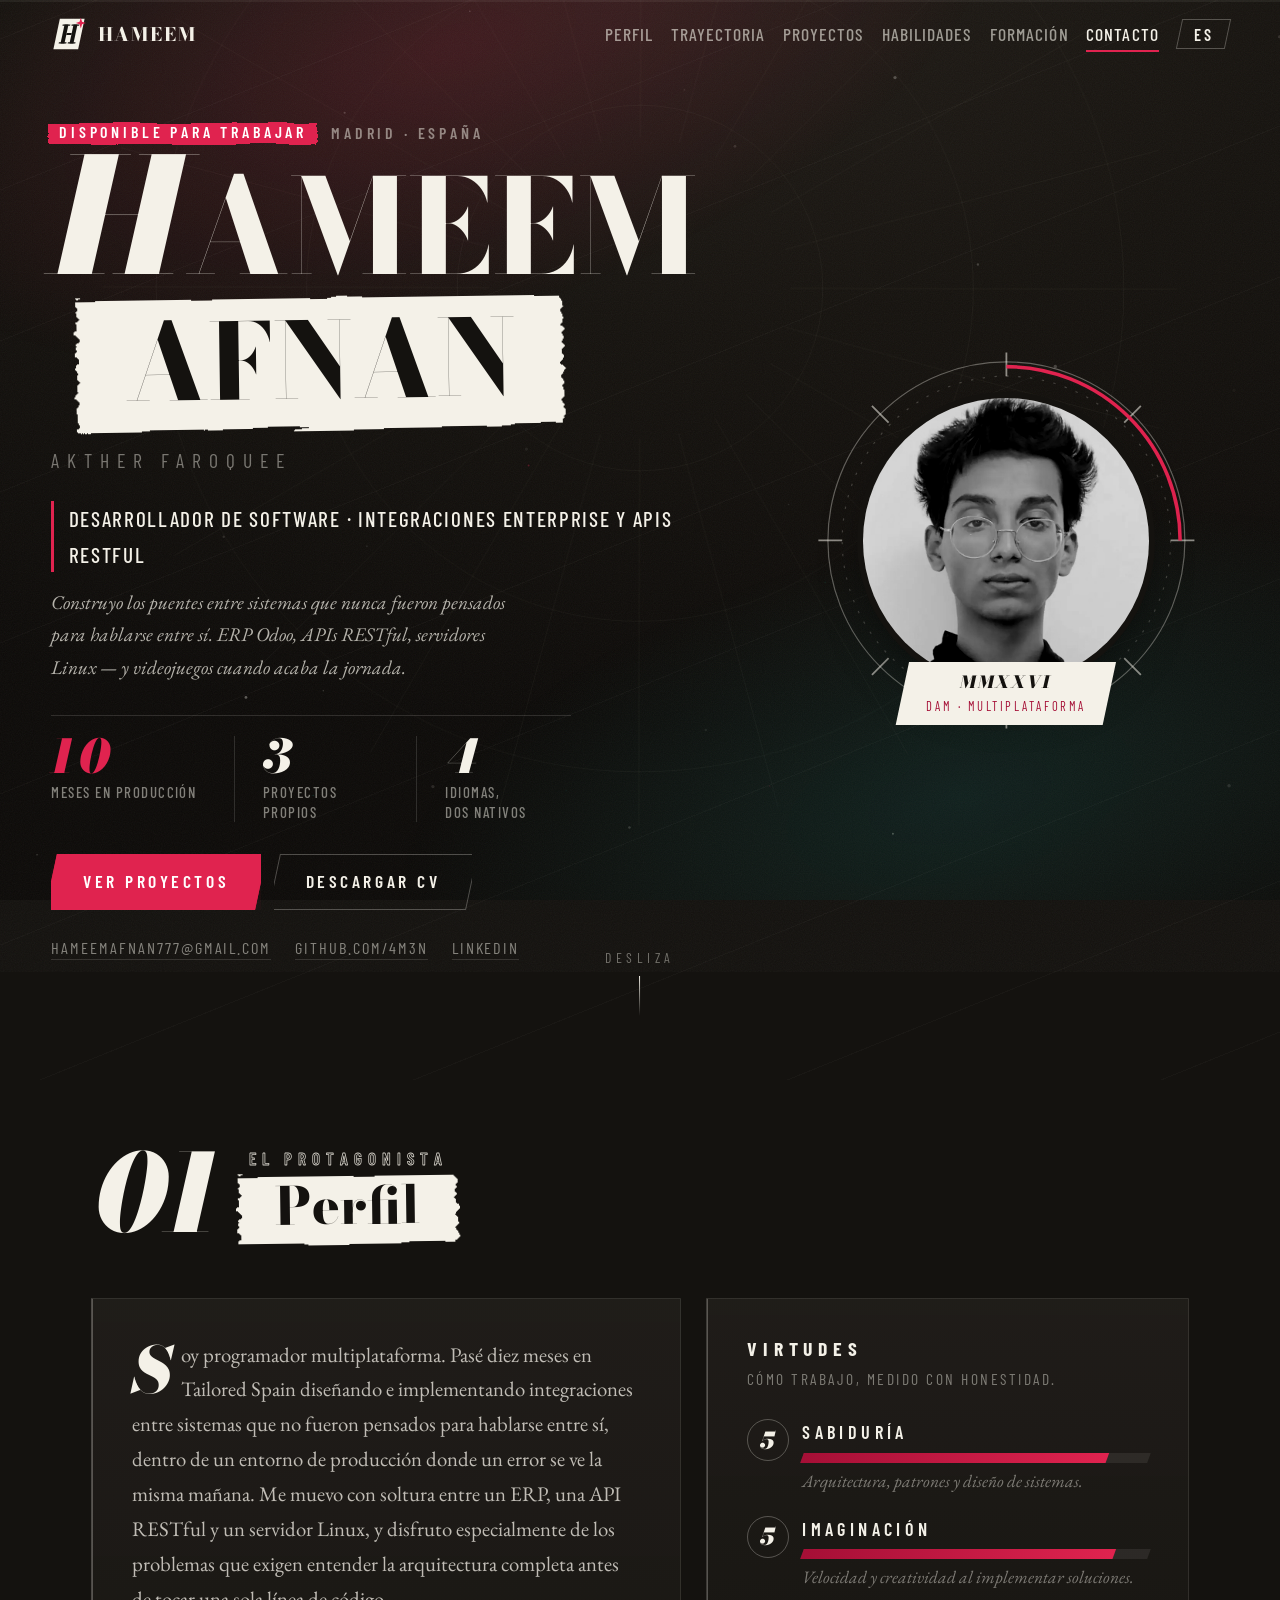
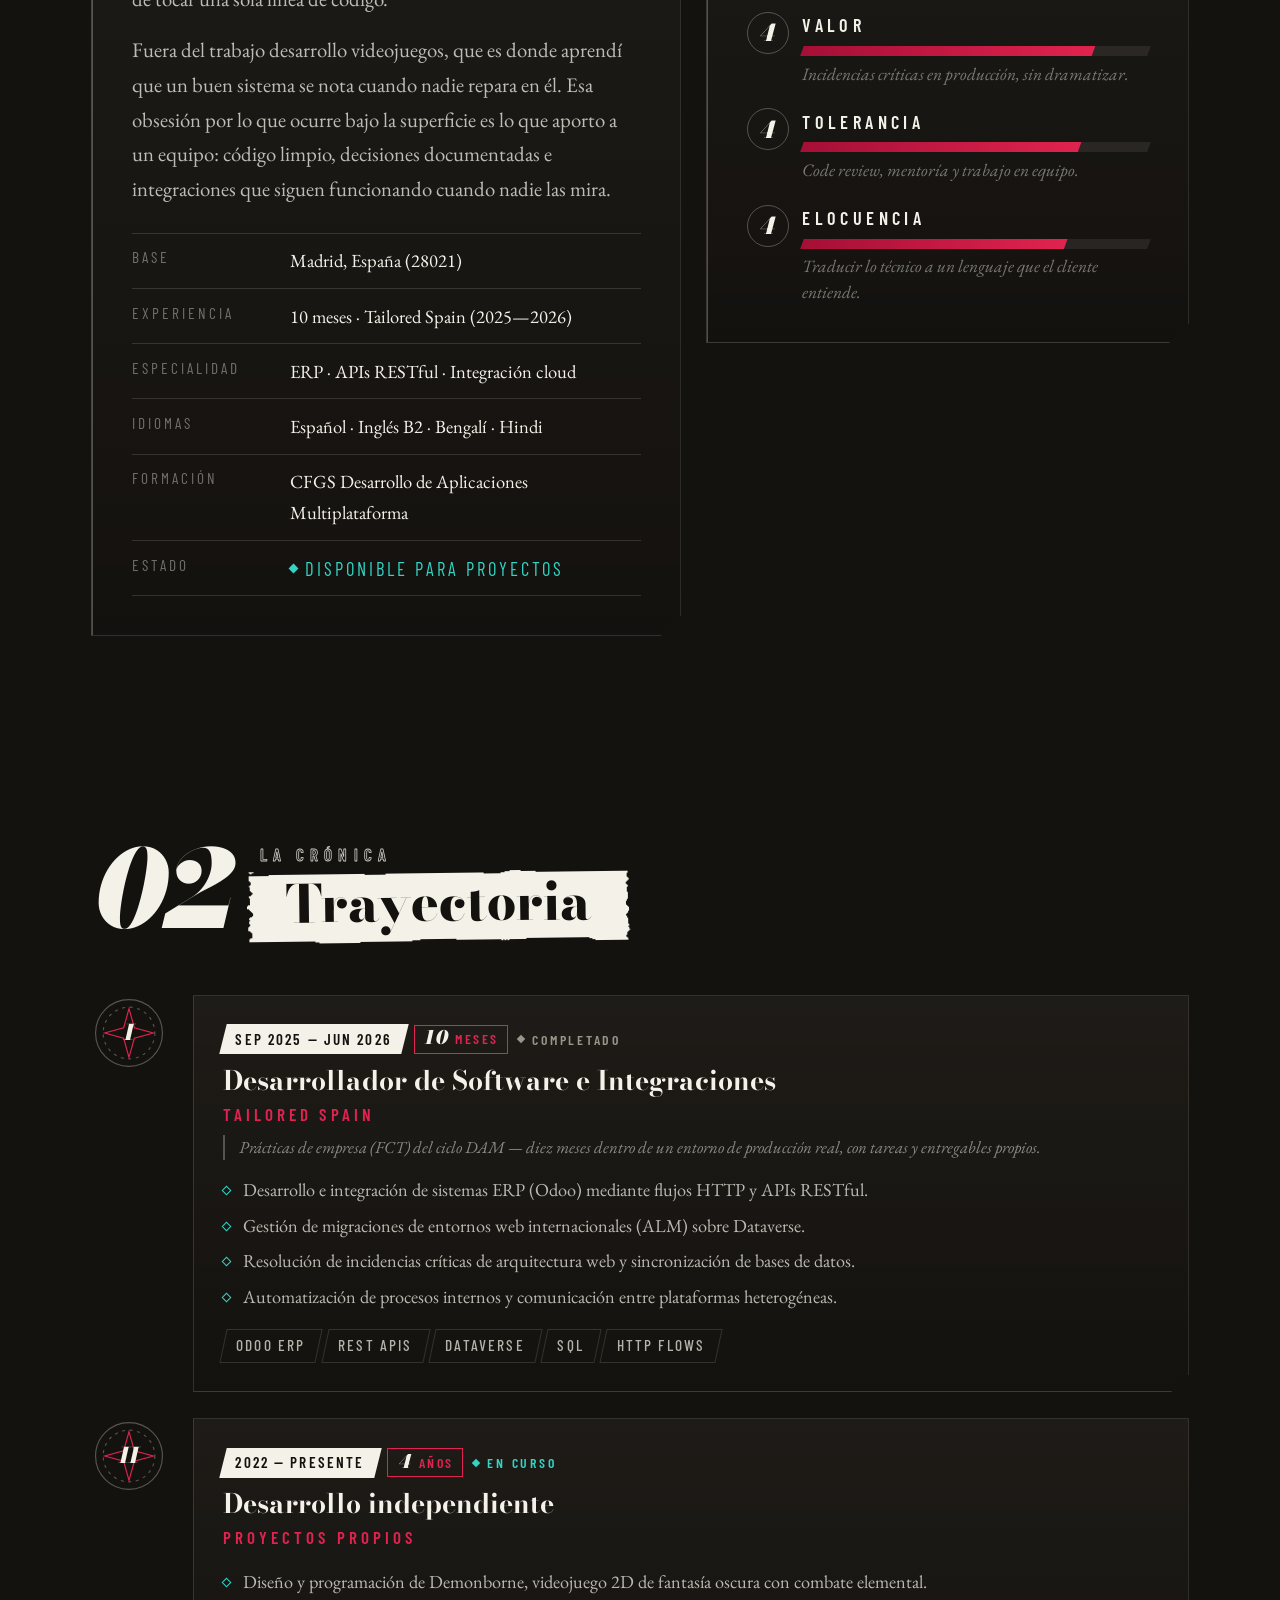
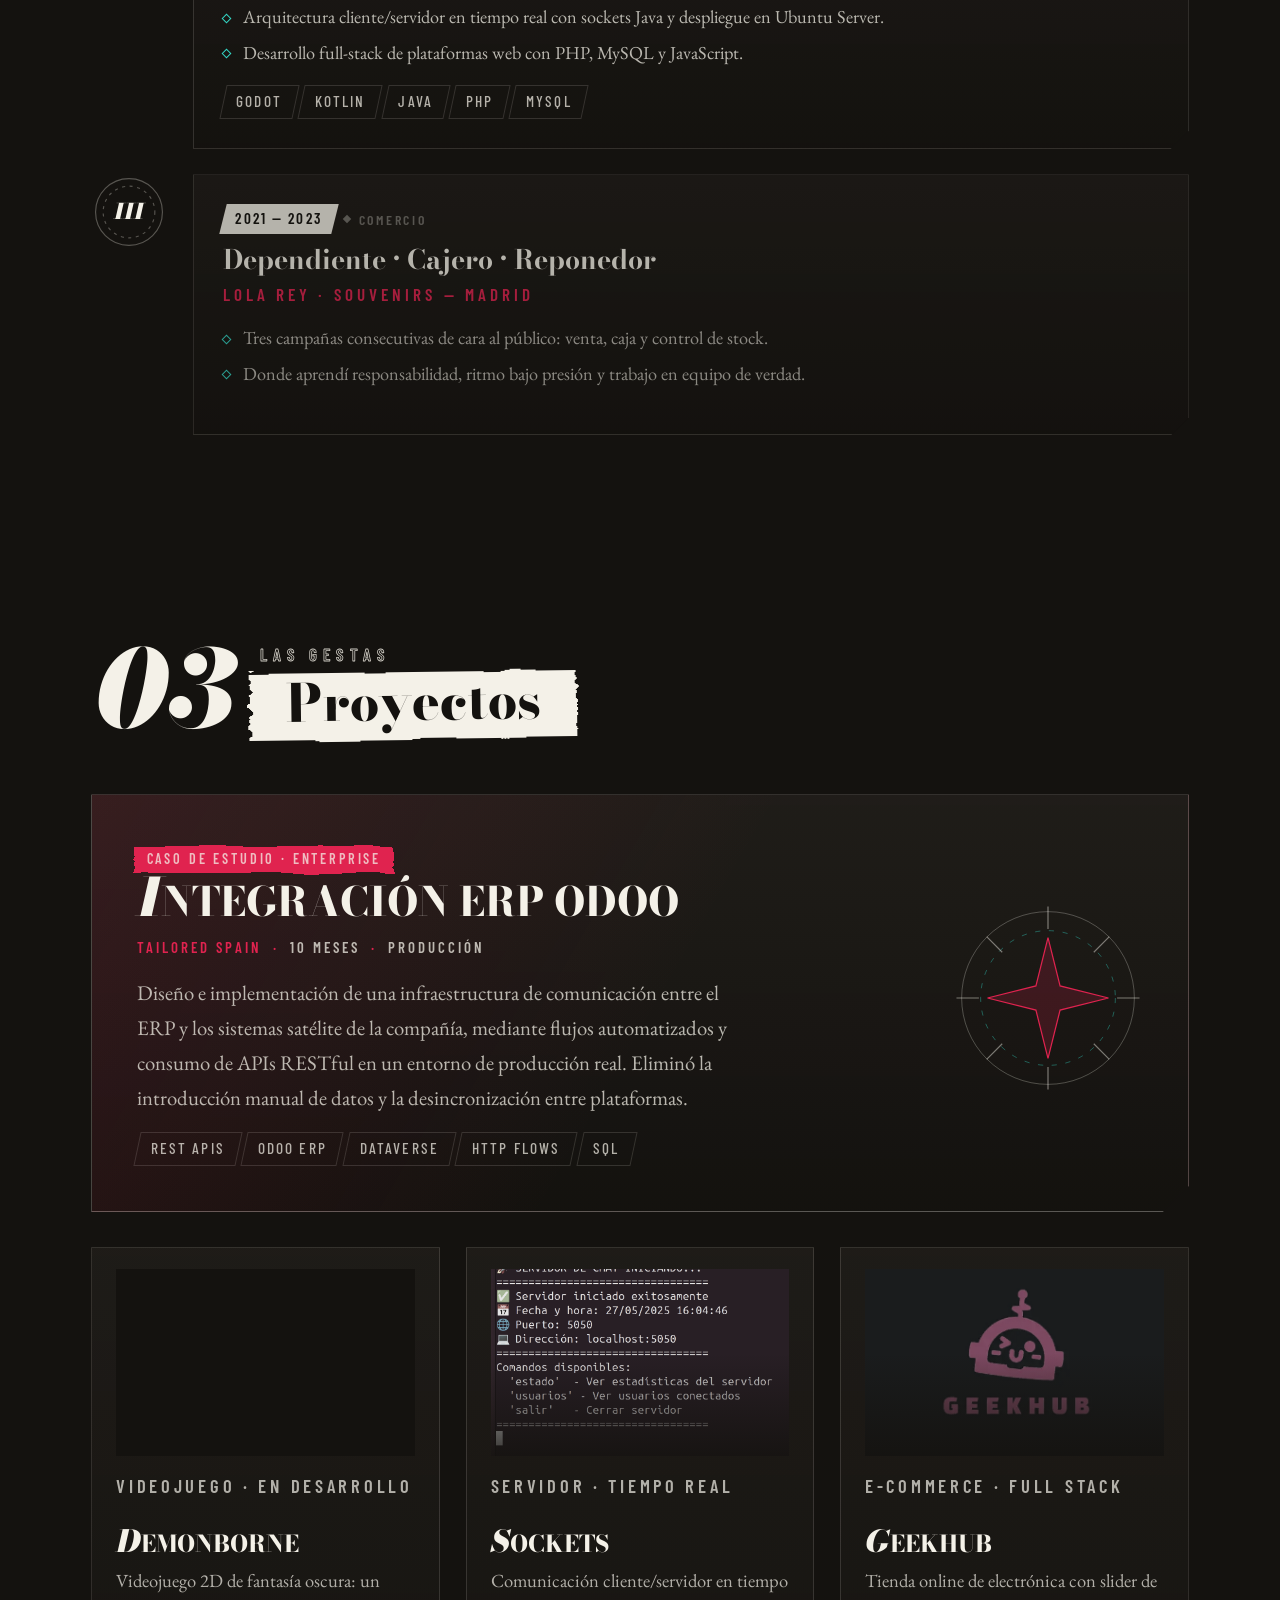
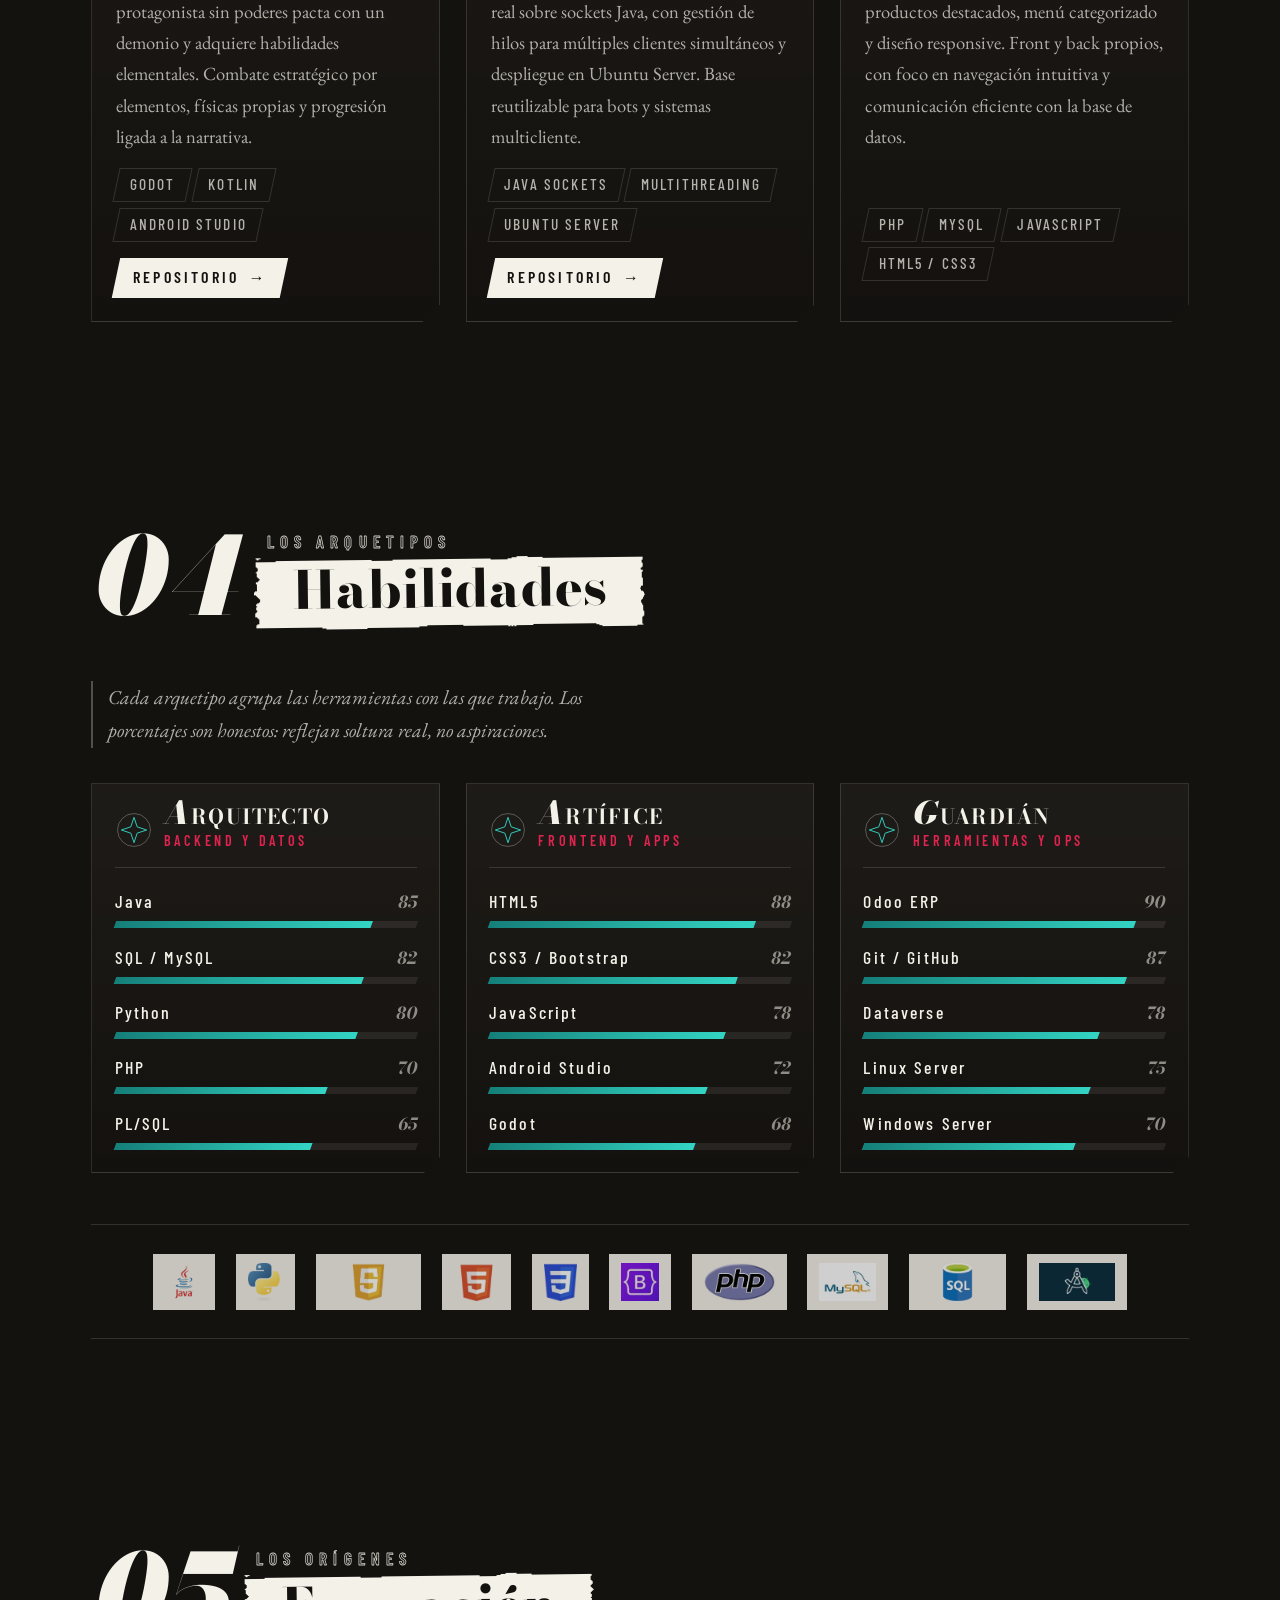
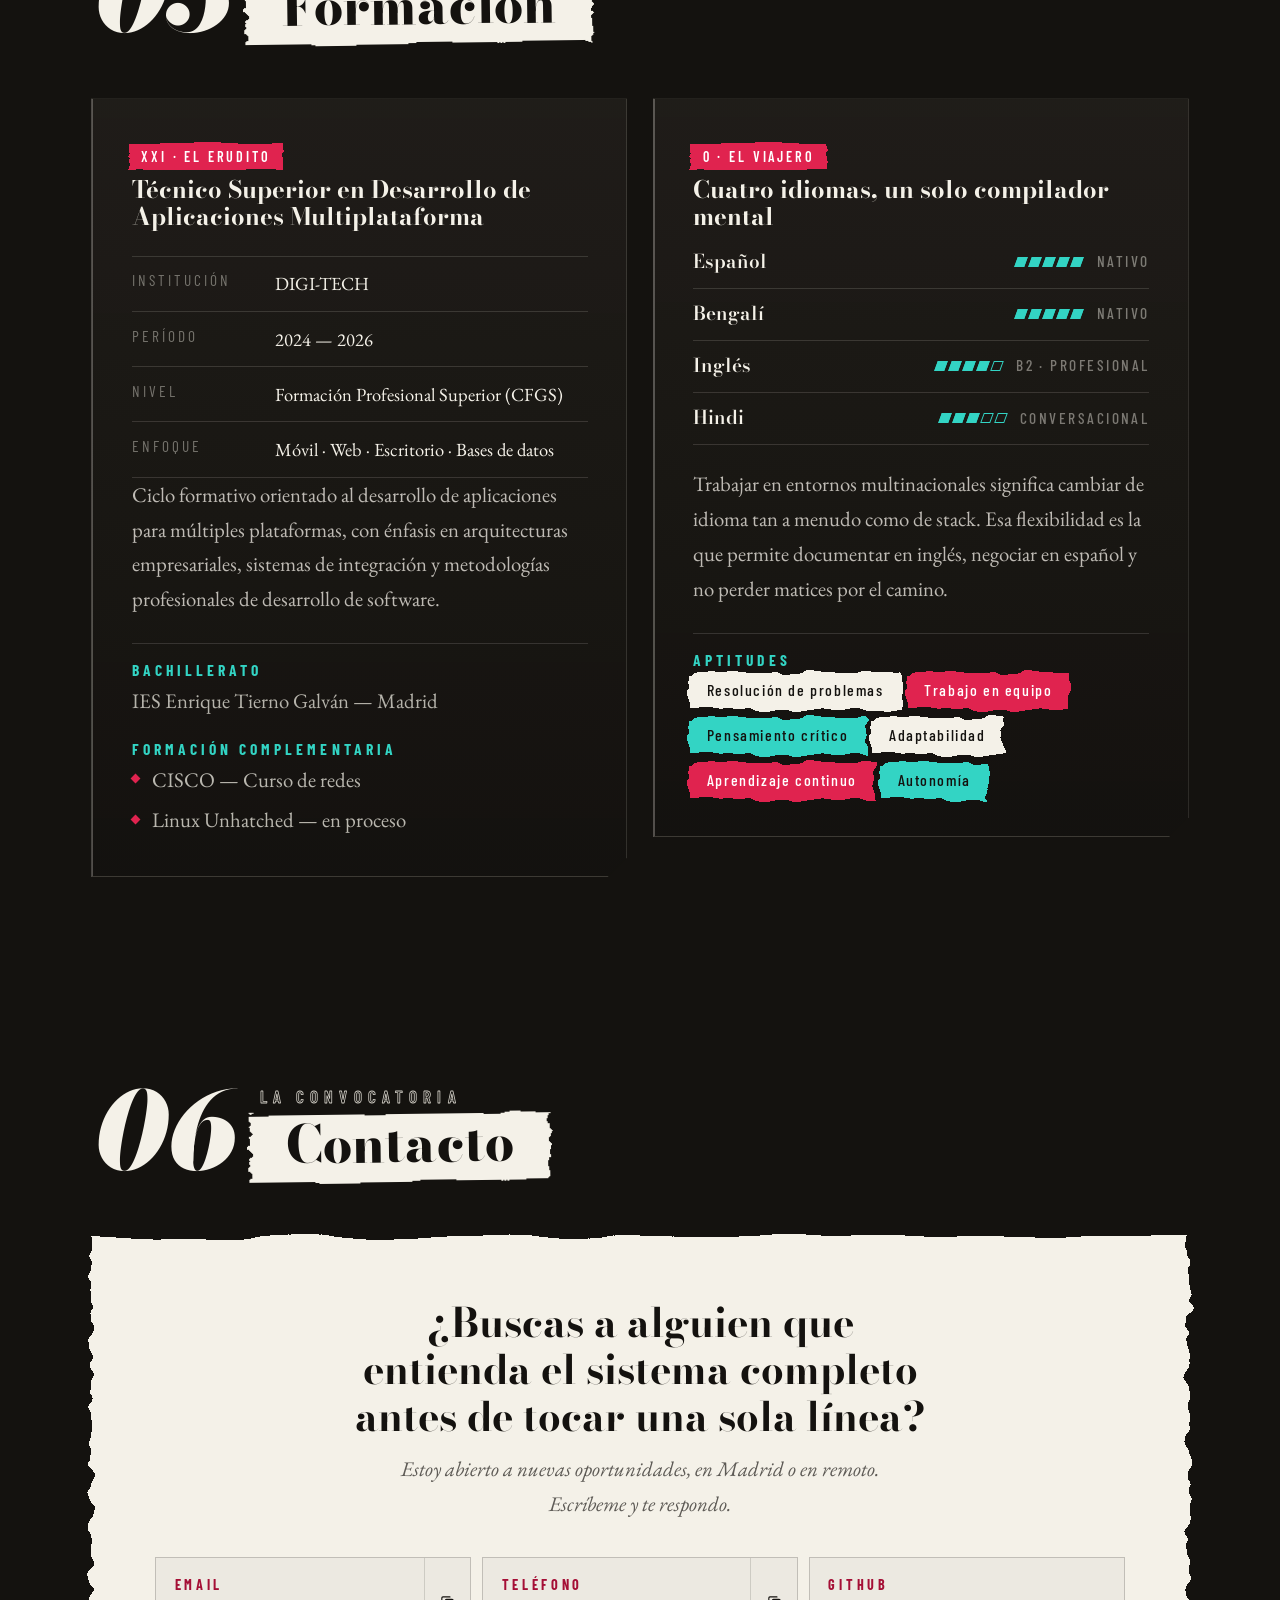
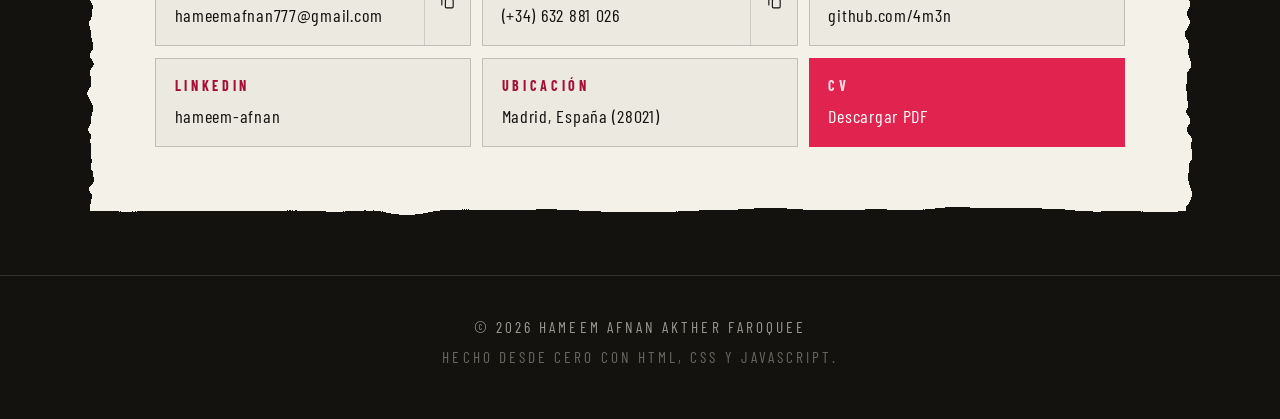
==== index.html @ b34592e4 "mejorando el CV" ====
<!DOCTYPE html>
<html lang="es" data-lang="es">

<head>
  <meta charset="UTF-8">
  <meta name="viewport" content="width=device-width, initial-scale=1.0, viewport-fit=cover">
  <meta name="description" content="Hameem Afnan Akther Faroquee — Desarrollador de Software en Madrid. 10 meses integrando ERP Odoo, APIs RESTful y bases de datos en producción (Tailored Spain). Portfolio, proyectos y CV.">
  <meta name="author" content="Hameem Afnan Akther Faroquee">
  <meta name="keywords" content="desarrollador software, Madrid, Odoo, ERP, API REST, Java, Python, MySQL, DAM, portfolio">
  <meta name="theme-color" content="#14120f">

  <meta property="og:type" content="website">
  <meta property="og:title" content="Hameem Afnan — Desarrollador de Software">
  <meta property="og:locale" content="es_ES">
  <meta property="og:description" content="10 meses integrando ERP Odoo y APIs RESTful en producción. Desarrollo multiplataforma. Madrid, España.">
  <meta property="og:image" content="https://4m3n.github.io/Portfolio/imagenes/og.png">
  <meta property="og:image:width" content="1200">
  <meta property="og:image:height" content="630">
  <meta property="og:image:alt" content="Hameem Afnan — Desarrollador de Software, Madrid">
  <meta property="og:site_name" content="Hameem Afnan">
  <meta name="twitter:image" content="https://4m3n.github.io/Portfolio/imagenes/og.png">
  <meta property="og:url" content="https://4m3n.github.io/Portfolio/">
  <meta name="twitter:card" content="summary_large_image">
  <meta name="robots" content="index, follow">
  <link rel="canonical" href="https://4m3n.github.io/Portfolio/">

  <title>Hameem Afnan — Desarrollador de Software · Madrid</title>

  <!-- Datos estructurados: permite que Google muestre el panel de persona
       y que LinkedIn / buscadores entiendan el puesto sin leer el maquetado. -->
  <script type="application/ld+json">
  {
    "@context": "https://schema.org",
    "@type": "Person",
    "name": "Hameem Afnan Akther Faroquee",
    "givenName": "Hameem Afnan",
    "familyName": "Akther Faroquee",
    "jobTitle": "Desarrollador de Software e Integraciones",
    "url": "https://4m3n.github.io/Portfolio/",
    "image": "https://4m3n.github.io/Portfolio/imagenes/mi-cara.webp",
    "email": "mailto:hameemafnan777@gmail.com",
    "telephone": "+34632881026",
    "address": {
      "@type": "PostalAddress",
      "addressLocality": "Madrid",
      "postalCode": "28021",
      "addressCountry": "ES"
    },
    "sameAs": [
      "https://github.com/4m3n",
      "https://www.linkedin.com/in/hameem-afnan"
    ],
    "knowsLanguage": [
      { "@type": "Language", "name": "Spanish" },
      { "@type": "Language", "name": "Bengali" },
      { "@type": "Language", "name": "English" },
      { "@type": "Language", "name": "Hindi" }
    ],
    "knowsAbout": [
      "Odoo ERP", "RESTful API", "Microsoft Dataverse", "Java", "Python",
      "PHP", "MySQL", "SQL", "JavaScript", "Linux Server", "Godot Engine",
      "Android Studio", "Kotlin"
    ],
    "alumniOf": {
      "@type": "EducationalOrganization",
      "name": "DIGITECH",
      "address": { "@type": "PostalAddress", "addressLocality": "Madrid", "addressCountry": "ES" }
    },
    "hasCredential": {
      "@type": "EducationalOccupationalCredential",
      "name": "Técnico Superior en Desarrollo de Aplicaciones Multiplataforma",
      "credentialCategory": "CFGS"
    },
    "hasOccupation": {
      "@type": "Occupation",
      "name": "Desarrollador de Software e Integraciones",
      "occupationLocation": { "@type": "City", "name": "Madrid" },
      "skills": "Odoo ERP, APIs RESTful, Dataverse, SQL, flujos HTTP"
    }
  }
  </script>

  <link rel="icon" href="./imagenes/marca.svg" type="image/svg+xml">
  <link rel="icon" href="./imagenes/icono-32.png" sizes="32x32" type="image/png">
  <link rel="apple-touch-icon" href="./imagenes/icono-180.png">
  <link rel="preconnect" href="https://fonts.googleapis.com">
  <link rel="preconnect" href="https://fonts.gstatic.com" crossorigin>
  <link href="https://fonts.googleapis.com/css2?family=Bodoni+Moda:ital,opsz,wght@0,6..96,400..900;1,6..96,400..900&family=EB+Garamond:ital,wght@0,400..600;1,400..600&family=Barlow+Condensed:wght@400..700&display=swap" rel="stylesheet">
  <link rel="stylesheet" href="MiPagina.css">

  <!-- Marca de que hay JavaScript. Va aquí, antes del primer pintado, para que
       el contenido nunca parpadee: sin script todo se ve, con script se anima. -->
  <script>document.documentElement.classList.add('js');</script>
</head>

<body>

  <!-- ============================================================
       FILTROS SVG — bordes rasgados y manchas de tinta
       ============================================================ -->
  <svg class="svg-defs" aria-hidden="true" focusable="false" width="0" height="0">
    <defs>
      <filter id="fx-torn" x="-6%" y="-40%" width="112%" height="180%" color-interpolation-filters="sRGB">
        <feTurbulence type="fractalNoise" baseFrequency="0.012 0.14" numOctaves="2" seed="11" result="n" />
        <feDisplacementMap in="SourceGraphic" in2="n" scale="11" xChannelSelector="R" yChannelSelector="G" />
      </filter>
      <filter id="fx-torn-sm" x="-8%" y="-50%" width="116%" height="200%" color-interpolation-filters="sRGB">
        <feTurbulence type="fractalNoise" baseFrequency="0.02 0.2" numOctaves="2" seed="5" result="n" />
        <feDisplacementMap in="SourceGraphic" in2="n" scale="6" xChannelSelector="R" yChannelSelector="G" />
      </filter>
      <filter id="fx-torn-big" x="-4%" y="-8%" width="108%" height="116%" color-interpolation-filters="sRGB">
        <feTurbulence type="fractalNoise" baseFrequency="0.008 0.06" numOctaves="2" seed="3" result="n" />
        <feDisplacementMap in="SourceGraphic" in2="n" scale="16" xChannelSelector="R" yChannelSelector="G" />
      </filter>
      <filter id="fx-splat" x="-14%" y="-30%" width="128%" height="160%" color-interpolation-filters="sRGB">
        <feTurbulence type="fractalNoise" baseFrequency="0.035 0.07" numOctaves="2" seed="17" result="n" />
        <feDisplacementMap in="SourceGraphic" in2="n" scale="13" xChannelSelector="R" yChannelSelector="G" />
      </filter>
    </defs>
  </svg>

  <!-- ============================================================
       AMBIENTE
       ============================================================ -->
  <canvas id="bg-canvas" aria-hidden="true"></canvas>
  <div class="fx-strokes" aria-hidden="true">
    <span class="stroke stroke--rose"></span>
    <span class="stroke stroke--aqua"></span>
  </div>
  <div class="fx-grain" aria-hidden="true"></div>
  <div class="fx-lines" aria-hidden="true"></div>

  <div class="progress" aria-hidden="true"><span id="progressBar"></span></div>

  <!-- ============================================================
       INTRO
       ============================================================ -->
  <div id="gate" class="gate" aria-hidden="true">
    <div class="gate__mark">
      <svg viewBox="0 0 200 200" width="180" height="180">
        <circle class="r-out" cx="100" cy="100" r="86" />
        <circle class="r-mid" cx="100" cy="100" r="70" />
        <g class="r-ticks">
          <path d="M100 6 V26 M100 174 V194 M6 100 H26 M174 100 H194" />
          <path d="M33 33 L47 47 M167 33 L153 47 M33 167 L47 153 M167 167 L153 153" />
        </g>
      </svg>
      <span class="gate__letter">H</span>
    </div>
  </div>

  <a class="skip" href="#perfil">Ir al contenido</a>

  <!-- Velo del menú móvil: oscurece y, sobre todo, permite cerrar
       tocando fuera, que es lo que la gente intenta por instinto. -->
  <div class="scrim" id="scrim" aria-hidden="true"></div>

  <!-- ============================================================
       BARRA SUPERIOR
       ============================================================ -->
  <header class="topbar" id="topbar">
    <a class="brand" href="#inicio" aria-label="Inicio">
      <span class="brand__mark" aria-hidden="true">
          <svg viewBox="0 0 64 64">
            <polygon class="m-slab" points="15.74,5 59.74,5 48.26,59 4.26,59" />
            <g class="m-h" transform="matrix(1 0 -0.2126 1 6.803 0)">
              <rect x="20.5" y="15" width="7" height="34" />
              <rect x="36.5" y="15" width="7" height="34" />
              <rect x="27.5" y="30.4" width="9" height="3.2" />
              <rect x="17.2" y="15" width="13.6" height="2.4" />
              <rect x="17.2" y="46.6" width="13.6" height="2.4" />
              <rect x="33.2" y="15" width="13.6" height="2.4" />
              <rect x="33.2" y="46.6" width="13.6" height="2.4" />
            </g>
            <path class="m-star" d="M53 3 L55.2 10.3 L62 12.5 L55.2 14.7 L53 22 L50.8 14.7 L44 12.5 L50.8 10.3 Z" />
          </svg>
        </span>
      <span class="brand__txt">
        <b>HAMEEM</b>
        <i data-en="SOFTWARE DEVELOPER">DESARROLLADOR</i>
      </span>
    </a>

    <nav class="nav" id="nav" aria-label="Secciones">
      <a href="#perfil"      class="nav__link"><b>01</b><span data-en="Profile">Perfil</span></a>
      <a href="#trayectoria" class="nav__link"><b>02</b><span data-en="Career">Trayectoria</span></a>
      <a href="#proyectos"   class="nav__link"><b>03</b><span data-en="Work">Proyectos</span></a>
      <a href="#habilidades" class="nav__link"><b>04</b><span data-en="Skills">Habilidades</span></a>
      <a href="#formacion"   class="nav__link"><b>05</b><span data-en="Education">Formación</span></a>
      <a href="#contacto"    class="nav__link"><b>06</b><span data-en="Contact">Contacto</span></a>
    </nav>

    <div class="topbar__side">
      <button id="langBtn" class="pill-btn" type="button" aria-label="Cambiar idioma / Switch language">
        <span id="langLabel">ES</span>
      </button>
      <button id="menuBtn" class="burger" type="button" aria-expanded="false" aria-controls="nav" aria-label="Abrir menú">
        <span></span><span></span><span></span>
      </button>
    </div>
  </header>

  <main>

    <!-- ==========================================================
         PORTADA
         ========================================================== -->
    <section id="inicio" class="hero">
      <div class="hero__inner">

        <div class="hero__text">
          <p class="hero__eyebrow reveal">
            <span class="stripe stripe--rose" data-en="AVAILABLE FOR WORK">DISPONIBLE PARA TRABAJAR</span>
            <span class="hero__place">MADRID · ESPAÑA</span>
          </p>

          <h1 class="hero__name reveal">
            <span class="hero__first"><em>H</em>AMEEM</span>
            <span class="hero__last"><span class="stripe stripe--paper">AFNAN</span></span>
          </h1>

          <p class="hero__surname reveal">Akther Faroquee</p>

          <p class="hero__role reveal" data-en="Software Developer · Enterprise integrations and RESTful APIs">
            Desarrollador de Software · Integraciones enterprise y APIs RESTful
          </p>

          <p class="hero__lede reveal" data-en="I build the bridges between systems that were never designed to talk to each other. Odoo ERP, RESTful APIs, Linux servers — and video games when the day is over.">
            Construyo los puentes entre sistemas que nunca fueron pensados para hablarse entre sí. ERP Odoo, APIs RESTful, servidores Linux — y videojuegos cuando acaba la jornada.
          </p>

          <ul class="hero__proof reveal">
            <li>
              <b>10</b>
              <span data-en="months in production">meses en producción</span>
            </li>
            <li>
              <b>3</b>
              <span data-en="own projects shipped">proyectos propios</span>
            </li>
            <li>
              <b>4</b>
              <span data-en="languages, two native">idiomas, dos nativos</span>
            </li>
          </ul>

          <div class="hero__cta reveal">
            <a class="btn btn--solid" href="#proyectos" data-en="VIEW PROJECTS">VER PROYECTOS</a>
            <a class="btn" href="./imagenes/cv-hameem-afnan.pdf" target="_blank" rel="noopener" data-en="DOWNLOAD CV">DESCARGAR CV</a>
          </div>

          <ul class="hero__links reveal">
            <li><a href="mailto:hameemafnan777@gmail.com">hameemafnan777@gmail.com</a></li>
            <li><a href="https://github.com/4m3n" target="_blank" rel="noopener">github.com/4m3n</a></li>
            <li><a href="https://www.linkedin.com/in/hameem-afnan" target="_blank" rel="noopener">linkedin</a></li>
          </ul>
        </div>

        <div class="hero__portrait reveal">
          <div class="portrait">
            <svg class="portrait__ring" viewBox="0 0 320 320" aria-hidden="true">
              <circle class="p-ring" cx="160" cy="160" r="150" />
              <circle class="p-ring p-ring--dash" cx="160" cy="160" r="138" />
              <g class="p-ticks">
                <path d="M160 2 V22 M160 298 V318 M2 160 H22 M298 160 H318" />
                <path d="M47 47 L61 61 M273 47 L259 61 M47 273 L61 259 M273 273 L259 259" />
              </g>
              <path class="p-arc" d="M160 14 A146 146 0 0 1 306 160" />
            </svg>
            <div class="portrait__photo">
              <img src="./imagenes/mi-cara.webp" alt="Retrato de Hameem Afnan Akther Faroquee" width="742" height="932" decoding="async" fetchpriority="high">
            </div>
            <span class="portrait__tag">
              <b>MMXXVI</b>
              <i data-en="MULTI-PLATFORM DEV">DAM · MULTIPLATAFORMA</i>
            </span>
          </div>
        </div>

      </div>

      <a class="scroll-cue" href="#perfil" aria-label="Bajar">
        <span data-en="SCROLL">DESLIZA</span><i aria-hidden="true"></i>
      </a>
    </section>

    <!-- ==========================================================
         01 · PERFIL
         ========================================================== -->
    <section id="perfil" class="section">
      <header class="sec-head reveal">
        <span class="sec-head__flavor" data-en="THE PROTAGONIST">EL PROTAGONISTA</span>
        <span class="sec-head__num" aria-hidden="true">01</span>
        <h2 class="sec-head__title"><span class="stripe stripe--paper" data-en="Profile">Perfil</span></h2>
      </header>

      <div class="profile-grid">
        <article class="slab reveal">
          <p class="drop" data-en="I am a multi-platform developer. I spent ten months at Tailored Spain designing and implementing integrations between systems that were never meant to talk to each other, inside a production environment where a mistake is visible the same morning. I move comfortably between an ERP, a RESTful API and a Linux server, and I especially enjoy the problems that demand understanding the whole architecture before touching a single line of code.">
            Soy programador multiplataforma. Pasé diez meses en Tailored Spain diseñando e implementando integraciones entre sistemas que no fueron pensados para hablarse entre sí, dentro de un entorno de producción donde un error se ve la misma mañana. Me muevo con soltura entre un ERP, una API RESTful y un servidor Linux, y disfruto especialmente de los problemas que exigen entender la arquitectura completa antes de tocar una sola línea de código.
          </p>
          <p data-en="Outside work I develop video games, which is where I learned that a good system is one nobody notices. That obsession with what happens under the surface is what I bring to a team: clean code, documented decisions and integrations that keep running when nobody is watching.">
            Fuera del trabajo desarrollo videojuegos, que es donde aprendí que un buen sistema se nota cuando nadie repara en él. Esa obsesión por lo que ocurre bajo la superficie es lo que aporto a un equipo: código limpio, decisiones documentadas e integraciones que siguen funcionando cuando nadie las mira.
          </p>

          <dl class="facts">
            <div><dt data-en="BASE">BASE</dt><dd data-en="Madrid, Spain (28021)">Madrid, España (28021)</dd></div>
            <div><dt data-en="EXPERIENCE">EXPERIENCIA</dt><dd data-en="10 months · Tailored Spain (2025—2026)">10 meses · Tailored Spain (2025—2026)</dd></div>
            <div><dt data-en="SPECIALTY">ESPECIALIDAD</dt><dd data-en="ERP · RESTful APIs · Cloud integration">ERP · APIs RESTful · Integración cloud</dd></div>
            <div><dt data-en="LANGUAGES">IDIOMAS</dt><dd data-en="Spanish · English B2 · Bengali · Hindi">Español · Inglés B2 · Bengalí · Hindi</dd></div>
            <div><dt data-en="EDUCATION">FORMACIÓN</dt><dd data-en="Higher Degree — Multi-Platform App Development">CFGS Desarrollo de Aplicaciones Multiplataforma</dd></div>
            <div class="facts__hot"><dt data-en="STATUS">ESTADO</dt><dd><span class="dot" aria-hidden="true"></span><span data-en="AVAILABLE FOR HIRE">DISPONIBLE PARA PROYECTOS</span></dd></div>
          </dl>
        </article>

        <article class="slab slab--stats reveal">
          <h3 class="slab__title"><span data-en="ROYAL VIRTUES">VIRTUDES</span></h3>
          <p class="slab__sub" data-en="How I work, measured honestly.">Cómo trabajo, medido con honestidad.</p>

          <ul class="virtues">
            <li class="virtue" data-pct="88" style="--pct:0.88">
              <span class="virtue__rank" aria-hidden="true">5</span>
              <span class="virtue__name" data-en="WISDOM">SABIDURÍA</span>
              <span class="virtue__track"><i></i></span>
              <span class="virtue__hint" data-en="Architecture, patterns and system design.">Arquitectura, patrones y diseño de sistemas.</span>
            </li>
            <li class="virtue" data-pct="90" style="--pct:0.9">
              <span class="virtue__rank" aria-hidden="true">5</span>
              <span class="virtue__name" data-en="IMAGINATION">IMAGINACIÓN</span>
              <span class="virtue__track"><i></i></span>
              <span class="virtue__hint" data-en="Speed and creativity when implementing solutions.">Velocidad y creatividad al implementar soluciones.</span>
            </li>
            <li class="virtue" data-pct="84" style="--pct:0.84">
              <span class="virtue__rank" aria-hidden="true">4</span>
              <span class="virtue__name" data-en="COURAGE">VALOR</span>
              <span class="virtue__track"><i></i></span>
              <span class="virtue__hint" data-en="Critical production incidents, handled calmly.">Incidencias críticas en producción, sin dramatizar.</span>
            </li>
            <li class="virtue" data-pct="80" style="--pct:0.8">
              <span class="virtue__rank" aria-hidden="true">4</span>
              <span class="virtue__name" data-en="TOLERANCE">TOLERANCIA</span>
              <span class="virtue__track"><i></i></span>
              <span class="virtue__hint" data-en="Code review, mentoring and teamwork.">Code review, mentoría y trabajo en equipo.</span>
            </li>
            <li class="virtue" data-pct="76" style="--pct:0.76">
              <span class="virtue__rank" aria-hidden="true">4</span>
              <span class="virtue__name" data-en="ELOQUENCE">ELOCUENCIA</span>
              <span class="virtue__track"><i></i></span>
              <span class="virtue__hint" data-en="Translating the technical into language clients understand.">Traducir lo técnico a un lenguaje que el cliente entiende.</span>
            </li>
          </ul>
        </article>
      </div>
    </section>

    <!-- ==========================================================
         02 · TRAYECTORIA
         ========================================================== -->
    <section id="trayectoria" class="section">
      <header class="sec-head reveal">
        <span class="sec-head__flavor" data-en="THE CHRONICLE">LA CRÓNICA</span>
        <span class="sec-head__num" aria-hidden="true">02</span>
        <h2 class="sec-head__title"><span class="stripe stripe--paper" data-en="Career">Trayectoria</span></h2>
      </header>

      <ol class="log">
        <li class="entry reveal">
          <div class="entry__emblem" aria-hidden="true">
            <svg viewBox="0 0 100 100">
              <circle class="e-ring" cx="50" cy="50" r="44" />
              <circle class="e-ring e-ring--in" cx="50" cy="50" r="34" />
              <path class="e-star" d="M50 18 L57 43 L82 50 L57 57 L50 82 L43 57 L18 50 L43 43 Z" />
            </svg>
            <b>I</b>
          </div>
          <div class="entry__body">
            <p class="entry__when">
              <span class="skewpill">SEP 2025 — JUN 2026</span>
              <span class="dur"><b>10</b> <span data-en="MONTHS">MESES</span></span>
              <span class="live live--done" data-en="COMPLETED">COMPLETADO</span>
            </p>
            <h3 class="entry__role" data-en="Software &amp; Integrations Developer">Desarrollador de Software e Integraciones</h3>
            <p class="entry__org">TAILORED SPAIN</p>
            <p class="entry__kind" data-en="On-the-job training (FCT) for the Multi-Platform App Development degree — ten months inside a real production environment, with my own tickets and deliverables.">
              Prácticas de empresa (FCT) del ciclo DAM — diez meses dentro de un entorno de producción real, con tareas y entregables propios.
            </p>
            <ul class="entry__tasks">
              <li data-en="Development and integration of ERP systems (Odoo) through HTTP flows and RESTful APIs.">Desarrollo e integración de sistemas ERP (Odoo) mediante flujos HTTP y APIs RESTful.</li>
              <li data-en="Management of international web environment migrations (ALM) on Dataverse.">Gestión de migraciones de entornos web internacionales (ALM) sobre Dataverse.</li>
              <li data-en="Resolution of critical web architecture incidents and database synchronisation.">Resolución de incidencias críticas de arquitectura web y sincronización de bases de datos.</li>
              <li data-en="Automation of internal processes and communication between heterogeneous platforms.">Automatización de procesos internos y comunicación entre plataformas heterogéneas.</li>
            </ul>
            <div class="chips"><span>Odoo ERP</span><span>REST APIs</span><span>Dataverse</span><span>SQL</span><span>HTTP Flows</span></div>
          </div>
        </li>

        <li class="entry reveal">
          <div class="entry__emblem" aria-hidden="true">
            <svg viewBox="0 0 100 100">
              <circle class="e-ring" cx="50" cy="50" r="44" />
              <circle class="e-ring e-ring--in" cx="50" cy="50" r="34" />
              <path class="e-star" d="M50 18 L57 43 L82 50 L57 57 L50 82 L43 57 L18 50 L43 43 Z" />
            </svg>
            <b>II</b>
          </div>
          <div class="entry__body">
            <p class="entry__when">
              <span class="skewpill">2022 — <span data-en="PRESENT">PRESENTE</span></span>
              <span class="dur"><b>4</b> <span data-en="YEARS">AÑOS</span></span>
              <span class="live" data-en="ONGOING">EN CURSO</span>
            </p>
            <h3 class="entry__role" data-en="Independent development">Desarrollo independiente</h3>
            <p class="entry__org" data-en="PERSONAL PROJECTS">PROYECTOS PROPIOS</p>
            <ul class="entry__tasks">
              <li data-en="Design and programming of Demonborne, a 2D dark-fantasy game with elemental combat.">Diseño y programación de Demonborne, videojuego 2D de fantasía oscura con combate elemental.</li>
              <li data-en="Real-time client/server architecture with Java sockets, deployed on Ubuntu Server.">Arquitectura cliente/servidor en tiempo real con sockets Java y despliegue en Ubuntu Server.</li>
              <li data-en="Full-stack web platform development with PHP, MySQL and JavaScript.">Desarrollo full-stack de plataformas web con PHP, MySQL y JavaScript.</li>
            </ul>
            <div class="chips"><span>Godot</span><span>Kotlin</span><span>Java</span><span>PHP</span><span>MySQL</span></div>
          </div>
        </li>

        <li class="entry entry--quiet reveal">
          <div class="entry__emblem" aria-hidden="true">
            <svg viewBox="0 0 100 100">
              <circle class="e-ring" cx="50" cy="50" r="44" />
              <circle class="e-ring e-ring--in" cx="50" cy="50" r="34" />
            </svg>
            <b>III</b>
          </div>
          <div class="entry__body">
            <p class="entry__when"><span class="skewpill">2021 — 2023</span> <span class="live live--off" data-en="RETAIL">COMERCIO</span></p>
            <h3 class="entry__role" data-en="Sales assistant · Cashier · Stock replenishment">Dependiente · Cajero · Reponedor</h3>
            <p class="entry__org">LOLA REY · SOUVENIRS — MADRID</p>
            <ul class="entry__tasks">
              <li data-en="Three consecutive seasons of customer-facing work: sales, cash handling and stock control.">Tres campañas consecutivas de cara al público: venta, caja y control de stock.</li>
              <li data-en="Where I learned responsibility, pace under pressure and real teamwork.">Donde aprendí responsabilidad, ritmo bajo presión y trabajo en equipo de verdad.</li>
            </ul>
          </div>
        </li>
      </ol>
    </section>

    <!-- ==========================================================
         03 · PROYECTOS
         ========================================================== -->
    <section id="proyectos" class="section">
      <header class="sec-head reveal">
        <span class="sec-head__flavor" data-en="THE DEEDS">LAS GESTAS</span>
        <span class="sec-head__num" aria-hidden="true">03</span>
        <h2 class="sec-head__title"><span class="stripe stripe--paper" data-en="Projects">Proyectos</span></h2>
      </header>

      <article class="feature reveal">
        <div class="feature__body">
          <p class="kicker kicker--rose" data-en="CASE STUDY · ENTERPRISE">CASO DE ESTUDIO · ENTERPRISE</p>
          <h3 class="feature__title"><em>I</em><span data-en="NTEGRATION — ODOO ERP">NTEGRACIÓN ERP ODOO</span></h3>
          <p class="feature__meta">
            <span>TAILORED SPAIN</span>
            <span data-en="10 MONTHS">10 MESES</span>
            <span data-en="PRODUCTION">PRODUCCIÓN</span>
          </p>
          <p data-en="Design and implementation of a communication infrastructure between the ERP and the company's satellite systems, through automated flows and RESTful API consumption in a real production environment. It removed manual data entry and the desynchronisation between platforms.">
            Diseño e implementación de una infraestructura de comunicación entre el ERP y los sistemas satélite de la compañía, mediante flujos automatizados y consumo de APIs RESTful en un entorno de producción real. Eliminó la introducción manual de datos y la desincronización entre plataformas.
          </p>
          <div class="chips"><span>REST APIs</span><span>Odoo ERP</span><span>Dataverse</span><span>HTTP Flows</span><span>SQL</span></div>
        </div>
        <div class="feature__mark" aria-hidden="true">
          <svg viewBox="0 0 220 220">
            <circle class="f-ring" cx="110" cy="110" r="100" />
            <circle class="f-ring f-ring--in" cx="110" cy="110" r="78" />
            <g class="f-ticks">
              <path d="M110 4 V30 M110 190 V216 M4 110 H30 M190 110 H216" />
              <path d="M39 39 L57 57 M181 39 L163 57 M39 181 L57 163 M181 181 L163 163" />
            </g>
            <path class="f-star" d="M110 40 L124 96 L180 110 L124 124 L110 180 L96 124 L40 110 L96 96 Z" />
          </svg>
        </div>
      </article>

      <div class="cards">
        <article class="card reveal">
          <div class="card__shot">
            <img src="./imagenes/DEMONBORNE.webp" alt="Demonborne, videojuego 2D de fantasía oscura" loading="lazy" decoding="async" width="1022" height="661">
          </div>
          <p class="kicker" data-en="INDIE GAME · IN DEV">VIDEOJUEGO · EN DESARROLLO</p>
          <h3 class="card__title"><em>D</em>EMONBORNE</h3>
          <p data-en="A 2D dark-fantasy game: a powerless protagonist makes a pact with a demon and gains elemental abilities. Element-based strategic combat, custom physics and progression tied to the narrative.">
            Videojuego 2D de fantasía oscura: un protagonista sin poderes pacta con un demonio y adquiere habilidades elementales. Combate estratégico por elementos, físicas propias y progresión ligada a la narrativa.
          </p>
          <div class="chips"><span>Godot</span><span>Kotlin</span><span>Android Studio</span></div>
          <a class="act" href="https://github.com/4m3n/DemonBorne.git" target="_blank" rel="noopener"><span data-en="REPOSITORY">REPOSITORIO</span><i aria-hidden="true">→</i></a>
        </article>

        <article class="card reveal">
          <div class="card__shot">
            <img src="./imagenes/Chat%20Sockets.png" alt="Arquitectura de sockets en Java" loading="lazy" decoding="async" width="463" height="362">
          </div>
          <p class="kicker" data-en="SERVER · REAL TIME">SERVIDOR · TIEMPO REAL</p>
          <h3 class="card__title"><em>S</em>OCKETS</h3>
          <p data-en="Real-time client/server communication over Java sockets, with thread management for multiple simultaneous clients and deployment on Ubuntu Server. A reusable base for bots and multi-client systems.">
            Comunicación cliente/servidor en tiempo real sobre sockets Java, con gestión de hilos para múltiples clientes simultáneos y despliegue en Ubuntu Server. Base reutilizable para bots y sistemas multicliente.
          </p>
          <div class="chips"><span>Java Sockets</span><span>Multithreading</span><span>Ubuntu Server</span></div>
          <a class="act" href="https://github.com/4m3n/ChatSockets.git" target="_blank" rel="noopener"><span data-en="REPOSITORY">REPOSITORIO</span><i aria-hidden="true">→</i></a>
        </article>

        <article class="card reveal">
          <div class="card__shot">
            <img src="./imagenes/GeekHub.webp" alt="GeekHub, tienda online de electrónica" loading="lazy" decoding="async" width="631" height="451">
          </div>
          <p class="kicker" data-en="E-COMMERCE · FULL STACK">E-COMMERCE · FULL STACK</p>
          <h3 class="card__title"><em>G</em>EEKHUB</h3>
          <p data-en="Electronics online store with a featured-product slider, categorised menu and responsive layout. Custom front and back end, focused on intuitive navigation and efficient database communication.">
            Tienda online de electrónica con slider de productos destacados, menú categorizado y diseño responsive. Front y back propios, con foco en navegación intuitiva y comunicación eficiente con la base de datos.
          </p>
          <div class="chips"><span>PHP</span><span>MySQL</span><span>JavaScript</span><span>HTML5 / CSS3</span></div>
        </article>
      </div>
    </section>

    <!-- ==========================================================
         04 · HABILIDADES
         ========================================================== -->
    <section id="habilidades" class="section">
      <header class="sec-head reveal">
        <span class="sec-head__flavor" data-en="THE ARCHETYPES">LOS ARQUETIPOS</span>
        <span class="sec-head__num" aria-hidden="true">04</span>
        <h2 class="sec-head__title"><span class="stripe stripe--paper" data-en="Skills">Habilidades</span></h2>
      </header>

      <p class="lede reveal" data-en="Each archetype groups the tools I work with. The percentages are honest: they reflect real fluency, not aspirations.">
        Cada arquetipo agrupa las herramientas con las que trabajo. Los porcentajes son honestos: reflejan soltura real, no aspiraciones.
      </p>

      <div class="archs">
        <section class="arch reveal">
          <header class="arch__head">
            <span class="arch__glyph" aria-hidden="true">
              <svg viewBox="0 0 60 60"><circle cx="30" cy="30" r="26" /><path d="M30 10 L35 25 L50 30 L35 35 L30 50 L25 35 L10 30 L25 25 Z" /></svg>
            </span>
            <h3><em>A</em><span data-en="RCHITECT">RQUITECTO</span></h3>
            <span class="arch__tier" data-en="BACKEND &amp; DATA">BACKEND Y DATOS</span>
          </header>
          <ul class="skills">
            <li class="skill" data-pct="85" style="--pct:0.85"><span class="skill__n">Java</span><span class="skill__track"><i></i></span><span class="skill__p">85</span></li>
            <li class="skill" data-pct="82" style="--pct:0.82"><span class="skill__n">SQL / MySQL</span><span class="skill__track"><i></i></span><span class="skill__p">82</span></li>
            <li class="skill" data-pct="80" style="--pct:0.8"><span class="skill__n">Python</span><span class="skill__track"><i></i></span><span class="skill__p">80</span></li>
            <li class="skill" data-pct="70" style="--pct:0.7"><span class="skill__n">PHP</span><span class="skill__track"><i></i></span><span class="skill__p">70</span></li>
            <li class="skill" data-pct="65" style="--pct:0.65"><span class="skill__n">PL/SQL</span><span class="skill__track"><i></i></span><span class="skill__p">65</span></li>
          </ul>
        </section>

        <section class="arch reveal">
          <header class="arch__head">
            <span class="arch__glyph" aria-hidden="true">
              <svg viewBox="0 0 60 60"><circle cx="30" cy="30" r="26" /><path d="M30 10 L35 25 L50 30 L35 35 L30 50 L25 35 L10 30 L25 25 Z" /></svg>
            </span>
            <h3><em>A</em><span data-en="RTIFICER">RTÍFICE</span></h3>
            <span class="arch__tier" data-en="FRONTEND &amp; APPS">FRONTEND Y APPS</span>
          </header>
          <ul class="skills">
            <li class="skill" data-pct="88" style="--pct:0.88"><span class="skill__n">HTML5</span><span class="skill__track"><i></i></span><span class="skill__p">88</span></li>
            <li class="skill" data-pct="82" style="--pct:0.82"><span class="skill__n">CSS3 / Bootstrap</span><span class="skill__track"><i></i></span><span class="skill__p">82</span></li>
            <li class="skill" data-pct="78" style="--pct:0.78"><span class="skill__n">JavaScript</span><span class="skill__track"><i></i></span><span class="skill__p">78</span></li>
            <li class="skill" data-pct="72" style="--pct:0.72"><span class="skill__n">Android Studio</span><span class="skill__track"><i></i></span><span class="skill__p">72</span></li>
            <li class="skill" data-pct="68" style="--pct:0.68"><span class="skill__n">Godot</span><span class="skill__track"><i></i></span><span class="skill__p">68</span></li>
          </ul>
        </section>

        <section class="arch reveal">
          <header class="arch__head">
            <span class="arch__glyph" aria-hidden="true">
              <svg viewBox="0 0 60 60"><circle cx="30" cy="30" r="26" /><path d="M30 10 L35 25 L50 30 L35 35 L30 50 L25 35 L10 30 L25 25 Z" /></svg>
            </span>
            <h3><em>G</em><span data-en="UARDIAN">UARDIÁN</span></h3>
            <span class="arch__tier" data-en="TOOLS &amp; OPS">HERRAMIENTAS Y OPS</span>
          </header>
          <ul class="skills">
            <li class="skill" data-pct="90" style="--pct:0.9"><span class="skill__n">Odoo ERP</span><span class="skill__track"><i></i></span><span class="skill__p">90</span></li>
            <li class="skill" data-pct="87" style="--pct:0.87"><span class="skill__n">Git / GitHub</span><span class="skill__track"><i></i></span><span class="skill__p">87</span></li>
            <li class="skill" data-pct="78" style="--pct:0.78"><span class="skill__n">Dataverse</span><span class="skill__track"><i></i></span><span class="skill__p">78</span></li>
            <li class="skill" data-pct="75" style="--pct:0.75"><span class="skill__n">Linux Server</span><span class="skill__track"><i></i></span><span class="skill__p">75</span></li>
            <li class="skill" data-pct="70" style="--pct:0.7"><span class="skill__n">Windows Server</span><span class="skill__track"><i></i></span><span class="skill__p">70</span></li>
          </ul>
        </section>
      </div>

      <div class="stack reveal" aria-label="Tecnologías">
        <img src="./imagenes/min/450_1000.webp" alt="Java" loading="lazy" decoding="async" width="96" height="96">
        <img src="./imagenes/min/Python-logo-notext.svg.webp" alt="Python" loading="lazy" decoding="async" width="87" height="96">
        <img src="./imagenes/min/javascript.webp" alt="JavaScript" loading="lazy" decoding="async" width="207" height="96">
        <img src="./imagenes/min/html.webp" alt="HTML5" loading="lazy" decoding="async" width="114" height="96">
        <img src="./imagenes/min/CSS3_logo_and_wordmark.svg.webp" alt="CSS3" loading="lazy" decoding="async" width="82" height="96">
        <img src="./imagenes/min/bootstrap.webp" alt="Bootstrap" loading="lazy" decoding="async" width="96" height="96">
        <img src="./imagenes/min/PHP-logo.svg.webp" alt="PHP" loading="lazy" decoding="async" width="178" height="96">
        <img src="./imagenes/min/mysql.webp" alt="MySQL" loading="lazy" decoding="async" width="144" height="96">
        <img src="./imagenes/min/SQL.webp" alt="SQL" loading="lazy" decoding="async" width="183" height="96">
        <img src="./imagenes/min/android-studio-logo-1.webp" alt="Android Studio" loading="lazy" decoding="async" width="192" height="96">
      </div>
    </section>

    <!-- ==========================================================
         05 · FORMACIÓN
         ========================================================== -->
    <section id="formacion" class="section">
      <header class="sec-head reveal">
        <span class="sec-head__flavor" data-en="THE ORIGINS">LOS ORÍGENES</span>
        <span class="sec-head__num" aria-hidden="true">05</span>
        <h2 class="sec-head__title"><span class="stripe stripe--paper" data-en="Education">Formación</span></h2>
      </header>

      <div class="edu-grid">
        <article class="slab reveal">
          <p class="kicker kicker--rose" data-en="XXI · THE SCHOLAR">XXI · EL ERUDITO</p>
          <h3 class="slab__title" data-en="Higher Degree in Multi-Platform Application Development">Técnico Superior en Desarrollo de Aplicaciones Multiplataforma</h3>
          <dl class="facts">
            <div><dt data-en="Institution">INSTITUCIÓN</dt><dd>DIGI-TECH</dd></div>
            <div><dt data-en="Period">PERÍODO</dt><dd>2024 — 2026</dd></div>
            <div><dt data-en="Level">NIVEL</dt><dd data-en="Higher Vocational Education (CFGS)">Formación Profesional Superior (CFGS)</dd></div>
            <div><dt data-en="Focus">ENFOQUE</dt><dd data-en="Mobile · Web · Desktop · Databases">Móvil · Web · Escritorio · Bases de datos</dd></div>
          </dl>
          <p data-en="Vocational programme focused on developing applications for multiple platforms, emphasising enterprise architectures, integration systems and professional software development methodologies.">
            Ciclo formativo orientado al desarrollo de aplicaciones para múltiples plataformas, con énfasis en arquitecturas empresariales, sistemas de integración y metodologías profesionales de desarrollo de software.
          </p>

          <hr class="rule">

          <h4 class="mini" data-en="SECONDARY EDUCATION">BACHILLERATO</h4>
          <p>IES Enrique Tierno Galván — Madrid</p>

          <h4 class="mini" data-en="FURTHER TRAINING">FORMACIÓN COMPLEMENTARIA</h4>
          <ul class="ticks">
            <li data-en="CISCO — Networking course">CISCO — Curso de redes</li>
            <li data-en="Linux Unhatched — in progress">Linux Unhatched — en proceso</li>
          </ul>
        </article>

        <article class="slab reveal">
          <p class="kicker kicker--rose" data-en="0 · THE TRAVELLER">0 · EL VIAJERO</p>
          <h3 class="slab__title" data-en="Four languages, a single mental compiler">Cuatro idiomas, un solo compilador mental</h3>

          <ul class="langs">
            <li><span data-en="Spanish">Español</span><span class="pips" aria-hidden="true"><i class="on"></i><i class="on"></i><i class="on"></i><i class="on"></i><i class="on"></i></span><b data-en="Native">NATIVO</b></li>
            <li><span data-en="Bengali">Bengalí</span><span class="pips" aria-hidden="true"><i class="on"></i><i class="on"></i><i class="on"></i><i class="on"></i><i class="on"></i></span><b data-en="Native">NATIVO</b></li>
            <li><span data-en="English">Inglés</span><span class="pips" aria-hidden="true"><i class="on"></i><i class="on"></i><i class="on"></i><i class="on"></i><i></i></span><b data-en="B2 · Professional">B2 · PROFESIONAL</b></li>
            <li><span>Hindi</span><span class="pips" aria-hidden="true"><i class="on"></i><i class="on"></i><i class="on"></i><i></i><i></i></span><b data-en="Conversational">CONVERSACIONAL</b></li>
          </ul>

          <p data-en="Working in multinational environments means switching languages as often as stacks. That flexibility is what makes it possible to document in English, negotiate in Spanish, and lose no nuance along the way.">
            Trabajar en entornos multinacionales significa cambiar de idioma tan a menudo como de stack. Esa flexibilidad es la que permite documentar en inglés, negociar en español y no perder matices por el camino.
          </p>

          <hr class="rule">

          <h4 class="mini" data-en="SOFT SKILLS">APTITUDES</h4>
          <div class="splats">
            <span data-en="Problem solving">Resolución de problemas</span>
            <span data-en="Teamwork">Trabajo en equipo</span>
            <span data-en="Critical thinking">Pensamiento crítico</span>
            <span data-en="Adaptability">Adaptabilidad</span>
            <span data-en="Continuous learning">Aprendizaje continuo</span>
            <span data-en="Autonomy">Autonomía</span>
          </div>
        </article>
      </div>
    </section>

    <!-- ==========================================================
         06 · CONTACTO
         ========================================================== -->
    <section id="contacto" class="section section--last">
      <header class="sec-head reveal">
        <span class="sec-head__flavor" data-en="THE SUMMONS">LA CONVOCATORIA</span>
        <span class="sec-head__num" aria-hidden="true">06</span>
        <h2 class="sec-head__title"><span class="stripe stripe--paper" data-en="Contact">Contacto</span></h2>
      </header>

      <div class="contact reveal">
        <div class="contact__inner">
          <p class="contact__claim" data-en="Looking for someone who understands the whole system before touching a single line?">
            ¿Buscas a alguien que entienda el sistema completo antes de tocar una sola línea?
          </p>
          <p class="contact__sub" data-en="I am open to new opportunities, in Madrid or remote. Write to me and I will reply.">
            Estoy abierto a nuevas oportunidades, en Madrid o en remoto. Escríbeme y te respondo.
          </p>

          <div class="contact__grid">
            <div class="ccard ccard--copy">
              <a class="ccard__hit" href="mailto:hameemafnan777@gmail.com">
                <span class="ccard__k">EMAIL</span>
                <span class="ccard__v">hameemafnan777@gmail.com</span>
              </a>
              <button class="copy" type="button" data-copy="hameemafnan777@gmail.com"
                      data-label-es="Copiar el email" data-label-en="Copy the email address">
                <svg viewBox="0 0 24 24" aria-hidden="true" focusable="false">
                  <rect x="9" y="9" width="11" height="12" rx="1.5" />
                  <path d="M15.5 5.5H5.5a1.5 1.5 0 0 0-1.5 1.5v10" />
                </svg>
              </button>
            </div>
            <div class="ccard ccard--copy">
              <a class="ccard__hit" href="tel:+34632881026">
                <span class="ccard__k" data-en="PHONE">TELÉFONO</span>
                <span class="ccard__v">(+34) 632 881 026</span>
              </a>
              <button class="copy" type="button" data-copy="+34632881026"
                      data-label-es="Copiar el teléfono" data-label-en="Copy the phone number">
                <svg viewBox="0 0 24 24" aria-hidden="true" focusable="false">
                  <rect x="9" y="9" width="11" height="12" rx="1.5" />
                  <path d="M15.5 5.5H5.5a1.5 1.5 0 0 0-1.5 1.5v10" />
                </svg>
              </button>
            </div>
            <a class="ccard" href="https://github.com/4m3n" target="_blank" rel="noopener">
              <span class="ccard__k">GITHUB</span>
              <span class="ccard__v">github.com/4m3n</span>
            </a>
            <a class="ccard" href="https://www.linkedin.com/in/hameem-afnan" target="_blank" rel="noopener">
              <span class="ccard__k">LINKEDIN</span>
              <span class="ccard__v">hameem-afnan</span>
            </a>
            <div class="ccard ccard--static">
              <span class="ccard__k" data-en="LOCATION">UBICACIÓN</span>
              <span class="ccard__v" data-en="Madrid, Spain (28021)">Madrid, España (28021)</span>
            </div>
            <a class="ccard ccard--cv" href="./imagenes/cv-hameem-afnan.pdf" target="_blank" rel="noopener">
              <span class="ccard__k">CV</span>
              <span class="ccard__v" data-en="Download PDF">Descargar PDF</span>
            </a>
          </div>
        </div>
      </div>
    </section>

  </main>

  <footer class="foot">
    <p>© <span id="year">2026</span> HAMEEM AFNAN AKTHER FAROQUEE</p>
    <p data-en="Built from scratch with HTML, CSS and JavaScript.">Hecho desde cero con HTML, CSS y JavaScript.</p>
  </footer>

  <a class="to-top" id="toTop" href="#inicio" aria-label="Volver arriba">↑</a>

  <!-- Aviso efímero. role=status para que también se anuncie en voz. -->
  <div class="toast" id="toast" role="status" aria-live="polite"></div>

  <script src="MiPagina.js"></script>
</body>
</html>
---- MiPagina.css ----
/* =============================================================================
   HAMEEM AFNAN — PORTFOLIO
   Dirección de arte: tinta y papel rasgado.
   Franjas blancas de borde roto, didone de altísimo contraste, magenta y
   turquesa como acentos, barras sesgadas y retículas circulares.
   ============================================================================= */

/* ---------------------------------------------------------------------------
   1. TOKENS
   ------------------------------------------------------------------------ */
:root {
  /* Tinta */
  --ink:        #14120f;
  --ink-2:      #1b1815;
  --ink-3:      #23201c;
  --ink-line:   rgba(244, 241, 232, 0.14);
  --ink-line-2: rgba(244, 241, 232, 0.28);

  /* Papel */
  --paper:      #f4f1e8;
  --paper-2:    #ded8c8;
  --paper-3:    #9b968a;

  /* Acentos */
  --rose:       #e0234f;
  --rose-deep:  #a50f36;
  --aqua:       #33d4c4;
  --aqua-deep:  #157f79;
  --gold:       #e6b23c;

  /* Tipografía */
  --display: 'Bodoni Moda', 'Didot', 'Times New Roman', serif;
  --body:    'EB Garamond', Georgia, 'Times New Roman', serif;
  --label:   'Barlow Condensed', 'Arial Narrow', sans-serif;

  --wrap: 1200px;
  --pad:  clamp(1.1rem, 4vw, 3.4rem);
  --ease: cubic-bezier(0.2, 0.7, 0.3, 1);
}

/* ---------------------------------------------------------------------------
   2. BASE
   ------------------------------------------------------------------------ */
*, *::before, *::after { box-sizing: border-box; }

.svg-defs { position: absolute; width: 0; height: 0; overflow: hidden; }

html {
  scroll-behavior: smooth;
  scroll-padding-top: 92px;
  -webkit-text-size-adjust: 100%;
}

body {
  margin: 0;
  min-height: 100vh;
  background: var(--ink);
  color: rgba(244, 241, 232, 0.76);
  font-family: var(--body);
  font-size: clamp(1.165rem, 0.536vw + 1.03rem, 1.299rem);
  line-height: 1.68;
  overflow-x: hidden;
  -webkit-font-smoothing: antialiased;
}

img { max-width: 100%; display: block; height: auto; }
a { color: inherit; text-decoration: none; }
h1, h2, h3, h4 { margin: 0; font-family: var(--display); color: var(--paper); font-weight: 700; line-height: 1.1; }
p { margin: 0 0 1rem; }
ul, ol, dl { margin: 0; padding: 0; list-style: none; }

::selection { background: var(--rose); color: #fff; }
:focus-visible { outline: 2px solid var(--aqua); outline-offset: 3px; }

.skip {
  position: fixed; top: -100px; left: 1rem; z-index: 999;
  background: var(--rose); color: #fff; padding: 0.6rem 1rem;
  font-family: var(--label); letter-spacing: 0.16em; text-transform: uppercase;
  transition: top 0.25s var(--ease);
}
.skip:focus { top: 1rem; }

::-webkit-scrollbar { width: 10px; }
::-webkit-scrollbar-track { background: #0d0b09; }
::-webkit-scrollbar-thumb { background: #3b3630; border: 2px solid #0d0b09; }
::-webkit-scrollbar-thumb:hover { background: var(--rose); }

/* ---------------------------------------------------------------------------
   3. FRANJA RASGADA — el gesto central del estilo
   ------------------------------------------------------------------------ */
.stripe {
  position: relative;
  display: inline-block;
  isolation: isolate;
  line-height: 1.06;
  padding: 0.06em 0.5em 0.2em;
  color: var(--ink);
}
.stripe::before {
  content: '';
  position: absolute; inset: 0.02em -0.2em 0;
  background: var(--paper);
  filter: url(#fx-torn);
  z-index: -1;
}
.stripe--rose { color: #fff; }
.stripe--rose::before { background: var(--rose); filter: url(#fx-torn-sm); }
.stripe--paper::before { background: var(--paper); }

/* Píldora sesgada, como los contadores del juego.
   El sesgo va siempre en el fondo: el texto se queda recto y legible. */
.skewpill {
  position: relative; isolation: isolate;
  display: inline-block;
  padding: 0.14rem 0.8rem;
  color: var(--ink);
  font-family: var(--label); font-size: 0.951rem; font-weight: 600;
  letter-spacing: 0.14em; text-transform: uppercase;
}
.skewpill::before {
  content: ''; position: absolute; inset: 0;
  background: var(--paper); transform: skewX(-14deg); z-index: -1;
}

/* ---------------------------------------------------------------------------
   4. AMBIENTE
   ------------------------------------------------------------------------ */
#bg-canvas {
  position: fixed; inset: 0; z-index: -5;
  width: 100%; height: 100%; display: block;
  background: radial-gradient(120% 80% at 50% 0%, #221d18 0%, #16130f 45%, #0d0b09 100%);
}

.fx-strokes { position: fixed; inset: 0; z-index: -4; pointer-events: none; overflow: hidden; }
.stroke {
  position: absolute;
  width: 130vmax; height: 60vmax;
  opacity: 0.5;
}
.stroke--rose {
  top: -26vmax; left: -30vmax;
  background: radial-gradient(closest-side, rgba(224, 35, 79, 0.34), transparent 70%);
  transform: rotate(-19deg);
}
.stroke--aqua {
  bottom: -22vmax; right: -40vmax;
  background: radial-gradient(closest-side, rgba(51, 212, 196, 0.22), transparent 70%);
  transform: rotate(-13deg);
}

.fx-lines {
  position: fixed; inset: -20%; z-index: -3; pointer-events: none;
  background-image: repeating-linear-gradient(
    -22deg,
    rgba(244, 241, 232, 0.028) 0 1px,
    transparent 1px 140px
  );
}

.fx-grain {
  position: fixed; inset: -8%; z-index: -2; pointer-events: none;
  opacity: 0.05;
  background-image: url("data:image/svg+xml,%3Csvg xmlns='http://www.w3.org/2000/svg' width='300' height='300'%3E%3Cfilter id='n'%3E%3CfeTurbulence type='fractalNoise' baseFrequency='0.9' numOctaves='4' stitchTiles='stitch'/%3E%3C/filter%3E%3Crect width='100%25' height='100%25' filter='url(%23n)'/%3E%3C/svg%3E");
  animation: grain 5s steps(6) infinite;
}
@keyframes grain {
  0%   { transform: translate(0, 0); }
  25%  { transform: translate(-2%, 2%); }
  50%  { transform: translate(2%, -2%); }
  75%  { transform: translate(-1%, -2%); }
  100% { transform: translate(0, 0); }
}

.progress {
  position: fixed; top: 0; left: 0; right: 0; height: 2px; z-index: 60;
  background: rgba(244, 241, 232, 0.06);
}
.progress span {
  display: block; height: 100%; width: 100%;
  background: linear-gradient(90deg, var(--rose), var(--aqua));
  transform: scaleX(0); transform-origin: left center;
  will-change: transform;
}

/* ---------------------------------------------------------------------------
   5. INTRO
   ------------------------------------------------------------------------ */
.gate { display: none; }
.js .gate {
  display: grid;
  position: fixed; inset: 0; z-index: 200;
  place-items: center;
  background: #0d0b09;
  transition: opacity 0.5s var(--ease), visibility 0.5s;
}
.gate.is-gone { opacity: 0; visibility: hidden; }

.gate__mark { position: relative; display: grid; place-items: center; }
.gate__mark svg { overflow: visible; }
.r-out, .r-mid {
  fill: none; stroke: var(--paper); stroke-width: 1; opacity: 0.55;
  transform-origin: 100px 100px;
}
.r-out { stroke-dasharray: 3 9; animation: spin 12s linear infinite; }
.r-mid { stroke: var(--rose); opacity: 0.8; stroke-dasharray: 220 320; animation: spin 5s linear infinite reverse; }
.r-ticks path { stroke: var(--paper); stroke-width: 1.4; opacity: 0.5; }
@keyframes spin { to { transform: rotate(360deg); } }

.gate__letter {
  position: absolute;
  font-family: var(--display); font-style: italic; font-weight: 900;
  font-size: 3.57rem; color: var(--paper);
  opacity: 0;
  animation: pop 0.7s 0.2s var(--ease) forwards;
}
@keyframes pop {
  from { opacity: 0; transform: scale(0.86); }
  to   { opacity: 1; transform: none; }
}

/* ---------------------------------------------------------------------------
   6. BARRA SUPERIOR
   ------------------------------------------------------------------------ */
.topbar {
  position: fixed; top: 0; left: 0; right: 0; z-index: 50;
  display: flex; align-items: center; gap: 1.2rem;
  padding: 0.8rem var(--pad);
  border-bottom: 1px solid transparent;
  transition: background 0.35s var(--ease), border-color 0.35s, padding 0.35s var(--ease);
}
.topbar.is-stuck {
  background: rgba(13, 11, 9, 0.9);
  backdrop-filter: blur(14px);
  -webkit-backdrop-filter: blur(14px);
  border-bottom-color: var(--ink-line);
  padding-top: 0.5rem; padding-bottom: 0.5rem;
}

.brand { display: flex; align-items: center; gap: 0.65rem; margin-right: auto; min-width: 0; }
.brand__mark {
  flex: 0 0 auto;
  display: block;
  width: 36px; height: 36px;
}
.brand__mark svg { display: block; width: 100%; height: 100%; }
.m-slab { fill: var(--paper); transition: fill 0.3s var(--ease); }
.m-h    { fill: var(--ink);   transition: fill 0.3s var(--ease); }
.m-star { fill: var(--rose);  transition: fill 0.3s var(--ease); }
.brand:hover .m-slab { fill: var(--rose); }
.brand:hover .m-h    { fill: #fff; }
.brand:hover .m-star { fill: var(--paper); }

.brand__txt { display: flex; flex-direction: column; line-height: 1.05; min-width: 0; }
.brand__txt b {
  font-family: var(--display); font-size: 1.16rem; font-weight: 800;
  letter-spacing: 0.1em; color: var(--paper);
  white-space: nowrap; overflow: hidden; text-overflow: ellipsis;
}
.brand__txt i {
  font-family: var(--label); font-style: normal; font-size: 0.816rem;
  letter-spacing: 0.24em; color: var(--rose);
}

.nav { display: flex; gap: 0.1rem; }
.nav__link {
  position: relative;
  display: flex; align-items: baseline; gap: 0.35rem;
  padding: 0.42rem 0.66rem;
  font-family: var(--label); font-size: 1.102rem; font-weight: 500;
  letter-spacing: 0.12em; text-transform: uppercase;
  color: rgba(244, 241, 232, 0.6);
  transition: color 0.25s var(--ease);
}
.nav__link b {
  font-family: var(--display); font-style: italic; font-weight: 700;
  font-size: 0.84rem; color: var(--rose); opacity: 0.75;
}
.nav__link::after {
  content: ''; position: absolute; left: 0.66rem; right: 0.66rem; bottom: 0.25rem;
  height: 2px; background: var(--paper);
  transform: scaleX(0); transform-origin: left;
  transition: transform 0.3s var(--ease);
}
.nav__link:hover { color: var(--paper); }
.nav__link:hover::after { transform: scaleX(1); }
.nav__link.is-current { color: var(--paper); }
.nav__link.is-current::after { transform: scaleX(1); background: var(--rose); }
.nav__link.is-current b { opacity: 1; }

.topbar__side { position: relative; z-index: 56; display: flex; align-items: center; gap: 0.5rem; }

.pill-btn {
  position: relative; isolation: isolate;
  padding: 0.34rem 0.9rem;
  background: transparent; border: 0;
  color: var(--paper);
  font-family: var(--label); font-size: 1.021rem; font-weight: 600; letter-spacing: 0.2em;
  cursor: pointer;
  transition: color 0.25s;
}
.pill-btn::before {
  content: ''; position: absolute; inset: 0;
  border: 1px solid var(--ink-line-2);
  transform: skewX(-12deg); z-index: -1;
  transition: background 0.25s, border-color 0.25s;
}
.pill-btn:hover { color: var(--ink); }
.pill-btn:hover::before { background: var(--paper); border-color: var(--paper); }

.burger {
  display: none;
  width: 38px; height: 34px; padding: 8px;
  background: transparent; border: 1px solid var(--ink-line-2); cursor: pointer;
}
.burger span { display: block; height: 1.5px; background: var(--paper); transition: transform 0.3s var(--ease), opacity 0.2s; }
.burger span + span { margin-top: 5px; }
.burger[aria-expanded="true"] span:nth-child(1) { transform: translateY(6.5px) rotate(45deg); }
.burger[aria-expanded="true"] span:nth-child(2) { opacity: 0; }
.burger[aria-expanded="true"] span:nth-child(3) { transform: translateY(-6.5px) rotate(-45deg); }

/* ---------------------------------------------------------------------------
   7. PORTADA
   ------------------------------------------------------------------------ */
.hero {
  position: relative;
  min-height: 100svh;
  display: flex; align-items: center;
  padding: 7.5rem var(--pad) 5rem;
}
.hero__inner {
  width: 100%; max-width: var(--wrap); margin: 0 auto;
  display: grid; grid-template-columns: 1.2fr 0.8fr;
  gap: clamp(2rem, 5vw, 4rem); align-items: center;
}

.hero__eyebrow {
  display: flex; flex-wrap: wrap; align-items: center; gap: 0.55rem 1rem;
  margin-bottom: 1.5rem;
  font-family: var(--label); font-size: 0.998rem; font-weight: 600;
  letter-spacing: 0.24em; text-transform: uppercase;
}
.hero__place { color: rgba(244, 241, 232, 0.5); }

.hero__name {
  font-family: var(--display);
  font-size: clamp(3.36rem, 11.845vw, 8.19rem);
  font-weight: 800;
  line-height: 0.86;
  margin: 0;
}
.hero__first { display: block; color: var(--paper); }
.hero__first em {
  font-style: italic; font-weight: 900;
  font-size: 1.22em; line-height: 0;
}
.hero__last {
  display: block;
  margin-left: clamp(0.4rem, 3.5vw, 2.6rem);
  margin-top: 0.14em;
  font-size: 0.8em;
}
.hero__last .stripe { line-height: 1; padding: 0.1em 0.3em 0.14em; transform: rotate(-0.8deg); }
.hero__last .stripe::before { inset: 0 -0.15em; }

.hero__surname {
  margin: 1rem 0 0;
  font-family: var(--label); font-size: clamp(0.986rem, 1.822vw, 1.232rem);
  letter-spacing: 0.4em; text-transform: uppercase;
  color: rgba(244, 241, 232, 0.45);
}

.hero__role {
  margin: 1.5rem 0 0.9rem;
  font-family: var(--label); font-size: clamp(1.12rem, 1.715vw, 1.322rem); font-weight: 500;
  letter-spacing: 0.08em; text-transform: uppercase;
  color: var(--paper);
  padding-left: 0.9rem;
  border-left: 3px solid var(--rose);
}
.hero__lede {
  max-width: 52ch;
  font-size: 1.21rem; font-style: italic;
  color: rgba(244, 241, 232, 0.72);
}

/* Datos duros: la cifra en didone, la glosa en condensada. Tres columnas
   separadas por filete, que en móvil se apilan en una sola. */
.hero__proof {
  display: grid;
  grid-template-columns: repeat(3, minmax(0, 10.5rem));
  justify-content: start;
  gap: 0 clamp(0.9rem, 2.2vw, 1.7rem);
  margin: 1.9rem 0 0;
  padding-top: 1.3rem;
  border-top: 1px solid var(--ink-line);
  max-width: 52ch;
}
.hero__proof li { display: grid; gap: 0.3rem; align-content: start; }
.hero__proof li + li { padding-left: clamp(0.9rem, 2.2vw, 1.8rem); border-left: 1px solid var(--ink-line); }
.hero__proof b {
  font-family: var(--display); font-style: italic; font-weight: 900;
  font-size: clamp(2.1rem, 4.4vw, 2.9rem); line-height: 0.9;
  color: var(--paper);
}
.hero__proof li:first-child b { color: var(--rose); }
.hero__proof span {
  font-family: var(--label); font-size: 0.93rem; font-weight: 500;
  letter-spacing: 0.1em; text-transform: uppercase;
  color: rgba(244, 241, 232, 0.5);
  line-height: 1.32;
  text-wrap: balance;
}

.hero__cta { display: flex; flex-wrap: wrap; gap: 0.8rem; margin: 2rem 0 1.5rem; }

.btn {
  position: relative; isolation: isolate; overflow: hidden;
  display: inline-block;
  padding: 0.82rem 2rem;
  font-family: var(--label); font-size: 1.102rem; font-weight: 600;
  letter-spacing: 0.2em; text-transform: uppercase;
  color: var(--paper);
  transition: color 0.3s var(--ease);
}
.btn::before {
  content: ''; position: absolute; inset: 0;
  border: 1px solid var(--ink-line-2);
  transform: skewX(-12deg); z-index: -2;
  transition: border-color 0.3s, background 0.3s;
}
.btn::after {
  content: ''; position: absolute; inset: -2px;
  background: var(--paper);
  transform: skewX(-12deg) translateY(102%);
  transition: transform 0.42s var(--ease);
  z-index: -1;
}
.btn:hover { color: var(--ink); }
.btn:hover::before { border-color: var(--paper); }
.btn:hover::after { transform: skewX(-12deg) translateY(0); }

.btn--solid { color: #fff; }
.btn--solid::before {
  background: var(--rose); border-color: var(--rose);
  box-shadow: 0 12px 30px -16px rgba(224, 35, 79, 0.9);
}
.btn--solid:hover { color: var(--ink); }

.hero__links {
  display: flex; flex-wrap: wrap; gap: 0.35rem 1.5rem;
  font-family: var(--label); font-size: 1.021rem;
  letter-spacing: 0.12em; text-transform: uppercase;
  color: rgba(244, 241, 232, 0.5);
}
.hero__links a { border-bottom: 1px solid var(--ink-line); padding-bottom: 2px; transition: color 0.25s, border-color 0.25s; }
.hero__links a:hover { color: var(--aqua); border-color: var(--aqua); }

/* Retrato con retícula */
.hero__portrait { display: grid; place-items: center; }
.portrait { position: relative; width: min(340px, 76vw); aspect-ratio: 1; }

.portrait__ring { position: absolute; inset: -6%; width: 112%; height: 112%; overflow: visible; }
.p-ring { fill: none; stroke: rgba(244, 241, 232, 0.35); stroke-width: 1; }
.p-ring--dash { stroke-dasharray: 2 8; opacity: 0.6; transform-origin: 160px 160px; animation: spin 70s linear infinite; }
.p-ticks path { stroke: var(--paper); stroke-width: 1.5; opacity: 0.55; }
.p-arc {
  fill: none; stroke: var(--rose); stroke-width: 3;
  transform-origin: 160px 160px;
  animation: spin 18s linear infinite;
}

.portrait__photo {
  position: absolute; inset: 8%;
  border-radius: 50%;
  overflow: hidden;
  background: var(--ink-3);
  box-shadow: 0 0 0 6px var(--ink), 0 24px 60px -24px #000;
}
.portrait__photo img {
  width: 100%; height: 100%; object-fit: cover; object-position: center 16%;
  filter: grayscale(1) contrast(1.12) brightness(1.03);
  transition: filter 0.6s var(--ease), transform 0.9s var(--ease);
}
.portrait:hover .portrait__photo img { filter: none; transform: scale(1.05); }

.portrait__tag {
  position: absolute; left: 50%; bottom: -4%;
  transform: translateX(-50%);
  isolation: isolate;
  display: flex; flex-direction: column; align-items: center;
  padding: 0.42rem 1.5rem;
  color: var(--ink);
  white-space: nowrap;
}
.portrait__tag::before {
  content: ''; position: absolute; inset: 0;
  background: var(--paper); transform: skewX(-12deg); z-index: -1;
}
.portrait__tag b { font-family: var(--display); font-style: italic; font-weight: 900; font-size: 1.044rem; letter-spacing: 0.1em; }
.portrait__tag i { font-family: var(--label); font-style: normal; font-size: 0.792rem; letter-spacing: 0.2em; color: var(--rose-deep); }

.scroll-cue {
  position: absolute; left: 50%; bottom: 1.6rem;
  transform: translateX(-50%);
  display: flex; flex-direction: column; align-items: center; gap: 0.45rem;
  font-family: var(--label); font-size: 0.864rem; letter-spacing: 0.34em;
  color: rgba(244, 241, 232, 0.42);
  transition: color 0.3s;
}
.scroll-cue i { width: 1px; height: 40px; background: linear-gradient(var(--paper), transparent); animation: cue 2.2s ease-in-out infinite; }
.scroll-cue:hover { color: var(--paper); }
@keyframes cue {
  0%, 100% { transform: scaleY(0.35); transform-origin: top; opacity: 0.35; }
  50%      { transform: scaleY(1); transform-origin: top; opacity: 1; }
}

/* En pantallas bajas el indicador de scroll chocaba con los enlaces */
@media (max-height: 860px) and (min-width: 881px) {
  .scroll-cue { display: none; }
}

/* ---------------------------------------------------------------------------
   8. CABECERA DE SECCIÓN
   ------------------------------------------------------------------------ */
.section {
  position: relative;
  max-width: var(--wrap); margin: 0 auto;
  padding: clamp(3.6rem, 8vw, 6.5rem) var(--pad);
}
.section--last { padding-bottom: clamp(2.5rem, 5vw, 4rem); }

.sec-head {
  display: grid;
  grid-template-columns: auto 1fr;
  column-gap: clamp(0.7rem, 1.8vw, 1.4rem);
  align-items: center;
  margin-bottom: clamp(2.2rem, 4.5vw, 3.4rem);
}
.sec-head__num {
  grid-row: 1 / 3;
  font-family: var(--display); font-style: italic; font-weight: 900;
  font-size: clamp(3.57rem, 9.27vw, 6.72rem);
  line-height: 0.76;
  color: var(--paper);
}
.sec-head__flavor {
  align-self: end;
  font-family: var(--label); font-size: clamp(0.858rem, 1.534vw, 1.067rem); font-weight: 600;
  letter-spacing: 0.36em; text-transform: uppercase;
  color: transparent;
  -webkit-text-stroke: 0.8px rgba(244, 241, 232, 0.85);
  margin-bottom: 0.15rem;
}
.sec-head__title {
  align-self: start;
  font-size: clamp(1.995rem, 4.738vw, 3.255rem);
  font-weight: 800;
}
.sec-head__title .stripe { transform: rotate(-0.7deg); }

.lede {
  max-width: 60ch;
  font-size: 1.232rem; font-style: italic;
  color: rgba(244, 241, 232, 0.7);
  margin-bottom: 2.2rem;
  padding-left: 0.9rem;
  border-left: 2px solid var(--ink-line-2);
}

.kicker {
  margin: 0 0 0.45rem;
  font-family: var(--label); font-size: 0.888rem; font-weight: 600;
  letter-spacing: 0.2em; text-transform: uppercase;
  color: var(--aqua);
}
.kicker--rose {
  display: inline-block;
  position: relative; isolation: isolate;
  color: #fff;
  padding: 0.1rem 0.6rem;
}
.kicker--rose::before {
  content: ''; position: absolute; inset: 0 -0.2em;
  background: var(--rose); filter: url(#fx-torn-sm); z-index: -1;
}

/* ---------------------------------------------------------------------------
   9. PANELES
   ------------------------------------------------------------------------ */
.slab {
  position: relative;
  padding: clamp(1.4rem, 3.2vw, 2.4rem);
  background: linear-gradient(180deg, rgba(35, 32, 28, 0.78), rgba(20, 18, 15, 0.86));
  border: 1px solid var(--ink-line);
  border-left: 2px solid var(--ink-line-2);
  clip-path: polygon(0 0, 100% 0, 100% calc(100% - 20px), calc(100% - 20px) 100%, 0 100%);
}
.slab__title { font-size: 1.501rem; font-weight: 700; margin-bottom: 0.4rem; }
.slab--stats .slab__title {
  font-family: var(--label); font-size: 1.232rem; font-weight: 700;
  letter-spacing: 0.3em;
}
.slab__sub {
  font-family: var(--label); font-size: 0.974rem;
  letter-spacing: 0.16em; text-transform: uppercase;
  color: rgba(244, 241, 232, 0.45);
  margin-bottom: 1.6rem;
}

.profile-grid {
  display: grid; grid-template-columns: 1.1fr 0.9fr;
  gap: clamp(1rem, 2.4vw, 1.6rem);
  align-items: start;
}

.drop::first-letter {
  float: left;
  font-family: var(--display); font-style: italic; font-weight: 900;
  font-size: 3.99rem; line-height: 0.8;
  padding: 0.12em 0.14em 0 0;
  color: var(--paper);
}

/* Ficha */
.facts { margin: 1.6rem 0 0; border-top: 1px solid var(--ink-line); }
.facts > div {
  display: grid; grid-template-columns: minmax(118px, 28%) 1fr; gap: 1rem;
  padding: 0.72rem 0;
  border-bottom: 1px solid var(--ink-line);
}
.facts dt {
  font-family: var(--label); font-size: 0.96rem;
  letter-spacing: 0.2em; text-transform: uppercase;
  color: rgba(244, 241, 232, 0.42);
}
.facts dd { margin: 0; color: var(--paper); font-size: 1.16rem; }
.facts__hot dd {
  display: flex; align-items: center; gap: 0.5rem;
  font-family: var(--label); letter-spacing: 0.16em;
  color: var(--aqua);
}
.dot { width: 7px; height: 7px; background: var(--aqua); transform: rotate(45deg); animation: blink 2s ease-in-out infinite; }
@keyframes blink { 0%, 100% { opacity: 1; } 50% { opacity: 0.25; } }

/* Virtudes */
.virtues { display: grid; gap: 1.3rem; }
.virtue {
  display: grid;
  grid-template-columns: 42px 1fr;
  column-gap: 0.85rem;
  align-items: center;
}
.virtue__rank {
  grid-row: 1 / 3;
  display: grid; place-items: center;
  width: 42px; height: 42px;
  border: 1px solid var(--ink-line-2);
  border-radius: 50%;
  font-family: var(--display); font-style: italic; font-weight: 900; font-size: 1.456rem;
  color: var(--paper);
}
.virtue__name {
  align-self: end;
  font-family: var(--label); font-size: 1.137rem; font-weight: 600;
  letter-spacing: 0.24em; color: var(--paper);
}
.virtue__track {
  align-self: start;
  display: block; height: 10px; margin-top: 5px;
  background: rgba(244, 241, 232, 0.08);
  transform: skewX(-20deg);
}
.virtue__track i {
  display: block; height: 100%; width: 100%;
  background: linear-gradient(90deg, var(--rose-deep), var(--rose));
  transform: scaleX(var(--pct, 1)); transform-origin: left center;
  transition: transform 1.1s var(--ease);
}
.virtue__hint {
  grid-column: 2;
  margin-top: 0.3rem;
  font-size: 1.09rem; font-style: italic;
  color: rgba(244, 241, 232, 0.45);
  line-height: 1.45;
}

/* ---------------------------------------------------------------------------
   10. TRAYECTORIA
   ------------------------------------------------------------------------ */
.log { display: grid; gap: clamp(1rem, 2.4vw, 1.6rem); }

.entry {
  display: grid;
  grid-template-columns: clamp(52px, 7vw, 76px) 1fr;
  gap: clamp(0.9rem, 2.2vw, 1.6rem);
  align-items: start;
}
.entry__emblem { position: relative; display: grid; place-items: center; aspect-ratio: 1; }
.entry__emblem svg { width: 100%; height: 100%; overflow: visible; }
.e-ring { fill: none; stroke: rgba(244, 241, 232, 0.3); stroke-width: 1.5; transform-origin: 50px 50px; }
.e-ring--in { stroke-dasharray: 4 6; animation: spin 30s linear infinite; }
.e-star { fill: none; stroke: var(--rose); stroke-width: 1.5; }
.entry__emblem b {
  position: absolute;
  font-family: var(--display); font-style: italic; font-weight: 900;
  font-size: clamp(1.008rem, 1.93vw, 1.344rem);
  color: var(--paper);
}

.entry__body {
  padding: clamp(1.1rem, 2.6vw, 1.8rem);
  background: linear-gradient(180deg, rgba(35, 32, 28, 0.72), rgba(20, 18, 15, 0.84));
  border: 1px solid var(--ink-line);
  clip-path: polygon(0 0, 100% 0, 100% calc(100% - 18px), calc(100% - 18px) 100%, 0 100%);
  transition: border-color 0.35s, transform 0.35s var(--ease);
}
.entry:hover .entry__body { border-color: var(--ink-line-2); transform: translateX(4px); }
.entry--quiet .entry__body { opacity: 0.72; }

.entry__when { display: flex; flex-wrap: wrap; align-items: center; gap: 0.6rem; margin-bottom: 0.7rem; }
.live {
  position: relative;
  padding-left: 0.9rem;
  font-family: var(--label); font-size: 0.864rem; font-weight: 600;
  letter-spacing: 0.2em; text-transform: uppercase;
  color: var(--aqua);
}
.live::before {
  content: ''; position: absolute; left: 0; top: 50%;
  width: 6px; height: 6px; margin-top: -3px;
  background: var(--aqua); transform: rotate(45deg);
  animation: blink 2s ease-in-out infinite;
}
.live--off { color: rgba(244, 241, 232, 0.4); }
.live--off::before { background: rgba(244, 241, 232, 0.4); animation: none; }

/* Puesto ya cerrado: sigue contando, pero no parpadea. */
.live--done { color: var(--paper-3); }
.live--done::before { background: var(--paper-3); animation: none; }

/* Sello de duración — la cifra manda, la unidad acompaña. */
.dur {
  display: inline-flex; align-items: baseline; gap: 0.5em;
  padding: 0.1rem 0.55rem 0.16rem 0.62rem;
  border: 1px solid var(--rose);
  font-family: var(--label); font-weight: 600;
  letter-spacing: 0.18em; text-transform: uppercase;
  font-size: 0.864rem;
  color: var(--rose);
}
.dur b {
  font-family: var(--display); font-style: italic; font-weight: 900;
  font-size: 1.35em; letter-spacing: 0; line-height: 1;
  color: var(--paper);
}

/* Naturaleza del vínculo (prácticas, contrato…) bajo el nombre de la empresa. */
.entry__kind {
  margin: -0.6rem 0 1rem;
  padding-left: 0.9rem;
  border-left: 2px solid var(--ink-line-2);
  font-size: 1.05rem; font-style: italic;
  color: rgba(244, 241, 232, 0.52);
  line-height: 1.5;
}

.entry__role { font-size: clamp(1.296rem, 2.515vw, 1.674rem); font-weight: 700; }
.entry__org {
  margin: 0.3rem 0 1rem;
  font-family: var(--label); font-size: 1.067rem; font-weight: 600;
  letter-spacing: 0.24em; color: var(--rose);
}
.entry__tasks { display: grid; gap: 0.45rem; margin-bottom: 1.1rem; }
.entry__tasks li {
  position: relative; padding-left: 1.25rem;
  font-size: 1.142rem; color: rgba(244, 241, 232, 0.74);
  line-height: 1.55;
}
.entry__tasks li::before {
  content: ''; position: absolute; left: 0; top: 0.62em;
  width: 7px; height: 7px;
  border: 1px solid var(--aqua); transform: rotate(45deg);
}

/* Etiquetas técnicas */
.chips { display: flex; flex-wrap: wrap; gap: 0.35rem; }
.chips span {
  position: relative; isolation: isolate;
  font-family: var(--label); font-size: 0.96rem; font-weight: 500;
  letter-spacing: 0.14em; text-transform: uppercase;
  padding: 0.26rem 0.85rem;
  color: rgba(244, 241, 232, 0.72);
  transition: color 0.25s;
}
.chips span::before {
  content: ''; position: absolute; inset: 0;
  border: 1px solid var(--ink-line);
  transform: skewX(-12deg); z-index: -1;
  transition: background 0.25s, border-color 0.25s;
}
.chips span:hover { color: var(--ink); }
.chips span:hover::before { background: var(--paper); border-color: var(--paper); }

/* Procedencia del caso de estudio, en filete fino bajo el titular. */
.feature__meta {
  display: flex; flex-wrap: wrap; align-items: center;
  gap: 0.35rem 0.7rem;
  margin: 0.55rem 0 1rem;
  font-family: var(--label); font-size: 0.93rem; font-weight: 600;
  letter-spacing: 0.2em; text-transform: uppercase;
  color: rgba(244, 241, 232, 0.5);
}
.feature__meta span + span::before {
  content: '·'; margin-right: 0.7rem; color: var(--rose);
}
.feature__meta span:first-child { color: var(--rose); }

/* ---------------------------------------------------------------------------
   11. PROYECTOS
   ------------------------------------------------------------------------ */
.feature {
  position: relative;
  display: grid; grid-template-columns: 1fr auto;
  gap: clamp(1.4rem, 4vw, 3rem); align-items: center;
  padding: clamp(1.6rem, 4vw, 2.8rem);
  margin-bottom: clamp(1.4rem, 3vw, 2.2rem);
  background:
    linear-gradient(120deg, rgba(224, 35, 79, 0.12) 0%, transparent 52%),
    linear-gradient(180deg, rgba(35, 32, 28, 0.8), rgba(20, 18, 15, 0.88));
  border: 1px solid var(--ink-line-2);
  clip-path: polygon(0 0, 100% 0, 100% calc(100% - 26px), calc(100% - 26px) 100%, 0 100%);
}
.feature__title {
  font-size: clamp(1.68rem, 3.708vw, 2.52rem);
  font-weight: 800;
  margin-bottom: 0.7rem;
}
.feature__title em, .card__title em {
  font-style: italic; font-weight: 900;
  font-size: 1.3em; line-height: 0;
  color: var(--paper);
}
.feature__body p { max-width: 60ch; color: rgba(244, 241, 232, 0.74); }
.feature__mark svg { width: clamp(110px, 15vw, 190px); height: auto; overflow: visible; }
.f-ring { fill: none; stroke: rgba(244, 241, 232, 0.3); stroke-width: 1; transform-origin: 110px 110px; animation: spin 60s linear infinite; }
.f-ring--in { stroke: var(--aqua); opacity: 0.45; stroke-dasharray: 6 10; animation-duration: 34s; animation-direction: reverse; }
.f-ticks path { stroke: var(--paper); stroke-width: 1.4; opacity: 0.45; }
.f-star { fill: rgba(224, 35, 79, 0.18); stroke: var(--rose); stroke-width: 1.4; transform-origin: 110px 110px; animation: breathe 6s ease-in-out infinite; }
@keyframes breathe { 0%, 100% { transform: scale(1); } 50% { transform: scale(1.08); } }

.cards {
  display: grid; grid-template-columns: repeat(auto-fit, minmax(310px, 1fr));
  gap: clamp(1rem, 2.4vw, 1.6rem);
}
.card {
  display: flex; flex-direction: column;
  padding: clamp(1.1rem, 2.4vw, 1.5rem);
  background: linear-gradient(180deg, rgba(35, 32, 28, 0.7), rgba(20, 18, 15, 0.86));
  border: 1px solid var(--ink-line);
  clip-path: polygon(0 0, 100% 0, 100% calc(100% - 18px), calc(100% - 18px) 100%, 0 100%);
  transition: transform 0.4s var(--ease), border-color 0.4s;
}
.card:hover { transform: translateY(-6px); border-color: var(--ink-line-2); }

.card__shot {
  position: relative;
  margin: -0.2rem 0 1.1rem;
  aspect-ratio: 16 / 10;
  overflow: hidden;
  background: var(--ink);
}
.card__shot::after {
  content: ''; position: absolute; inset: 0;
  background: linear-gradient(to top, rgba(20, 18, 15, 0.85), transparent 55%);
}
.card__shot img {
  width: 100%; height: 100%; object-fit: cover;
  filter: grayscale(0.75) contrast(1.06);
  transition: transform 0.8s var(--ease), filter 0.5s;
}
.card:hover .card__shot img { transform: scale(1.05); filter: none; }

/* Reservamos dos líneas para el epígrafe: así los títulos de las tres
   tarjetas quedan a la misma altura aunque el texto sea más largo. */
.card .kicker { line-height: 1.35; min-height: 2.7em; }
.card__title { font-size: 1.456rem; font-weight: 800; margin-bottom: 0.55rem; }
/* Sólo el párrafo descriptivo estira la tarjeta; el epígrafe también es un
   <p> y antes se llevaba el espacio sobrante, descuadrando los títulos. */
.card p { font-size: 1.16rem; color: rgba(244, 241, 232, 0.7); }
.card > p:not(.kicker) { flex: 1; }
.card .chips { margin-bottom: 1rem; }

.act {
  position: relative; isolation: isolate;
  align-self: flex-start;
  display: inline-flex; align-items: center; gap: 0.55rem;
  padding: 0.4rem 1.05rem;
  font-family: var(--label); font-size: 0.998rem; font-weight: 600;
  letter-spacing: 0.2em; text-transform: uppercase;
  color: var(--ink);
  transition: color 0.25s;
}
.act i { transition: transform 0.3s var(--ease); }
.act:hover i { transform: translateX(5px); }
.act::before {
  content: ''; position: absolute; inset: 0;
  background: var(--paper); transform: skewX(-12deg); z-index: -1;
  transition: background 0.25s;
}
.act:hover { color: #fff; }
.act:hover::before { background: var(--rose); }

/* ---------------------------------------------------------------------------
   12. HABILIDADES
   ------------------------------------------------------------------------ */
.archs { display: grid; grid-template-columns: repeat(auto-fit, minmax(292px, 1fr)); gap: clamp(1rem, 2.4vw, 1.6rem); }
.arch {
  padding: 1.4rem;
  background: linear-gradient(180deg, rgba(35, 32, 28, 0.7), rgba(20, 18, 15, 0.86));
  border: 1px solid var(--ink-line);
  clip-path: polygon(0 0, 100% 0, 100% calc(100% - 16px), calc(100% - 16px) 100%, 0 100%);
  transition: transform 0.35s var(--ease), border-color 0.35s;
}
.arch:hover { transform: translateY(-4px); border-color: var(--ink-line-2); }

.arch__head {
  display: grid; grid-template-columns: auto 1fr; gap: 0 0.7rem;
  align-items: center;
  padding-bottom: 0.9rem; margin-bottom: 1.2rem;
  border-bottom: 1px solid var(--ink-line);
}
.arch__glyph { grid-row: 1 / 3; width: 38px; height: 38px; }
.arch__glyph svg { width: 100%; height: 100%; }
.arch__glyph circle { fill: none; stroke: rgba(244, 241, 232, 0.3); stroke-width: 1.5; }
.arch__glyph path { fill: none; stroke: var(--aqua); stroke-width: 1.5; }
.arch__head h3 {
  align-self: end;
  font-size: 1.299rem; font-weight: 700; letter-spacing: 0.06em;
}
.arch__head h3 em { font-style: italic; font-weight: 900; font-size: 1.5em; line-height: 0; }
.arch__tier {
  align-self: start;
  font-family: var(--label); font-size: 0.888rem; font-weight: 600;
  letter-spacing: 0.26em; color: var(--rose);
}

.skills { display: grid; gap: 0.9rem; }
.skill { display: grid; grid-template-columns: 1fr auto; gap: 0.25rem 0.7rem; align-items: baseline; }
.skill__n {
  grid-row: 1; grid-column: 1;
  font-family: var(--label); font-size: 1.114rem; font-weight: 500;
  letter-spacing: 0.12em; color: var(--paper);
}
.skill__p {
  grid-row: 1; grid-column: 2;
  font-family: var(--display); font-style: italic; font-weight: 700;
  font-size: 1.044rem; color: rgba(244, 241, 232, 0.55);
}
.skill__track {
  grid-row: 2; grid-column: 1 / -1;
  display: block; height: 7px;
  background: rgba(244, 241, 232, 0.08);
  transform: skewX(-20deg);
}
.skill__track i {
  display: block; height: 100%; width: 100%;
  background: linear-gradient(90deg, var(--aqua-deep), var(--aqua));
  transform: scaleX(var(--pct, 1)); transform-origin: left center;
  transition: transform 1s var(--ease);
}

.stack {
  display: flex; flex-wrap: wrap; justify-content: center; align-items: center;
  gap: clamp(0.7rem, 1.7vw, 1.3rem);
  margin-top: clamp(2rem, 4.5vw, 3.2rem);
  padding: 1.8rem 0;
  border-top: 1px solid var(--ink-line);
  border-bottom: 1px solid var(--ink-line);
}
.stack img {
  height: clamp(26px, 3.8vw, 38px); width: auto;
  padding: 0.55rem 0.75rem;
  box-sizing: content-box;
  background: var(--paper);
  filter: saturate(0.9); opacity: 0.8;
  transition: opacity 0.35s, transform 0.35s var(--ease), filter 0.35s;
}
.stack img:hover { opacity: 1; filter: none; transform: translateY(-5px); }

/* ---------------------------------------------------------------------------
   13. FORMACIÓN
   ------------------------------------------------------------------------ */
.edu-grid { display: grid; grid-template-columns: repeat(auto-fit, minmax(310px, 1fr)); gap: clamp(1rem, 2.4vw, 1.6rem); align-items: start; }

.rule { border: 0; height: 1px; background: var(--ink-line); margin: 1.6rem 0 1.1rem; }
.mini {
  font-family: var(--label); font-size: 0.974rem; font-weight: 700;
  letter-spacing: 0.26em; text-transform: uppercase;
  color: var(--aqua);
  margin-bottom: 0.35rem;
}
.mini + p { margin-bottom: 1.3rem; color: rgba(244, 241, 232, 0.72); }

.ticks { display: grid; gap: 0.35rem; }
.ticks li { position: relative; padding-left: 1.25rem; color: rgba(244, 241, 232, 0.74); }
.ticks li::before {
  content: ''; position: absolute; left: 0; top: 0.6em;
  width: 7px; height: 7px; background: var(--rose); transform: rotate(45deg);
}

.langs { display: grid; margin-bottom: 1.4rem; }
.langs li {
  display: grid; grid-template-columns: 1fr auto auto; align-items: center; gap: 0.9rem;
  padding: 0.6rem 0;
  border-bottom: 1px solid var(--ink-line);
}
.langs li > span:first-child { font-family: var(--display); font-size: 1.187rem; font-weight: 600; color: var(--paper); }
.langs li b {
  font-family: var(--label); font-weight: 500; font-size: 0.96rem;
  letter-spacing: 0.16em; color: rgba(244, 241, 232, 0.45);
}
.pips { display: inline-flex; gap: 4px; }
.pips i { width: 10px; height: 10px; border: 1px solid var(--aqua); transform: skewX(-20deg); }
.pips i.on { background: var(--aqua); }

/* Manchas de tinta para las aptitudes */
.splats { display: flex; flex-wrap: wrap; gap: 0.7rem 0.85rem; }
.splats span {
  position: relative; isolation: isolate;
  padding: 0.22rem 0.85rem;
  font-family: var(--label); font-size: 0.998rem; font-weight: 500;
  letter-spacing: 0.1em;
  color: var(--ink);
}
.splats span::before {
  content: ''; position: absolute; inset: -0.1em -0.25em;
  background: var(--paper);
  filter: url(#fx-splat);
  z-index: -1;
}
.splats span:nth-child(3n)::before { background: var(--aqua); }
.splats span:nth-child(3n+2)::before { background: var(--rose); }
.splats span:nth-child(3n+2) { color: #fff; }

/* ---------------------------------------------------------------------------
   14. CONTACTO — panel de papel, tinta oscura
   ------------------------------------------------------------------------ */
.contact { position: relative; isolation: isolate; padding: 0.6rem; }
.contact::before {
  content: ''; position: absolute; inset: 0;
  background: var(--paper);
  filter: url(#fx-torn-big);
  z-index: -1;
}
.contact__inner { padding: clamp(1.8rem, 4.5vw, 3.4rem); text-align: center; color: var(--ink); }

.contact__claim {
  font-family: var(--display); font-weight: 700;
  font-size: clamp(1.575rem, 3.708vw, 2.52rem);
  line-height: 1.16;
  color: var(--ink);
  max-width: 22ch; margin: 0 auto 0.7rem;
}
.contact__sub {
  font-style: italic; color: rgba(20, 18, 15, 0.68);
  max-width: 50ch; margin: 0 auto 2.2rem;
}

.contact__grid {
  display: grid; grid-template-columns: repeat(auto-fit, minmax(248px, 1fr));
  gap: 0.7rem; text-align: left;
}
.ccard {
  display: flex; flex-direction: column; gap: 0.18rem;
  padding: 0.95rem 1.15rem;
  border: 1px solid rgba(20, 18, 15, 0.2);
  background: rgba(20, 18, 15, 0.03);
  transition: background 0.25s, color 0.25s, transform 0.25s var(--ease), border-color 0.25s;
}
.ccard:hover { background: var(--ink); color: var(--paper); border-color: var(--ink); transform: translateY(-3px); }
.ccard--static { cursor: default; }
.ccard--static:hover { background: rgba(20, 18, 15, 0.03); color: inherit; border-color: rgba(20, 18, 15, 0.2); transform: none; }
.ccard__k {
  font-family: var(--label); font-size: 0.888rem; font-weight: 700;
  letter-spacing: 0.26em; color: var(--rose-deep);
  transition: color 0.25s;
}
.ccard:hover .ccard__k { color: var(--rose); }
.ccard--static:hover .ccard__k { color: var(--rose-deep); }
.ccard__v { font-family: var(--label); font-size: 1.137rem; letter-spacing: 0.04em; overflow-wrap: break-word; }
/* Tarjeta con acción doble: el enlace ocupa toda la ficha, el botón de
   copia se recorta a su esquina. Nunca un botón dentro de un enlace. */
.ccard--copy { position: relative; flex-direction: row; align-items: stretch; gap: 0; padding: 0; }
.ccard__hit {
  display: flex; flex-direction: column; gap: 0.18rem;
  flex: 1; min-width: 0;
  padding: 0.95rem 3.1rem 0.95rem 1.15rem;
}
.copy {
  position: absolute; top: 0; right: 0; bottom: 0;
  width: 2.9rem;
  display: grid; place-items: center;
  background: none; border: 0; border-left: 1px solid rgba(20, 18, 15, 0.14);
  color: inherit; cursor: pointer;
  transition: background 0.22s, color 0.22s, border-color 0.22s;
}
.copy svg { width: 17px; height: 17px; fill: none; stroke: currentColor; stroke-width: 1.6; stroke-linecap: round; stroke-linejoin: round; }
.copy:hover { background: rgba(20, 18, 15, 0.1); }
.ccard--copy:hover .copy { border-color: rgba(244, 241, 232, 0.22); }
.ccard--copy:hover .copy:hover { background: rgba(244, 241, 232, 0.14); }
.copy.is-done { color: var(--aqua-deep); }
.ccard--copy:hover .copy.is-done { color: var(--aqua); }

.ccard--cv { background: var(--rose); border-color: var(--rose); color: #fff; }
.ccard--cv .ccard__k { color: rgba(255, 255, 255, 0.85); }
.ccard--cv:hover { background: var(--ink); border-color: var(--ink); }

/* Aviso efímero de "copiado" */
.toast {
  position: fixed; z-index: 300;
  left: 50%; bottom: 2rem;
  transform: translate(-50%, 14px);
  padding: 0.62rem 1.3rem;
  background: var(--paper); color: var(--ink);
  font-family: var(--label); font-size: 1.02rem; font-weight: 600;
  letter-spacing: 0.16em; text-transform: uppercase;
  border-left: 3px solid var(--rose);
  box-shadow: 0 18px 40px -20px rgba(0, 0, 0, 0.9);
  opacity: 0; visibility: hidden; pointer-events: none;
  transition: opacity 0.25s var(--ease), transform 0.35s var(--ease), visibility 0.25s;
}
.toast.is-on { opacity: 1; visibility: visible; transform: translate(-50%, 0); }

/* ---------------------------------------------------------------------------
   15. PIE
   ------------------------------------------------------------------------ */
.foot {
  display: flex; flex-direction: column; align-items: center; gap: 0.3rem;
  padding: 2.4rem var(--pad) 3rem;
  border-top: 1px solid var(--ink-line);
  text-align: center;
}
.foot p {
  margin: 0;
  font-family: var(--label); font-size: 0.96rem;
  letter-spacing: 0.2em; text-transform: uppercase;
  color: rgba(244, 241, 232, 0.38);
}
.foot p:first-child { color: rgba(244, 241, 232, 0.6); }

.to-top {
  position: fixed; right: clamp(1rem, 3vw, 2rem); bottom: clamp(1rem, 3vw, 2rem);
  z-index: 45;
  display: grid; place-items: center;
  width: 42px; height: 42px;
  color: var(--ink);
  font-size: 1.044rem;
  isolation: isolate;
  opacity: 0; visibility: hidden;
  transition: opacity 0.35s, visibility 0.35s, color 0.25s;
}
.to-top::before {
  content: ''; position: absolute; inset: 0;
  background: var(--paper); transform: skewX(-12deg); z-index: -1;
  transition: background 0.25s;
}
.to-top.is-on { opacity: 1; visibility: visible; }
.to-top:hover { color: #fff; }
.to-top:hover::before { background: var(--rose); }

/* ---------------------------------------------------------------------------
   16. APARICIONES
   ------------------------------------------------------------------------ */
/* Con JS las barras parten de cero y crecen al entrar en pantalla; sin JS
   se pintan directamente en su valor (la clase .js la añade el script). */
.js .virtue__track i,
.js .skill__track i { transform: scaleX(0); }
/* La franja se pinta de izquierda a derecha, como un trazo de pincel.
   El recorte va en el elemento padre, no en el pseudo-elemento filtrado:
   animarlo sobre el filtro obligaría a recalcular el ruido en cada fotograma. */
.js .reveal .stripe {
  clip-path: inset(-30% 100% -30% -30%);
  transition: clip-path 0.5s 0.06s var(--ease);
}
.js .reveal.is-in .stripe { clip-path: inset(-30% -30% -30% -30%); }

.js .sec-head.reveal .sec-head__num {
  opacity: 0; transform: translateX(-14px);
  transition: opacity 0.5s var(--ease), transform 0.55s var(--ease);
}
.js .sec-head.reveal.is-in .sec-head__num { opacity: 1; transform: none; }

.js .reveal {
  opacity: 0; transform: translateY(24px);
  transition: opacity 0.7s var(--ease), transform 0.7s var(--ease);
}
.js .reveal.is-in { opacity: 1; transform: none; }

/* ---------------------------------------------------------------------------
   17. RESPONSIVE
   ------------------------------------------------------------------------ */
@media (max-width: 1040px) {
  .hero__inner { grid-template-columns: 1fr; gap: 2.6rem; }
  .hero__portrait { order: -1; }
  .portrait { width: min(255px, 62vw); }
  .profile-grid { grid-template-columns: 1fr; }
  .feature { grid-template-columns: 1fr; }
  .feature__mark { order: -1; justify-self: start; }
}

/* Entre tablet grande y escritorio pequeño la navegación va justa: se
   sacrifican los numeritos y el espaciado, nunca el tamaño de la letra. */
@media (max-width: 1280px) and (min-width: 881px) {
  .nav__link { padding: 0.42rem 0.5rem; letter-spacing: 0.06em; }
  .nav__link b { display: none; }
  .nav__link::after { left: 0.5rem; right: 0.5rem; }
  .brand__txt i { display: none; }
  .topbar { gap: 0.8rem; }
}

@media (max-width: 1000px) and (min-width: 881px) {
  .nav__link { padding: 0.42rem 0.36rem; letter-spacing: 0.02em; }
  .nav__link::after { left: 0.36rem; right: 0.36rem; }
}

.scrim {
  position: fixed; inset: 0; z-index: 44;
  background: rgba(9, 8, 6, 0.62);
  backdrop-filter: blur(2px);
  opacity: 0; visibility: hidden;
  transition: opacity 0.35s var(--ease), visibility 0.35s;
}
.scrim.is-on { opacity: 1; visibility: visible; }

/* El botón de "volver arriba" vive en 45 y se colaría por encima del velo. */
.menu-open .to-top { opacity: 0; pointer-events: none; }

@media (max-width: 880px) {
  .burger { display: block; }
  .nav {
    position: fixed; inset: 0 0 0 auto;
    width: min(320px, 85vw);
    flex-direction: column; justify-content: center; gap: 0.2rem;
    padding: 4rem 2rem;
    background: rgba(13, 11, 9, 0.97);
    backdrop-filter: blur(16px);
    border-left: 1px solid var(--ink-line-2);
    transform: translateX(100%);
    transition: transform 0.42s var(--ease);
    z-index: 55;
  }
  .nav.is-open { transform: none; }
  .nav__link {
    font-size: 1.344rem; padding: 0.65rem 0;
    opacity: 0; transform: translateX(18px);
    transition: opacity 0.3s var(--ease), transform 0.35s var(--ease), color 0.25s;
  }
  .nav.is-open .nav__link { opacity: 1; transform: none; }
  .nav.is-open .nav__link:nth-child(1) { transition-delay: 0.08s; }
  .nav.is-open .nav__link:nth-child(2) { transition-delay: 0.12s; }
  .nav.is-open .nav__link:nth-child(3) { transition-delay: 0.16s; }
  .nav.is-open .nav__link:nth-child(4) { transition-delay: 0.20s; }
  .nav.is-open .nav__link:nth-child(5) { transition-delay: 0.24s; }
  .nav.is-open .nav__link:nth-child(6) { transition-delay: 0.28s; }
  .nav__link::after { left: 0; right: auto; width: 54px; }
  .topbar { gap: 0.7rem; }
}

@media (max-width: 620px) {
  html { scroll-padding-top: 74px; }
  .hero { padding-top: 6.5rem; }
  .brand__txt i { display: none; }
  .brand__txt b { font-size: 1.044rem; }
  .facts > div { grid-template-columns: 1fr; gap: 0.1rem; }
  .langs li { grid-template-columns: 1fr auto; }
  .langs li b { grid-column: 1 / -1; }
  .sec-head { column-gap: 0.6rem; }
  .virtue { grid-template-columns: 36px 1fr; }
  .virtue__rank { width: 36px; height: 36px; font-size: 1.232rem; }
  .entry { grid-template-columns: 1fr; }
  .entry__emblem { width: 46px; aspect-ratio: 1; }

  .hero__proof { grid-template-columns: 1fr; gap: 1.05rem; }
  .hero__proof li { grid-template-columns: 2.6rem 1fr; align-items: center; gap: 0 0.85rem; }
  .hero__proof li + li { padding: 1.05rem 0 0; border-left: 0; border-top: 1px solid var(--ink-line); }
  .hero__proof b { font-size: 2.25rem; }
}

/* ---------------------------------------------------------------------------
   18. MOVIMIENTO REDUCIDO
   ------------------------------------------------------------------------ */
@media (prefers-reduced-motion: reduce) {
  *, *::before, *::after {
    animation-duration: 0.001ms !important;
    animation-iteration-count: 1 !important;
    transition-duration: 0.001ms !important;
    scroll-behavior: auto !important;
  }
  .reveal { opacity: 1; transform: none; }
  #bg-canvas, .fx-grain { display: none; }
}

/* ---------------------------------------------------------------------------
   19. IMPRESIÓN
   ------------------------------------------------------------------------ */
@media print {
  body { background: #fff; color: #111; }
  #bg-canvas, .fx-strokes, .fx-grain, .fx-lines, .topbar, .to-top,
  .scroll-cue, .progress, .gate, .portrait__ring { display: none !important; }
  .slab, .entry__body, .card, .arch, .feature, .contact { border: 1px solid #bbb; background: #fff; }
  h1, h2, h3, h4, .facts dd, .ccard__v, .stripe, .hero__proof b { color: #111; }
  .hero__proof span, .entry__kind { color: #444; }
  .dur { border-color: #111; color: #111; }
  .stripe::before, .contact::before { display: none; }
  .reveal { opacity: 1; transform: none; }
}
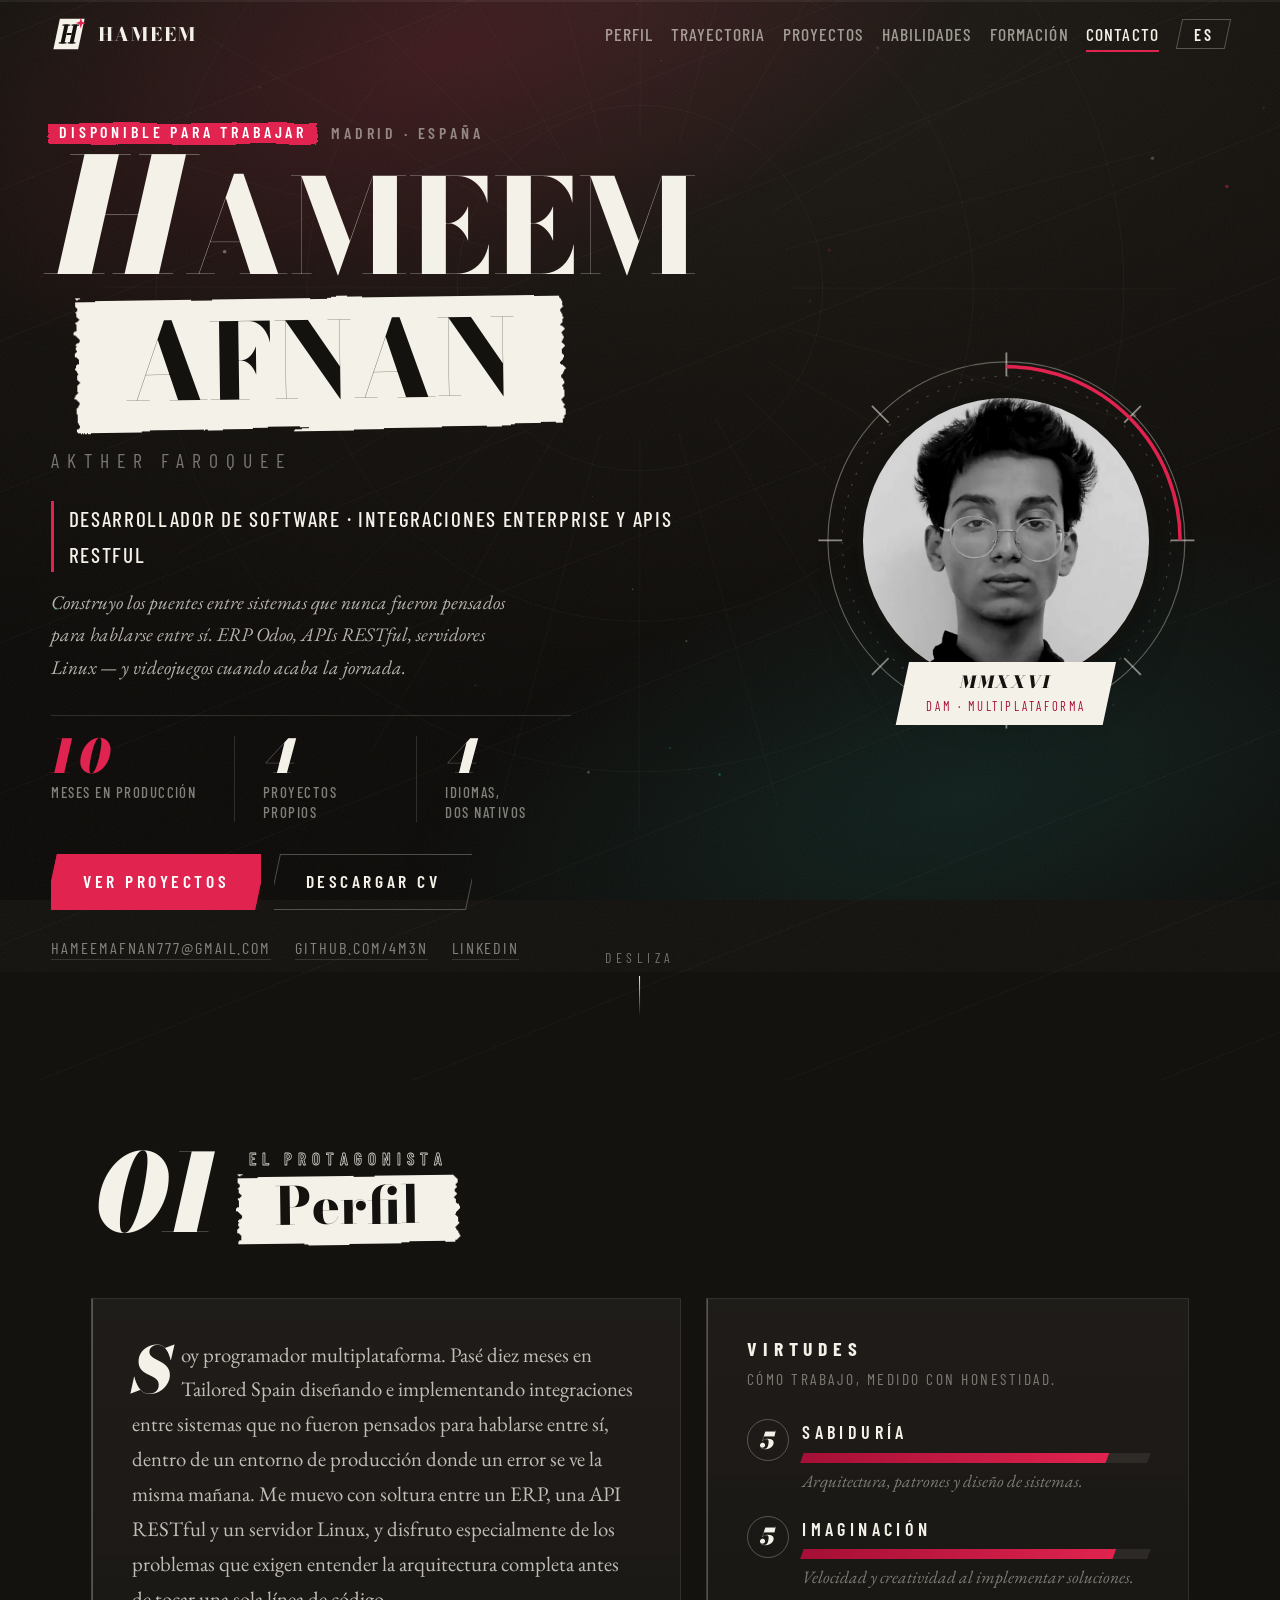
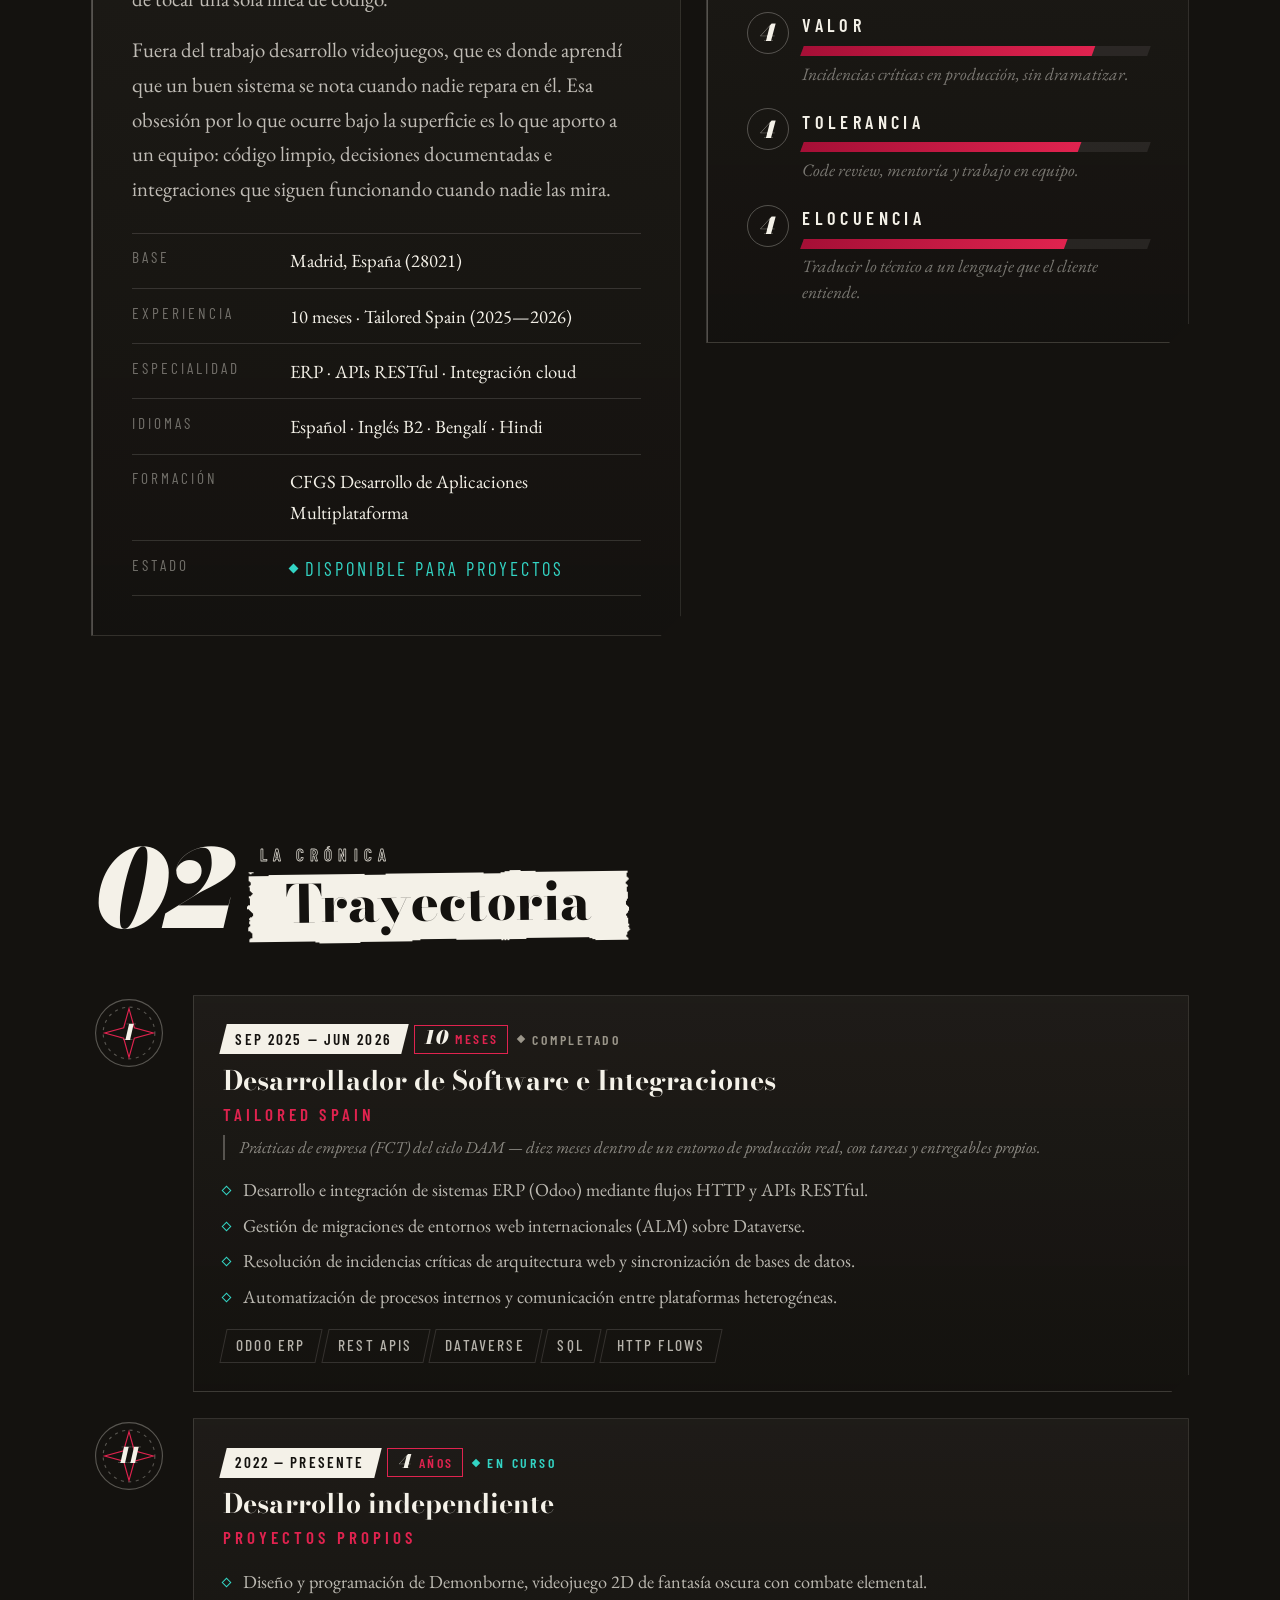
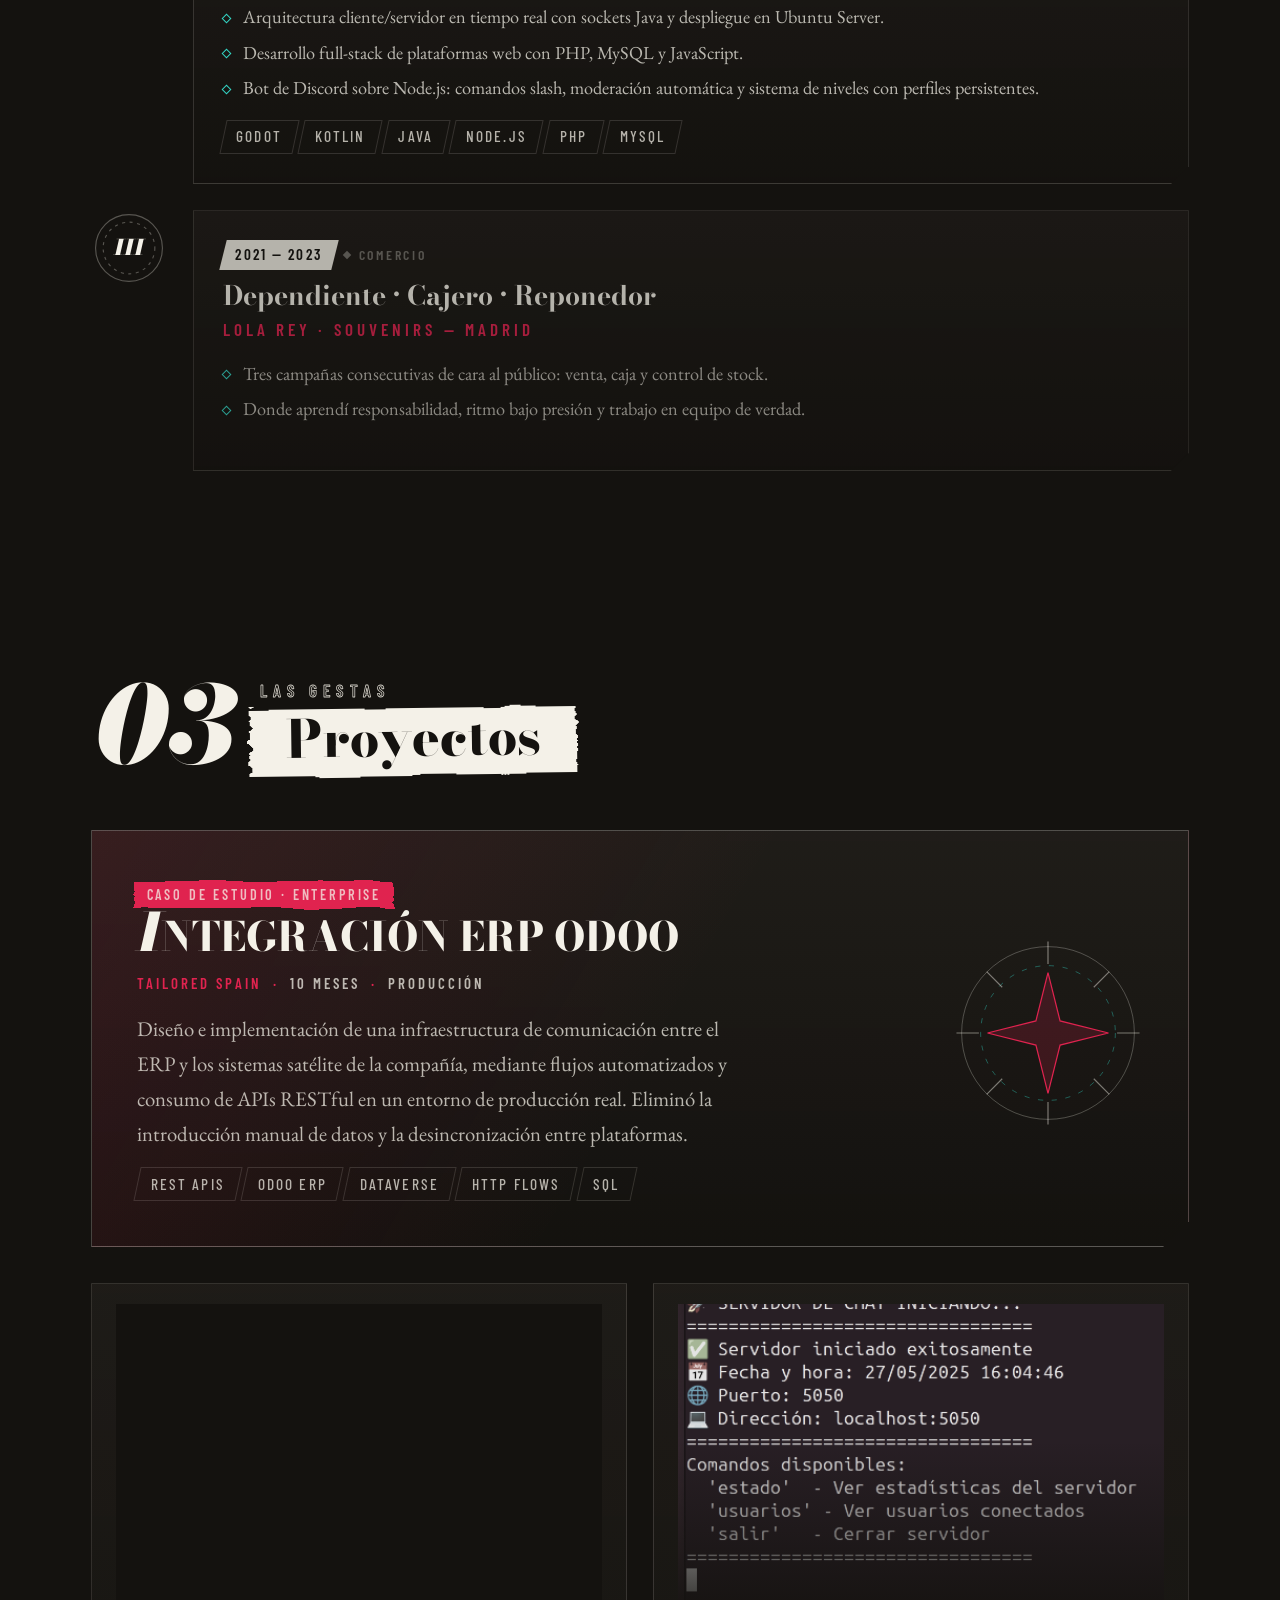
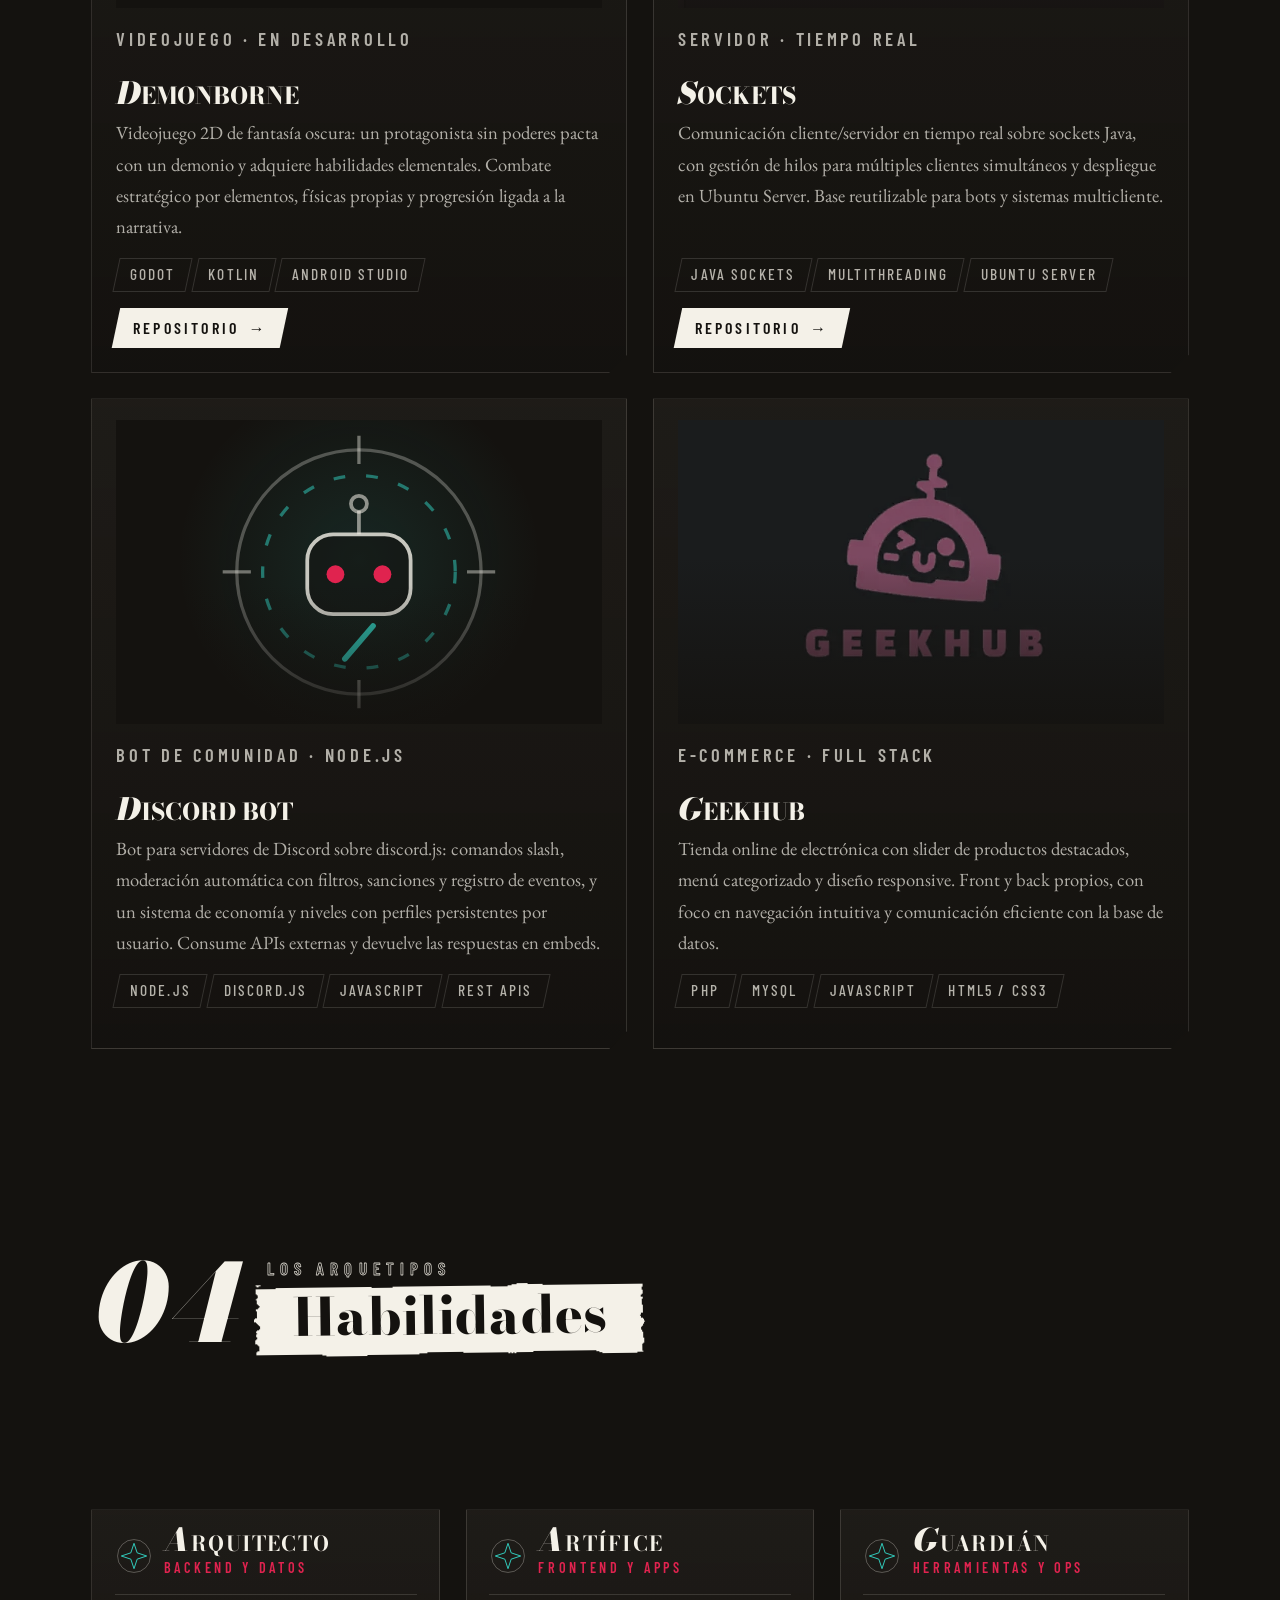
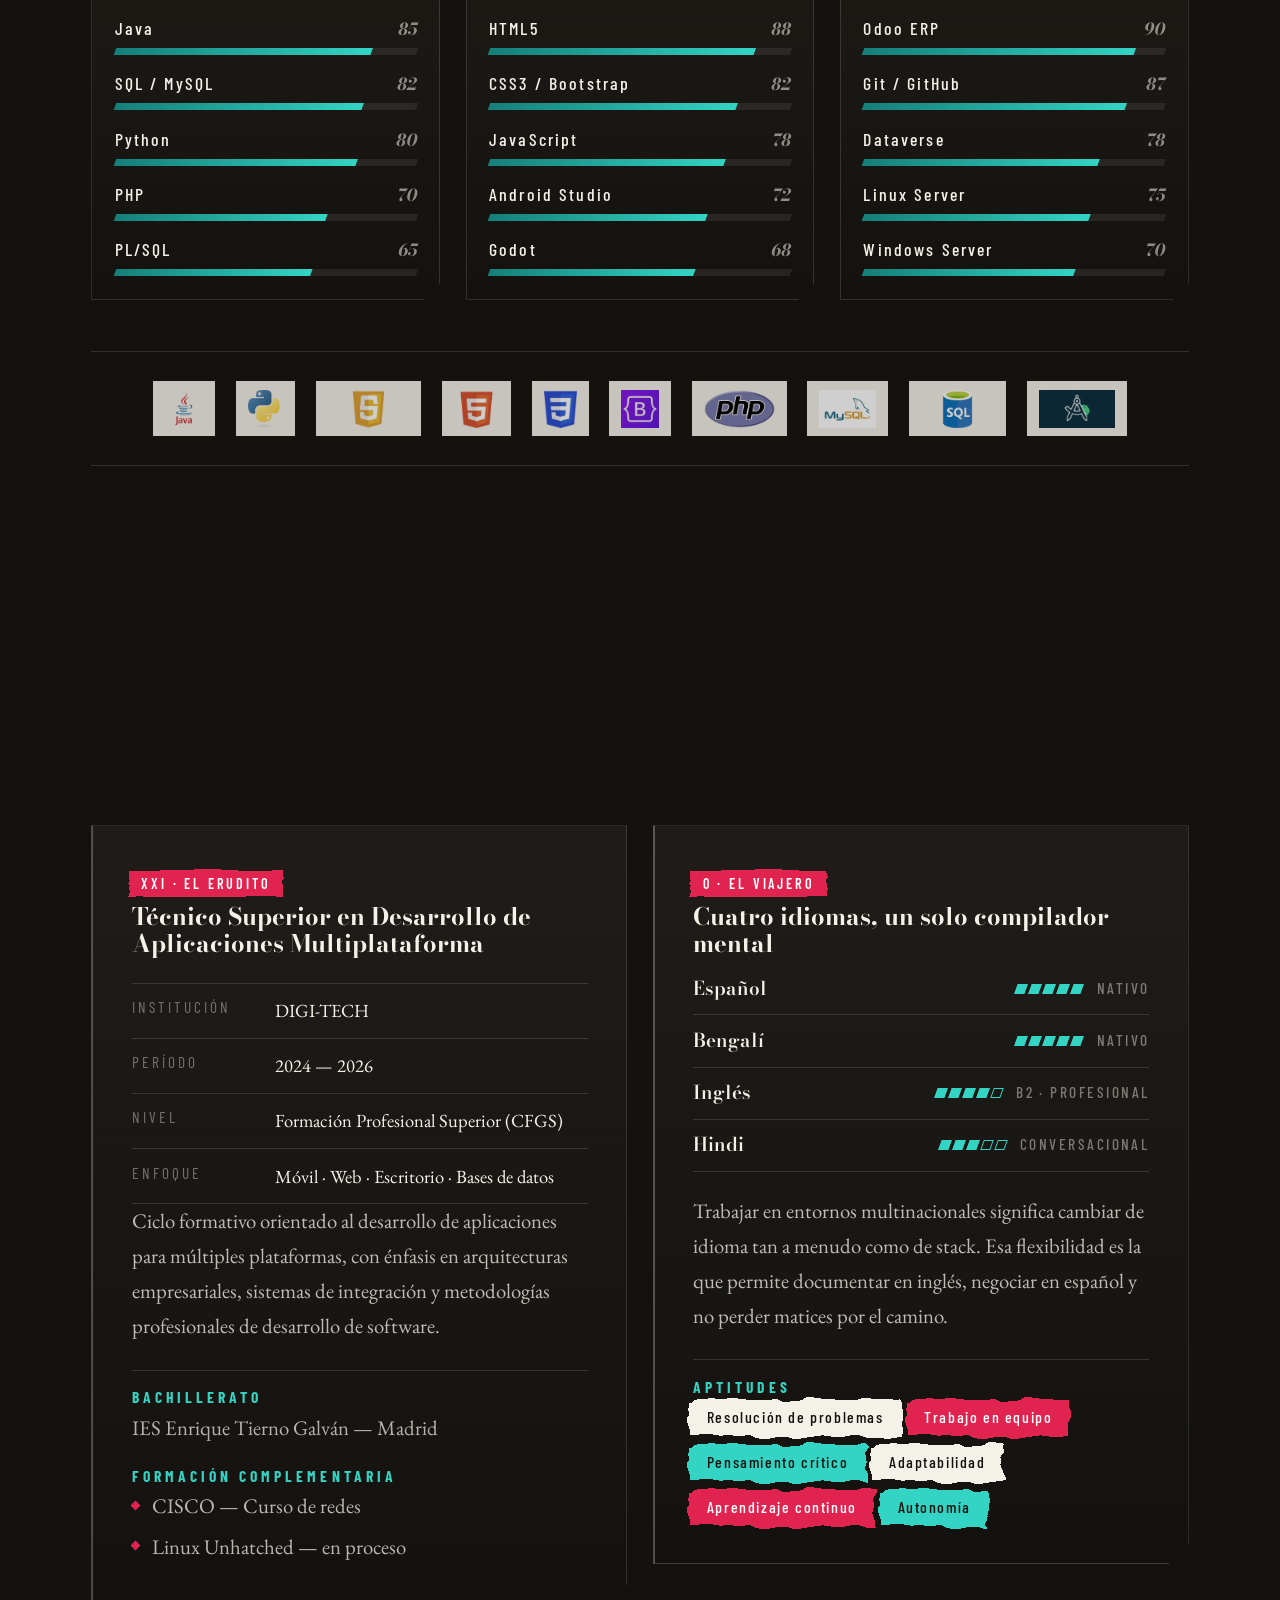
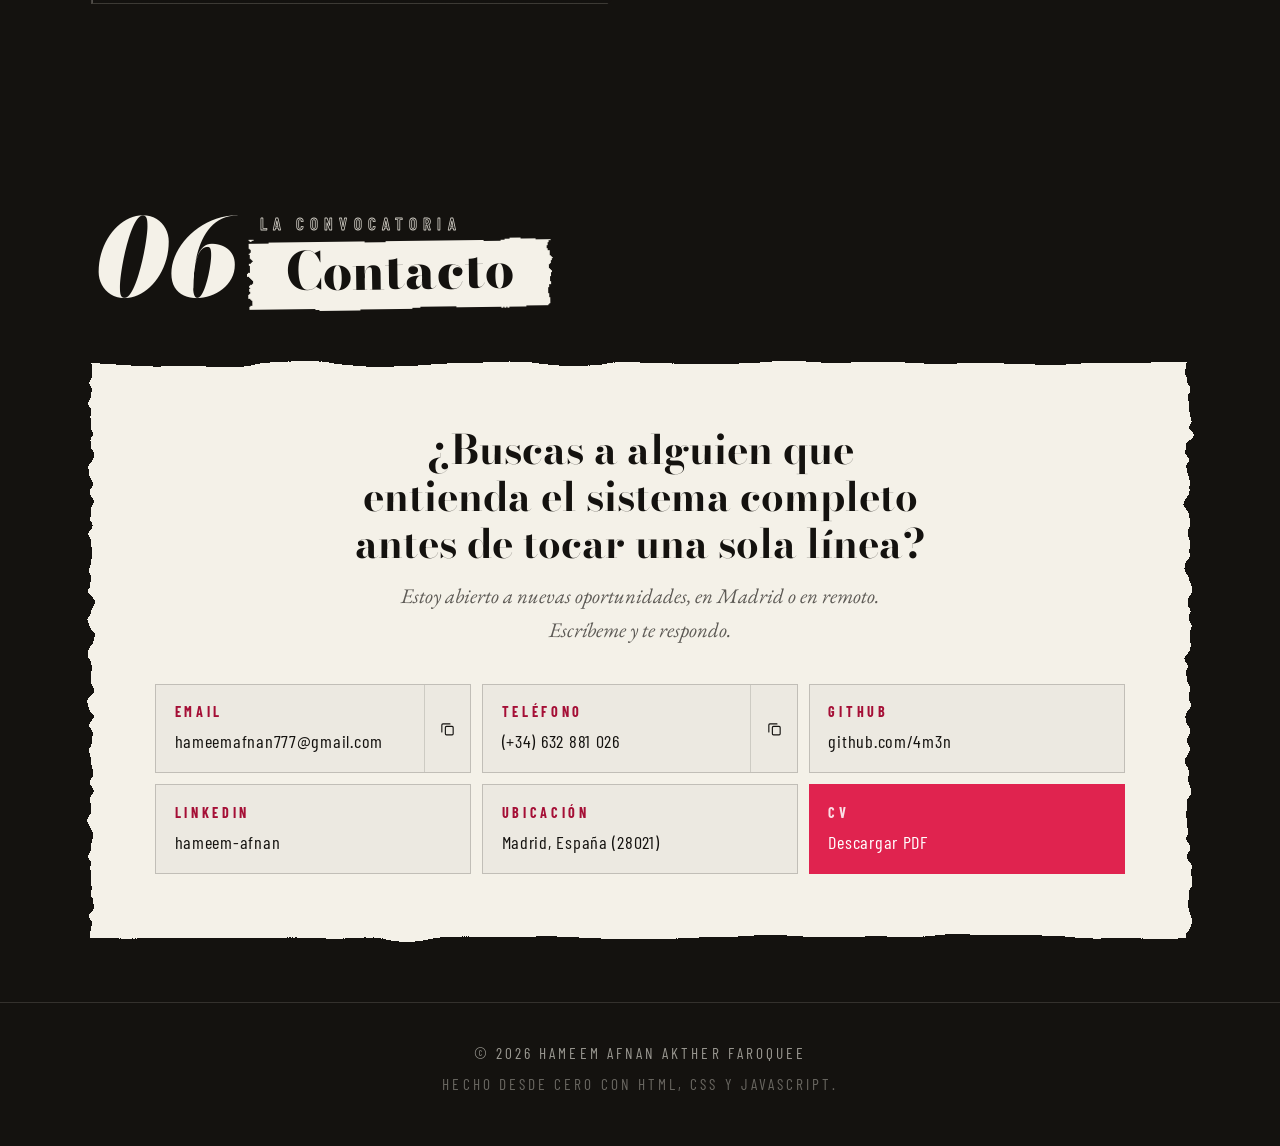
==== commit 1651ae7a: "nuevo proyecto" ====
--- a/index.html
+++ b/index.html
@@ -58,7 +58,8 @@
     ],
     "knowsAbout": [
       "Odoo ERP", "RESTful API", "Microsoft Dataverse", "Java", "Python",
-      "PHP", "MySQL", "SQL", "JavaScript", "Linux Server", "Godot Engine",
+      "PHP", "MySQL", "SQL", "JavaScript", "Node.js", "discord.js",
+      "Linux Server", "Godot Engine",
       "Android Studio", "Kotlin"
     ],
     "alumniOf": {
@@ -235,7 +236,7 @@
               <span data-en="months in production">meses en producción</span>
             </li>
             <li>
-              <b>3</b>
+              <b>4</b>
               <span data-en="own projects shipped">proyectos propios</span>
             </li>
             <li>
@@ -415,8 +416,9 @@
               <li data-en="Design and programming of Demonborne, a 2D dark-fantasy game with elemental combat.">Diseño y programación de Demonborne, videojuego 2D de fantasía oscura con combate elemental.</li>
               <li data-en="Real-time client/server architecture with Java sockets, deployed on Ubuntu Server.">Arquitectura cliente/servidor en tiempo real con sockets Java y despliegue en Ubuntu Server.</li>
               <li data-en="Full-stack web platform development with PHP, MySQL and JavaScript.">Desarrollo full-stack de plataformas web con PHP, MySQL y JavaScript.</li>
+              <li data-en="Discord bot on Node.js: slash commands, automatic moderation and a levels system with persistent profiles.">Bot de Discord sobre Node.js: comandos slash, moderación automática y sistema de niveles con perfiles persistentes.</li>
             </ul>
-            <div class="chips"><span>Godot</span><span>Kotlin</span><span>Java</span><span>PHP</span><span>MySQL</span></div>
+            <div class="chips"><span>Godot</span><span>Kotlin</span><span>Java</span><span>Node.js</span><span>PHP</span><span>MySQL</span></div>
           </div>
         </li>
 
@@ -503,6 +505,28 @@
           </p>
           <div class="chips"><span>Java Sockets</span><span>Multithreading</span><span>Ubuntu Server</span></div>
           <a class="act" href="https://github.com/4m3n/ChatSockets.git" target="_blank" rel="noopener"><span data-en="REPOSITORY">REPOSITORIO</span><i aria-hidden="true">→</i></a>
+        </article>
+
+        <article class="card reveal">
+          <div class="card__shot card__shot--art">
+            <svg viewBox="0 0 120 120" role="img" aria-label="Emblema del bot de Discord">
+              <circle class="b-ring" cx="60" cy="60" r="52" />
+              <circle class="b-ring b-ring--in" cx="60" cy="60" r="41" />
+              <g class="b-ticks"><path d="M60 2 V14 M60 106 V118 M2 60 H14 M106 60 H118" /></g>
+              <path class="b-ant" d="M60 34 V44" />
+              <circle class="b-ant" cx="60" cy="31" r="3.4" />
+              <rect class="b-body" x="38" y="44" width="44" height="34" rx="11" />
+              <circle class="b-eye" cx="50" cy="61" r="3.8" />
+              <circle class="b-eye" cx="70" cy="61" r="3.8" />
+              <path class="b-slash" d="M54 97 L66 83" />
+            </svg>
+          </div>
+          <p class="kicker" data-en="COMMUNITY BOT · NODE.JS">BOT DE COMUNIDAD · NODE.JS</p>
+          <h3 class="card__title"><em>D</em>ISCORD BOT</h3>
+          <p data-en="A bot for Discord servers built on discord.js: slash commands, automatic moderation with filters, sanctions and event logging, and an economy and levels system with persistent per-user profiles. It consumes external APIs and returns the answers as embeds.">
+            Bot para servidores de Discord sobre discord.js: comandos slash, moderación automática con filtros, sanciones y registro de eventos, y un sistema de economía y niveles con perfiles persistentes por usuario. Consume APIs externas y devuelve las respuestas en embeds.
+          </p>
+          <div class="chips"><span>Node.js</span><span>discord.js</span><span>JavaScript</span><span>REST APIs</span></div>
         </article>
 
         <article class="card reveal">
--- a/MiPagina.css
+++ b/MiPagina.css
@@ -852,6 +852,11 @@
   display: grid; grid-template-columns: repeat(auto-fit, minmax(310px, 1fr));
   gap: clamp(1rem, 2.4vw, 1.6rem);
 }
+/* Con cuatro tarjetas, auto-fit sólo cabe a tres por fila y deja la última
+   suelta. A partir de tablet las repartimos en dos columnas: 2 × 2. */
+@media (min-width: 700px) {
+  .cards { grid-template-columns: repeat(2, minmax(0, 1fr)); }
+}
 .card {
   display: flex; flex-direction: column;
   padding: clamp(1.1rem, 2.4vw, 1.5rem);
@@ -879,6 +884,27 @@
   transition: transform 0.8s var(--ease), filter 0.5s;
 }
 .card:hover .card__shot img { transform: scale(1.05); filter: none; }
+
+/* Variante sin captura: emblema vectorial con el mismo lenguaje gráfico que
+   la ficha destacada, para que la tarjeta conserve la altura de las demás. */
+.card__shot--art {
+  display: grid; place-items: center;
+  background:
+    radial-gradient(circle at 50% 46%, rgba(51, 212, 196, 0.11), rgba(20, 18, 15, 0) 62%),
+    var(--ink);
+}
+.card__shot--art::after { background: linear-gradient(to top, rgba(20, 18, 15, 0.7), transparent 46%); }
+.card__shot--art svg { width: 58%; height: auto; }
+.b-ring { fill: none; stroke: rgba(244, 241, 232, 0.28); stroke-width: 1.4;
+          transform-origin: 60px 60px; animation: spin 48s linear infinite; }
+.b-ring--in { stroke: var(--aqua); opacity: 0.5; stroke-dasharray: 5 9;
+              animation-duration: 26s; animation-direction: reverse; }
+.b-ticks path { fill: none; stroke: var(--paper); stroke-width: 1.4; opacity: 0.42; }
+.b-body { fill: rgba(20, 18, 15, 0.55); stroke: var(--paper); stroke-width: 1.6; opacity: 0.8; }
+.b-ant  { fill: none; stroke: var(--paper); stroke-width: 1.6; opacity: 0.55; }
+.b-eye  { fill: var(--rose); }
+.b-slash { fill: none; stroke: var(--aqua); stroke-width: 2.4; stroke-linecap: round; opacity: 0.85; }
+.card:hover .b-eye { fill: var(--gold); }
 
 /* Reservamos dos líneas para el epígrafe: así los títulos de las tres
    tarjetas quedan a la misma altura aunque el texto sea más largo. */
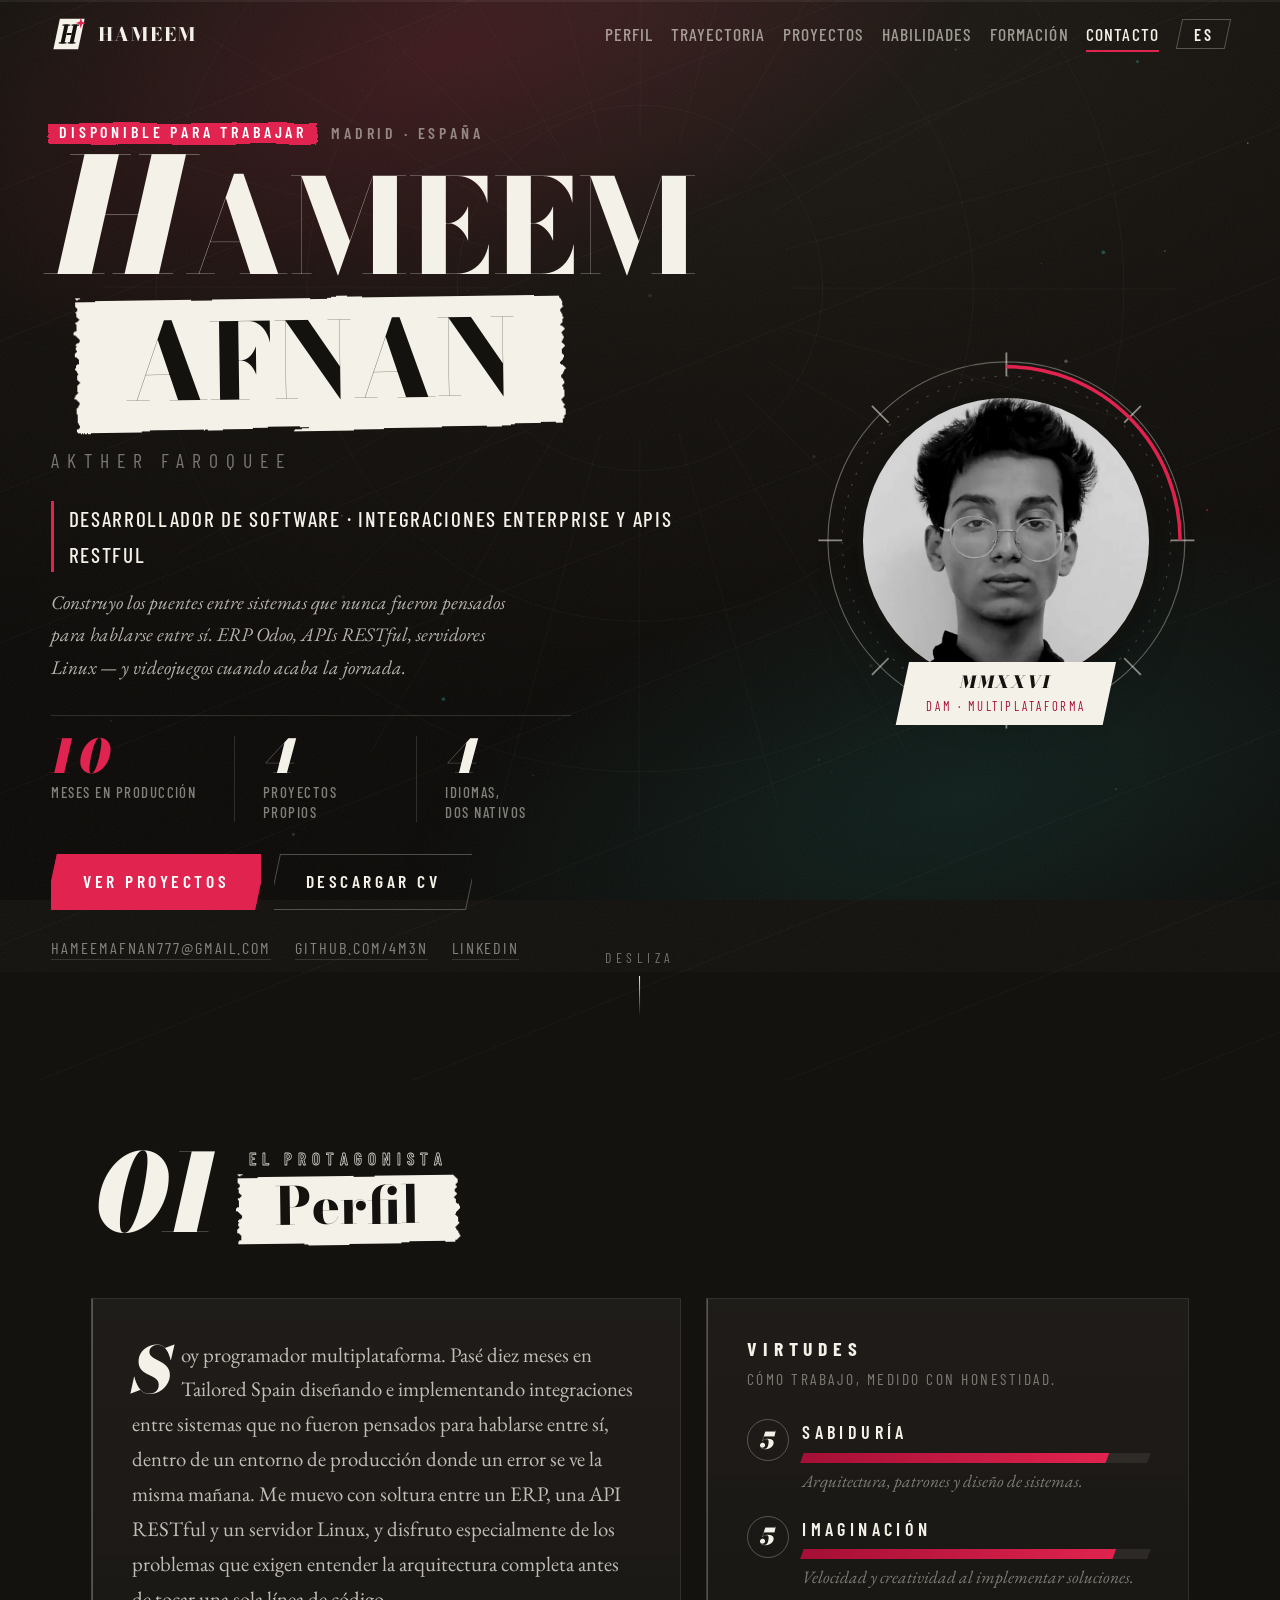
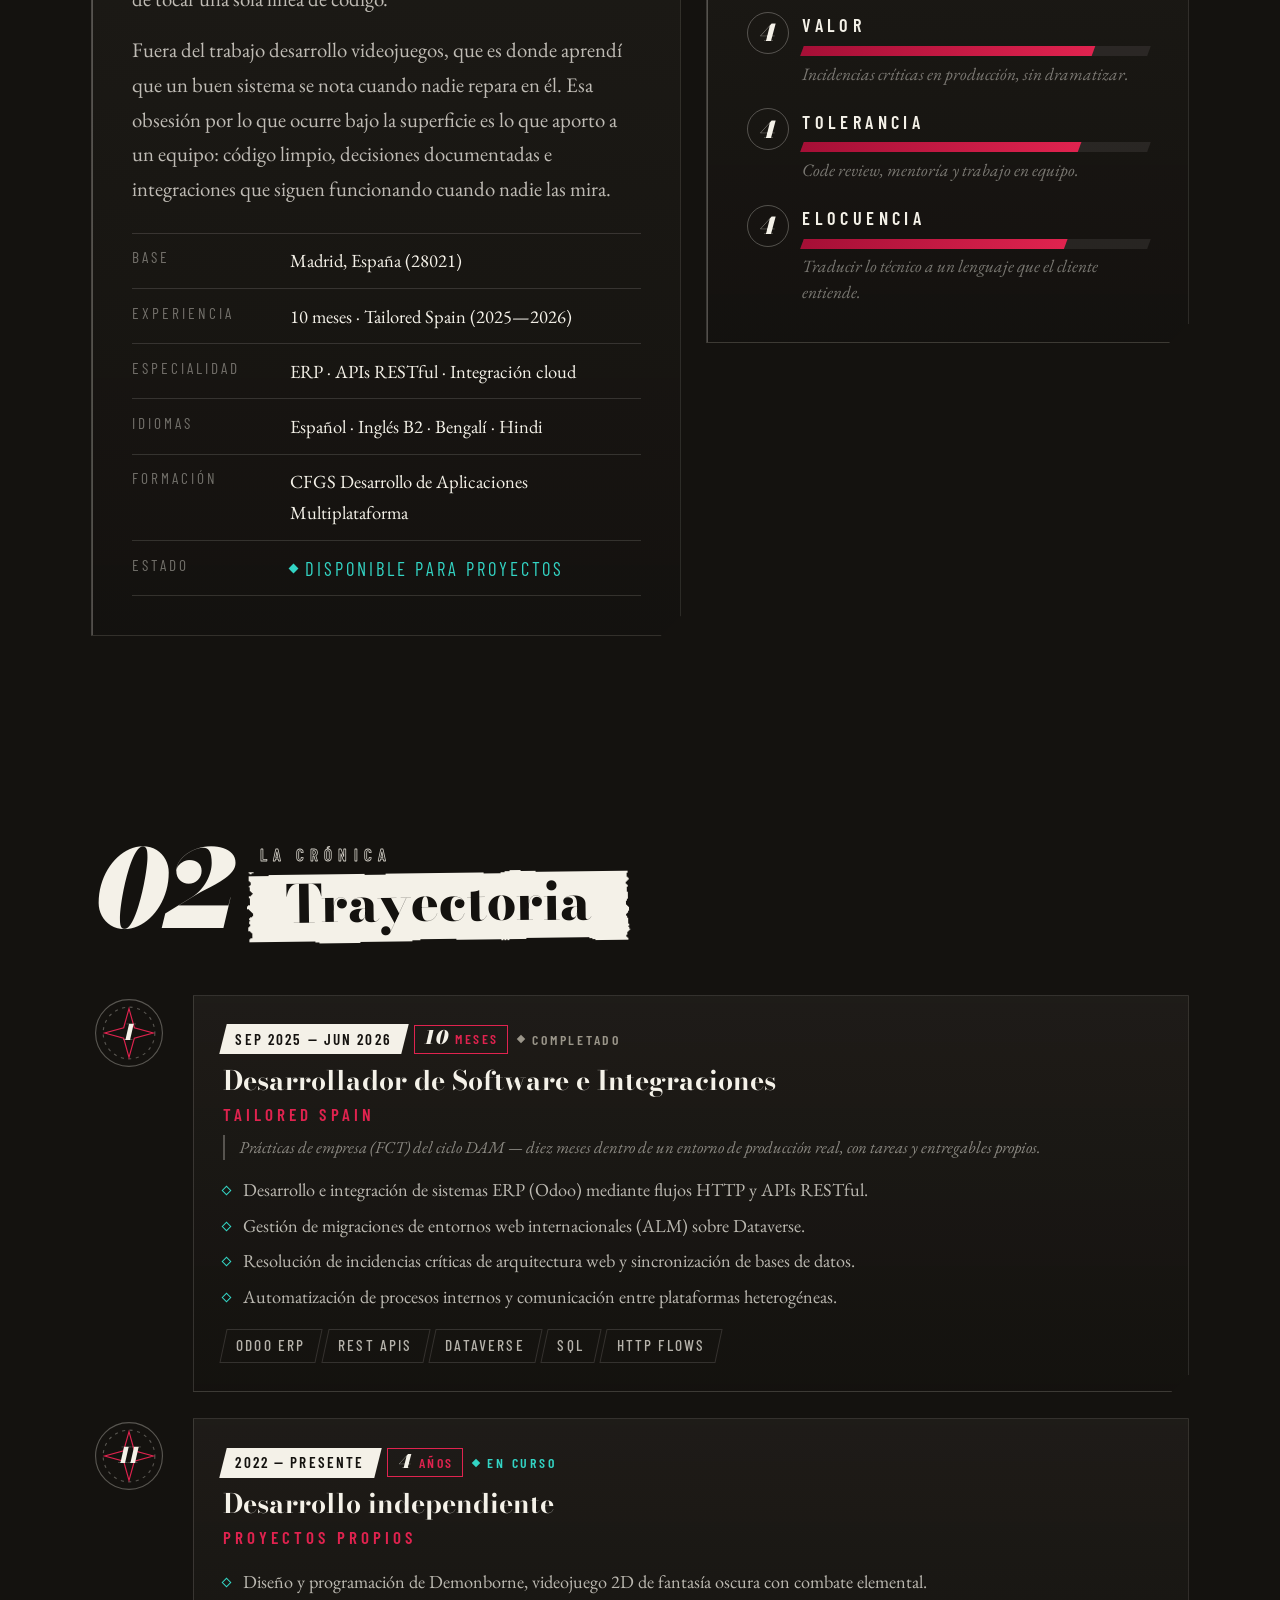
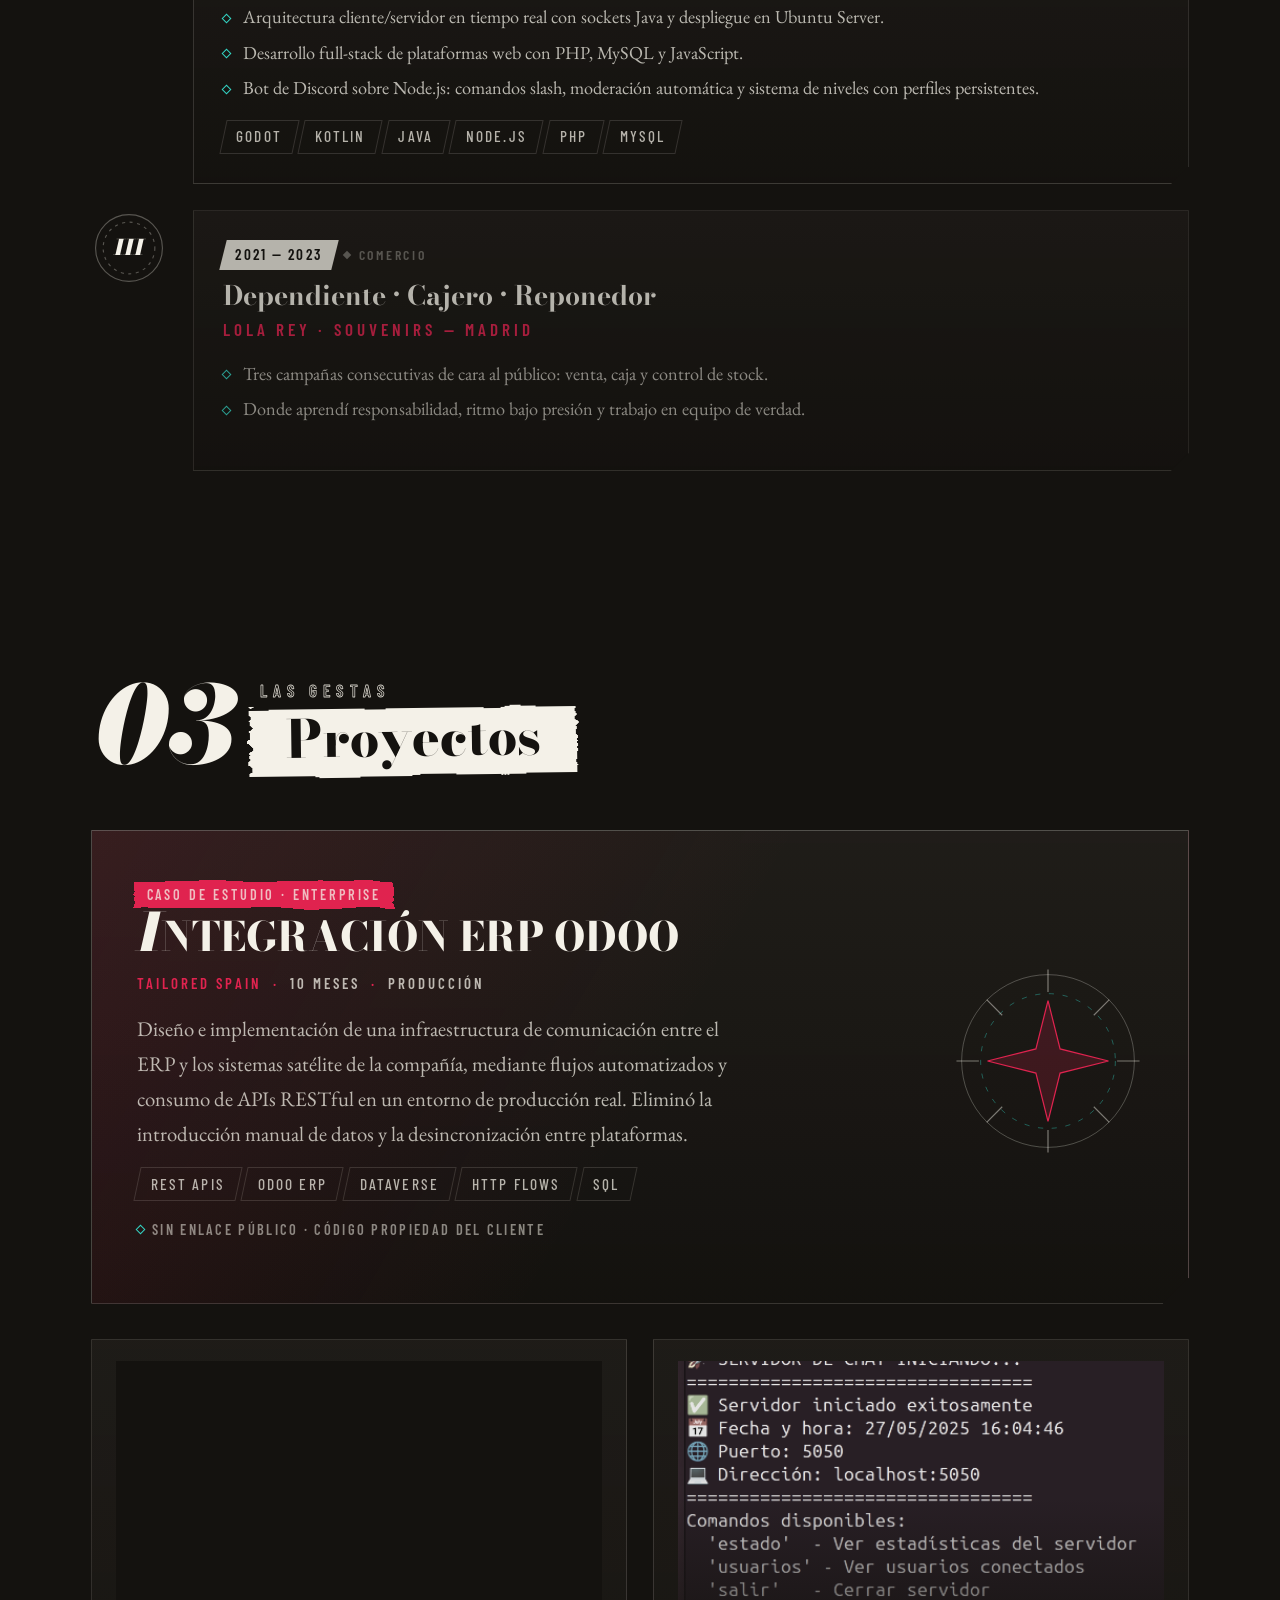
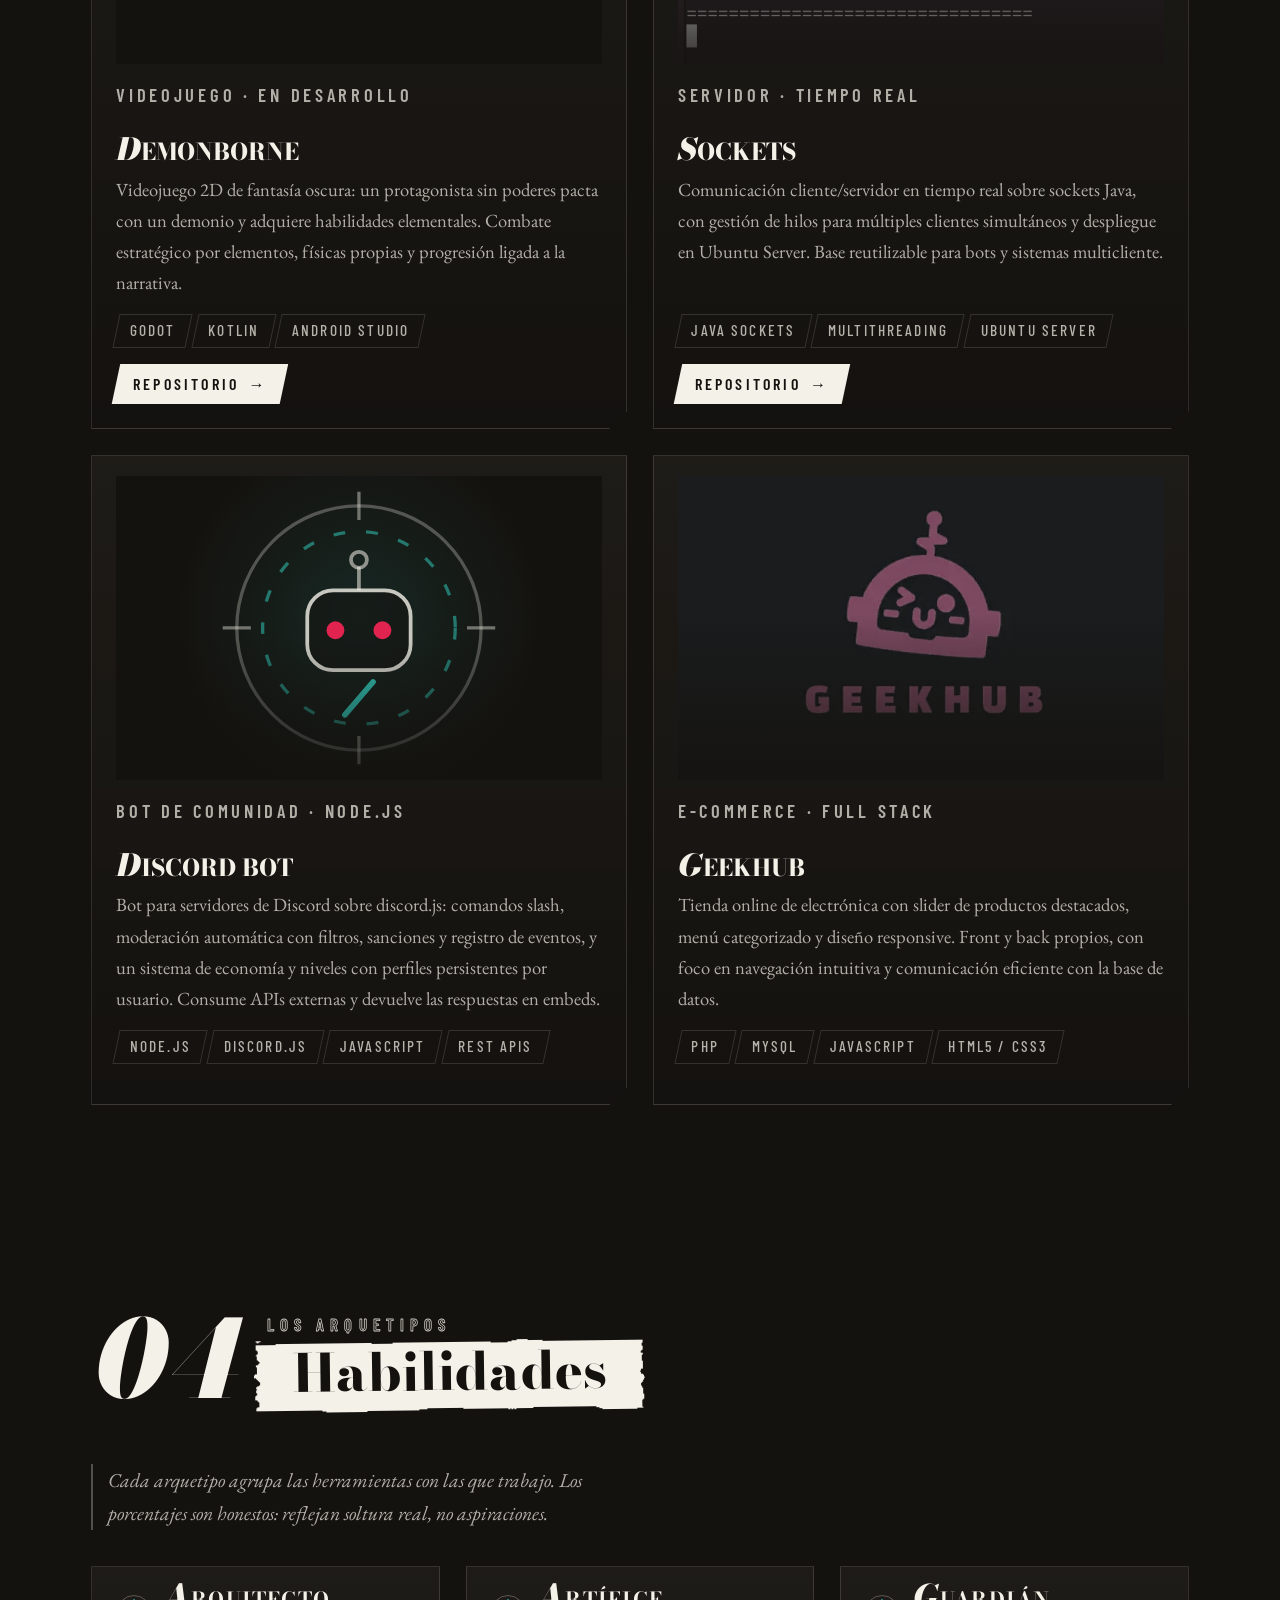
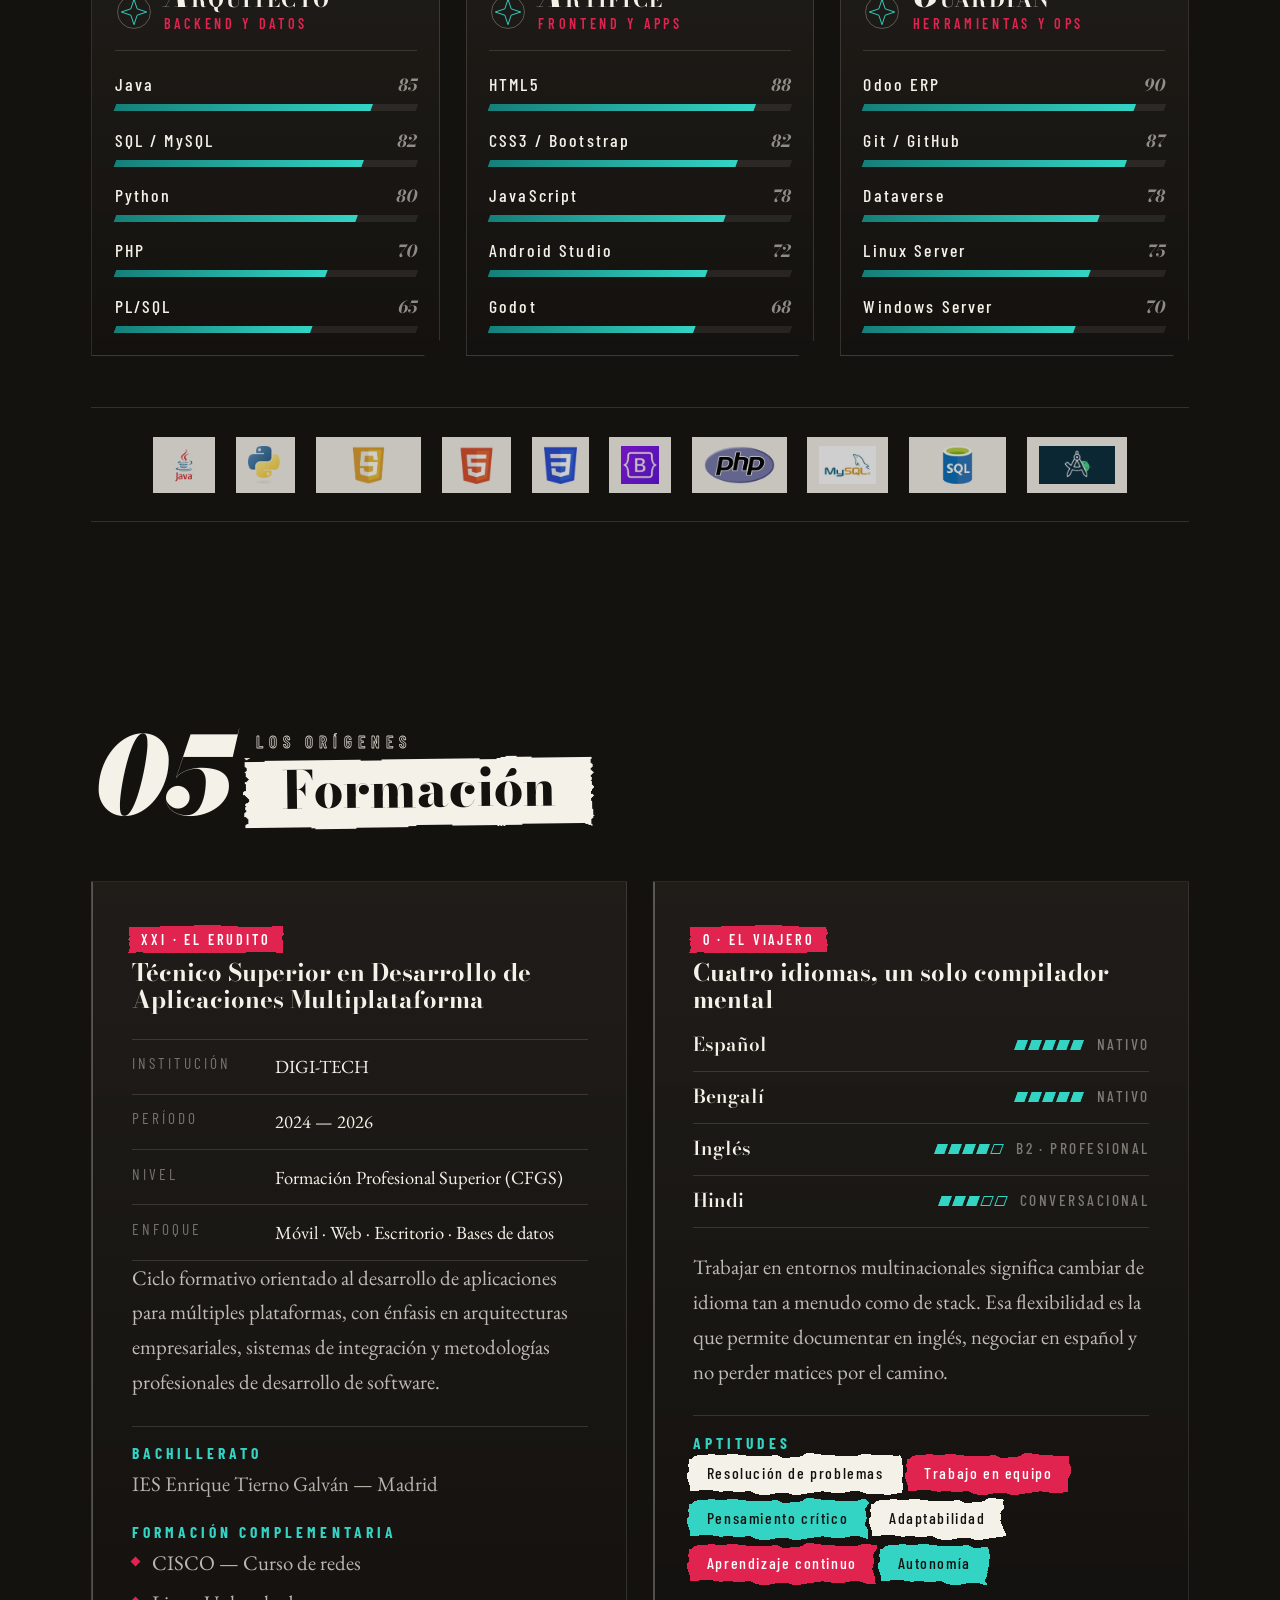
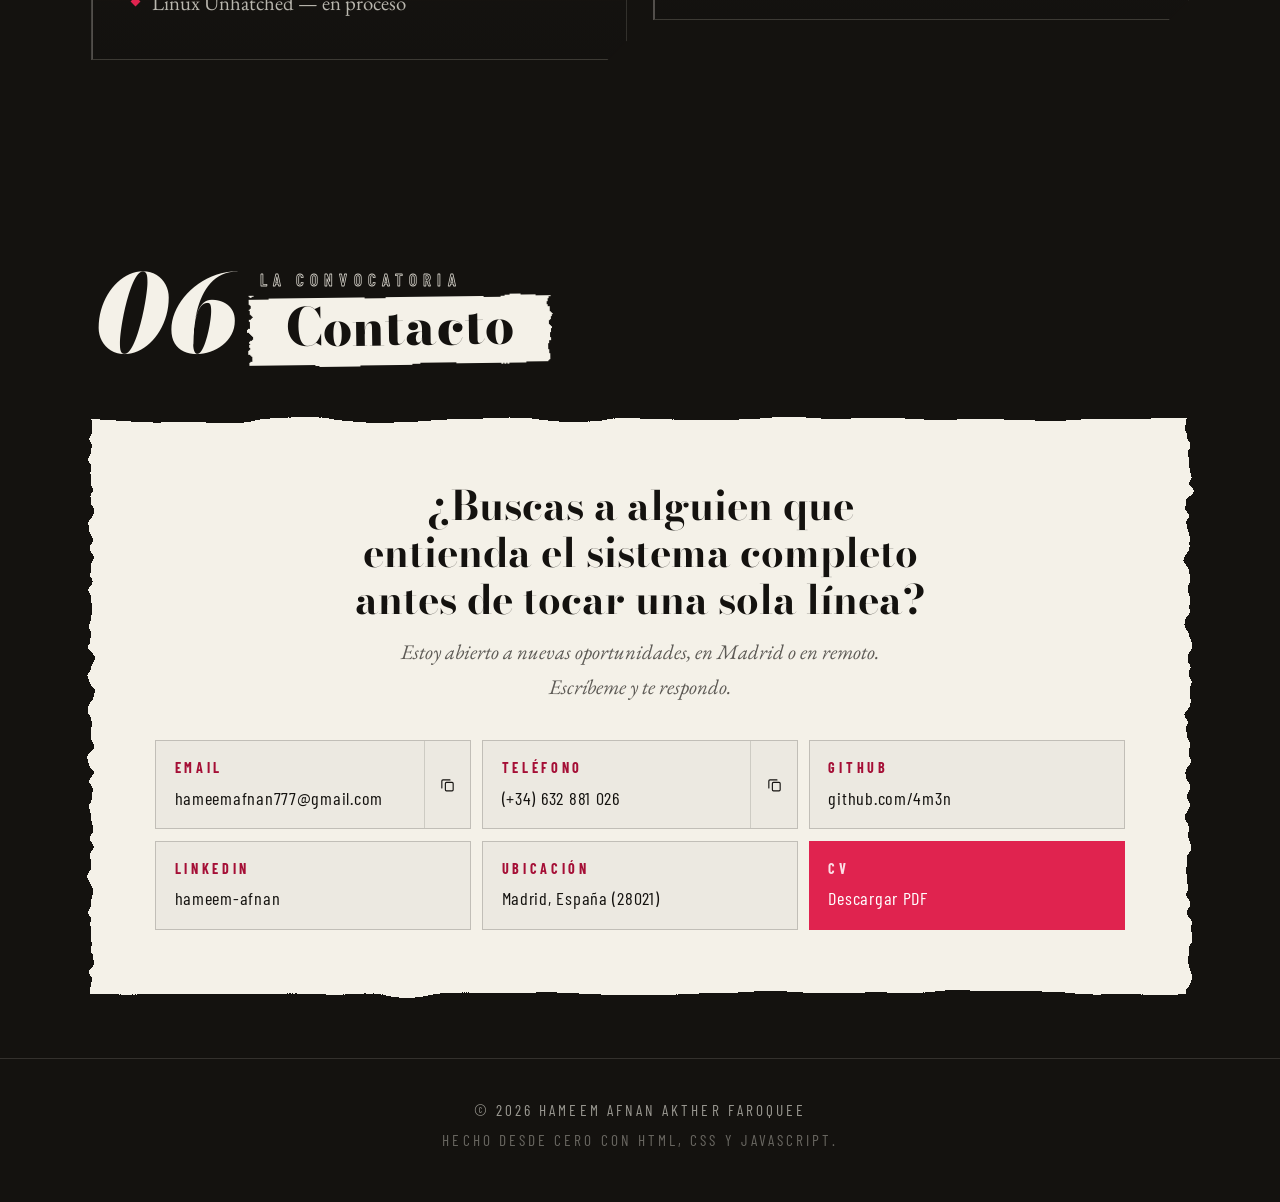
==== commit b2e4661e: "cambios" ====
--- a/index.html
+++ b/index.html
@@ -466,6 +466,7 @@
             Diseño e implementación de una infraestructura de comunicación entre el ERP y los sistemas satélite de la compañía, mediante flujos automatizados y consumo de APIs RESTful en un entorno de producción real. Eliminó la introducción manual de datos y la desincronización entre plataformas.
           </p>
           <div class="chips"><span>REST APIs</span><span>Odoo ERP</span><span>Dataverse</span><span>HTTP Flows</span><span>SQL</span></div>
+          <p class="feature__closed" data-en="NO PUBLIC LINK · CODE OWNED BY THE CLIENT">SIN ENLACE PÚBLICO · CÓDIGO PROPIEDAD DEL CLIENTE</p>
         </div>
         <div class="feature__mark" aria-hidden="true">
           <svg viewBox="0 0 220 220">
--- a/MiPagina.css
+++ b/MiPagina.css
@@ -842,6 +842,25 @@
 }
 .feature__body p { max-width: 60ch; color: rgba(244, 241, 232, 0.74); }
 .feature__mark svg { width: clamp(110px, 15vw, 190px); height: auto; overflow: visible; }
+
+/* El caso de Odoo no lleva enlace a repositorio: el codigo es del cliente.
+   Se dice en la propia tarjeta para que la ausencia se lea como una razon
+   y no como un descuido. */
+.feature__body .feature__closed {
+  display: inline-flex; align-items: center; gap: 0.5rem;
+  /* Sin esto hereda el max-width: 60ch del parrafo descriptivo, que en la
+     tipografia condensada de etiqueta parte la linea por la mitad. */
+  max-width: none;
+  margin-top: 1rem;
+  font-family: var(--label); font-size: 0.9rem; font-weight: 600;
+  letter-spacing: 0.16em; text-transform: uppercase;
+  color: rgba(244, 241, 232, 0.52);
+}
+.feature__body .feature__closed::before {
+  content: ''; flex: none;
+  width: 7px; height: 7px;
+  border: 1px solid var(--aqua); transform: rotate(45deg);
+}
 .f-ring { fill: none; stroke: rgba(244, 241, 232, 0.3); stroke-width: 1; transform-origin: 110px 110px; animation: spin 60s linear infinite; }
 .f-ring--in { stroke: var(--aqua); opacity: 0.45; stroke-dasharray: 6 10; animation-duration: 34s; animation-direction: reverse; }
 .f-ticks path { stroke: var(--paper); stroke-width: 1.4; opacity: 0.45; }
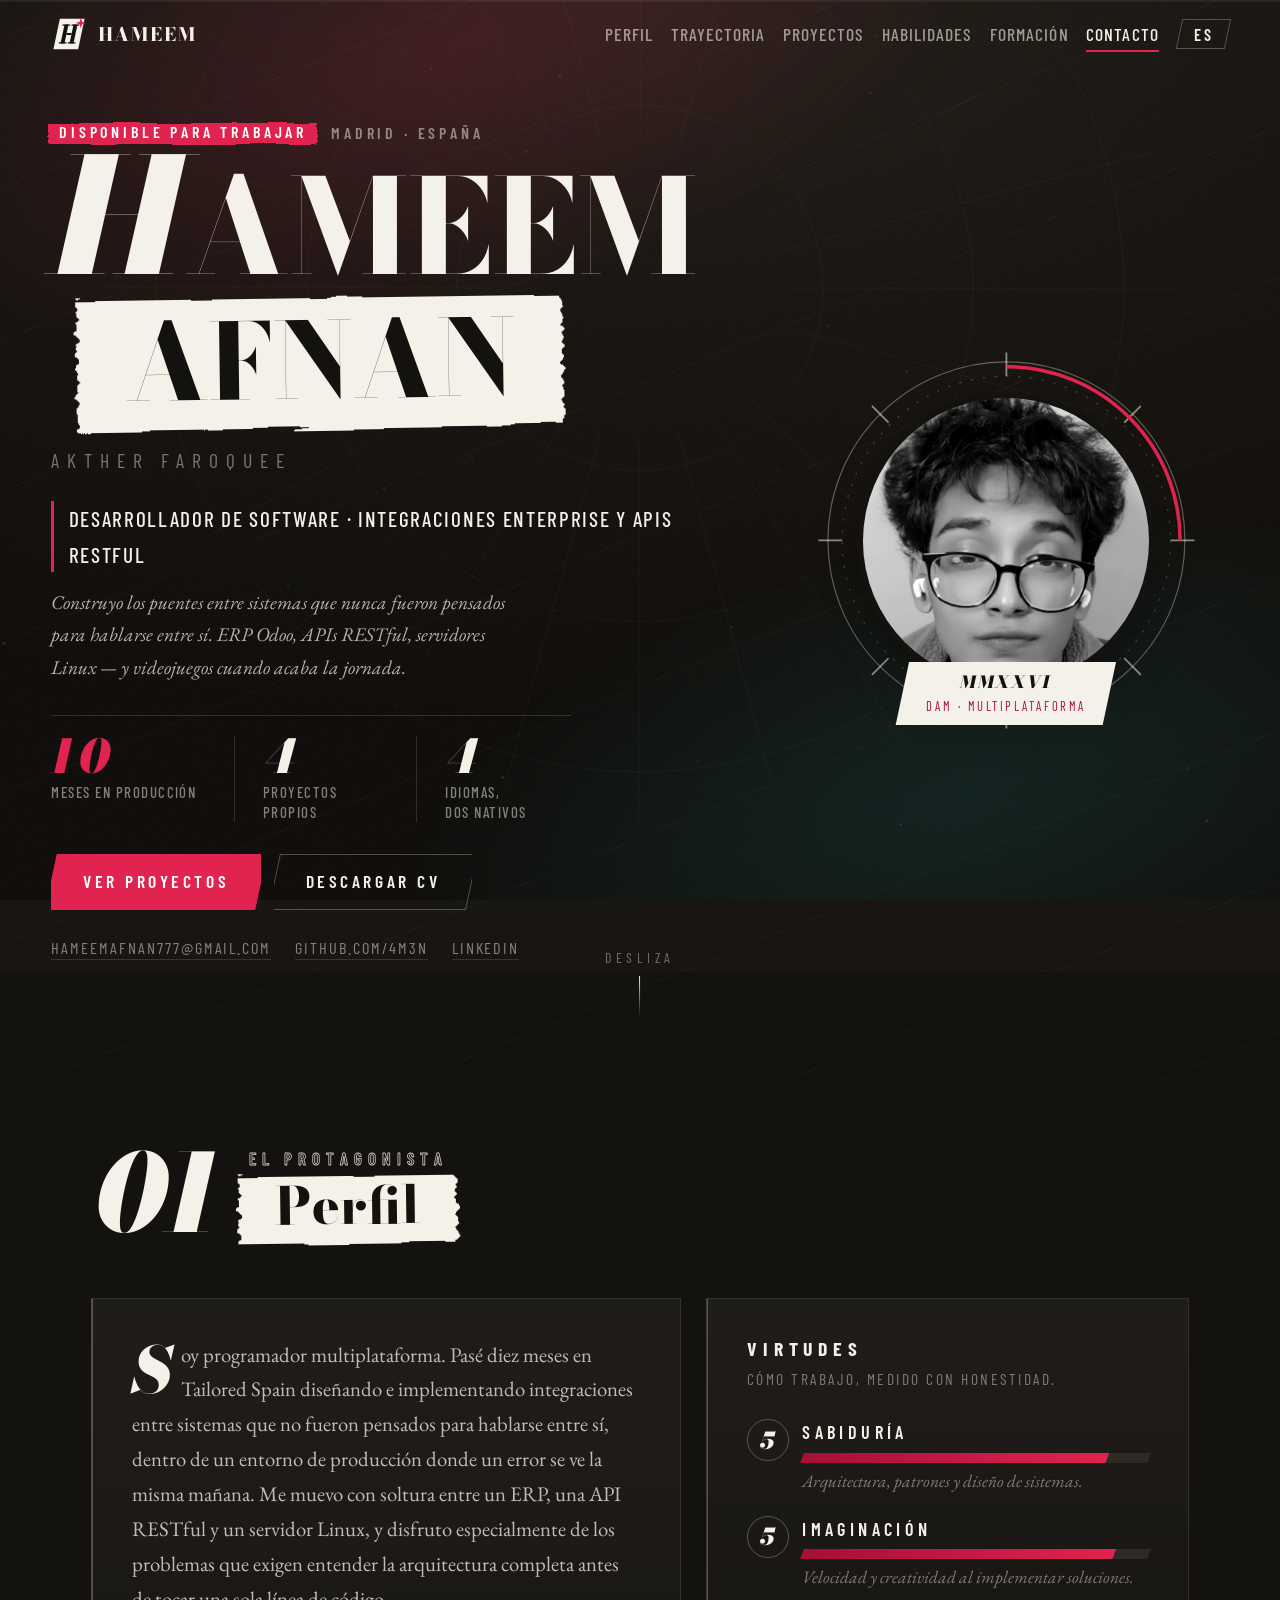
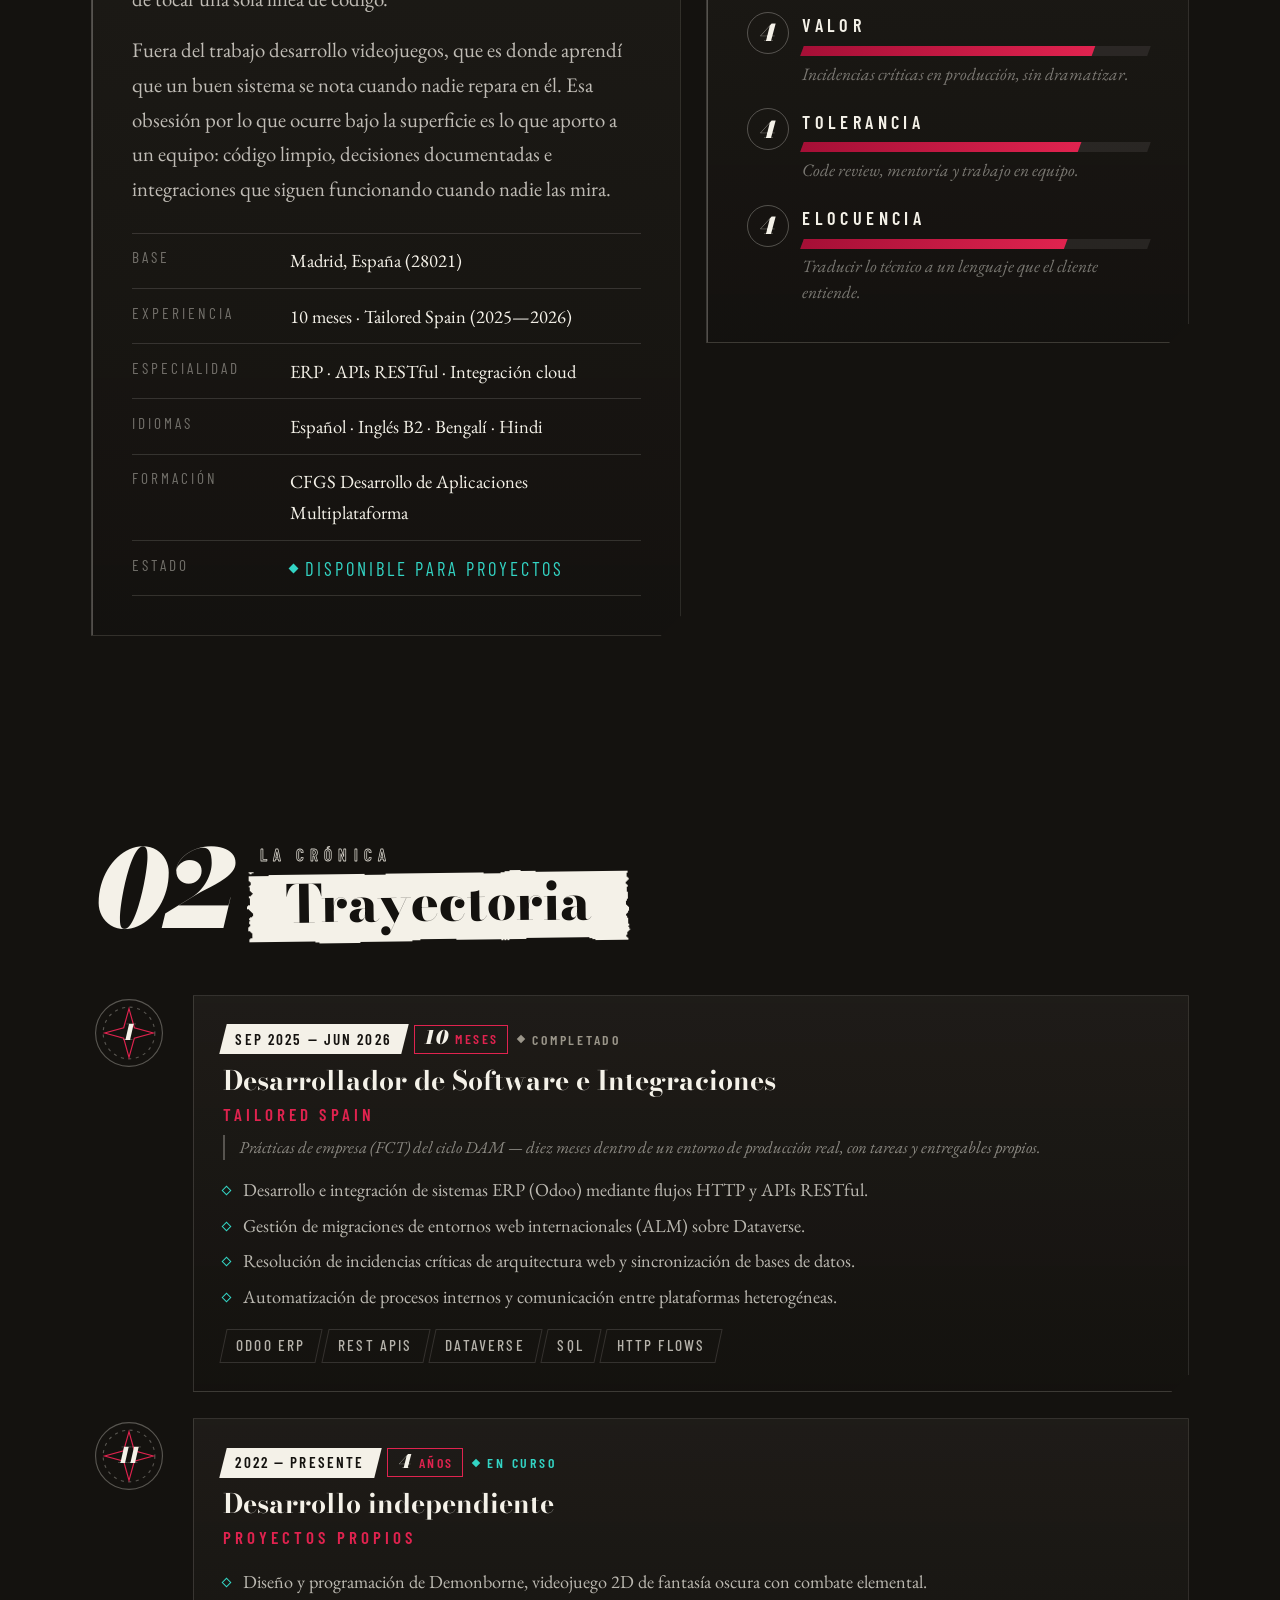
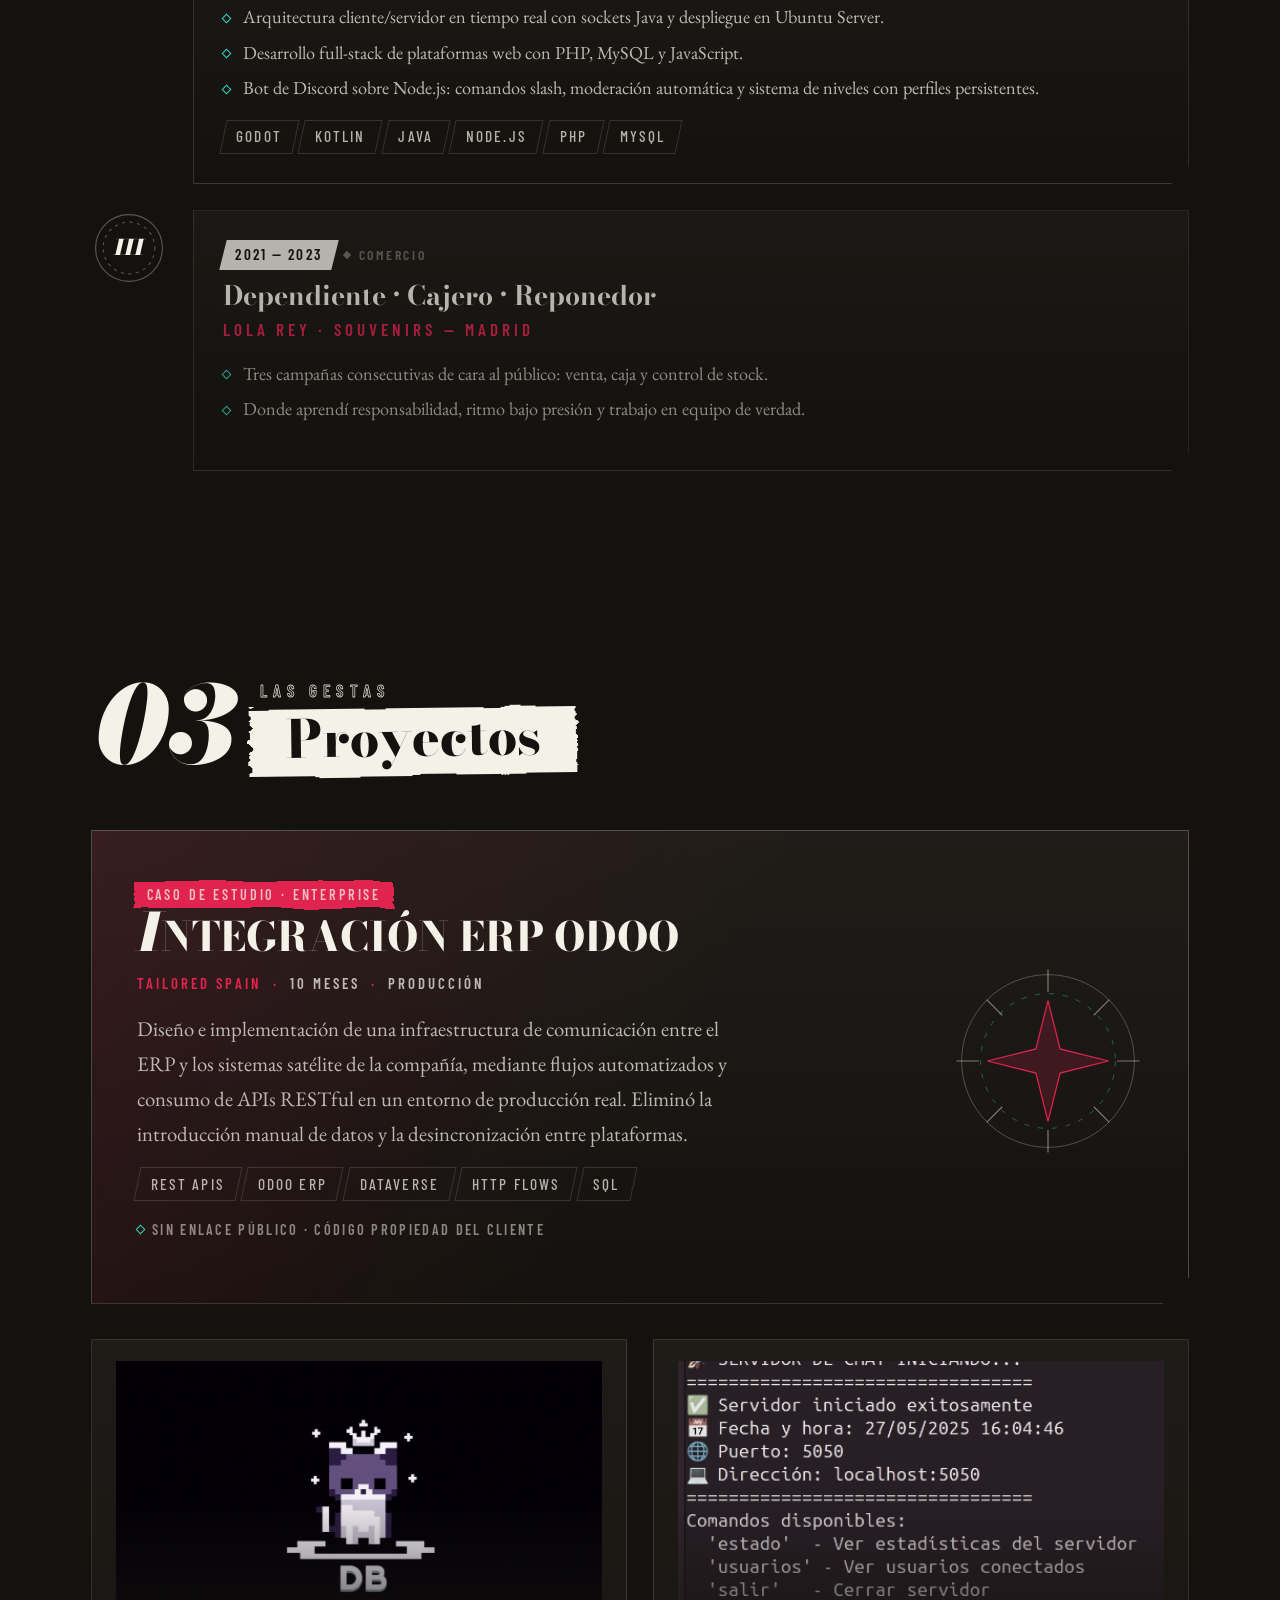
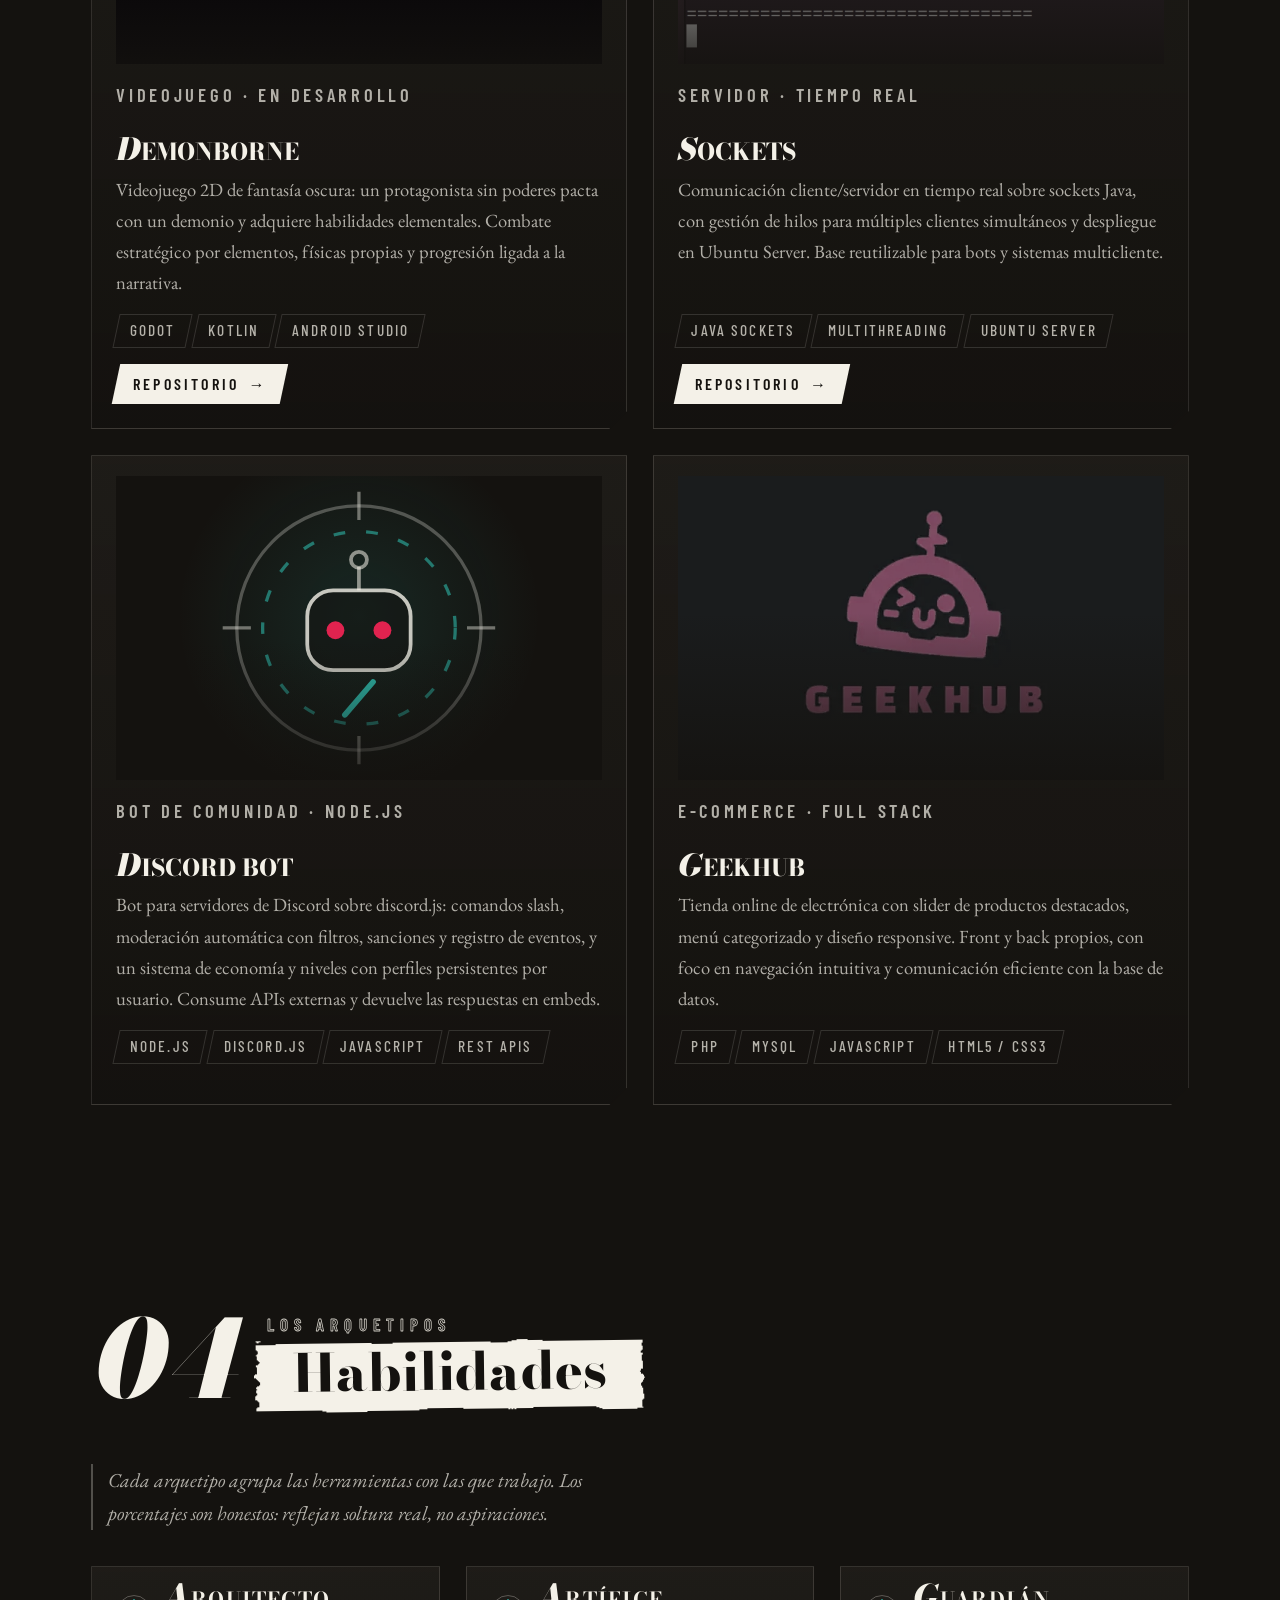
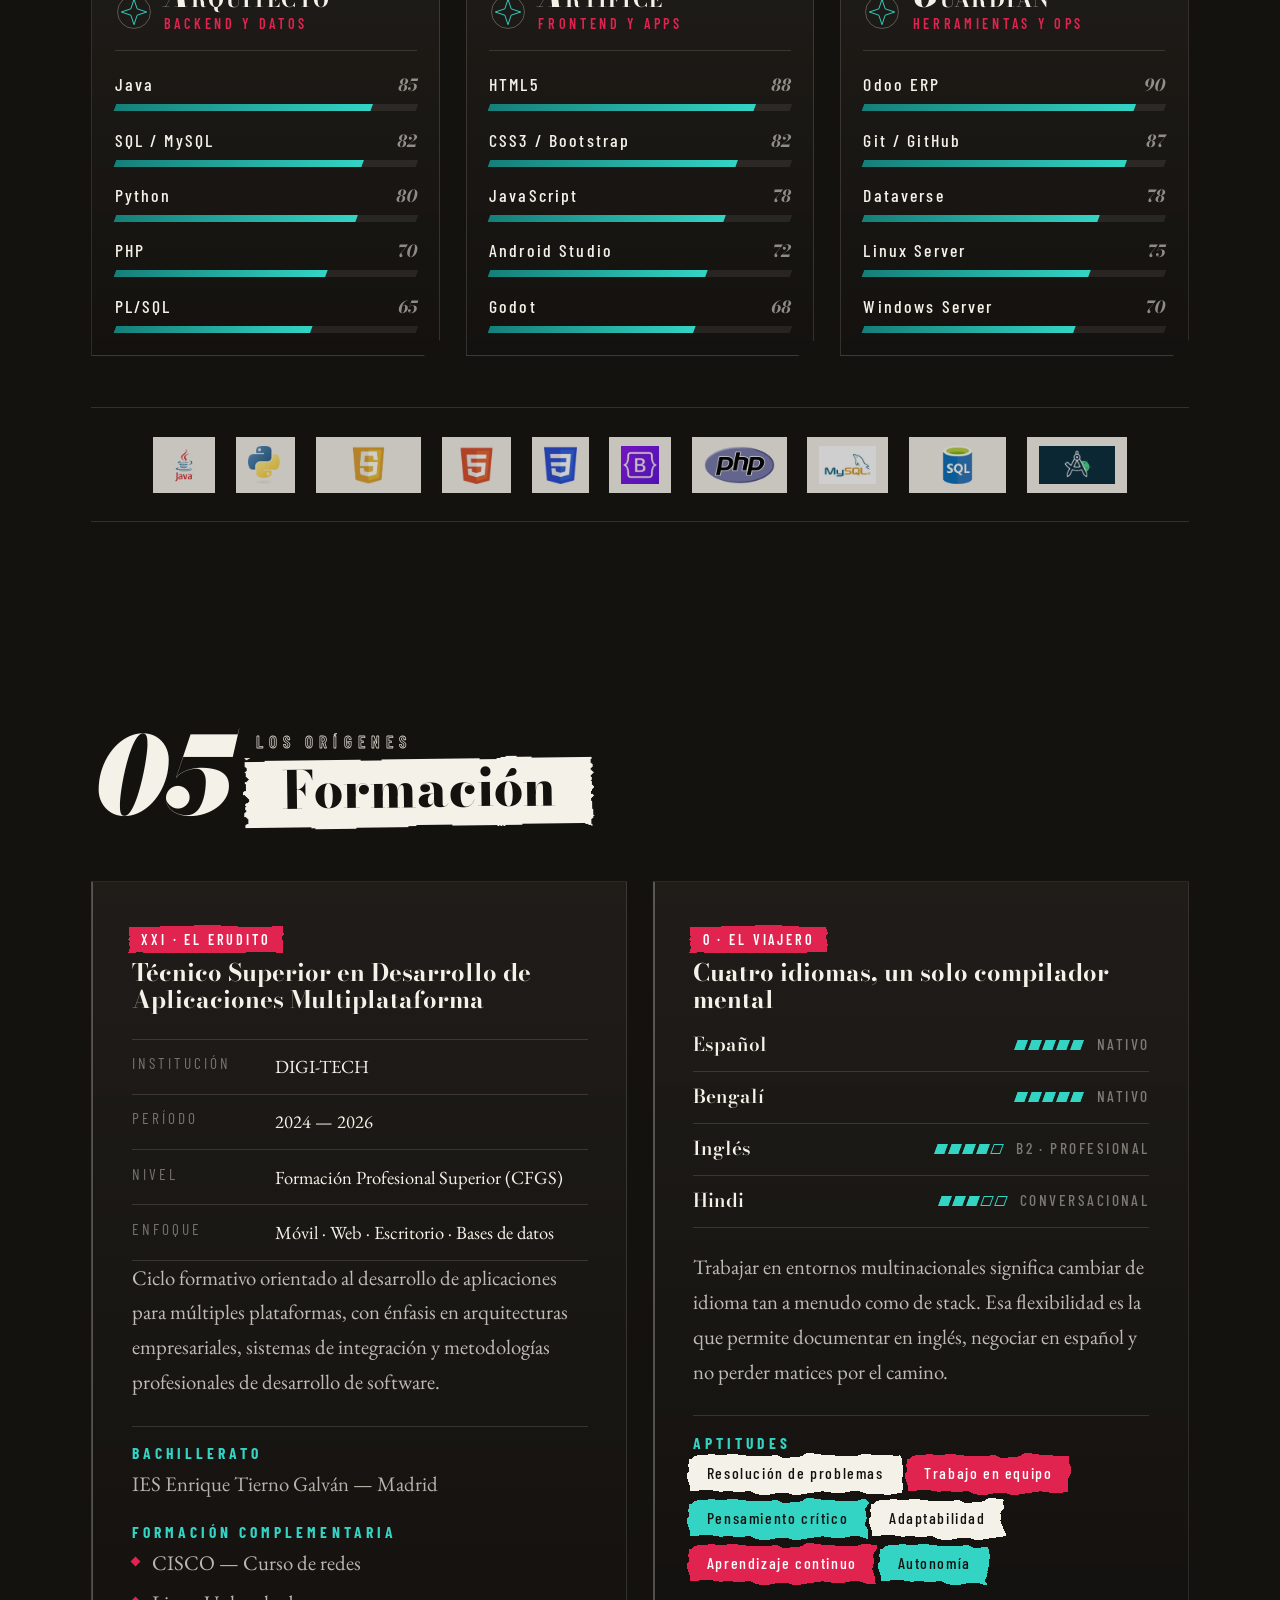
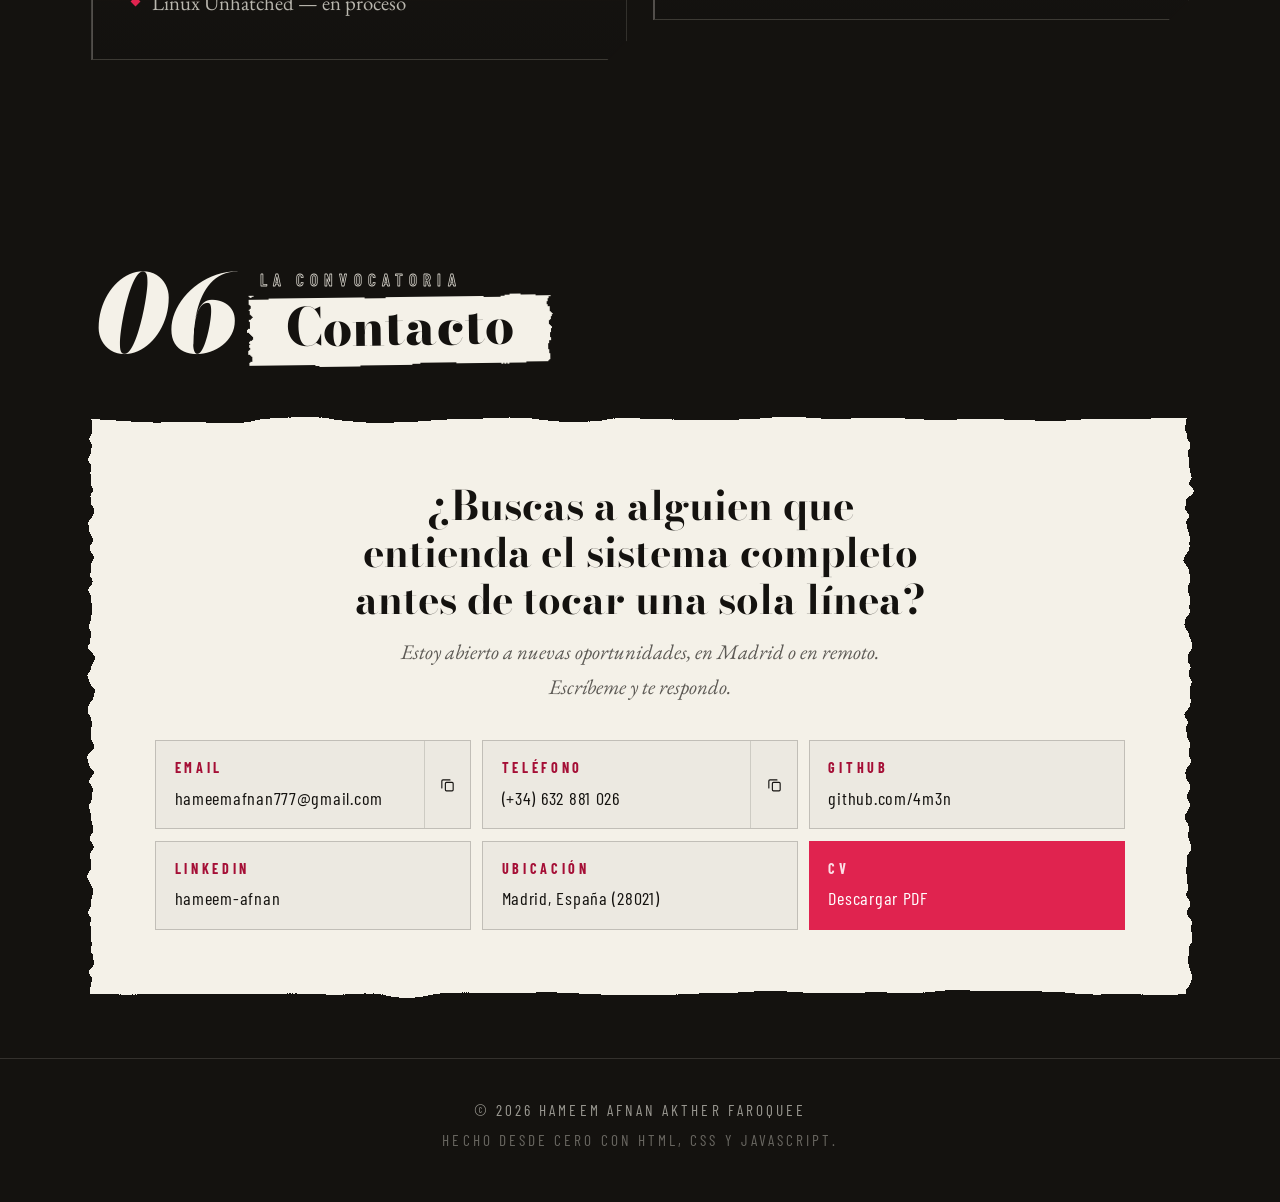
==== commit 08b75be2: "cambio de foto" ====
--- a/index.html
+++ b/index.html
@@ -1,775 +1,775 @@
-<!DOCTYPE html>
-<html lang="es" data-lang="es">
-
-<head>
-  <meta charset="UTF-8">
-  <meta name="viewport" content="width=device-width, initial-scale=1.0, viewport-fit=cover">
-  <meta name="description" content="Hameem Afnan Akther Faroquee — Desarrollador de Software en Madrid. 10 meses integrando ERP Odoo, APIs RESTful y bases de datos en producción (Tailored Spain). Portfolio, proyectos y CV.">
-  <meta name="author" content="Hameem Afnan Akther Faroquee">
-  <meta name="keywords" content="desarrollador software, Madrid, Odoo, ERP, API REST, Java, Python, MySQL, DAM, portfolio">
-  <meta name="theme-color" content="#14120f">
-
-  <meta property="og:type" content="website">
-  <meta property="og:title" content="Hameem Afnan — Desarrollador de Software">
-  <meta property="og:locale" content="es_ES">
-  <meta property="og:description" content="10 meses integrando ERP Odoo y APIs RESTful en producción. Desarrollo multiplataforma. Madrid, España.">
-  <meta property="og:image" content="https://4m3n.github.io/Portfolio/imagenes/og.png">
-  <meta property="og:image:width" content="1200">
-  <meta property="og:image:height" content="630">
-  <meta property="og:image:alt" content="Hameem Afnan — Desarrollador de Software, Madrid">
-  <meta property="og:site_name" content="Hameem Afnan">
-  <meta name="twitter:image" content="https://4m3n.github.io/Portfolio/imagenes/og.png">
-  <meta property="og:url" content="https://4m3n.github.io/Portfolio/">
-  <meta name="twitter:card" content="summary_large_image">
-  <meta name="robots" content="index, follow">
-  <link rel="canonical" href="https://4m3n.github.io/Portfolio/">
-
-  <title>Hameem Afnan — Desarrollador de Software · Madrid</title>
-
-  <!-- Datos estructurados: permite que Google muestre el panel de persona
-       y que LinkedIn / buscadores entiendan el puesto sin leer el maquetado. -->
-  <script type="application/ld+json">
-  {
-    "@context": "https://schema.org",
-    "@type": "Person",
-    "name": "Hameem Afnan Akther Faroquee",
-    "givenName": "Hameem Afnan",
-    "familyName": "Akther Faroquee",
-    "jobTitle": "Desarrollador de Software e Integraciones",
-    "url": "https://4m3n.github.io/Portfolio/",
-    "image": "https://4m3n.github.io/Portfolio/imagenes/mi-cara.webp",
-    "email": "mailto:hameemafnan777@gmail.com",
-    "telephone": "+34632881026",
-    "address": {
-      "@type": "PostalAddress",
-      "addressLocality": "Madrid",
-      "postalCode": "28021",
-      "addressCountry": "ES"
-    },
-    "sameAs": [
-      "https://github.com/4m3n",
-      "https://www.linkedin.com/in/hameem-afnan"
-    ],
-    "knowsLanguage": [
-      { "@type": "Language", "name": "Spanish" },
-      { "@type": "Language", "name": "Bengali" },
-      { "@type": "Language", "name": "English" },
-      { "@type": "Language", "name": "Hindi" }
-    ],
-    "knowsAbout": [
-      "Odoo ERP", "RESTful API", "Microsoft Dataverse", "Java", "Python",
-      "PHP", "MySQL", "SQL", "JavaScript", "Node.js", "discord.js",
-      "Linux Server", "Godot Engine",
-      "Android Studio", "Kotlin"
-    ],
-    "alumniOf": {
-      "@type": "EducationalOrganization",
-      "name": "DIGITECH",
-      "address": { "@type": "PostalAddress", "addressLocality": "Madrid", "addressCountry": "ES" }
-    },
-    "hasCredential": {
-      "@type": "EducationalOccupationalCredential",
-      "name": "Técnico Superior en Desarrollo de Aplicaciones Multiplataforma",
-      "credentialCategory": "CFGS"
-    },
-    "hasOccupation": {
-      "@type": "Occupation",
-      "name": "Desarrollador de Software e Integraciones",
-      "occupationLocation": { "@type": "City", "name": "Madrid" },
-      "skills": "Odoo ERP, APIs RESTful, Dataverse, SQL, flujos HTTP"
-    }
-  }
-  </script>
-
-  <link rel="icon" href="./imagenes/marca.svg" type="image/svg+xml">
-  <link rel="icon" href="./imagenes/icono-32.png" sizes="32x32" type="image/png">
-  <link rel="apple-touch-icon" href="./imagenes/icono-180.png">
-  <link rel="preconnect" href="https://fonts.googleapis.com">
-  <link rel="preconnect" href="https://fonts.gstatic.com" crossorigin>
-  <link href="https://fonts.googleapis.com/css2?family=Bodoni+Moda:ital,opsz,wght@0,6..96,400..900;1,6..96,400..900&family=EB+Garamond:ital,wght@0,400..600;1,400..600&family=Barlow+Condensed:wght@400..700&display=swap" rel="stylesheet">
-  <link rel="stylesheet" href="MiPagina.css">
-
-  <!-- Marca de que hay JavaScript. Va aquí, antes del primer pintado, para que
-       el contenido nunca parpadee: sin script todo se ve, con script se anima. -->
-  <script>document.documentElement.classList.add('js');</script>
-</head>
-
-<body>
-
-  <!-- ============================================================
-       FILTROS SVG — bordes rasgados y manchas de tinta
-       ============================================================ -->
-  <svg class="svg-defs" aria-hidden="true" focusable="false" width="0" height="0">
-    <defs>
-      <filter id="fx-torn" x="-6%" y="-40%" width="112%" height="180%" color-interpolation-filters="sRGB">
-        <feTurbulence type="fractalNoise" baseFrequency="0.012 0.14" numOctaves="2" seed="11" result="n" />
-        <feDisplacementMap in="SourceGraphic" in2="n" scale="11" xChannelSelector="R" yChannelSelector="G" />
-      </filter>
-      <filter id="fx-torn-sm" x="-8%" y="-50%" width="116%" height="200%" color-interpolation-filters="sRGB">
-        <feTurbulence type="fractalNoise" baseFrequency="0.02 0.2" numOctaves="2" seed="5" result="n" />
-        <feDisplacementMap in="SourceGraphic" in2="n" scale="6" xChannelSelector="R" yChannelSelector="G" />
-      </filter>
-      <filter id="fx-torn-big" x="-4%" y="-8%" width="108%" height="116%" color-interpolation-filters="sRGB">
-        <feTurbulence type="fractalNoise" baseFrequency="0.008 0.06" numOctaves="2" seed="3" result="n" />
-        <feDisplacementMap in="SourceGraphic" in2="n" scale="16" xChannelSelector="R" yChannelSelector="G" />
-      </filter>
-      <filter id="fx-splat" x="-14%" y="-30%" width="128%" height="160%" color-interpolation-filters="sRGB">
-        <feTurbulence type="fractalNoise" baseFrequency="0.035 0.07" numOctaves="2" seed="17" result="n" />
-        <feDisplacementMap in="SourceGraphic" in2="n" scale="13" xChannelSelector="R" yChannelSelector="G" />
-      </filter>
-    </defs>
-  </svg>
-
-  <!-- ============================================================
-       AMBIENTE
-       ============================================================ -->
-  <canvas id="bg-canvas" aria-hidden="true"></canvas>
-  <div class="fx-strokes" aria-hidden="true">
-    <span class="stroke stroke--rose"></span>
-    <span class="stroke stroke--aqua"></span>
-  </div>
-  <div class="fx-grain" aria-hidden="true"></div>
-  <div class="fx-lines" aria-hidden="true"></div>
-
-  <div class="progress" aria-hidden="true"><span id="progressBar"></span></div>
-
-  <!-- ============================================================
-       INTRO
-       ============================================================ -->
-  <div id="gate" class="gate" aria-hidden="true">
-    <div class="gate__mark">
-      <svg viewBox="0 0 200 200" width="180" height="180">
-        <circle class="r-out" cx="100" cy="100" r="86" />
-        <circle class="r-mid" cx="100" cy="100" r="70" />
-        <g class="r-ticks">
-          <path d="M100 6 V26 M100 174 V194 M6 100 H26 M174 100 H194" />
-          <path d="M33 33 L47 47 M167 33 L153 47 M33 167 L47 153 M167 167 L153 153" />
-        </g>
-      </svg>
-      <span class="gate__letter">H</span>
-    </div>
-  </div>
-
-  <a class="skip" href="#perfil">Ir al contenido</a>
-
-  <!-- Velo del menú móvil: oscurece y, sobre todo, permite cerrar
-       tocando fuera, que es lo que la gente intenta por instinto. -->
-  <div class="scrim" id="scrim" aria-hidden="true"></div>
-
-  <!-- ============================================================
-       BARRA SUPERIOR
-       ============================================================ -->
-  <header class="topbar" id="topbar">
-    <a class="brand" href="#inicio" aria-label="Inicio">
-      <span class="brand__mark" aria-hidden="true">
-          <svg viewBox="0 0 64 64">
-            <polygon class="m-slab" points="15.74,5 59.74,5 48.26,59 4.26,59" />
-            <g class="m-h" transform="matrix(1 0 -0.2126 1 6.803 0)">
-              <rect x="20.5" y="15" width="7" height="34" />
-              <rect x="36.5" y="15" width="7" height="34" />
-              <rect x="27.5" y="30.4" width="9" height="3.2" />
-              <rect x="17.2" y="15" width="13.6" height="2.4" />
-              <rect x="17.2" y="46.6" width="13.6" height="2.4" />
-              <rect x="33.2" y="15" width="13.6" height="2.4" />
-              <rect x="33.2" y="46.6" width="13.6" height="2.4" />
-            </g>
-            <path class="m-star" d="M53 3 L55.2 10.3 L62 12.5 L55.2 14.7 L53 22 L50.8 14.7 L44 12.5 L50.8 10.3 Z" />
-          </svg>
-        </span>
-      <span class="brand__txt">
-        <b>HAMEEM</b>
-        <i data-en="SOFTWARE DEVELOPER">DESARROLLADOR</i>
-      </span>
-    </a>
-
-    <nav class="nav" id="nav" aria-label="Secciones">
-      <a href="#perfil"      class="nav__link"><b>01</b><span data-en="Profile">Perfil</span></a>
-      <a href="#trayectoria" class="nav__link"><b>02</b><span data-en="Career">Trayectoria</span></a>
-      <a href="#proyectos"   class="nav__link"><b>03</b><span data-en="Work">Proyectos</span></a>
-      <a href="#habilidades" class="nav__link"><b>04</b><span data-en="Skills">Habilidades</span></a>
-      <a href="#formacion"   class="nav__link"><b>05</b><span data-en="Education">Formación</span></a>
-      <a href="#contacto"    class="nav__link"><b>06</b><span data-en="Contact">Contacto</span></a>
-    </nav>
-
-    <div class="topbar__side">
-      <button id="langBtn" class="pill-btn" type="button" aria-label="Cambiar idioma / Switch language">
-        <span id="langLabel">ES</span>
-      </button>
-      <button id="menuBtn" class="burger" type="button" aria-expanded="false" aria-controls="nav" aria-label="Abrir menú">
-        <span></span><span></span><span></span>
-      </button>
-    </div>
-  </header>
-
-  <main>
-
-    <!-- ==========================================================
-         PORTADA
-         ========================================================== -->
-    <section id="inicio" class="hero">
-      <div class="hero__inner">
-
-        <div class="hero__text">
-          <p class="hero__eyebrow reveal">
-            <span class="stripe stripe--rose" data-en="AVAILABLE FOR WORK">DISPONIBLE PARA TRABAJAR</span>
-            <span class="hero__place">MADRID · ESPAÑA</span>
-          </p>
-
-          <h1 class="hero__name reveal">
-            <span class="hero__first"><em>H</em>AMEEM</span>
-            <span class="hero__last"><span class="stripe stripe--paper">AFNAN</span></span>
-          </h1>
-
-          <p class="hero__surname reveal">Akther Faroquee</p>
-
-          <p class="hero__role reveal" data-en="Software Developer · Enterprise integrations and RESTful APIs">
-            Desarrollador de Software · Integraciones enterprise y APIs RESTful
-          </p>
-
-          <p class="hero__lede reveal" data-en="I build the bridges between systems that were never designed to talk to each other. Odoo ERP, RESTful APIs, Linux servers — and video games when the day is over.">
-            Construyo los puentes entre sistemas que nunca fueron pensados para hablarse entre sí. ERP Odoo, APIs RESTful, servidores Linux — y videojuegos cuando acaba la jornada.
-          </p>
-
-          <ul class="hero__proof reveal">
-            <li>
-              <b>10</b>
-              <span data-en="months in production">meses en producción</span>
-            </li>
-            <li>
-              <b>4</b>
-              <span data-en="own projects shipped">proyectos propios</span>
-            </li>
-            <li>
-              <b>4</b>
-              <span data-en="languages, two native">idiomas, dos nativos</span>
-            </li>
-          </ul>
-
-          <div class="hero__cta reveal">
-            <a class="btn btn--solid" href="#proyectos" data-en="VIEW PROJECTS">VER PROYECTOS</a>
-            <a class="btn" href="./imagenes/cv-hameem-afnan.pdf" target="_blank" rel="noopener" data-en="DOWNLOAD CV">DESCARGAR CV</a>
-          </div>
-
-          <ul class="hero__links reveal">
-            <li><a href="mailto:hameemafnan777@gmail.com">hameemafnan777@gmail.com</a></li>
-            <li><a href="https://github.com/4m3n" target="_blank" rel="noopener">github.com/4m3n</a></li>
-            <li><a href="https://www.linkedin.com/in/hameem-afnan" target="_blank" rel="noopener">linkedin</a></li>
-          </ul>
-        </div>
-
-        <div class="hero__portrait reveal">
-          <div class="portrait">
-            <svg class="portrait__ring" viewBox="0 0 320 320" aria-hidden="true">
-              <circle class="p-ring" cx="160" cy="160" r="150" />
-              <circle class="p-ring p-ring--dash" cx="160" cy="160" r="138" />
-              <g class="p-ticks">
-                <path d="M160 2 V22 M160 298 V318 M2 160 H22 M298 160 H318" />
-                <path d="M47 47 L61 61 M273 47 L259 61 M47 273 L61 259 M273 273 L259 259" />
-              </g>
-              <path class="p-arc" d="M160 14 A146 146 0 0 1 306 160" />
-            </svg>
-            <div class="portrait__photo">
-              <img src="./imagenes/mi-cara.webp" alt="Retrato de Hameem Afnan Akther Faroquee" width="742" height="932" decoding="async" fetchpriority="high">
-            </div>
-            <span class="portrait__tag">
-              <b>MMXXVI</b>
-              <i data-en="MULTI-PLATFORM DEV">DAM · MULTIPLATAFORMA</i>
-            </span>
-          </div>
-        </div>
-
-      </div>
-
-      <a class="scroll-cue" href="#perfil" aria-label="Bajar">
-        <span data-en="SCROLL">DESLIZA</span><i aria-hidden="true"></i>
-      </a>
-    </section>
-
-    <!-- ==========================================================
-         01 · PERFIL
-         ========================================================== -->
-    <section id="perfil" class="section">
-      <header class="sec-head reveal">
-        <span class="sec-head__flavor" data-en="THE PROTAGONIST">EL PROTAGONISTA</span>
-        <span class="sec-head__num" aria-hidden="true">01</span>
-        <h2 class="sec-head__title"><span class="stripe stripe--paper" data-en="Profile">Perfil</span></h2>
-      </header>
-
-      <div class="profile-grid">
-        <article class="slab reveal">
-          <p class="drop" data-en="I am a multi-platform developer. I spent ten months at Tailored Spain designing and implementing integrations between systems that were never meant to talk to each other, inside a production environment where a mistake is visible the same morning. I move comfortably between an ERP, a RESTful API and a Linux server, and I especially enjoy the problems that demand understanding the whole architecture before touching a single line of code.">
-            Soy programador multiplataforma. Pasé diez meses en Tailored Spain diseñando e implementando integraciones entre sistemas que no fueron pensados para hablarse entre sí, dentro de un entorno de producción donde un error se ve la misma mañana. Me muevo con soltura entre un ERP, una API RESTful y un servidor Linux, y disfruto especialmente de los problemas que exigen entender la arquitectura completa antes de tocar una sola línea de código.
-          </p>
-          <p data-en="Outside work I develop video games, which is where I learned that a good system is one nobody notices. That obsession with what happens under the surface is what I bring to a team: clean code, documented decisions and integrations that keep running when nobody is watching.">
-            Fuera del trabajo desarrollo videojuegos, que es donde aprendí que un buen sistema se nota cuando nadie repara en él. Esa obsesión por lo que ocurre bajo la superficie es lo que aporto a un equipo: código limpio, decisiones documentadas e integraciones que siguen funcionando cuando nadie las mira.
-          </p>
-
-          <dl class="facts">
-            <div><dt data-en="BASE">BASE</dt><dd data-en="Madrid, Spain (28021)">Madrid, España (28021)</dd></div>
-            <div><dt data-en="EXPERIENCE">EXPERIENCIA</dt><dd data-en="10 months · Tailored Spain (2025—2026)">10 meses · Tailored Spain (2025—2026)</dd></div>
-            <div><dt data-en="SPECIALTY">ESPECIALIDAD</dt><dd data-en="ERP · RESTful APIs · Cloud integration">ERP · APIs RESTful · Integración cloud</dd></div>
-            <div><dt data-en="LANGUAGES">IDIOMAS</dt><dd data-en="Spanish · English B2 · Bengali · Hindi">Español · Inglés B2 · Bengalí · Hindi</dd></div>
-            <div><dt data-en="EDUCATION">FORMACIÓN</dt><dd data-en="Higher Degree — Multi-Platform App Development">CFGS Desarrollo de Aplicaciones Multiplataforma</dd></div>
-            <div class="facts__hot"><dt data-en="STATUS">ESTADO</dt><dd><span class="dot" aria-hidden="true"></span><span data-en="AVAILABLE FOR HIRE">DISPONIBLE PARA PROYECTOS</span></dd></div>
-          </dl>
-        </article>
-
-        <article class="slab slab--stats reveal">
-          <h3 class="slab__title"><span data-en="ROYAL VIRTUES">VIRTUDES</span></h3>
-          <p class="slab__sub" data-en="How I work, measured honestly.">Cómo trabajo, medido con honestidad.</p>
-
-          <ul class="virtues">
-            <li class="virtue" data-pct="88" style="--pct:0.88">
-              <span class="virtue__rank" aria-hidden="true">5</span>
-              <span class="virtue__name" data-en="WISDOM">SABIDURÍA</span>
-              <span class="virtue__track"><i></i></span>
-              <span class="virtue__hint" data-en="Architecture, patterns and system design.">Arquitectura, patrones y diseño de sistemas.</span>
-            </li>
-            <li class="virtue" data-pct="90" style="--pct:0.9">
-              <span class="virtue__rank" aria-hidden="true">5</span>
-              <span class="virtue__name" data-en="IMAGINATION">IMAGINACIÓN</span>
-              <span class="virtue__track"><i></i></span>
-              <span class="virtue__hint" data-en="Speed and creativity when implementing solutions.">Velocidad y creatividad al implementar soluciones.</span>
-            </li>
-            <li class="virtue" data-pct="84" style="--pct:0.84">
-              <span class="virtue__rank" aria-hidden="true">4</span>
-              <span class="virtue__name" data-en="COURAGE">VALOR</span>
-              <span class="virtue__track"><i></i></span>
-              <span class="virtue__hint" data-en="Critical production incidents, handled calmly.">Incidencias críticas en producción, sin dramatizar.</span>
-            </li>
-            <li class="virtue" data-pct="80" style="--pct:0.8">
-              <span class="virtue__rank" aria-hidden="true">4</span>
-              <span class="virtue__name" data-en="TOLERANCE">TOLERANCIA</span>
-              <span class="virtue__track"><i></i></span>
-              <span class="virtue__hint" data-en="Code review, mentoring and teamwork.">Code review, mentoría y trabajo en equipo.</span>
-            </li>
-            <li class="virtue" data-pct="76" style="--pct:0.76">
-              <span class="virtue__rank" aria-hidden="true">4</span>
-              <span class="virtue__name" data-en="ELOQUENCE">ELOCUENCIA</span>
-              <span class="virtue__track"><i></i></span>
-              <span class="virtue__hint" data-en="Translating the technical into language clients understand.">Traducir lo técnico a un lenguaje que el cliente entiende.</span>
-            </li>
-          </ul>
-        </article>
-      </div>
-    </section>
-
-    <!-- ==========================================================
-         02 · TRAYECTORIA
-         ========================================================== -->
-    <section id="trayectoria" class="section">
-      <header class="sec-head reveal">
-        <span class="sec-head__flavor" data-en="THE CHRONICLE">LA CRÓNICA</span>
-        <span class="sec-head__num" aria-hidden="true">02</span>
-        <h2 class="sec-head__title"><span class="stripe stripe--paper" data-en="Career">Trayectoria</span></h2>
-      </header>
-
-      <ol class="log">
-        <li class="entry reveal">
-          <div class="entry__emblem" aria-hidden="true">
-            <svg viewBox="0 0 100 100">
-              <circle class="e-ring" cx="50" cy="50" r="44" />
-              <circle class="e-ring e-ring--in" cx="50" cy="50" r="34" />
-              <path class="e-star" d="M50 18 L57 43 L82 50 L57 57 L50 82 L43 57 L18 50 L43 43 Z" />
-            </svg>
-            <b>I</b>
-          </div>
-          <div class="entry__body">
-            <p class="entry__when">
-              <span class="skewpill">SEP 2025 — JUN 2026</span>
-              <span class="dur"><b>10</b> <span data-en="MONTHS">MESES</span></span>
-              <span class="live live--done" data-en="COMPLETED">COMPLETADO</span>
-            </p>
-            <h3 class="entry__role" data-en="Software &amp; Integrations Developer">Desarrollador de Software e Integraciones</h3>
-            <p class="entry__org">TAILORED SPAIN</p>
-            <p class="entry__kind" data-en="On-the-job training (FCT) for the Multi-Platform App Development degree — ten months inside a real production environment, with my own tickets and deliverables.">
-              Prácticas de empresa (FCT) del ciclo DAM — diez meses dentro de un entorno de producción real, con tareas y entregables propios.
-            </p>
-            <ul class="entry__tasks">
-              <li data-en="Development and integration of ERP systems (Odoo) through HTTP flows and RESTful APIs.">Desarrollo e integración de sistemas ERP (Odoo) mediante flujos HTTP y APIs RESTful.</li>
-              <li data-en="Management of international web environment migrations (ALM) on Dataverse.">Gestión de migraciones de entornos web internacionales (ALM) sobre Dataverse.</li>
-              <li data-en="Resolution of critical web architecture incidents and database synchronisation.">Resolución de incidencias críticas de arquitectura web y sincronización de bases de datos.</li>
-              <li data-en="Automation of internal processes and communication between heterogeneous platforms.">Automatización de procesos internos y comunicación entre plataformas heterogéneas.</li>
-            </ul>
-            <div class="chips"><span>Odoo ERP</span><span>REST APIs</span><span>Dataverse</span><span>SQL</span><span>HTTP Flows</span></div>
-          </div>
-        </li>
-
-        <li class="entry reveal">
-          <div class="entry__emblem" aria-hidden="true">
-            <svg viewBox="0 0 100 100">
-              <circle class="e-ring" cx="50" cy="50" r="44" />
-              <circle class="e-ring e-ring--in" cx="50" cy="50" r="34" />
-              <path class="e-star" d="M50 18 L57 43 L82 50 L57 57 L50 82 L43 57 L18 50 L43 43 Z" />
-            </svg>
-            <b>II</b>
-          </div>
-          <div class="entry__body">
-            <p class="entry__when">
-              <span class="skewpill">2022 — <span data-en="PRESENT">PRESENTE</span></span>
-              <span class="dur"><b>4</b> <span data-en="YEARS">AÑOS</span></span>
-              <span class="live" data-en="ONGOING">EN CURSO</span>
-            </p>
-            <h3 class="entry__role" data-en="Independent development">Desarrollo independiente</h3>
-            <p class="entry__org" data-en="PERSONAL PROJECTS">PROYECTOS PROPIOS</p>
-            <ul class="entry__tasks">
-              <li data-en="Design and programming of Demonborne, a 2D dark-fantasy game with elemental combat.">Diseño y programación de Demonborne, videojuego 2D de fantasía oscura con combate elemental.</li>
-              <li data-en="Real-time client/server architecture with Java sockets, deployed on Ubuntu Server.">Arquitectura cliente/servidor en tiempo real con sockets Java y despliegue en Ubuntu Server.</li>
-              <li data-en="Full-stack web platform development with PHP, MySQL and JavaScript.">Desarrollo full-stack de plataformas web con PHP, MySQL y JavaScript.</li>
-              <li data-en="Discord bot on Node.js: slash commands, automatic moderation and a levels system with persistent profiles.">Bot de Discord sobre Node.js: comandos slash, moderación automática y sistema de niveles con perfiles persistentes.</li>
-            </ul>
-            <div class="chips"><span>Godot</span><span>Kotlin</span><span>Java</span><span>Node.js</span><span>PHP</span><span>MySQL</span></div>
-          </div>
-        </li>
-
-        <li class="entry entry--quiet reveal">
-          <div class="entry__emblem" aria-hidden="true">
-            <svg viewBox="0 0 100 100">
-              <circle class="e-ring" cx="50" cy="50" r="44" />
-              <circle class="e-ring e-ring--in" cx="50" cy="50" r="34" />
-            </svg>
-            <b>III</b>
-          </div>
-          <div class="entry__body">
-            <p class="entry__when"><span class="skewpill">2021 — 2023</span> <span class="live live--off" data-en="RETAIL">COMERCIO</span></p>
-            <h3 class="entry__role" data-en="Sales assistant · Cashier · Stock replenishment">Dependiente · Cajero · Reponedor</h3>
-            <p class="entry__org">LOLA REY · SOUVENIRS — MADRID</p>
-            <ul class="entry__tasks">
-              <li data-en="Three consecutive seasons of customer-facing work: sales, cash handling and stock control.">Tres campañas consecutivas de cara al público: venta, caja y control de stock.</li>
-              <li data-en="Where I learned responsibility, pace under pressure and real teamwork.">Donde aprendí responsabilidad, ritmo bajo presión y trabajo en equipo de verdad.</li>
-            </ul>
-          </div>
-        </li>
-      </ol>
-    </section>
-
-    <!-- ==========================================================
-         03 · PROYECTOS
-         ========================================================== -->
-    <section id="proyectos" class="section">
-      <header class="sec-head reveal">
-        <span class="sec-head__flavor" data-en="THE DEEDS">LAS GESTAS</span>
-        <span class="sec-head__num" aria-hidden="true">03</span>
-        <h2 class="sec-head__title"><span class="stripe stripe--paper" data-en="Projects">Proyectos</span></h2>
-      </header>
-
-      <article class="feature reveal">
-        <div class="feature__body">
-          <p class="kicker kicker--rose" data-en="CASE STUDY · ENTERPRISE">CASO DE ESTUDIO · ENTERPRISE</p>
-          <h3 class="feature__title"><em>I</em><span data-en="NTEGRATION — ODOO ERP">NTEGRACIÓN ERP ODOO</span></h3>
-          <p class="feature__meta">
-            <span>TAILORED SPAIN</span>
-            <span data-en="10 MONTHS">10 MESES</span>
-            <span data-en="PRODUCTION">PRODUCCIÓN</span>
-          </p>
-          <p data-en="Design and implementation of a communication infrastructure between the ERP and the company's satellite systems, through automated flows and RESTful API consumption in a real production environment. It removed manual data entry and the desynchronisation between platforms.">
-            Diseño e implementación de una infraestructura de comunicación entre el ERP y los sistemas satélite de la compañía, mediante flujos automatizados y consumo de APIs RESTful en un entorno de producción real. Eliminó la introducción manual de datos y la desincronización entre plataformas.
-          </p>
-          <div class="chips"><span>REST APIs</span><span>Odoo ERP</span><span>Dataverse</span><span>HTTP Flows</span><span>SQL</span></div>
-          <p class="feature__closed" data-en="NO PUBLIC LINK · CODE OWNED BY THE CLIENT">SIN ENLACE PÚBLICO · CÓDIGO PROPIEDAD DEL CLIENTE</p>
-        </div>
-        <div class="feature__mark" aria-hidden="true">
-          <svg viewBox="0 0 220 220">
-            <circle class="f-ring" cx="110" cy="110" r="100" />
-            <circle class="f-ring f-ring--in" cx="110" cy="110" r="78" />
-            <g class="f-ticks">
-              <path d="M110 4 V30 M110 190 V216 M4 110 H30 M190 110 H216" />
-              <path d="M39 39 L57 57 M181 39 L163 57 M39 181 L57 163 M181 181 L163 163" />
-            </g>
-            <path class="f-star" d="M110 40 L124 96 L180 110 L124 124 L110 180 L96 124 L40 110 L96 96 Z" />
-          </svg>
-        </div>
-      </article>
-
-      <div class="cards">
-        <article class="card reveal">
-          <div class="card__shot">
-            <img src="./imagenes/DEMONBORNE.webp" alt="Demonborne, videojuego 2D de fantasía oscura" loading="lazy" decoding="async" width="1022" height="661">
-          </div>
-          <p class="kicker" data-en="INDIE GAME · IN DEV">VIDEOJUEGO · EN DESARROLLO</p>
-          <h3 class="card__title"><em>D</em>EMONBORNE</h3>
-          <p data-en="A 2D dark-fantasy game: a powerless protagonist makes a pact with a demon and gains elemental abilities. Element-based strategic combat, custom physics and progression tied to the narrative.">
-            Videojuego 2D de fantasía oscura: un protagonista sin poderes pacta con un demonio y adquiere habilidades elementales. Combate estratégico por elementos, físicas propias y progresión ligada a la narrativa.
-          </p>
-          <div class="chips"><span>Godot</span><span>Kotlin</span><span>Android Studio</span></div>
-          <a class="act" href="https://github.com/4m3n/DemonBorne.git" target="_blank" rel="noopener"><span data-en="REPOSITORY">REPOSITORIO</span><i aria-hidden="true">→</i></a>
-        </article>
-
-        <article class="card reveal">
-          <div class="card__shot">
-            <img src="./imagenes/Chat%20Sockets.png" alt="Arquitectura de sockets en Java" loading="lazy" decoding="async" width="463" height="362">
-          </div>
-          <p class="kicker" data-en="SERVER · REAL TIME">SERVIDOR · TIEMPO REAL</p>
-          <h3 class="card__title"><em>S</em>OCKETS</h3>
-          <p data-en="Real-time client/server communication over Java sockets, with thread management for multiple simultaneous clients and deployment on Ubuntu Server. A reusable base for bots and multi-client systems.">
-            Comunicación cliente/servidor en tiempo real sobre sockets Java, con gestión de hilos para múltiples clientes simultáneos y despliegue en Ubuntu Server. Base reutilizable para bots y sistemas multicliente.
-          </p>
-          <div class="chips"><span>Java Sockets</span><span>Multithreading</span><span>Ubuntu Server</span></div>
-          <a class="act" href="https://github.com/4m3n/ChatSockets.git" target="_blank" rel="noopener"><span data-en="REPOSITORY">REPOSITORIO</span><i aria-hidden="true">→</i></a>
-        </article>
-
-        <article class="card reveal">
-          <div class="card__shot card__shot--art">
-            <svg viewBox="0 0 120 120" role="img" aria-label="Emblema del bot de Discord">
-              <circle class="b-ring" cx="60" cy="60" r="52" />
-              <circle class="b-ring b-ring--in" cx="60" cy="60" r="41" />
-              <g class="b-ticks"><path d="M60 2 V14 M60 106 V118 M2 60 H14 M106 60 H118" /></g>
-              <path class="b-ant" d="M60 34 V44" />
-              <circle class="b-ant" cx="60" cy="31" r="3.4" />
-              <rect class="b-body" x="38" y="44" width="44" height="34" rx="11" />
-              <circle class="b-eye" cx="50" cy="61" r="3.8" />
-              <circle class="b-eye" cx="70" cy="61" r="3.8" />
-              <path class="b-slash" d="M54 97 L66 83" />
-            </svg>
-          </div>
-          <p class="kicker" data-en="COMMUNITY BOT · NODE.JS">BOT DE COMUNIDAD · NODE.JS</p>
-          <h3 class="card__title"><em>D</em>ISCORD BOT</h3>
-          <p data-en="A bot for Discord servers built on discord.js: slash commands, automatic moderation with filters, sanctions and event logging, and an economy and levels system with persistent per-user profiles. It consumes external APIs and returns the answers as embeds.">
-            Bot para servidores de Discord sobre discord.js: comandos slash, moderación automática con filtros, sanciones y registro de eventos, y un sistema de economía y niveles con perfiles persistentes por usuario. Consume APIs externas y devuelve las respuestas en embeds.
-          </p>
-          <div class="chips"><span>Node.js</span><span>discord.js</span><span>JavaScript</span><span>REST APIs</span></div>
-        </article>
-
-        <article class="card reveal">
-          <div class="card__shot">
-            <img src="./imagenes/GeekHub.webp" alt="GeekHub, tienda online de electrónica" loading="lazy" decoding="async" width="631" height="451">
-          </div>
-          <p class="kicker" data-en="E-COMMERCE · FULL STACK">E-COMMERCE · FULL STACK</p>
-          <h3 class="card__title"><em>G</em>EEKHUB</h3>
-          <p data-en="Electronics online store with a featured-product slider, categorised menu and responsive layout. Custom front and back end, focused on intuitive navigation and efficient database communication.">
-            Tienda online de electrónica con slider de productos destacados, menú categorizado y diseño responsive. Front y back propios, con foco en navegación intuitiva y comunicación eficiente con la base de datos.
-          </p>
-          <div class="chips"><span>PHP</span><span>MySQL</span><span>JavaScript</span><span>HTML5 / CSS3</span></div>
-        </article>
-      </div>
-    </section>
-
-    <!-- ==========================================================
-         04 · HABILIDADES
-         ========================================================== -->
-    <section id="habilidades" class="section">
-      <header class="sec-head reveal">
-        <span class="sec-head__flavor" data-en="THE ARCHETYPES">LOS ARQUETIPOS</span>
-        <span class="sec-head__num" aria-hidden="true">04</span>
-        <h2 class="sec-head__title"><span class="stripe stripe--paper" data-en="Skills">Habilidades</span></h2>
-      </header>
-
-      <p class="lede reveal" data-en="Each archetype groups the tools I work with. The percentages are honest: they reflect real fluency, not aspirations.">
-        Cada arquetipo agrupa las herramientas con las que trabajo. Los porcentajes son honestos: reflejan soltura real, no aspiraciones.
-      </p>
-
-      <div class="archs">
-        <section class="arch reveal">
-          <header class="arch__head">
-            <span class="arch__glyph" aria-hidden="true">
-              <svg viewBox="0 0 60 60"><circle cx="30" cy="30" r="26" /><path d="M30 10 L35 25 L50 30 L35 35 L30 50 L25 35 L10 30 L25 25 Z" /></svg>
-            </span>
-            <h3><em>A</em><span data-en="RCHITECT">RQUITECTO</span></h3>
-            <span class="arch__tier" data-en="BACKEND &amp; DATA">BACKEND Y DATOS</span>
-          </header>
-          <ul class="skills">
-            <li class="skill" data-pct="85" style="--pct:0.85"><span class="skill__n">Java</span><span class="skill__track"><i></i></span><span class="skill__p">85</span></li>
-            <li class="skill" data-pct="82" style="--pct:0.82"><span class="skill__n">SQL / MySQL</span><span class="skill__track"><i></i></span><span class="skill__p">82</span></li>
-            <li class="skill" data-pct="80" style="--pct:0.8"><span class="skill__n">Python</span><span class="skill__track"><i></i></span><span class="skill__p">80</span></li>
-            <li class="skill" data-pct="70" style="--pct:0.7"><span class="skill__n">PHP</span><span class="skill__track"><i></i></span><span class="skill__p">70</span></li>
-            <li class="skill" data-pct="65" style="--pct:0.65"><span class="skill__n">PL/SQL</span><span class="skill__track"><i></i></span><span class="skill__p">65</span></li>
-          </ul>
-        </section>
-
-        <section class="arch reveal">
-          <header class="arch__head">
-            <span class="arch__glyph" aria-hidden="true">
-              <svg viewBox="0 0 60 60"><circle cx="30" cy="30" r="26" /><path d="M30 10 L35 25 L50 30 L35 35 L30 50 L25 35 L10 30 L25 25 Z" /></svg>
-            </span>
-            <h3><em>A</em><span data-en="RTIFICER">RTÍFICE</span></h3>
-            <span class="arch__tier" data-en="FRONTEND &amp; APPS">FRONTEND Y APPS</span>
-          </header>
-          <ul class="skills">
-            <li class="skill" data-pct="88" style="--pct:0.88"><span class="skill__n">HTML5</span><span class="skill__track"><i></i></span><span class="skill__p">88</span></li>
-            <li class="skill" data-pct="82" style="--pct:0.82"><span class="skill__n">CSS3 / Bootstrap</span><span class="skill__track"><i></i></span><span class="skill__p">82</span></li>
-            <li class="skill" data-pct="78" style="--pct:0.78"><span class="skill__n">JavaScript</span><span class="skill__track"><i></i></span><span class="skill__p">78</span></li>
-            <li class="skill" data-pct="72" style="--pct:0.72"><span class="skill__n">Android Studio</span><span class="skill__track"><i></i></span><span class="skill__p">72</span></li>
-            <li class="skill" data-pct="68" style="--pct:0.68"><span class="skill__n">Godot</span><span class="skill__track"><i></i></span><span class="skill__p">68</span></li>
-          </ul>
-        </section>
-
-        <section class="arch reveal">
-          <header class="arch__head">
-            <span class="arch__glyph" aria-hidden="true">
-              <svg viewBox="0 0 60 60"><circle cx="30" cy="30" r="26" /><path d="M30 10 L35 25 L50 30 L35 35 L30 50 L25 35 L10 30 L25 25 Z" /></svg>
-            </span>
-            <h3><em>G</em><span data-en="UARDIAN">UARDIÁN</span></h3>
-            <span class="arch__tier" data-en="TOOLS &amp; OPS">HERRAMIENTAS Y OPS</span>
-          </header>
-          <ul class="skills">
-            <li class="skill" data-pct="90" style="--pct:0.9"><span class="skill__n">Odoo ERP</span><span class="skill__track"><i></i></span><span class="skill__p">90</span></li>
-            <li class="skill" data-pct="87" style="--pct:0.87"><span class="skill__n">Git / GitHub</span><span class="skill__track"><i></i></span><span class="skill__p">87</span></li>
-            <li class="skill" data-pct="78" style="--pct:0.78"><span class="skill__n">Dataverse</span><span class="skill__track"><i></i></span><span class="skill__p">78</span></li>
-            <li class="skill" data-pct="75" style="--pct:0.75"><span class="skill__n">Linux Server</span><span class="skill__track"><i></i></span><span class="skill__p">75</span></li>
-            <li class="skill" data-pct="70" style="--pct:0.7"><span class="skill__n">Windows Server</span><span class="skill__track"><i></i></span><span class="skill__p">70</span></li>
-          </ul>
-        </section>
-      </div>
-
-      <div class="stack reveal" aria-label="Tecnologías">
-        <img src="./imagenes/min/450_1000.webp" alt="Java" loading="lazy" decoding="async" width="96" height="96">
-        <img src="./imagenes/min/Python-logo-notext.svg.webp" alt="Python" loading="lazy" decoding="async" width="87" height="96">
-        <img src="./imagenes/min/javascript.webp" alt="JavaScript" loading="lazy" decoding="async" width="207" height="96">
-        <img src="./imagenes/min/html.webp" alt="HTML5" loading="lazy" decoding="async" width="114" height="96">
-        <img src="./imagenes/min/CSS3_logo_and_wordmark.svg.webp" alt="CSS3" loading="lazy" decoding="async" width="82" height="96">
-        <img src="./imagenes/min/bootstrap.webp" alt="Bootstrap" loading="lazy" decoding="async" width="96" height="96">
-        <img src="./imagenes/min/PHP-logo.svg.webp" alt="PHP" loading="lazy" decoding="async" width="178" height="96">
-        <img src="./imagenes/min/mysql.webp" alt="MySQL" loading="lazy" decoding="async" width="144" height="96">
-        <img src="./imagenes/min/SQL.webp" alt="SQL" loading="lazy" decoding="async" width="183" height="96">
-        <img src="./imagenes/min/android-studio-logo-1.webp" alt="Android Studio" loading="lazy" decoding="async" width="192" height="96">
-      </div>
-    </section>
-
-    <!-- ==========================================================
-         05 · FORMACIÓN
-         ========================================================== -->
-    <section id="formacion" class="section">
-      <header class="sec-head reveal">
-        <span class="sec-head__flavor" data-en="THE ORIGINS">LOS ORÍGENES</span>
-        <span class="sec-head__num" aria-hidden="true">05</span>
-        <h2 class="sec-head__title"><span class="stripe stripe--paper" data-en="Education">Formación</span></h2>
-      </header>
-
-      <div class="edu-grid">
-        <article class="slab reveal">
-          <p class="kicker kicker--rose" data-en="XXI · THE SCHOLAR">XXI · EL ERUDITO</p>
-          <h3 class="slab__title" data-en="Higher Degree in Multi-Platform Application Development">Técnico Superior en Desarrollo de Aplicaciones Multiplataforma</h3>
-          <dl class="facts">
-            <div><dt data-en="Institution">INSTITUCIÓN</dt><dd>DIGI-TECH</dd></div>
-            <div><dt data-en="Period">PERÍODO</dt><dd>2024 — 2026</dd></div>
-            <div><dt data-en="Level">NIVEL</dt><dd data-en="Higher Vocational Education (CFGS)">Formación Profesional Superior (CFGS)</dd></div>
-            <div><dt data-en="Focus">ENFOQUE</dt><dd data-en="Mobile · Web · Desktop · Databases">Móvil · Web · Escritorio · Bases de datos</dd></div>
-          </dl>
-          <p data-en="Vocational programme focused on developing applications for multiple platforms, emphasising enterprise architectures, integration systems and professional software development methodologies.">
-            Ciclo formativo orientado al desarrollo de aplicaciones para múltiples plataformas, con énfasis en arquitecturas empresariales, sistemas de integración y metodologías profesionales de desarrollo de software.
-          </p>
-
-          <hr class="rule">
-
-          <h4 class="mini" data-en="SECONDARY EDUCATION">BACHILLERATO</h4>
-          <p>IES Enrique Tierno Galván — Madrid</p>
-
-          <h4 class="mini" data-en="FURTHER TRAINING">FORMACIÓN COMPLEMENTARIA</h4>
-          <ul class="ticks">
-            <li data-en="CISCO — Networking course">CISCO — Curso de redes</li>
-            <li data-en="Linux Unhatched — in progress">Linux Unhatched — en proceso</li>
-          </ul>
-        </article>
-
-        <article class="slab reveal">
-          <p class="kicker kicker--rose" data-en="0 · THE TRAVELLER">0 · EL VIAJERO</p>
-          <h3 class="slab__title" data-en="Four languages, a single mental compiler">Cuatro idiomas, un solo compilador mental</h3>
-
-          <ul class="langs">
-            <li><span data-en="Spanish">Español</span><span class="pips" aria-hidden="true"><i class="on"></i><i class="on"></i><i class="on"></i><i class="on"></i><i class="on"></i></span><b data-en="Native">NATIVO</b></li>
-            <li><span data-en="Bengali">Bengalí</span><span class="pips" aria-hidden="true"><i class="on"></i><i class="on"></i><i class="on"></i><i class="on"></i><i class="on"></i></span><b data-en="Native">NATIVO</b></li>
-            <li><span data-en="English">Inglés</span><span class="pips" aria-hidden="true"><i class="on"></i><i class="on"></i><i class="on"></i><i class="on"></i><i></i></span><b data-en="B2 · Professional">B2 · PROFESIONAL</b></li>
-            <li><span>Hindi</span><span class="pips" aria-hidden="true"><i class="on"></i><i class="on"></i><i class="on"></i><i></i><i></i></span><b data-en="Conversational">CONVERSACIONAL</b></li>
-          </ul>
-
-          <p data-en="Working in multinational environments means switching languages as often as stacks. That flexibility is what makes it possible to document in English, negotiate in Spanish, and lose no nuance along the way.">
-            Trabajar en entornos multinacionales significa cambiar de idioma tan a menudo como de stack. Esa flexibilidad es la que permite documentar en inglés, negociar en español y no perder matices por el camino.
-          </p>
-
-          <hr class="rule">
-
-          <h4 class="mini" data-en="SOFT SKILLS">APTITUDES</h4>
-          <div class="splats">
-            <span data-en="Problem solving">Resolución de problemas</span>
-            <span data-en="Teamwork">Trabajo en equipo</span>
-            <span data-en="Critical thinking">Pensamiento crítico</span>
-            <span data-en="Adaptability">Adaptabilidad</span>
-            <span data-en="Continuous learning">Aprendizaje continuo</span>
-            <span data-en="Autonomy">Autonomía</span>
-          </div>
-        </article>
-      </div>
-    </section>
-
-    <!-- ==========================================================
-         06 · CONTACTO
-         ========================================================== -->
-    <section id="contacto" class="section section--last">
-      <header class="sec-head reveal">
-        <span class="sec-head__flavor" data-en="THE SUMMONS">LA CONVOCATORIA</span>
-        <span class="sec-head__num" aria-hidden="true">06</span>
-        <h2 class="sec-head__title"><span class="stripe stripe--paper" data-en="Contact">Contacto</span></h2>
-      </header>
-
-      <div class="contact reveal">
-        <div class="contact__inner">
-          <p class="contact__claim" data-en="Looking for someone who understands the whole system before touching a single line?">
-            ¿Buscas a alguien que entienda el sistema completo antes de tocar una sola línea?
-          </p>
-          <p class="contact__sub" data-en="I am open to new opportunities, in Madrid or remote. Write to me and I will reply.">
-            Estoy abierto a nuevas oportunidades, en Madrid o en remoto. Escríbeme y te respondo.
-          </p>
-
-          <div class="contact__grid">
-            <div class="ccard ccard--copy">
-              <a class="ccard__hit" href="mailto:hameemafnan777@gmail.com">
-                <span class="ccard__k">EMAIL</span>
-                <span class="ccard__v">hameemafnan777@gmail.com</span>
-              </a>
-              <button class="copy" type="button" data-copy="hameemafnan777@gmail.com"
-                      data-label-es="Copiar el email" data-label-en="Copy the email address">
-                <svg viewBox="0 0 24 24" aria-hidden="true" focusable="false">
-                  <rect x="9" y="9" width="11" height="12" rx="1.5" />
-                  <path d="M15.5 5.5H5.5a1.5 1.5 0 0 0-1.5 1.5v10" />
-                </svg>
-              </button>
-            </div>
-            <div class="ccard ccard--copy">
-              <a class="ccard__hit" href="tel:+34632881026">
-                <span class="ccard__k" data-en="PHONE">TELÉFONO</span>
-                <span class="ccard__v">(+34) 632 881 026</span>
-              </a>
-              <button class="copy" type="button" data-copy="+34632881026"
-                      data-label-es="Copiar el teléfono" data-label-en="Copy the phone number">
-                <svg viewBox="0 0 24 24" aria-hidden="true" focusable="false">
-                  <rect x="9" y="9" width="11" height="12" rx="1.5" />
-                  <path d="M15.5 5.5H5.5a1.5 1.5 0 0 0-1.5 1.5v10" />
-                </svg>
-              </button>
-            </div>
-            <a class="ccard" href="https://github.com/4m3n" target="_blank" rel="noopener">
-              <span class="ccard__k">GITHUB</span>
-              <span class="ccard__v">github.com/4m3n</span>
-            </a>
-            <a class="ccard" href="https://www.linkedin.com/in/hameem-afnan" target="_blank" rel="noopener">
-              <span class="ccard__k">LINKEDIN</span>
-              <span class="ccard__v">hameem-afnan</span>
-            </a>
-            <div class="ccard ccard--static">
-              <span class="ccard__k" data-en="LOCATION">UBICACIÓN</span>
-              <span class="ccard__v" data-en="Madrid, Spain (28021)">Madrid, España (28021)</span>
-            </div>
-            <a class="ccard ccard--cv" href="./imagenes/cv-hameem-afnan.pdf" target="_blank" rel="noopener">
-              <span class="ccard__k">CV</span>
-              <span class="ccard__v" data-en="Download PDF">Descargar PDF</span>
-            </a>
-          </div>
-        </div>
-      </div>
-    </section>
-
-  </main>
-
-  <footer class="foot">
-    <p>© <span id="year">2026</span> HAMEEM AFNAN AKTHER FAROQUEE</p>
-    <p data-en="Built from scratch with HTML, CSS and JavaScript.">Hecho desde cero con HTML, CSS y JavaScript.</p>
-  </footer>
-
-  <a class="to-top" id="toTop" href="#inicio" aria-label="Volver arriba">↑</a>
-
-  <!-- Aviso efímero. role=status para que también se anuncie en voz. -->
-  <div class="toast" id="toast" role="status" aria-live="polite"></div>
-
-  <script src="MiPagina.js"></script>
-</body>
-</html>
+<!DOCTYPE html>
+<html lang="es" data-lang="es">
+
+<head>
+  <meta charset="UTF-8">
+  <meta name="viewport" content="width=device-width, initial-scale=1.0, viewport-fit=cover">
+  <meta name="description" content="Hameem Afnan Akther Faroquee — Desarrollador de Software en Madrid. 10 meses integrando ERP Odoo, APIs RESTful y bases de datos en producción (Tailored Spain). Portfolio, proyectos y CV.">
+  <meta name="author" content="Hameem Afnan Akther Faroquee">
+  <meta name="keywords" content="desarrollador software, Madrid, Odoo, ERP, API REST, Java, Python, MySQL, DAM, portfolio">
+  <meta name="theme-color" content="#14120f">
+
+  <meta property="og:type" content="website">
+  <meta property="og:title" content="Hameem Afnan — Desarrollador de Software">
+  <meta property="og:locale" content="es_ES">
+  <meta property="og:description" content="10 meses integrando ERP Odoo y APIs RESTful en producción. Desarrollo multiplataforma. Madrid, España.">
+  <meta property="og:image" content="https://4m3n.github.io/Portfolio/imagenes/og.png">
+  <meta property="og:image:width" content="1200">
+  <meta property="og:image:height" content="630">
+  <meta property="og:image:alt" content="Hameem Afnan — Desarrollador de Software, Madrid">
+  <meta property="og:site_name" content="Hameem Afnan">
+  <meta name="twitter:image" content="https://4m3n.github.io/Portfolio/imagenes/og.png">
+  <meta property="og:url" content="https://4m3n.github.io/Portfolio/">
+  <meta name="twitter:card" content="summary_large_image">
+  <meta name="robots" content="index, follow">
+  <link rel="canonical" href="https://4m3n.github.io/Portfolio/">
+
+  <title>Hameem Afnan — Desarrollador de Software · Madrid</title>
+
+  <!-- Datos estructurados: permite que Google muestre el panel de persona
+       y que LinkedIn / buscadores entiendan el puesto sin leer el maquetado. -->
+  <script type="application/ld+json">
+  {
+    "@context": "https://schema.org",
+    "@type": "Person",
+    "name": "Hameem Afnan Akther Faroquee",
+    "givenName": "Hameem Afnan",
+    "familyName": "Akther Faroquee",
+    "jobTitle": "Desarrollador de Software e Integraciones",
+    "url": "https://4m3n.github.io/Portfolio/",
+    "image": "https://4m3n.github.io/Portfolio/imagenes/mi-cara.webp",
+    "email": "mailto:hameemafnan777@gmail.com",
+    "telephone": "+34632881026",
+    "address": {
+      "@type": "PostalAddress",
+      "addressLocality": "Madrid",
+      "postalCode": "28021",
+      "addressCountry": "ES"
+    },
+    "sameAs": [
+      "https://github.com/4m3n",
+      "https://www.linkedin.com/in/hameem-afnan"
+    ],
+    "knowsLanguage": [
+      { "@type": "Language", "name": "Spanish" },
+      { "@type": "Language", "name": "Bengali" },
+      { "@type": "Language", "name": "English" },
+      { "@type": "Language", "name": "Hindi" }
+    ],
+    "knowsAbout": [
+      "Odoo ERP", "RESTful API", "Microsoft Dataverse", "Java", "Python",
+      "PHP", "MySQL", "SQL", "JavaScript", "Node.js", "discord.js",
+      "Linux Server", "Godot Engine",
+      "Android Studio", "Kotlin"
+    ],
+    "alumniOf": {
+      "@type": "EducationalOrganization",
+      "name": "DIGITECH",
+      "address": { "@type": "PostalAddress", "addressLocality": "Madrid", "addressCountry": "ES" }
+    },
+    "hasCredential": {
+      "@type": "EducationalOccupationalCredential",
+      "name": "Técnico Superior en Desarrollo de Aplicaciones Multiplataforma",
+      "credentialCategory": "CFGS"
+    },
+    "hasOccupation": {
+      "@type": "Occupation",
+      "name": "Desarrollador de Software e Integraciones",
+      "occupationLocation": { "@type": "City", "name": "Madrid" },
+      "skills": "Odoo ERP, APIs RESTful, Dataverse, SQL, flujos HTTP"
+    }
+  }
+  </script>
+
+  <link rel="icon" href="./imagenes/marca.svg" type="image/svg+xml">
+  <link rel="icon" href="./imagenes/icono-32.png" sizes="32x32" type="image/png">
+  <link rel="apple-touch-icon" href="./imagenes/icono-180.png">
+  <link rel="preconnect" href="https://fonts.googleapis.com">
+  <link rel="preconnect" href="https://fonts.gstatic.com" crossorigin>
+  <link href="https://fonts.googleapis.com/css2?family=Bodoni+Moda:ital,opsz,wght@0,6..96,400..900;1,6..96,400..900&family=EB+Garamond:ital,wght@0,400..600;1,400..600&family=Barlow+Condensed:wght@400..700&display=swap" rel="stylesheet">
+  <link rel="stylesheet" href="MiPagina.css">
+
+  <!-- Marca de que hay JavaScript. Va aquí, antes del primer pintado, para que
+       el contenido nunca parpadee: sin script todo se ve, con script se anima. -->
+  <script>document.documentElement.classList.add('js');</script>
+</head>
+
+<body>
+
+  <!-- ============================================================
+       FILTROS SVG — bordes rasgados y manchas de tinta
+       ============================================================ -->
+  <svg class="svg-defs" aria-hidden="true" focusable="false" width="0" height="0">
+    <defs>
+      <filter id="fx-torn" x="-6%" y="-40%" width="112%" height="180%" color-interpolation-filters="sRGB">
+        <feTurbulence type="fractalNoise" baseFrequency="0.012 0.14" numOctaves="2" seed="11" result="n" />
+        <feDisplacementMap in="SourceGraphic" in2="n" scale="11" xChannelSelector="R" yChannelSelector="G" />
+      </filter>
+      <filter id="fx-torn-sm" x="-8%" y="-50%" width="116%" height="200%" color-interpolation-filters="sRGB">
+        <feTurbulence type="fractalNoise" baseFrequency="0.02 0.2" numOctaves="2" seed="5" result="n" />
+        <feDisplacementMap in="SourceGraphic" in2="n" scale="6" xChannelSelector="R" yChannelSelector="G" />
+      </filter>
+      <filter id="fx-torn-big" x="-4%" y="-8%" width="108%" height="116%" color-interpolation-filters="sRGB">
+        <feTurbulence type="fractalNoise" baseFrequency="0.008 0.06" numOctaves="2" seed="3" result="n" />
+        <feDisplacementMap in="SourceGraphic" in2="n" scale="16" xChannelSelector="R" yChannelSelector="G" />
+      </filter>
+      <filter id="fx-splat" x="-14%" y="-30%" width="128%" height="160%" color-interpolation-filters="sRGB">
+        <feTurbulence type="fractalNoise" baseFrequency="0.035 0.07" numOctaves="2" seed="17" result="n" />
+        <feDisplacementMap in="SourceGraphic" in2="n" scale="13" xChannelSelector="R" yChannelSelector="G" />
+      </filter>
+    </defs>
+  </svg>
+
+  <!-- ============================================================
+       AMBIENTE
+       ============================================================ -->
+  <canvas id="bg-canvas" aria-hidden="true"></canvas>
+  <div class="fx-strokes" aria-hidden="true">
+    <span class="stroke stroke--rose"></span>
+    <span class="stroke stroke--aqua"></span>
+  </div>
+  <div class="fx-grain" aria-hidden="true"></div>
+  <div class="fx-lines" aria-hidden="true"></div>
+
+  <div class="progress" aria-hidden="true"><span id="progressBar"></span></div>
+
+  <!-- ============================================================
+       INTRO
+       ============================================================ -->
+  <div id="gate" class="gate" aria-hidden="true">
+    <div class="gate__mark">
+      <svg viewBox="0 0 200 200" width="180" height="180">
+        <circle class="r-out" cx="100" cy="100" r="86" />
+        <circle class="r-mid" cx="100" cy="100" r="70" />
+        <g class="r-ticks">
+          <path d="M100 6 V26 M100 174 V194 M6 100 H26 M174 100 H194" />
+          <path d="M33 33 L47 47 M167 33 L153 47 M33 167 L47 153 M167 167 L153 153" />
+        </g>
+      </svg>
+      <span class="gate__letter">H</span>
+    </div>
+  </div>
+
+  <a class="skip" href="#perfil">Ir al contenido</a>
+
+  <!-- Velo del menú móvil: oscurece y, sobre todo, permite cerrar
+       tocando fuera, que es lo que la gente intenta por instinto. -->
+  <div class="scrim" id="scrim" aria-hidden="true"></div>
+
+  <!-- ============================================================
+       BARRA SUPERIOR
+       ============================================================ -->
+  <header class="topbar" id="topbar">
+    <a class="brand" href="#inicio" aria-label="Inicio">
+      <span class="brand__mark" aria-hidden="true">
+          <svg viewBox="0 0 64 64">
+            <polygon class="m-slab" points="15.74,5 59.74,5 48.26,59 4.26,59" />
+            <g class="m-h" transform="matrix(1 0 -0.2126 1 6.803 0)">
+              <rect x="20.5" y="15" width="7" height="34" />
+              <rect x="36.5" y="15" width="7" height="34" />
+              <rect x="27.5" y="30.4" width="9" height="3.2" />
+              <rect x="17.2" y="15" width="13.6" height="2.4" />
+              <rect x="17.2" y="46.6" width="13.6" height="2.4" />
+              <rect x="33.2" y="15" width="13.6" height="2.4" />
+              <rect x="33.2" y="46.6" width="13.6" height="2.4" />
+            </g>
+            <path class="m-star" d="M53 3 L55.2 10.3 L62 12.5 L55.2 14.7 L53 22 L50.8 14.7 L44 12.5 L50.8 10.3 Z" />
+          </svg>
+        </span>
+      <span class="brand__txt">
+        <b>HAMEEM</b>
+        <i data-en="SOFTWARE DEVELOPER">DESARROLLADOR</i>
+      </span>
+    </a>
+
+    <nav class="nav" id="nav" aria-label="Secciones">
+      <a href="#perfil"      class="nav__link"><b>01</b><span data-en="Profile">Perfil</span></a>
+      <a href="#trayectoria" class="nav__link"><b>02</b><span data-en="Career">Trayectoria</span></a>
+      <a href="#proyectos"   class="nav__link"><b>03</b><span data-en="Work">Proyectos</span></a>
+      <a href="#habilidades" class="nav__link"><b>04</b><span data-en="Skills">Habilidades</span></a>
+      <a href="#formacion"   class="nav__link"><b>05</b><span data-en="Education">Formación</span></a>
+      <a href="#contacto"    class="nav__link"><b>06</b><span data-en="Contact">Contacto</span></a>
+    </nav>
+
+    <div class="topbar__side">
+      <button id="langBtn" class="pill-btn" type="button" aria-label="Cambiar idioma / Switch language">
+        <span id="langLabel">ES</span>
+      </button>
+      <button id="menuBtn" class="burger" type="button" aria-expanded="false" aria-controls="nav" aria-label="Abrir menú">
+        <span></span><span></span><span></span>
+      </button>
+    </div>
+  </header>
+
+  <main>
+
+    <!-- ==========================================================
+         PORTADA
+         ========================================================== -->
+    <section id="inicio" class="hero">
+      <div class="hero__inner">
+
+        <div class="hero__text">
+          <p class="hero__eyebrow reveal">
+            <span class="stripe stripe--rose" data-en="AVAILABLE FOR WORK">DISPONIBLE PARA TRABAJAR</span>
+            <span class="hero__place">MADRID · ESPAÑA</span>
+          </p>
+
+          <h1 class="hero__name reveal">
+            <span class="hero__first"><em>H</em>AMEEM</span>
+            <span class="hero__last"><span class="stripe stripe--paper">AFNAN</span></span>
+          </h1>
+
+          <p class="hero__surname reveal">Akther Faroquee</p>
+
+          <p class="hero__role reveal" data-en="Software Developer · Enterprise integrations and RESTful APIs">
+            Desarrollador de Software · Integraciones enterprise y APIs RESTful
+          </p>
+
+          <p class="hero__lede reveal" data-en="I build the bridges between systems that were never designed to talk to each other. Odoo ERP, RESTful APIs, Linux servers — and video games when the day is over.">
+            Construyo los puentes entre sistemas que nunca fueron pensados para hablarse entre sí. ERP Odoo, APIs RESTful, servidores Linux — y videojuegos cuando acaba la jornada.
+          </p>
+
+          <ul class="hero__proof reveal">
+            <li>
+              <b>10</b>
+              <span data-en="months in production">meses en producción</span>
+            </li>
+            <li>
+              <b>4</b>
+              <span data-en="own projects shipped">proyectos propios</span>
+            </li>
+            <li>
+              <b>4</b>
+              <span data-en="languages, two native">idiomas, dos nativos</span>
+            </li>
+          </ul>
+
+          <div class="hero__cta reveal">
+            <a class="btn btn--solid" href="#proyectos" data-en="VIEW PROJECTS">VER PROYECTOS</a>
+            <a class="btn" href="./imagenes/cv-hameem-afnan.pdf" target="_blank" rel="noopener" data-en="DOWNLOAD CV">DESCARGAR CV</a>
+          </div>
+
+          <ul class="hero__links reveal">
+            <li><a href="mailto:hameemafnan777@gmail.com">hameemafnan777@gmail.com</a></li>
+            <li><a href="https://github.com/4m3n" target="_blank" rel="noopener">github.com/4m3n</a></li>
+            <li><a href="https://www.linkedin.com/in/hameem-afnan" target="_blank" rel="noopener">linkedin</a></li>
+          </ul>
+        </div>
+
+        <div class="hero__portrait reveal">
+          <div class="portrait">
+            <svg class="portrait__ring" viewBox="0 0 320 320" aria-hidden="true">
+              <circle class="p-ring" cx="160" cy="160" r="150" />
+              <circle class="p-ring p-ring--dash" cx="160" cy="160" r="138" />
+              <g class="p-ticks">
+                <path d="M160 2 V22 M160 298 V318 M2 160 H22 M298 160 H318" />
+                <path d="M47 47 L61 61 M273 47 L259 61 M47 273 L61 259 M273 273 L259 259" />
+              </g>
+              <path class="p-arc" d="M160 14 A146 146 0 0 1 306 160" />
+            </svg>
+            <div class="portrait__photo">
+              <img src="./imagenes/mi-cara.webp" alt="Retrato de Hameem Afnan Akther Faroquee" width="742" height="958" decoding="async" fetchpriority="high">
+            </div>
+            <span class="portrait__tag">
+              <b>MMXXVI</b>
+              <i data-en="MULTI-PLATFORM DEV">DAM · MULTIPLATAFORMA</i>
+            </span>
+          </div>
+        </div>
+
+      </div>
+
+      <a class="scroll-cue" href="#perfil" aria-label="Bajar">
+        <span data-en="SCROLL">DESLIZA</span><i aria-hidden="true"></i>
+      </a>
+    </section>
+
+    <!-- ==========================================================
+         01 · PERFIL
+         ========================================================== -->
+    <section id="perfil" class="section">
+      <header class="sec-head reveal">
+        <span class="sec-head__flavor" data-en="THE PROTAGONIST">EL PROTAGONISTA</span>
+        <span class="sec-head__num" aria-hidden="true">01</span>
+        <h2 class="sec-head__title"><span class="stripe stripe--paper" data-en="Profile">Perfil</span></h2>
+      </header>
+
+      <div class="profile-grid">
+        <article class="slab reveal">
+          <p class="drop" data-en="I am a multi-platform developer. I spent ten months at Tailored Spain designing and implementing integrations between systems that were never meant to talk to each other, inside a production environment where a mistake is visible the same morning. I move comfortably between an ERP, a RESTful API and a Linux server, and I especially enjoy the problems that demand understanding the whole architecture before touching a single line of code.">
+            Soy programador multiplataforma. Pasé diez meses en Tailored Spain diseñando e implementando integraciones entre sistemas que no fueron pensados para hablarse entre sí, dentro de un entorno de producción donde un error se ve la misma mañana. Me muevo con soltura entre un ERP, una API RESTful y un servidor Linux, y disfruto especialmente de los problemas que exigen entender la arquitectura completa antes de tocar una sola línea de código.
+          </p>
+          <p data-en="Outside work I develop video games, which is where I learned that a good system is one nobody notices. That obsession with what happens under the surface is what I bring to a team: clean code, documented decisions and integrations that keep running when nobody is watching.">
+            Fuera del trabajo desarrollo videojuegos, que es donde aprendí que un buen sistema se nota cuando nadie repara en él. Esa obsesión por lo que ocurre bajo la superficie es lo que aporto a un equipo: código limpio, decisiones documentadas e integraciones que siguen funcionando cuando nadie las mira.
+          </p>
+
+          <dl class="facts">
+            <div><dt data-en="BASE">BASE</dt><dd data-en="Madrid, Spain (28021)">Madrid, España (28021)</dd></div>
+            <div><dt data-en="EXPERIENCE">EXPERIENCIA</dt><dd data-en="10 months · Tailored Spain (2025—2026)">10 meses · Tailored Spain (2025—2026)</dd></div>
+            <div><dt data-en="SPECIALTY">ESPECIALIDAD</dt><dd data-en="ERP · RESTful APIs · Cloud integration">ERP · APIs RESTful · Integración cloud</dd></div>
+            <div><dt data-en="LANGUAGES">IDIOMAS</dt><dd data-en="Spanish · English B2 · Bengali · Hindi">Español · Inglés B2 · Bengalí · Hindi</dd></div>
+            <div><dt data-en="EDUCATION">FORMACIÓN</dt><dd data-en="Higher Degree — Multi-Platform App Development">CFGS Desarrollo de Aplicaciones Multiplataforma</dd></div>
+            <div class="facts__hot"><dt data-en="STATUS">ESTADO</dt><dd><span class="dot" aria-hidden="true"></span><span data-en="AVAILABLE FOR HIRE">DISPONIBLE PARA PROYECTOS</span></dd></div>
+          </dl>
+        </article>
+
+        <article class="slab slab--stats reveal">
+          <h3 class="slab__title"><span data-en="ROYAL VIRTUES">VIRTUDES</span></h3>
+          <p class="slab__sub" data-en="How I work, measured honestly.">Cómo trabajo, medido con honestidad.</p>
+
+          <ul class="virtues">
+            <li class="virtue" data-pct="88" style="--pct:0.88">
+              <span class="virtue__rank" aria-hidden="true">5</span>
+              <span class="virtue__name" data-en="WISDOM">SABIDURÍA</span>
+              <span class="virtue__track"><i></i></span>
+              <span class="virtue__hint" data-en="Architecture, patterns and system design.">Arquitectura, patrones y diseño de sistemas.</span>
+            </li>
+            <li class="virtue" data-pct="90" style="--pct:0.9">
+              <span class="virtue__rank" aria-hidden="true">5</span>
+              <span class="virtue__name" data-en="IMAGINATION">IMAGINACIÓN</span>
+              <span class="virtue__track"><i></i></span>
+              <span class="virtue__hint" data-en="Speed and creativity when implementing solutions.">Velocidad y creatividad al implementar soluciones.</span>
+            </li>
+            <li class="virtue" data-pct="84" style="--pct:0.84">
+              <span class="virtue__rank" aria-hidden="true">4</span>
+              <span class="virtue__name" data-en="COURAGE">VALOR</span>
+              <span class="virtue__track"><i></i></span>
+              <span class="virtue__hint" data-en="Critical production incidents, handled calmly.">Incidencias críticas en producción, sin dramatizar.</span>
+            </li>
+            <li class="virtue" data-pct="80" style="--pct:0.8">
+              <span class="virtue__rank" aria-hidden="true">4</span>
+              <span class="virtue__name" data-en="TOLERANCE">TOLERANCIA</span>
+              <span class="virtue__track"><i></i></span>
+              <span class="virtue__hint" data-en="Code review, mentoring and teamwork.">Code review, mentoría y trabajo en equipo.</span>
+            </li>
+            <li class="virtue" data-pct="76" style="--pct:0.76">
+              <span class="virtue__rank" aria-hidden="true">4</span>
+              <span class="virtue__name" data-en="ELOQUENCE">ELOCUENCIA</span>
+              <span class="virtue__track"><i></i></span>
+              <span class="virtue__hint" data-en="Translating the technical into language clients understand.">Traducir lo técnico a un lenguaje que el cliente entiende.</span>
+            </li>
+          </ul>
+        </article>
+      </div>
+    </section>
+
+    <!-- ==========================================================
+         02 · TRAYECTORIA
+         ========================================================== -->
+    <section id="trayectoria" class="section">
+      <header class="sec-head reveal">
+        <span class="sec-head__flavor" data-en="THE CHRONICLE">LA CRÓNICA</span>
+        <span class="sec-head__num" aria-hidden="true">02</span>
+        <h2 class="sec-head__title"><span class="stripe stripe--paper" data-en="Career">Trayectoria</span></h2>
+      </header>
+
+      <ol class="log">
+        <li class="entry reveal">
+          <div class="entry__emblem" aria-hidden="true">
+            <svg viewBox="0 0 100 100">
+              <circle class="e-ring" cx="50" cy="50" r="44" />
+              <circle class="e-ring e-ring--in" cx="50" cy="50" r="34" />
+              <path class="e-star" d="M50 18 L57 43 L82 50 L57 57 L50 82 L43 57 L18 50 L43 43 Z" />
+            </svg>
+            <b>I</b>
+          </div>
+          <div class="entry__body">
+            <p class="entry__when">
+              <span class="skewpill">SEP 2025 — JUN 2026</span>
+              <span class="dur"><b>10</b> <span data-en="MONTHS">MESES</span></span>
+              <span class="live live--done" data-en="COMPLETED">COMPLETADO</span>
+            </p>
+            <h3 class="entry__role" data-en="Software &amp; Integrations Developer">Desarrollador de Software e Integraciones</h3>
+            <p class="entry__org">TAILORED SPAIN</p>
+            <p class="entry__kind" data-en="On-the-job training (FCT) for the Multi-Platform App Development degree — ten months inside a real production environment, with my own tickets and deliverables.">
+              Prácticas de empresa (FCT) del ciclo DAM — diez meses dentro de un entorno de producción real, con tareas y entregables propios.
+            </p>
+            <ul class="entry__tasks">
+              <li data-en="Development and integration of ERP systems (Odoo) through HTTP flows and RESTful APIs.">Desarrollo e integración de sistemas ERP (Odoo) mediante flujos HTTP y APIs RESTful.</li>
+              <li data-en="Management of international web environment migrations (ALM) on Dataverse.">Gestión de migraciones de entornos web internacionales (ALM) sobre Dataverse.</li>
+              <li data-en="Resolution of critical web architecture incidents and database synchronisation.">Resolución de incidencias críticas de arquitectura web y sincronización de bases de datos.</li>
+              <li data-en="Automation of internal processes and communication between heterogeneous platforms.">Automatización de procesos internos y comunicación entre plataformas heterogéneas.</li>
+            </ul>
+            <div class="chips"><span>Odoo ERP</span><span>REST APIs</span><span>Dataverse</span><span>SQL</span><span>HTTP Flows</span></div>
+          </div>
+        </li>
+
+        <li class="entry reveal">
+          <div class="entry__emblem" aria-hidden="true">
+            <svg viewBox="0 0 100 100">
+              <circle class="e-ring" cx="50" cy="50" r="44" />
+              <circle class="e-ring e-ring--in" cx="50" cy="50" r="34" />
+              <path class="e-star" d="M50 18 L57 43 L82 50 L57 57 L50 82 L43 57 L18 50 L43 43 Z" />
+            </svg>
+            <b>II</b>
+          </div>
+          <div class="entry__body">
+            <p class="entry__when">
+              <span class="skewpill">2022 — <span data-en="PRESENT">PRESENTE</span></span>
+              <span class="dur"><b>4</b> <span data-en="YEARS">AÑOS</span></span>
+              <span class="live" data-en="ONGOING">EN CURSO</span>
+            </p>
+            <h3 class="entry__role" data-en="Independent development">Desarrollo independiente</h3>
+            <p class="entry__org" data-en="PERSONAL PROJECTS">PROYECTOS PROPIOS</p>
+            <ul class="entry__tasks">
+              <li data-en="Design and programming of Demonborne, a 2D dark-fantasy game with elemental combat.">Diseño y programación de Demonborne, videojuego 2D de fantasía oscura con combate elemental.</li>
+              <li data-en="Real-time client/server architecture with Java sockets, deployed on Ubuntu Server.">Arquitectura cliente/servidor en tiempo real con sockets Java y despliegue en Ubuntu Server.</li>
+              <li data-en="Full-stack web platform development with PHP, MySQL and JavaScript.">Desarrollo full-stack de plataformas web con PHP, MySQL y JavaScript.</li>
+              <li data-en="Discord bot on Node.js: slash commands, automatic moderation and a levels system with persistent profiles.">Bot de Discord sobre Node.js: comandos slash, moderación automática y sistema de niveles con perfiles persistentes.</li>
+            </ul>
+            <div class="chips"><span>Godot</span><span>Kotlin</span><span>Java</span><span>Node.js</span><span>PHP</span><span>MySQL</span></div>
+          </div>
+        </li>
+
+        <li class="entry entry--quiet reveal">
+          <div class="entry__emblem" aria-hidden="true">
+            <svg viewBox="0 0 100 100">
+              <circle class="e-ring" cx="50" cy="50" r="44" />
+              <circle class="e-ring e-ring--in" cx="50" cy="50" r="34" />
+            </svg>
+            <b>III</b>
+          </div>
+          <div class="entry__body">
+            <p class="entry__when"><span class="skewpill">2021 — 2023</span> <span class="live live--off" data-en="RETAIL">COMERCIO</span></p>
+            <h3 class="entry__role" data-en="Sales assistant · Cashier · Stock replenishment">Dependiente · Cajero · Reponedor</h3>
+            <p class="entry__org">LOLA REY · SOUVENIRS — MADRID</p>
+            <ul class="entry__tasks">
+              <li data-en="Three consecutive seasons of customer-facing work: sales, cash handling and stock control.">Tres campañas consecutivas de cara al público: venta, caja y control de stock.</li>
+              <li data-en="Where I learned responsibility, pace under pressure and real teamwork.">Donde aprendí responsabilidad, ritmo bajo presión y trabajo en equipo de verdad.</li>
+            </ul>
+          </div>
+        </li>
+      </ol>
+    </section>
+
+    <!-- ==========================================================
+         03 · PROYECTOS
+         ========================================================== -->
+    <section id="proyectos" class="section">
+      <header class="sec-head reveal">
+        <span class="sec-head__flavor" data-en="THE DEEDS">LAS GESTAS</span>
+        <span class="sec-head__num" aria-hidden="true">03</span>
+        <h2 class="sec-head__title"><span class="stripe stripe--paper" data-en="Projects">Proyectos</span></h2>
+      </header>
+
+      <article class="feature reveal">
+        <div class="feature__body">
+          <p class="kicker kicker--rose" data-en="CASE STUDY · ENTERPRISE">CASO DE ESTUDIO · ENTERPRISE</p>
+          <h3 class="feature__title"><em>I</em><span data-en="NTEGRATION — ODOO ERP">NTEGRACIÓN ERP ODOO</span></h3>
+          <p class="feature__meta">
+            <span>TAILORED SPAIN</span>
+            <span data-en="10 MONTHS">10 MESES</span>
+            <span data-en="PRODUCTION">PRODUCCIÓN</span>
+          </p>
+          <p data-en="Design and implementation of a communication infrastructure between the ERP and the company's satellite systems, through automated flows and RESTful API consumption in a real production environment. It removed manual data entry and the desynchronisation between platforms.">
+            Diseño e implementación de una infraestructura de comunicación entre el ERP y los sistemas satélite de la compañía, mediante flujos automatizados y consumo de APIs RESTful en un entorno de producción real. Eliminó la introducción manual de datos y la desincronización entre plataformas.
+          </p>
+          <div class="chips"><span>REST APIs</span><span>Odoo ERP</span><span>Dataverse</span><span>HTTP Flows</span><span>SQL</span></div>
+          <p class="feature__closed" data-en="NO PUBLIC LINK · CODE OWNED BY THE CLIENT">SIN ENLACE PÚBLICO · CÓDIGO PROPIEDAD DEL CLIENTE</p>
+        </div>
+        <div class="feature__mark" aria-hidden="true">
+          <svg viewBox="0 0 220 220">
+            <circle class="f-ring" cx="110" cy="110" r="100" />
+            <circle class="f-ring f-ring--in" cx="110" cy="110" r="78" />
+            <g class="f-ticks">
+              <path d="M110 4 V30 M110 190 V216 M4 110 H30 M190 110 H216" />
+              <path d="M39 39 L57 57 M181 39 L163 57 M39 181 L57 163 M181 181 L163 163" />
+            </g>
+            <path class="f-star" d="M110 40 L124 96 L180 110 L124 124 L110 180 L96 124 L40 110 L96 96 Z" />
+          </svg>
+        </div>
+      </article>
+
+      <div class="cards">
+        <article class="card reveal">
+          <div class="card__shot">
+            <img src="./imagenes/DEMONBORNE.webp" alt="Demonborne, videojuego 2D de fantasía oscura" loading="lazy" decoding="async" width="1022" height="661">
+          </div>
+          <p class="kicker" data-en="INDIE GAME · IN DEV">VIDEOJUEGO · EN DESARROLLO</p>
+          <h3 class="card__title"><em>D</em>EMONBORNE</h3>
+          <p data-en="A 2D dark-fantasy game: a powerless protagonist makes a pact with a demon and gains elemental abilities. Element-based strategic combat, custom physics and progression tied to the narrative.">
+            Videojuego 2D de fantasía oscura: un protagonista sin poderes pacta con un demonio y adquiere habilidades elementales. Combate estratégico por elementos, físicas propias y progresión ligada a la narrativa.
+          </p>
+          <div class="chips"><span>Godot</span><span>Kotlin</span><span>Android Studio</span></div>
+          <a class="act" href="https://github.com/4m3n/DemonBorne.git" target="_blank" rel="noopener"><span data-en="REPOSITORY">REPOSITORIO</span><i aria-hidden="true">→</i></a>
+        </article>
+
+        <article class="card reveal">
+          <div class="card__shot">
+            <img src="./imagenes/Chat%20Sockets.png" alt="Arquitectura de sockets en Java" loading="lazy" decoding="async" width="463" height="362">
+          </div>
+          <p class="kicker" data-en="SERVER · REAL TIME">SERVIDOR · TIEMPO REAL</p>
+          <h3 class="card__title"><em>S</em>OCKETS</h3>
+          <p data-en="Real-time client/server communication over Java sockets, with thread management for multiple simultaneous clients and deployment on Ubuntu Server. A reusable base for bots and multi-client systems.">
+            Comunicación cliente/servidor en tiempo real sobre sockets Java, con gestión de hilos para múltiples clientes simultáneos y despliegue en Ubuntu Server. Base reutilizable para bots y sistemas multicliente.
+          </p>
+          <div class="chips"><span>Java Sockets</span><span>Multithreading</span><span>Ubuntu Server</span></div>
+          <a class="act" href="https://github.com/4m3n/ChatSockets.git" target="_blank" rel="noopener"><span data-en="REPOSITORY">REPOSITORIO</span><i aria-hidden="true">→</i></a>
+        </article>
+
+        <article class="card reveal">
+          <div class="card__shot card__shot--art">
+            <svg viewBox="0 0 120 120" role="img" aria-label="Emblema del bot de Discord">
+              <circle class="b-ring" cx="60" cy="60" r="52" />
+              <circle class="b-ring b-ring--in" cx="60" cy="60" r="41" />
+              <g class="b-ticks"><path d="M60 2 V14 M60 106 V118 M2 60 H14 M106 60 H118" /></g>
+              <path class="b-ant" d="M60 34 V44" />
+              <circle class="b-ant" cx="60" cy="31" r="3.4" />
+              <rect class="b-body" x="38" y="44" width="44" height="34" rx="11" />
+              <circle class="b-eye" cx="50" cy="61" r="3.8" />
+              <circle class="b-eye" cx="70" cy="61" r="3.8" />
+              <path class="b-slash" d="M54 97 L66 83" />
+            </svg>
+          </div>
+          <p class="kicker" data-en="COMMUNITY BOT · NODE.JS">BOT DE COMUNIDAD · NODE.JS</p>
+          <h3 class="card__title"><em>D</em>ISCORD BOT</h3>
+          <p data-en="A bot for Discord servers built on discord.js: slash commands, automatic moderation with filters, sanctions and event logging, and an economy and levels system with persistent per-user profiles. It consumes external APIs and returns the answers as embeds.">
+            Bot para servidores de Discord sobre discord.js: comandos slash, moderación automática con filtros, sanciones y registro de eventos, y un sistema de economía y niveles con perfiles persistentes por usuario. Consume APIs externas y devuelve las respuestas en embeds.
+          </p>
+          <div class="chips"><span>Node.js</span><span>discord.js</span><span>JavaScript</span><span>REST APIs</span></div>
+        </article>
+
+        <article class="card reveal">
+          <div class="card__shot">
+            <img src="./imagenes/GeekHub.webp" alt="GeekHub, tienda online de electrónica" loading="lazy" decoding="async" width="631" height="451">
+          </div>
+          <p class="kicker" data-en="E-COMMERCE · FULL STACK">E-COMMERCE · FULL STACK</p>
+          <h3 class="card__title"><em>G</em>EEKHUB</h3>
+          <p data-en="Electronics online store with a featured-product slider, categorised menu and responsive layout. Custom front and back end, focused on intuitive navigation and efficient database communication.">
+            Tienda online de electrónica con slider de productos destacados, menú categorizado y diseño responsive. Front y back propios, con foco en navegación intuitiva y comunicación eficiente con la base de datos.
+          </p>
+          <div class="chips"><span>PHP</span><span>MySQL</span><span>JavaScript</span><span>HTML5 / CSS3</span></div>
+        </article>
+      </div>
+    </section>
+
+    <!-- ==========================================================
+         04 · HABILIDADES
+         ========================================================== -->
+    <section id="habilidades" class="section">
+      <header class="sec-head reveal">
+        <span class="sec-head__flavor" data-en="THE ARCHETYPES">LOS ARQUETIPOS</span>
+        <span class="sec-head__num" aria-hidden="true">04</span>
+        <h2 class="sec-head__title"><span class="stripe stripe--paper" data-en="Skills">Habilidades</span></h2>
+      </header>
+
+      <p class="lede reveal" data-en="Each archetype groups the tools I work with. The percentages are honest: they reflect real fluency, not aspirations.">
+        Cada arquetipo agrupa las herramientas con las que trabajo. Los porcentajes son honestos: reflejan soltura real, no aspiraciones.
+      </p>
+
+      <div class="archs">
+        <section class="arch reveal">
+          <header class="arch__head">
+            <span class="arch__glyph" aria-hidden="true">
+              <svg viewBox="0 0 60 60"><circle cx="30" cy="30" r="26" /><path d="M30 10 L35 25 L50 30 L35 35 L30 50 L25 35 L10 30 L25 25 Z" /></svg>
+            </span>
+            <h3><em>A</em><span data-en="RCHITECT">RQUITECTO</span></h3>
+            <span class="arch__tier" data-en="BACKEND &amp; DATA">BACKEND Y DATOS</span>
+          </header>
+          <ul class="skills">
+            <li class="skill" data-pct="85" style="--pct:0.85"><span class="skill__n">Java</span><span class="skill__track"><i></i></span><span class="skill__p">85</span></li>
+            <li class="skill" data-pct="82" style="--pct:0.82"><span class="skill__n">SQL / MySQL</span><span class="skill__track"><i></i></span><span class="skill__p">82</span></li>
+            <li class="skill" data-pct="80" style="--pct:0.8"><span class="skill__n">Python</span><span class="skill__track"><i></i></span><span class="skill__p">80</span></li>
+            <li class="skill" data-pct="70" style="--pct:0.7"><span class="skill__n">PHP</span><span class="skill__track"><i></i></span><span class="skill__p">70</span></li>
+            <li class="skill" data-pct="65" style="--pct:0.65"><span class="skill__n">PL/SQL</span><span class="skill__track"><i></i></span><span class="skill__p">65</span></li>
+          </ul>
+        </section>
+
+        <section class="arch reveal">
+          <header class="arch__head">
+            <span class="arch__glyph" aria-hidden="true">
+              <svg viewBox="0 0 60 60"><circle cx="30" cy="30" r="26" /><path d="M30 10 L35 25 L50 30 L35 35 L30 50 L25 35 L10 30 L25 25 Z" /></svg>
+            </span>
+            <h3><em>A</em><span data-en="RTIFICER">RTÍFICE</span></h3>
+            <span class="arch__tier" data-en="FRONTEND &amp; APPS">FRONTEND Y APPS</span>
+          </header>
+          <ul class="skills">
+            <li class="skill" data-pct="88" style="--pct:0.88"><span class="skill__n">HTML5</span><span class="skill__track"><i></i></span><span class="skill__p">88</span></li>
+            <li class="skill" data-pct="82" style="--pct:0.82"><span class="skill__n">CSS3 / Bootstrap</span><span class="skill__track"><i></i></span><span class="skill__p">82</span></li>
+            <li class="skill" data-pct="78" style="--pct:0.78"><span class="skill__n">JavaScript</span><span class="skill__track"><i></i></span><span class="skill__p">78</span></li>
+            <li class="skill" data-pct="72" style="--pct:0.72"><span class="skill__n">Android Studio</span><span class="skill__track"><i></i></span><span class="skill__p">72</span></li>
+            <li class="skill" data-pct="68" style="--pct:0.68"><span class="skill__n">Godot</span><span class="skill__track"><i></i></span><span class="skill__p">68</span></li>
+          </ul>
+        </section>
+
+        <section class="arch reveal">
+          <header class="arch__head">
+            <span class="arch__glyph" aria-hidden="true">
+              <svg viewBox="0 0 60 60"><circle cx="30" cy="30" r="26" /><path d="M30 10 L35 25 L50 30 L35 35 L30 50 L25 35 L10 30 L25 25 Z" /></svg>
+            </span>
+            <h3><em>G</em><span data-en="UARDIAN">UARDIÁN</span></h3>
+            <span class="arch__tier" data-en="TOOLS &amp; OPS">HERRAMIENTAS Y OPS</span>
+          </header>
+          <ul class="skills">
+            <li class="skill" data-pct="90" style="--pct:0.9"><span class="skill__n">Odoo ERP</span><span class="skill__track"><i></i></span><span class="skill__p">90</span></li>
+            <li class="skill" data-pct="87" style="--pct:0.87"><span class="skill__n">Git / GitHub</span><span class="skill__track"><i></i></span><span class="skill__p">87</span></li>
+            <li class="skill" data-pct="78" style="--pct:0.78"><span class="skill__n">Dataverse</span><span class="skill__track"><i></i></span><span class="skill__p">78</span></li>
+            <li class="skill" data-pct="75" style="--pct:0.75"><span class="skill__n">Linux Server</span><span class="skill__track"><i></i></span><span class="skill__p">75</span></li>
+            <li class="skill" data-pct="70" style="--pct:0.7"><span class="skill__n">Windows Server</span><span class="skill__track"><i></i></span><span class="skill__p">70</span></li>
+          </ul>
+        </section>
+      </div>
+
+      <div class="stack reveal" aria-label="Tecnologías">
+        <img src="./imagenes/min/450_1000.webp" alt="Java" loading="lazy" decoding="async" width="96" height="96">
+        <img src="./imagenes/min/Python-logo-notext.svg.webp" alt="Python" loading="lazy" decoding="async" width="87" height="96">
+        <img src="./imagenes/min/javascript.webp" alt="JavaScript" loading="lazy" decoding="async" width="207" height="96">
+        <img src="./imagenes/min/html.webp" alt="HTML5" loading="lazy" decoding="async" width="114" height="96">
+        <img src="./imagenes/min/CSS3_logo_and_wordmark.svg.webp" alt="CSS3" loading="lazy" decoding="async" width="82" height="96">
+        <img src="./imagenes/min/bootstrap.webp" alt="Bootstrap" loading="lazy" decoding="async" width="96" height="96">
+        <img src="./imagenes/min/PHP-logo.svg.webp" alt="PHP" loading="lazy" decoding="async" width="178" height="96">
+        <img src="./imagenes/min/mysql.webp" alt="MySQL" loading="lazy" decoding="async" width="144" height="96">
+        <img src="./imagenes/min/SQL.webp" alt="SQL" loading="lazy" decoding="async" width="183" height="96">
+        <img src="./imagenes/min/android-studio-logo-1.webp" alt="Android Studio" loading="lazy" decoding="async" width="192" height="96">
+      </div>
+    </section>
+
+    <!-- ==========================================================
+         05 · FORMACIÓN
+         ========================================================== -->
+    <section id="formacion" class="section">
+      <header class="sec-head reveal">
+        <span class="sec-head__flavor" data-en="THE ORIGINS">LOS ORÍGENES</span>
+        <span class="sec-head__num" aria-hidden="true">05</span>
+        <h2 class="sec-head__title"><span class="stripe stripe--paper" data-en="Education">Formación</span></h2>
+      </header>
+
+      <div class="edu-grid">
+        <article class="slab reveal">
+          <p class="kicker kicker--rose" data-en="XXI · THE SCHOLAR">XXI · EL ERUDITO</p>
+          <h3 class="slab__title" data-en="Higher Degree in Multi-Platform Application Development">Técnico Superior en Desarrollo de Aplicaciones Multiplataforma</h3>
+          <dl class="facts">
+            <div><dt data-en="Institution">INSTITUCIÓN</dt><dd>DIGI-TECH</dd></div>
+            <div><dt data-en="Period">PERÍODO</dt><dd>2024 — 2026</dd></div>
+            <div><dt data-en="Level">NIVEL</dt><dd data-en="Higher Vocational Education (CFGS)">Formación Profesional Superior (CFGS)</dd></div>
+            <div><dt data-en="Focus">ENFOQUE</dt><dd data-en="Mobile · Web · Desktop · Databases">Móvil · Web · Escritorio · Bases de datos</dd></div>
+          </dl>
+          <p data-en="Vocational programme focused on developing applications for multiple platforms, emphasising enterprise architectures, integration systems and professional software development methodologies.">
+            Ciclo formativo orientado al desarrollo de aplicaciones para múltiples plataformas, con énfasis en arquitecturas empresariales, sistemas de integración y metodologías profesionales de desarrollo de software.
+          </p>
+
+          <hr class="rule">
+
+          <h4 class="mini" data-en="SECONDARY EDUCATION">BACHILLERATO</h4>
+          <p>IES Enrique Tierno Galván — Madrid</p>
+
+          <h4 class="mini" data-en="FURTHER TRAINING">FORMACIÓN COMPLEMENTARIA</h4>
+          <ul class="ticks">
+            <li data-en="CISCO — Networking course">CISCO — Curso de redes</li>
+            <li data-en="Linux Unhatched — in progress">Linux Unhatched — en proceso</li>
+          </ul>
+        </article>
+
+        <article class="slab reveal">
+          <p class="kicker kicker--rose" data-en="0 · THE TRAVELLER">0 · EL VIAJERO</p>
+          <h3 class="slab__title" data-en="Four languages, a single mental compiler">Cuatro idiomas, un solo compilador mental</h3>
+
+          <ul class="langs">
+            <li><span data-en="Spanish">Español</span><span class="pips" aria-hidden="true"><i class="on"></i><i class="on"></i><i class="on"></i><i class="on"></i><i class="on"></i></span><b data-en="Native">NATIVO</b></li>
+            <li><span data-en="Bengali">Bengalí</span><span class="pips" aria-hidden="true"><i class="on"></i><i class="on"></i><i class="on"></i><i class="on"></i><i class="on"></i></span><b data-en="Native">NATIVO</b></li>
+            <li><span data-en="English">Inglés</span><span class="pips" aria-hidden="true"><i class="on"></i><i class="on"></i><i class="on"></i><i class="on"></i><i></i></span><b data-en="B2 · Professional">B2 · PROFESIONAL</b></li>
+            <li><span>Hindi</span><span class="pips" aria-hidden="true"><i class="on"></i><i class="on"></i><i class="on"></i><i></i><i></i></span><b data-en="Conversational">CONVERSACIONAL</b></li>
+          </ul>
+
+          <p data-en="Working in multinational environments means switching languages as often as stacks. That flexibility is what makes it possible to document in English, negotiate in Spanish, and lose no nuance along the way.">
+            Trabajar en entornos multinacionales significa cambiar de idioma tan a menudo como de stack. Esa flexibilidad es la que permite documentar en inglés, negociar en español y no perder matices por el camino.
+          </p>
+
+          <hr class="rule">
+
+          <h4 class="mini" data-en="SOFT SKILLS">APTITUDES</h4>
+          <div class="splats">
+            <span data-en="Problem solving">Resolución de problemas</span>
+            <span data-en="Teamwork">Trabajo en equipo</span>
+            <span data-en="Critical thinking">Pensamiento crítico</span>
+            <span data-en="Adaptability">Adaptabilidad</span>
+            <span data-en="Continuous learning">Aprendizaje continuo</span>
+            <span data-en="Autonomy">Autonomía</span>
+          </div>
+        </article>
+      </div>
+    </section>
+
+    <!-- ==========================================================
+         06 · CONTACTO
+         ========================================================== -->
+    <section id="contacto" class="section section--last">
+      <header class="sec-head reveal">
+        <span class="sec-head__flavor" data-en="THE SUMMONS">LA CONVOCATORIA</span>
+        <span class="sec-head__num" aria-hidden="true">06</span>
+        <h2 class="sec-head__title"><span class="stripe stripe--paper" data-en="Contact">Contacto</span></h2>
+      </header>
+
+      <div class="contact reveal">
+        <div class="contact__inner">
+          <p class="contact__claim" data-en="Looking for someone who understands the whole system before touching a single line?">
+            ¿Buscas a alguien que entienda el sistema completo antes de tocar una sola línea?
+          </p>
+          <p class="contact__sub" data-en="I am open to new opportunities, in Madrid or remote. Write to me and I will reply.">
+            Estoy abierto a nuevas oportunidades, en Madrid o en remoto. Escríbeme y te respondo.
+          </p>
+
+          <div class="contact__grid">
+            <div class="ccard ccard--copy">
+              <a class="ccard__hit" href="mailto:hameemafnan777@gmail.com">
+                <span class="ccard__k">EMAIL</span>
+                <span class="ccard__v">hameemafnan777@gmail.com</span>
+              </a>
+              <button class="copy" type="button" data-copy="hameemafnan777@gmail.com"
+                      data-label-es="Copiar el email" data-label-en="Copy the email address">
+                <svg viewBox="0 0 24 24" aria-hidden="true" focusable="false">
+                  <rect x="9" y="9" width="11" height="12" rx="1.5" />
+                  <path d="M15.5 5.5H5.5a1.5 1.5 0 0 0-1.5 1.5v10" />
+                </svg>
+              </button>
+            </div>
+            <div class="ccard ccard--copy">
+              <a class="ccard__hit" href="tel:+34632881026">
+                <span class="ccard__k" data-en="PHONE">TELÉFONO</span>
+                <span class="ccard__v">(+34) 632 881 026</span>
+              </a>
+              <button class="copy" type="button" data-copy="+34632881026"
+                      data-label-es="Copiar el teléfono" data-label-en="Copy the phone number">
+                <svg viewBox="0 0 24 24" aria-hidden="true" focusable="false">
+                  <rect x="9" y="9" width="11" height="12" rx="1.5" />
+                  <path d="M15.5 5.5H5.5a1.5 1.5 0 0 0-1.5 1.5v10" />
+                </svg>
+              </button>
+            </div>
+            <a class="ccard" href="https://github.com/4m3n" target="_blank" rel="noopener">
+              <span class="ccard__k">GITHUB</span>
+              <span class="ccard__v">github.com/4m3n</span>
+            </a>
+            <a class="ccard" href="https://www.linkedin.com/in/hameem-afnan" target="_blank" rel="noopener">
+              <span class="ccard__k">LINKEDIN</span>
+              <span class="ccard__v">hameem-afnan</span>
+            </a>
+            <div class="ccard ccard--static">
+              <span class="ccard__k" data-en="LOCATION">UBICACIÓN</span>
+              <span class="ccard__v" data-en="Madrid, Spain (28021)">Madrid, España (28021)</span>
+            </div>
+            <a class="ccard ccard--cv" href="./imagenes/cv-hameem-afnan.pdf" target="_blank" rel="noopener">
+              <span class="ccard__k">CV</span>
+              <span class="ccard__v" data-en="Download PDF">Descargar PDF</span>
+            </a>
+          </div>
+        </div>
+      </div>
+    </section>
+
+  </main>
+
+  <footer class="foot">
+    <p>© <span id="year">2026</span> HAMEEM AFNAN AKTHER FAROQUEE</p>
+    <p data-en="Built from scratch with HTML, CSS and JavaScript.">Hecho desde cero con HTML, CSS y JavaScript.</p>
+  </footer>
+
+  <a class="to-top" id="toTop" href="#inicio" aria-label="Volver arriba">↑</a>
+
+  <!-- Aviso efímero. role=status para que también se anuncie en voz. -->
+  <div class="toast" id="toast" role="status" aria-live="polite"></div>
+
+  <script src="MiPagina.js"></script>
+</body>
+</html>
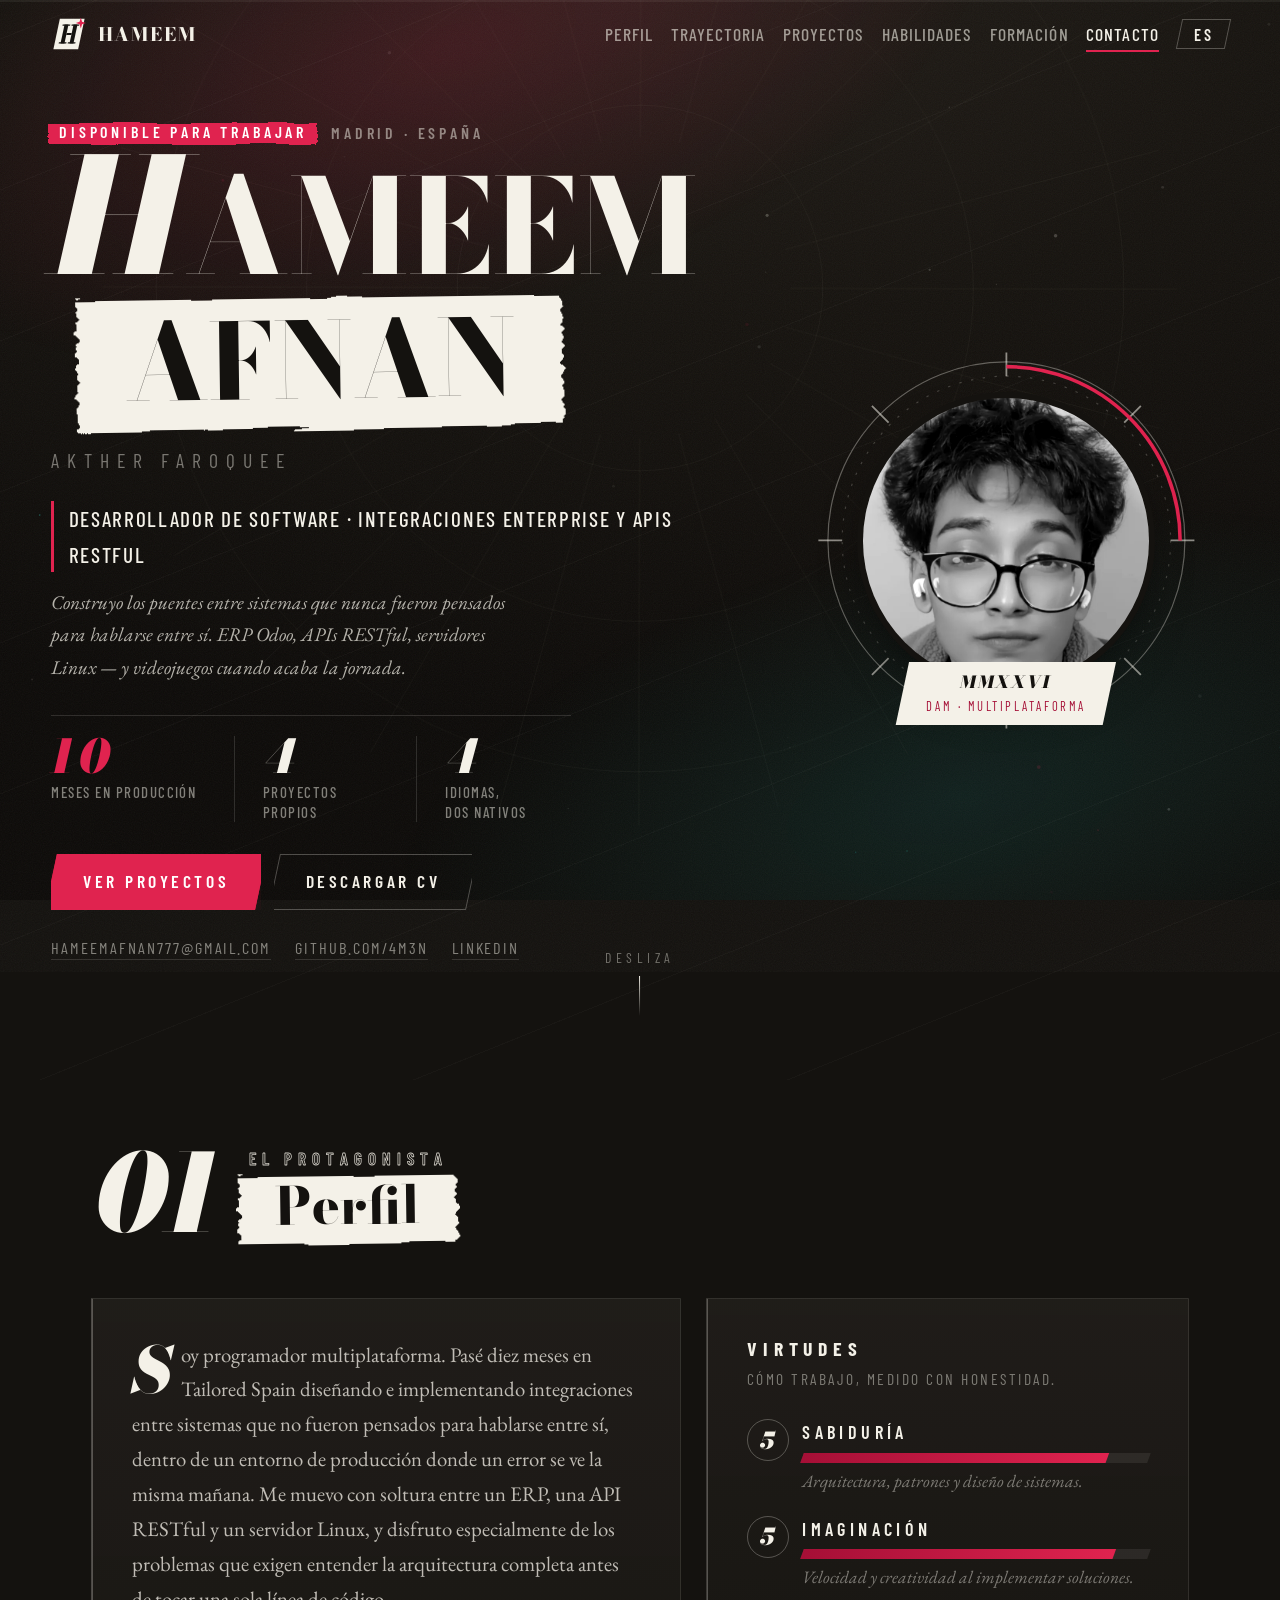
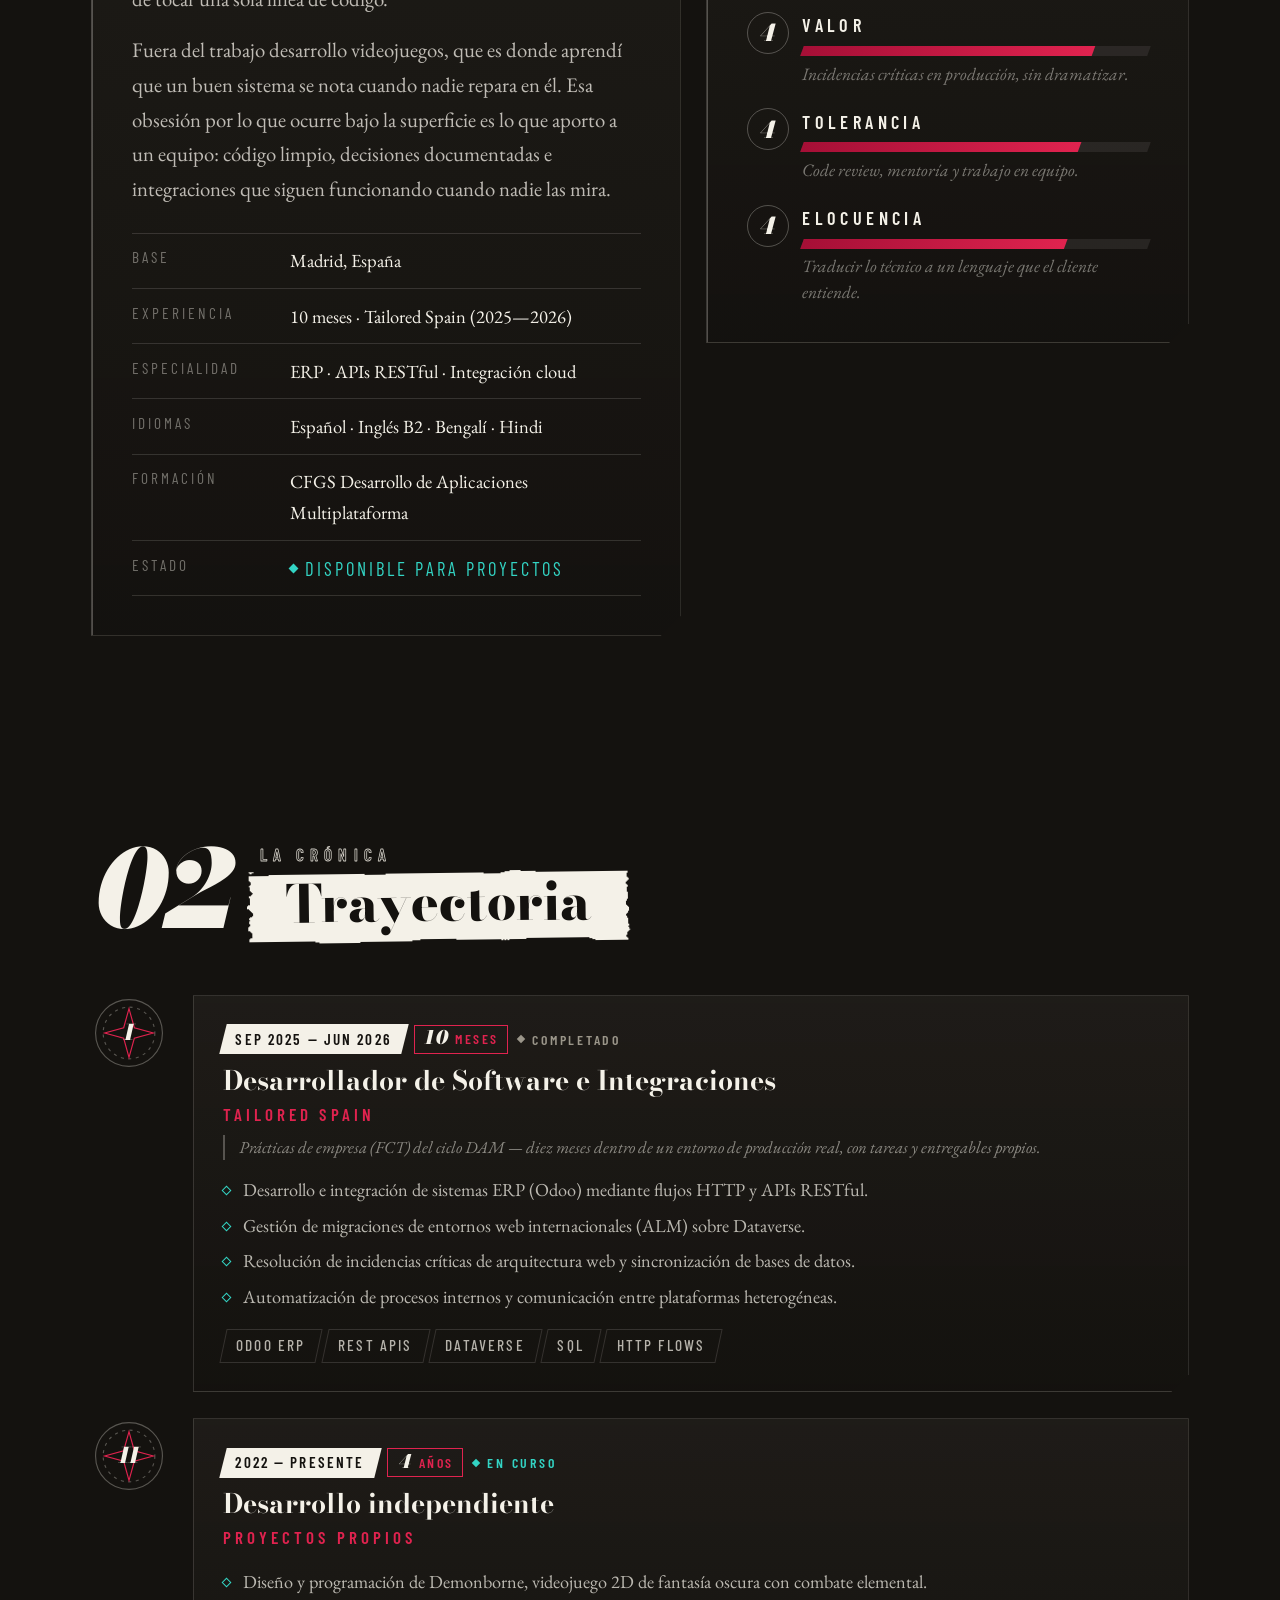
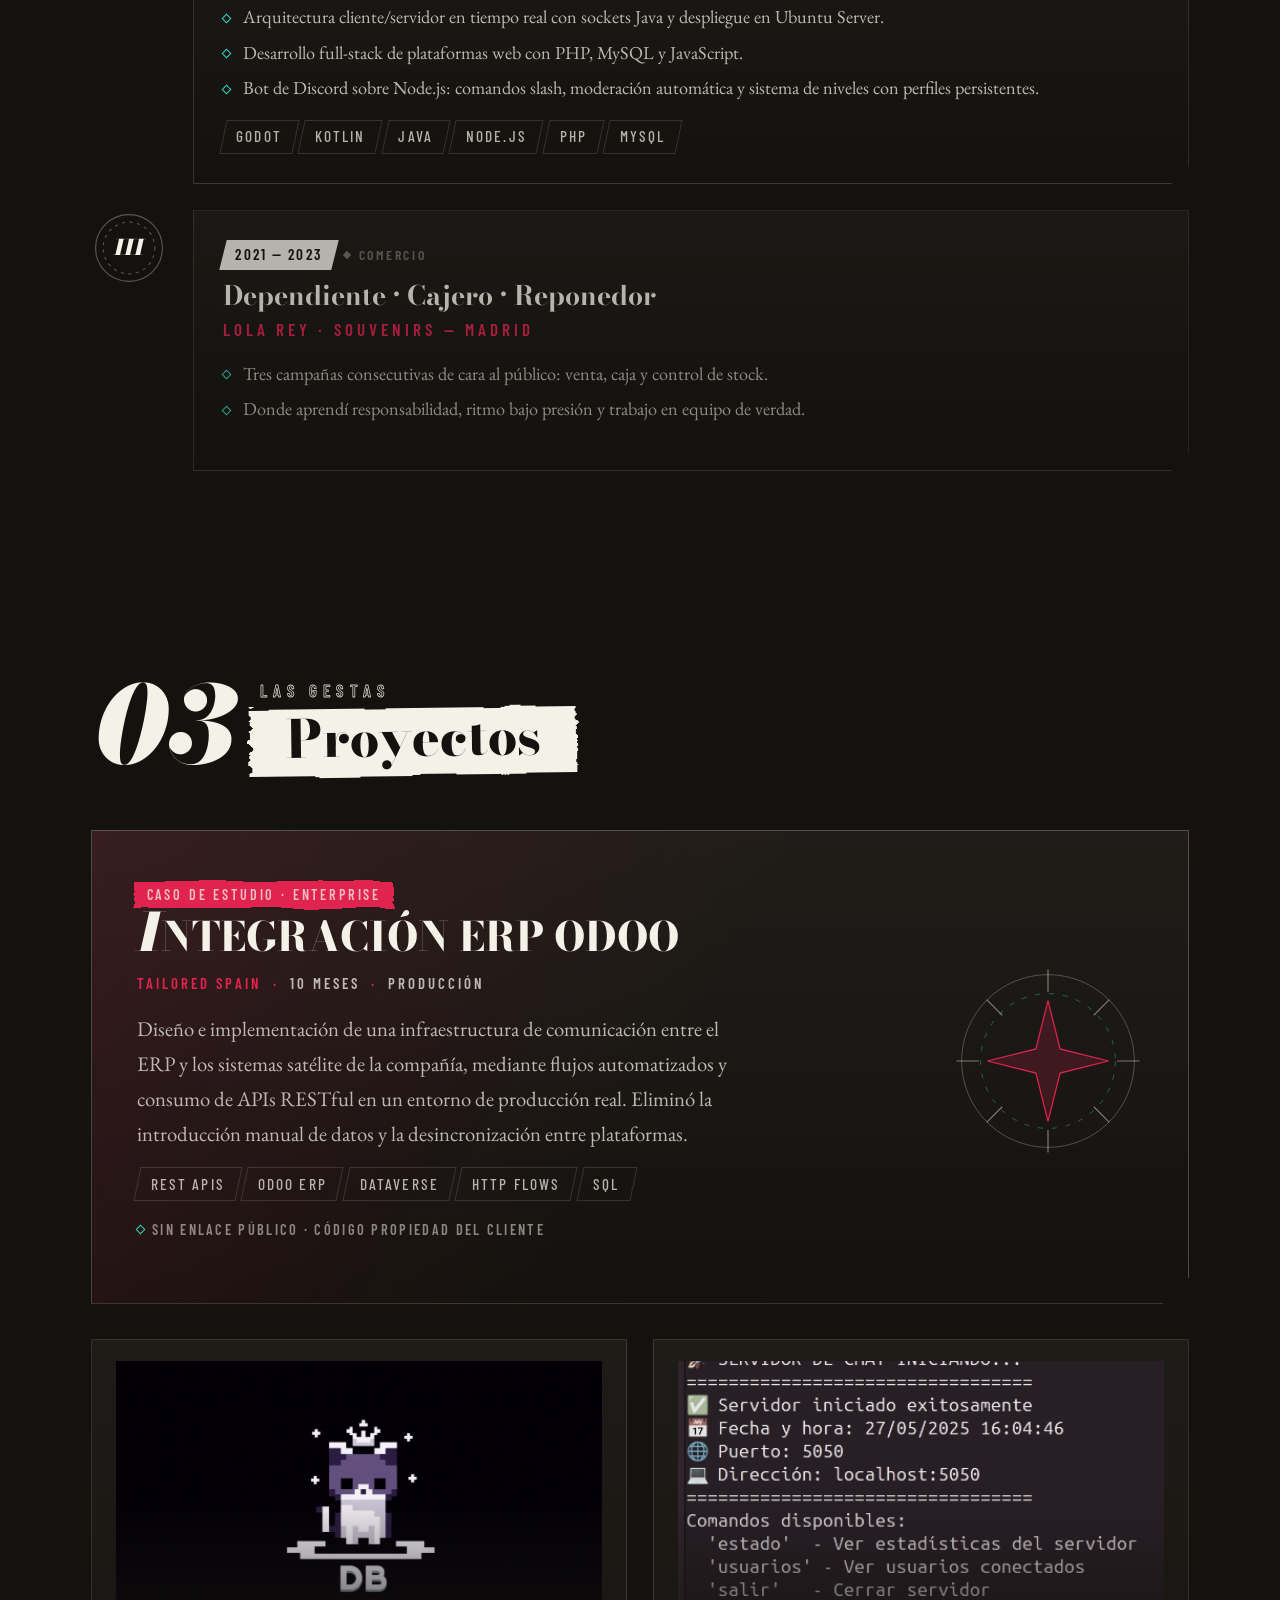
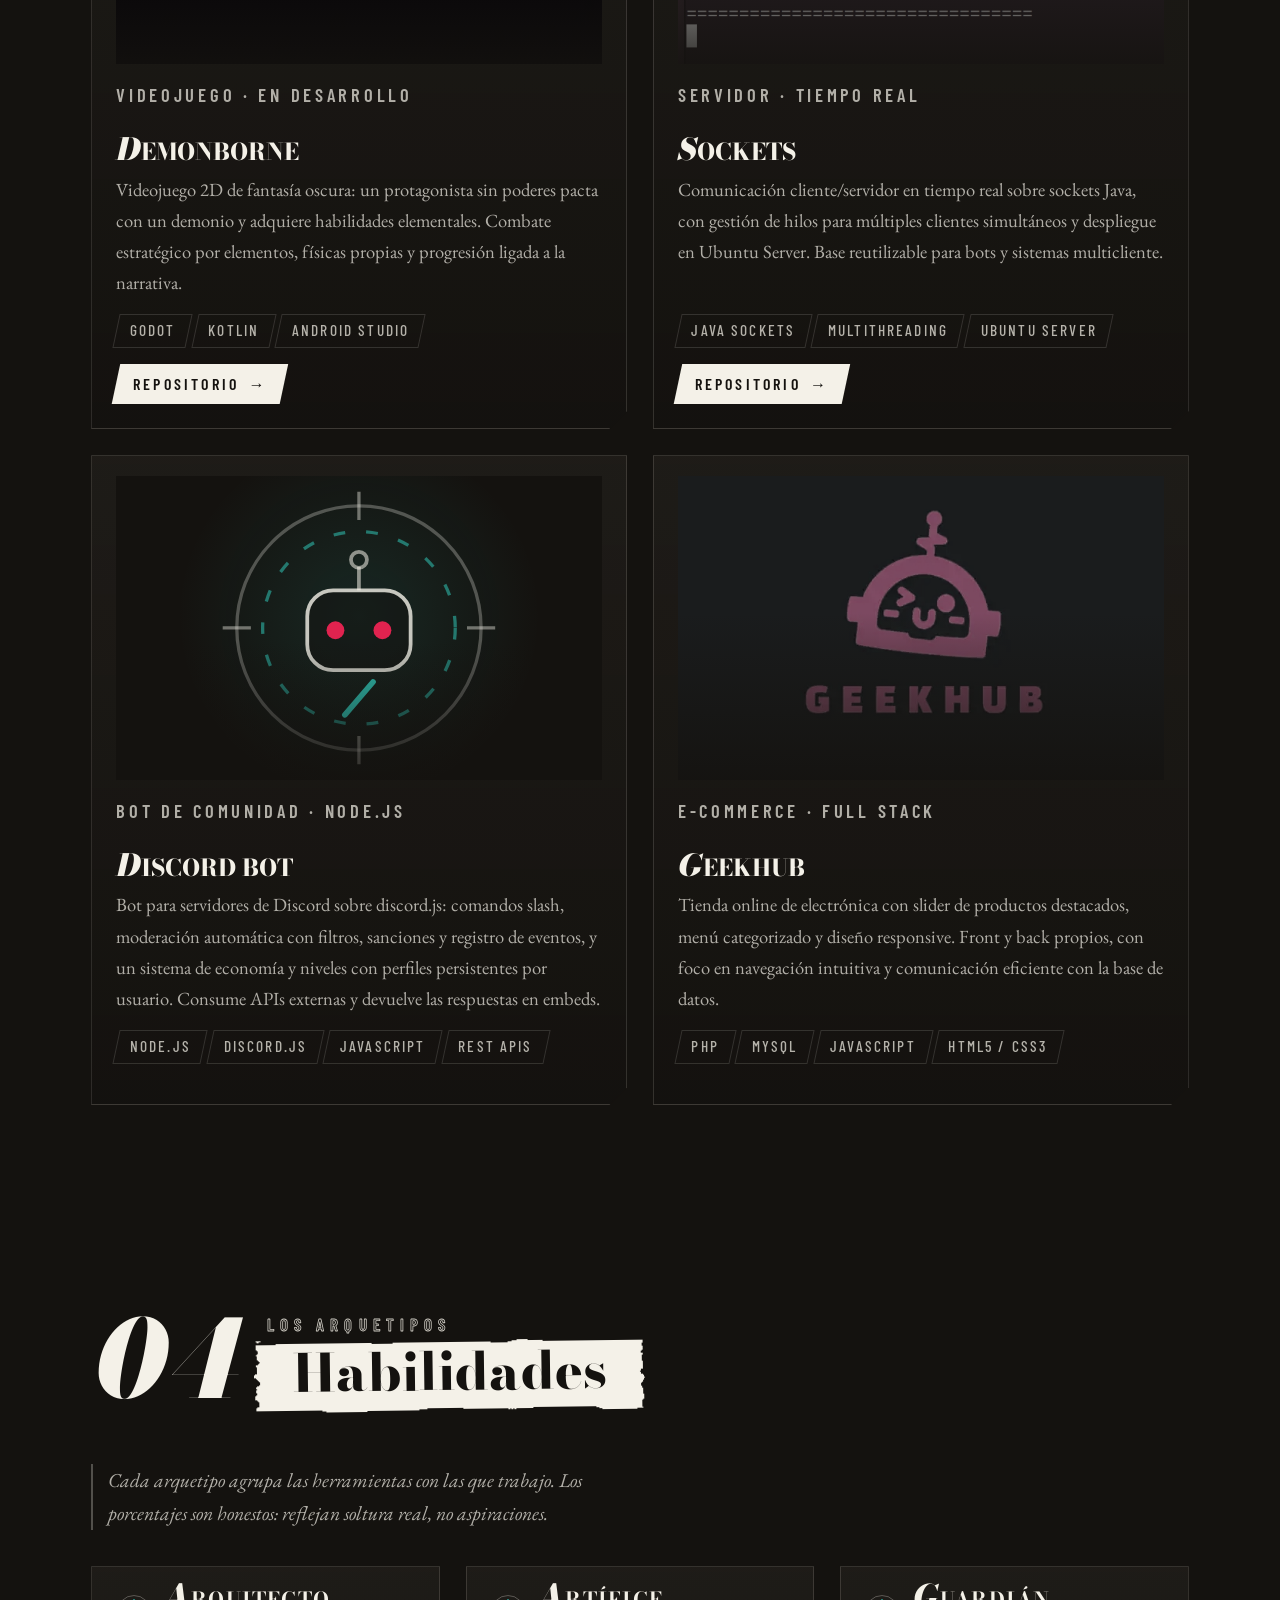
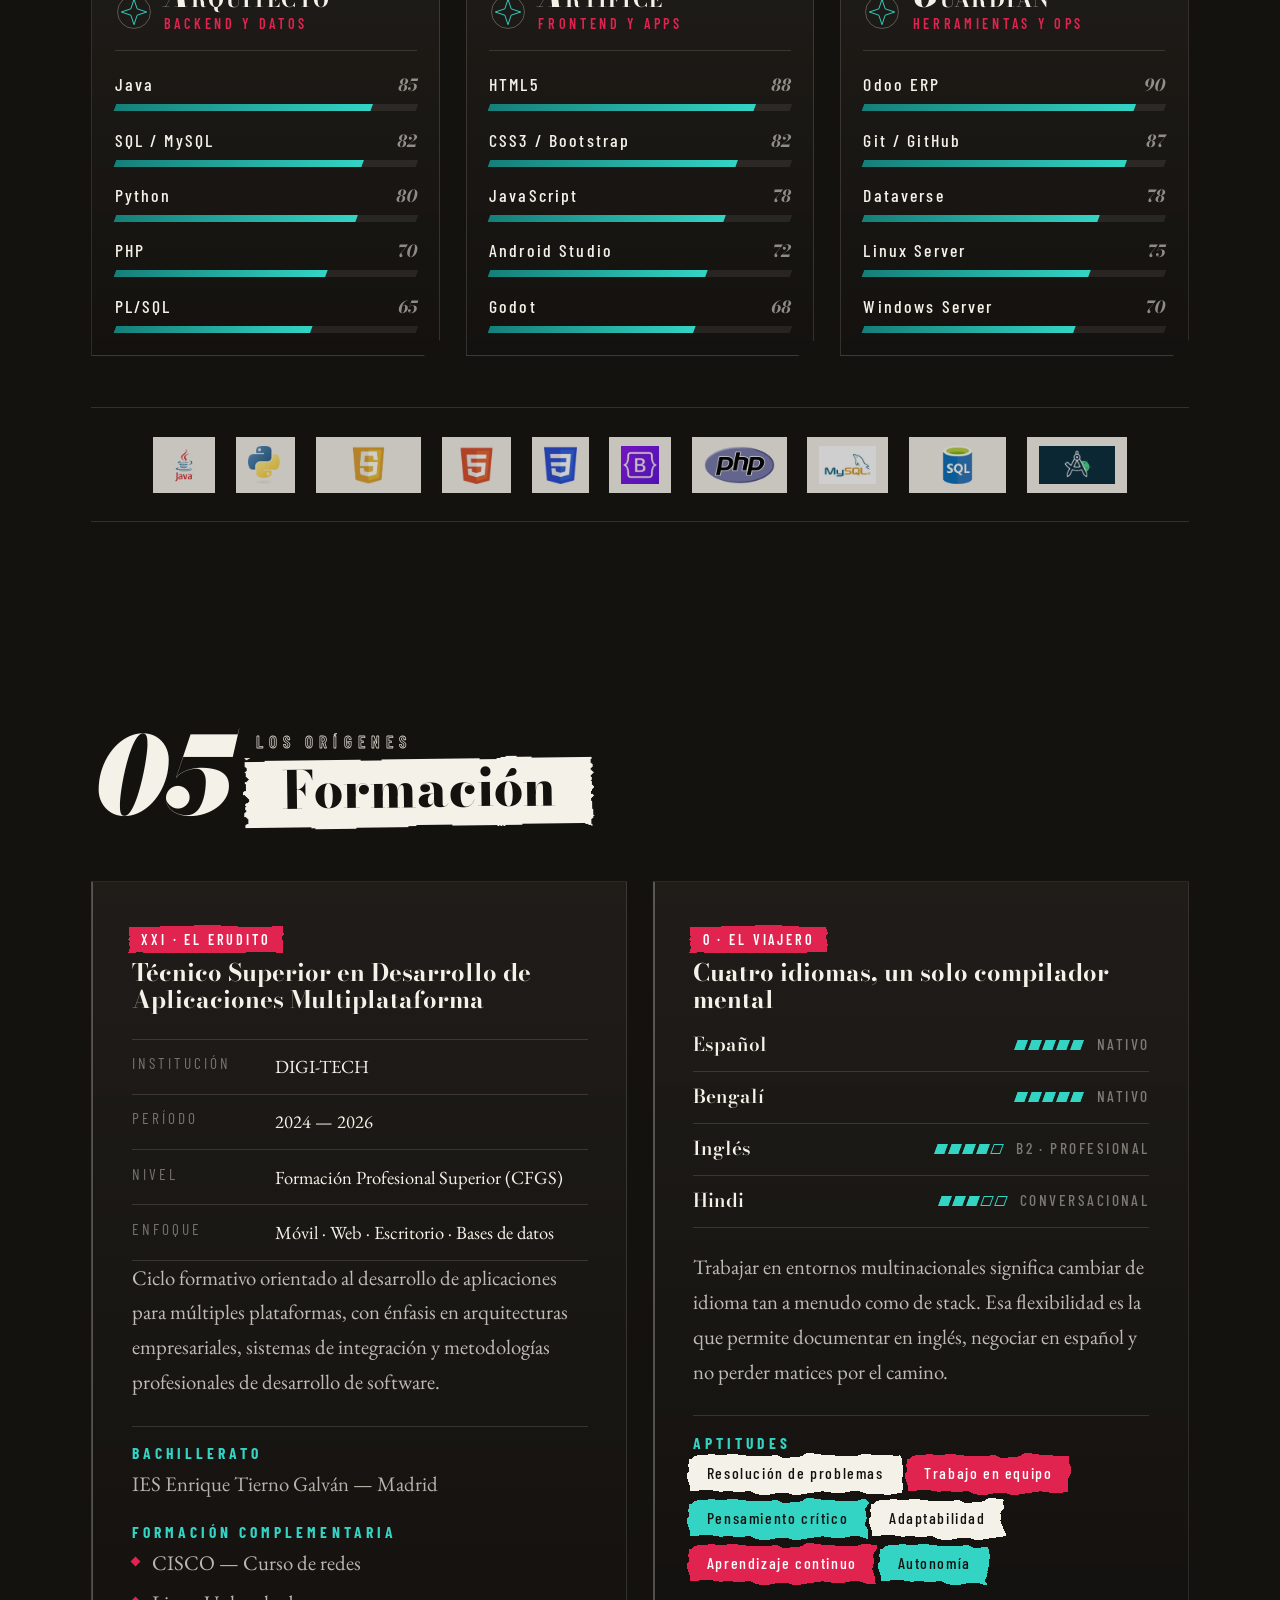
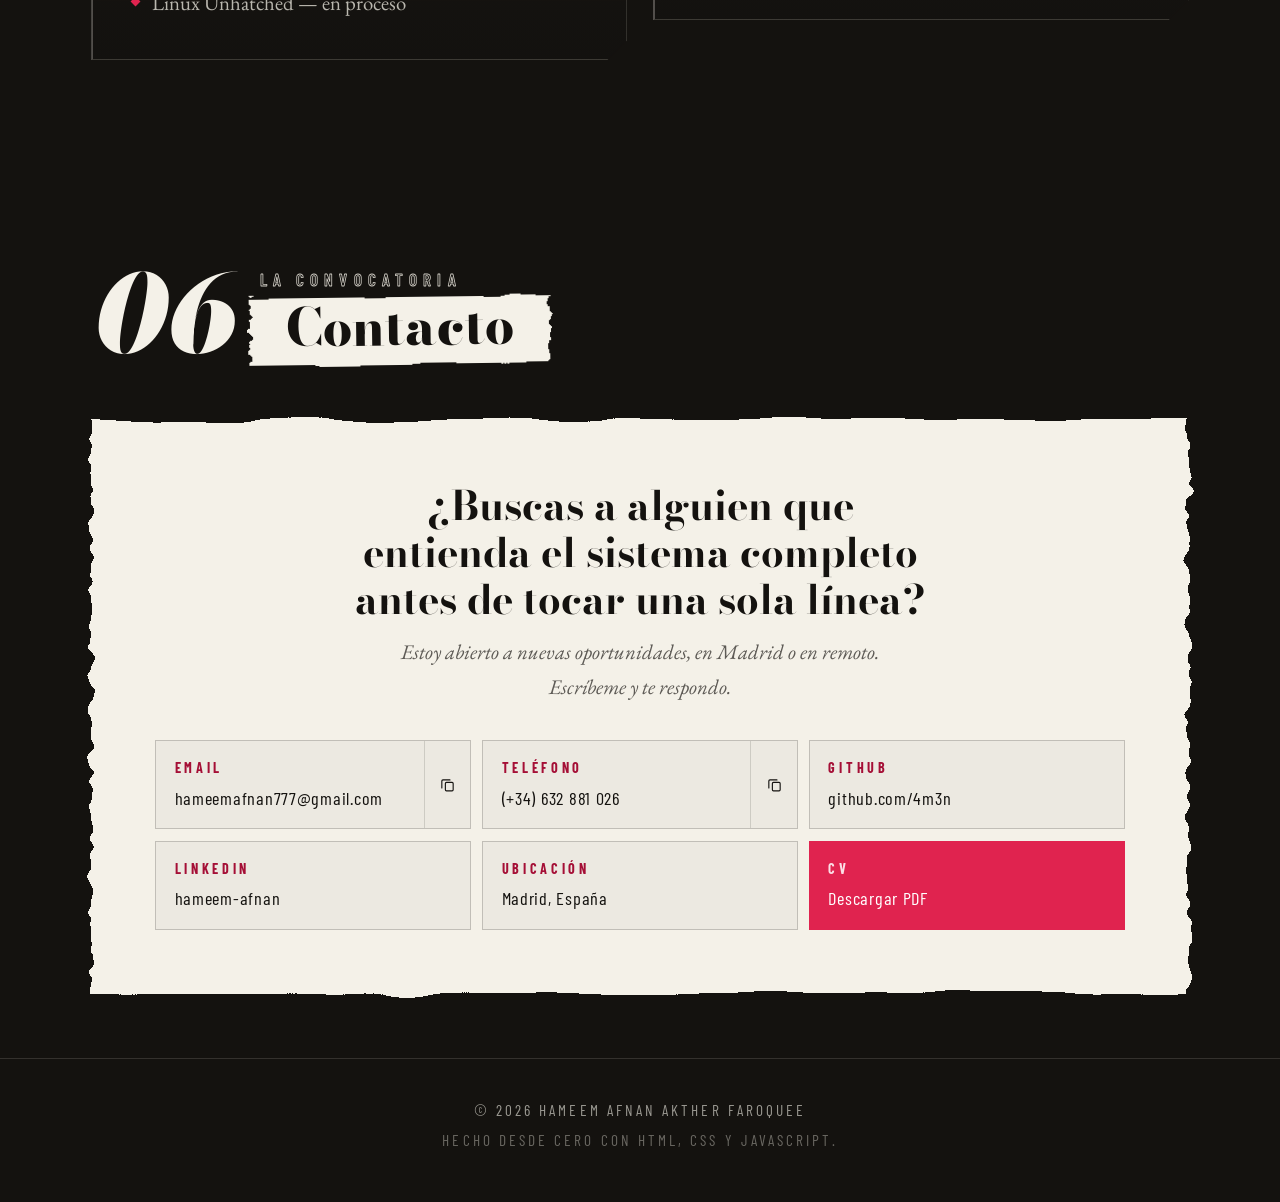
==== commit 03f2b744: "sin codigo postal" ====
--- a/index.html
+++ b/index.html
@@ -43,7 +43,6 @@
     "address": {
       "@type": "PostalAddress",
       "addressLocality": "Madrid",
-      "postalCode": "28021",
       "addressCountry": "ES"
     },
     "sameAs": [
@@ -305,7 +304,7 @@
           </p>
 
           <dl class="facts">
-            <div><dt data-en="BASE">BASE</dt><dd data-en="Madrid, Spain (28021)">Madrid, España (28021)</dd></div>
+            <div><dt data-en="BASE">BASE</dt><dd data-en="Madrid, Spain">Madrid, España</dd></div>
             <div><dt data-en="EXPERIENCE">EXPERIENCIA</dt><dd data-en="10 months · Tailored Spain (2025—2026)">10 meses · Tailored Spain (2025—2026)</dd></div>
             <div><dt data-en="SPECIALTY">ESPECIALIDAD</dt><dd data-en="ERP · RESTful APIs · Cloud integration">ERP · APIs RESTful · Integración cloud</dd></div>
             <div><dt data-en="LANGUAGES">IDIOMAS</dt><dd data-en="Spanish · English B2 · Bengali · Hindi">Español · Inglés B2 · Bengalí · Hindi</dd></div>
@@ -747,7 +746,7 @@
             </a>
             <div class="ccard ccard--static">
               <span class="ccard__k" data-en="LOCATION">UBICACIÓN</span>
-              <span class="ccard__v" data-en="Madrid, Spain (28021)">Madrid, España (28021)</span>
+              <span class="ccard__v" data-en="Madrid, Spain">Madrid, España</span>
             </div>
             <a class="ccard ccard--cv" href="./imagenes/cv-hameem-afnan.pdf" target="_blank" rel="noopener">
               <span class="ccard__k">CV</span>
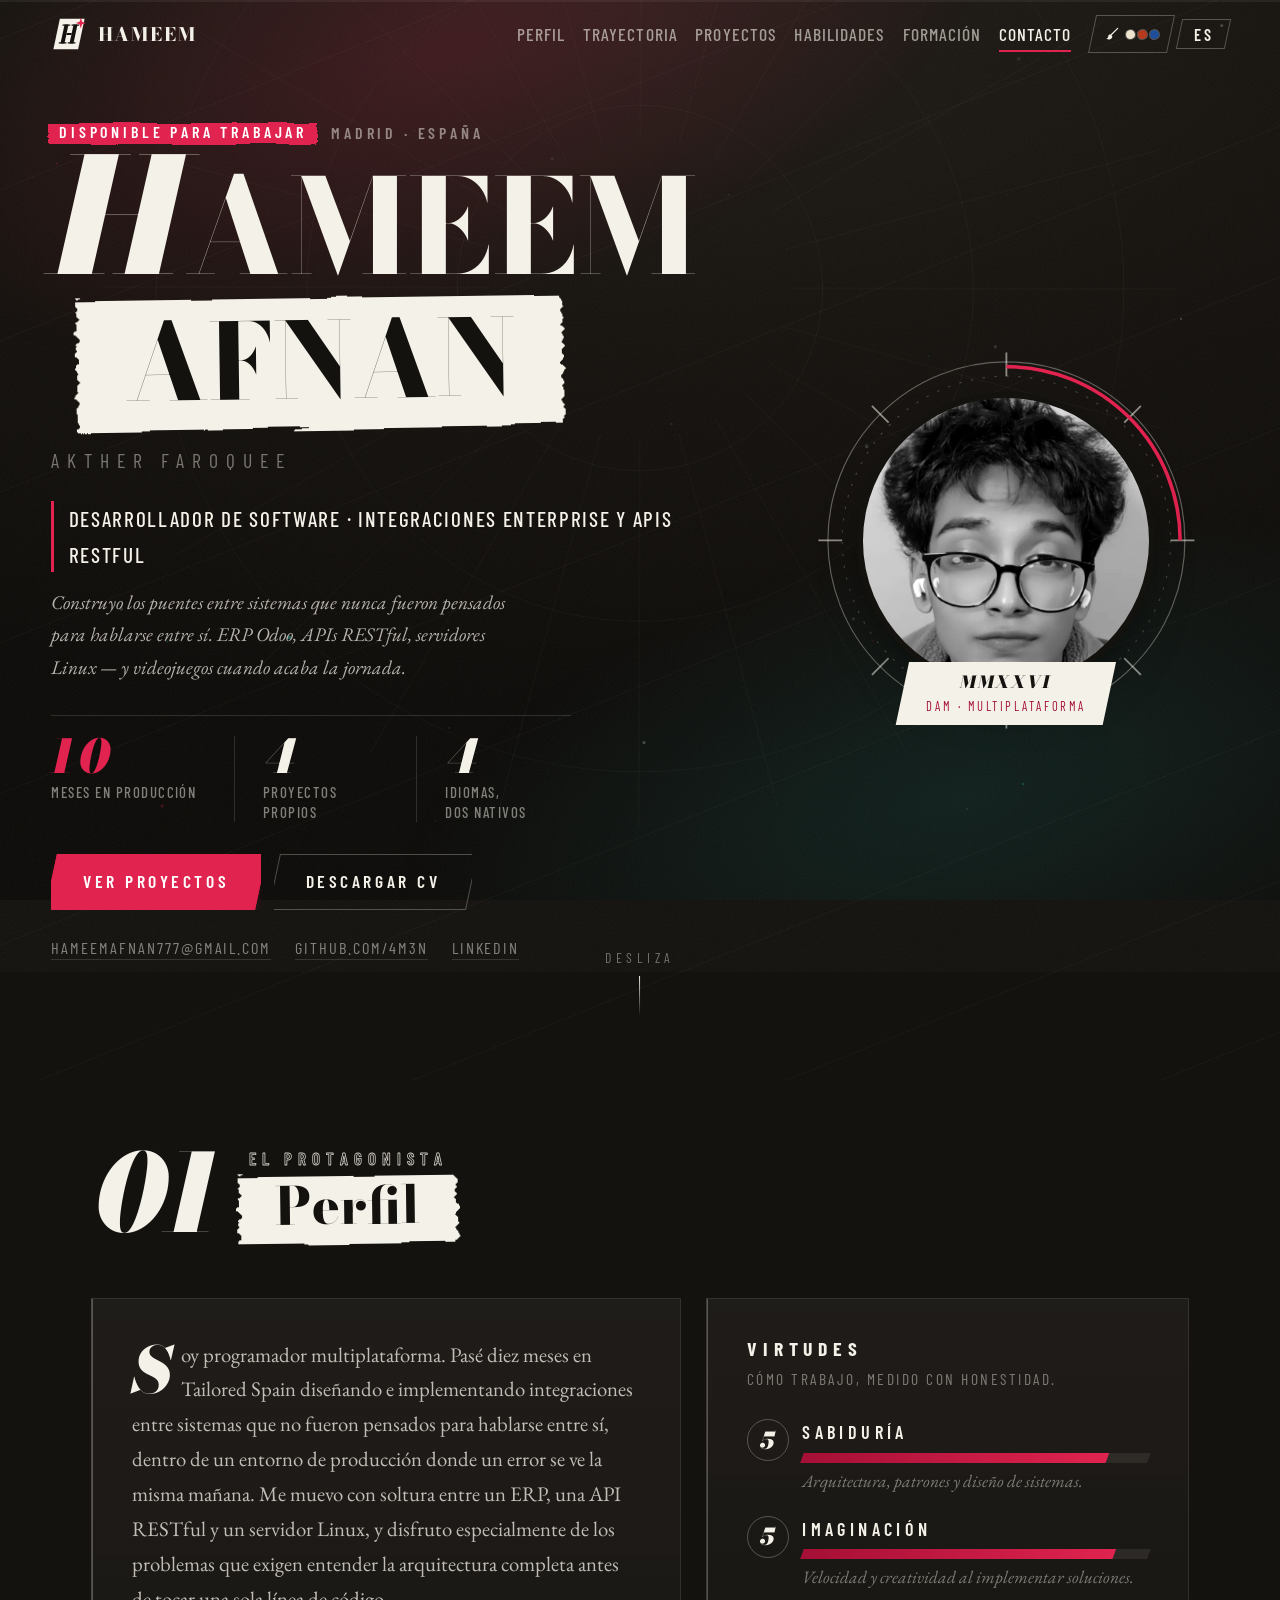
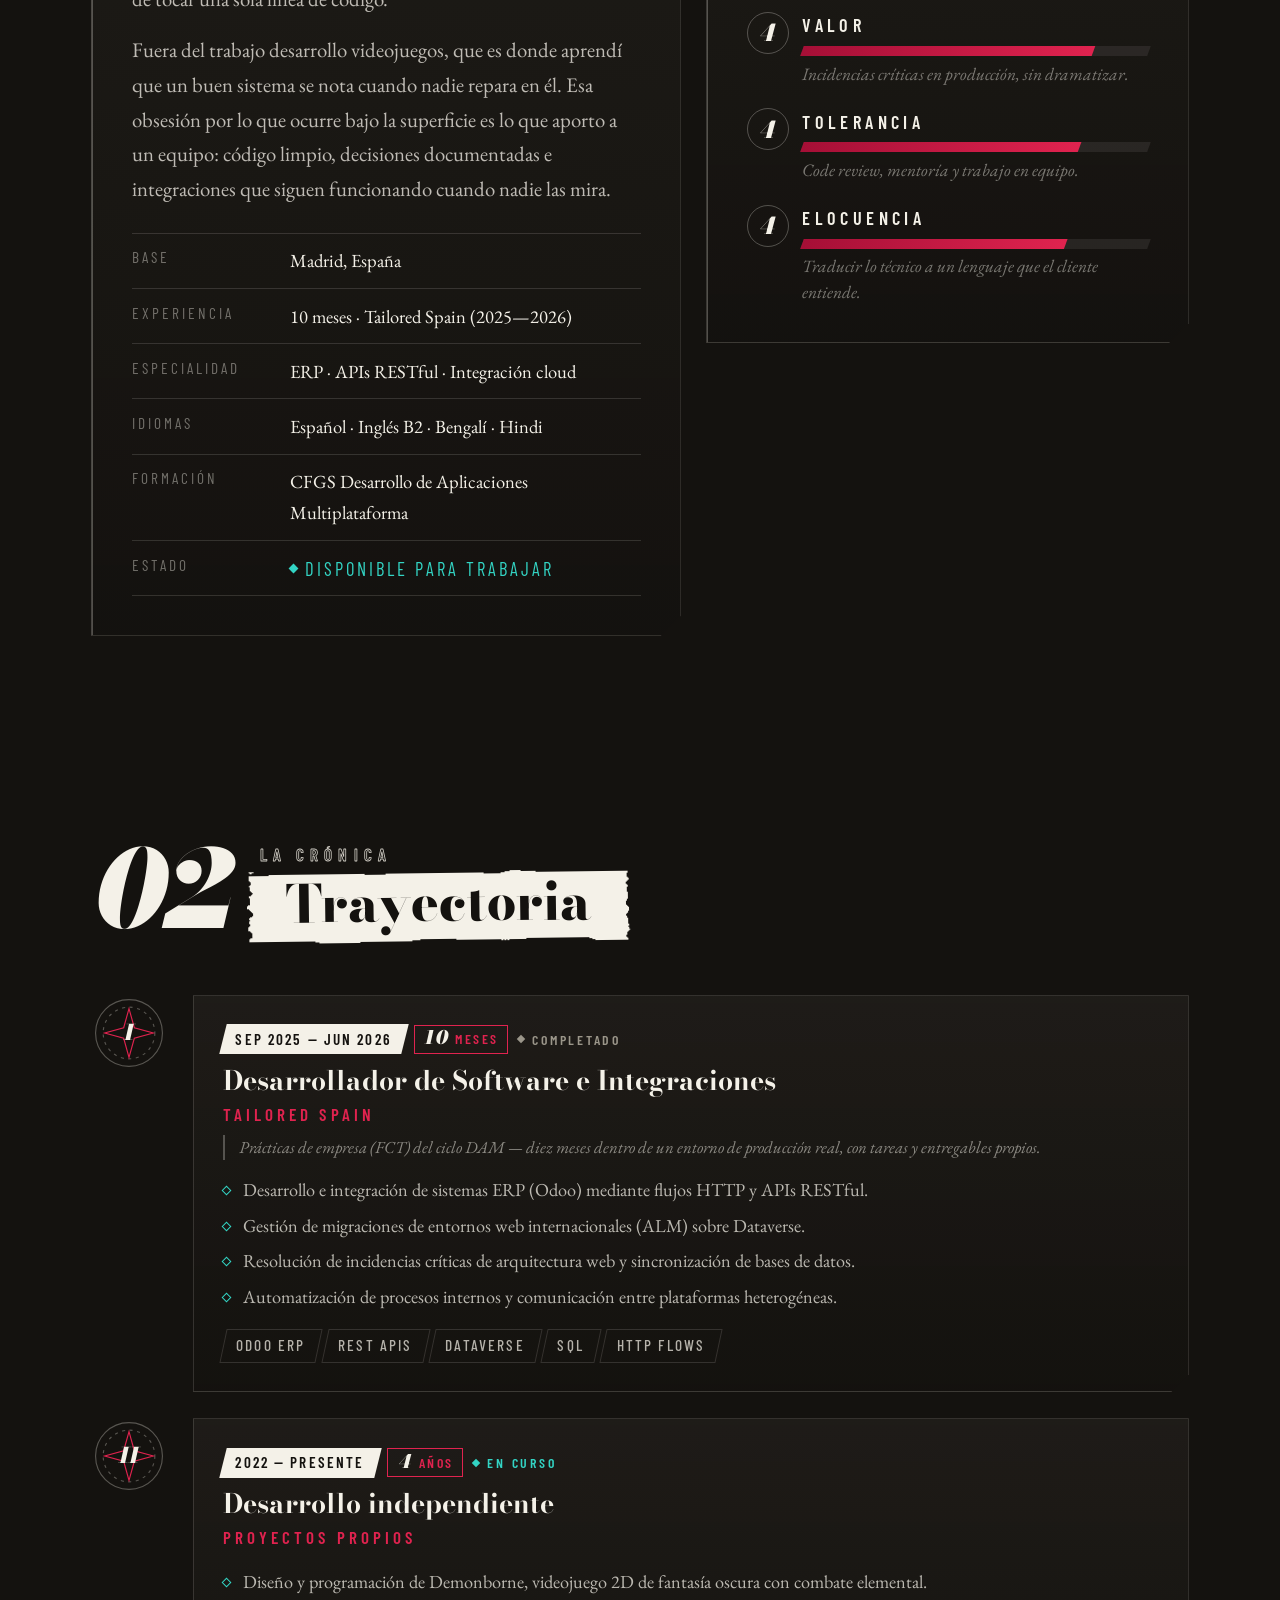
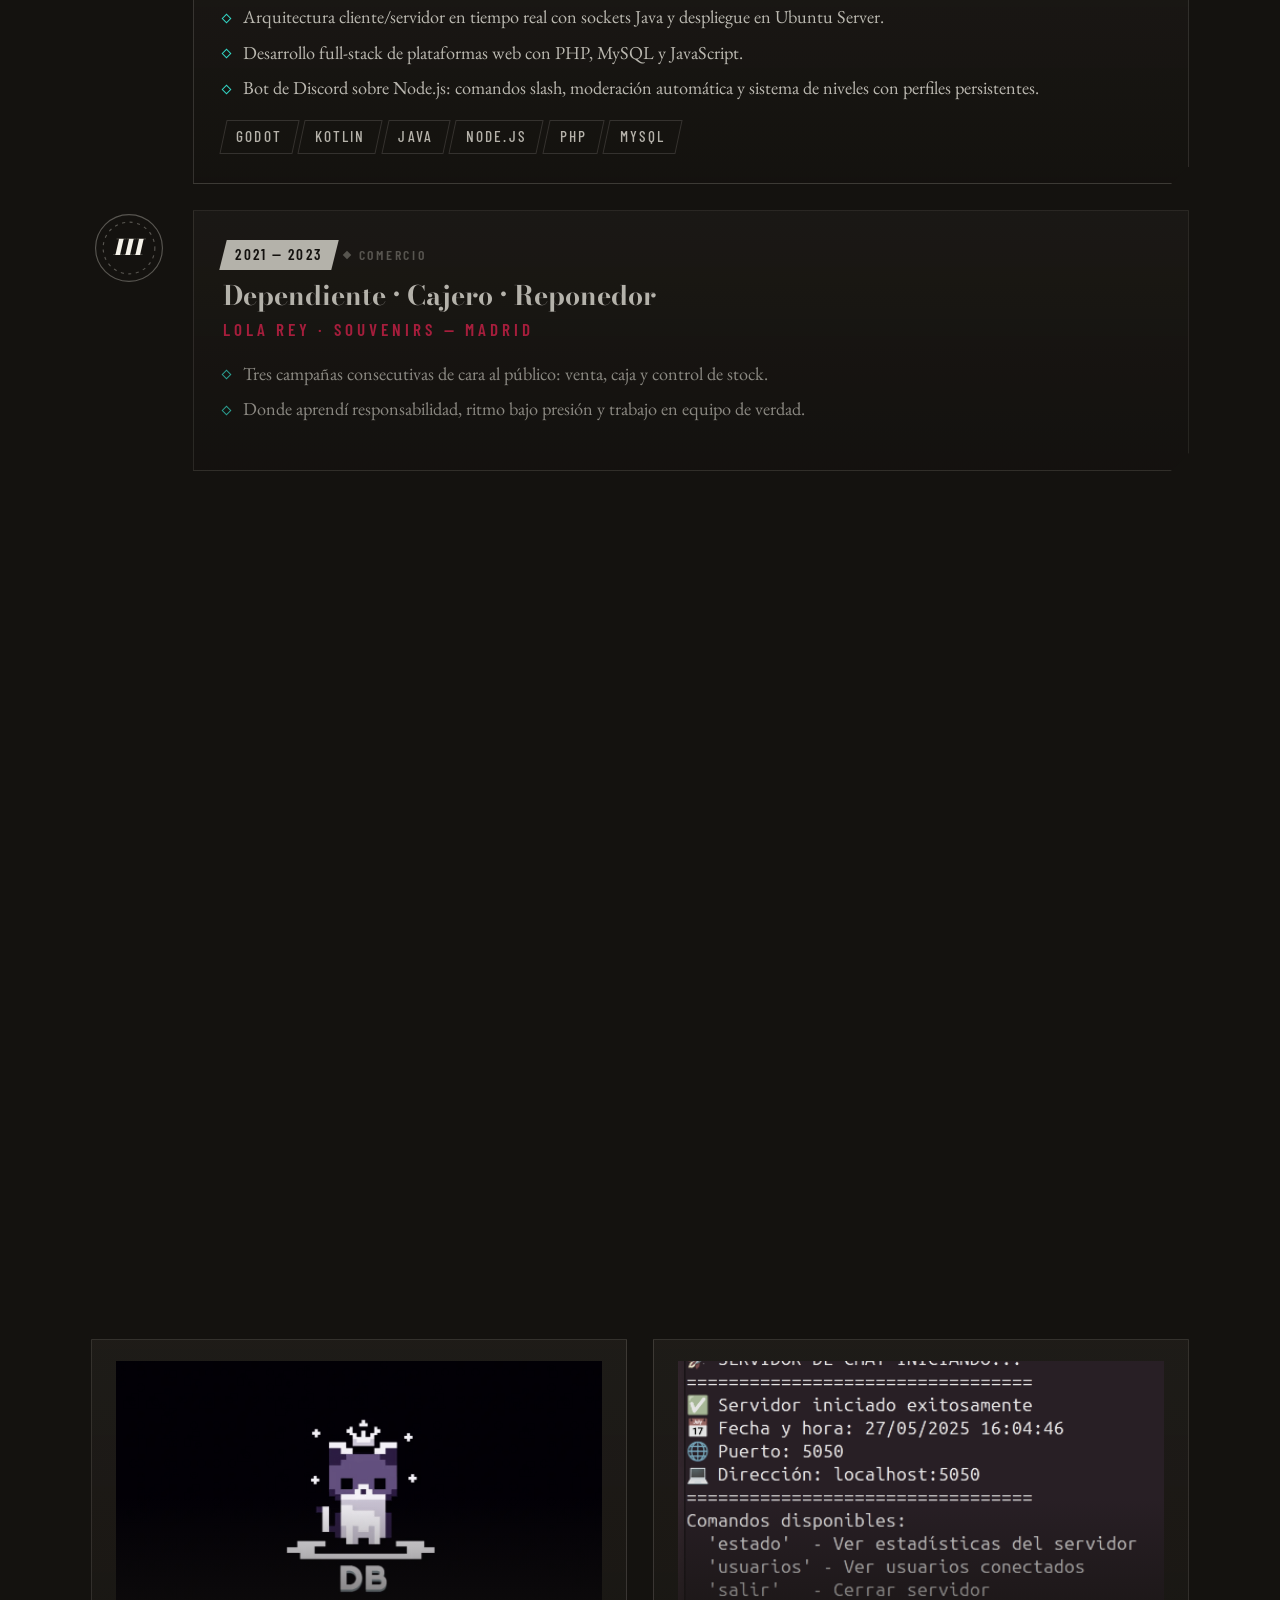
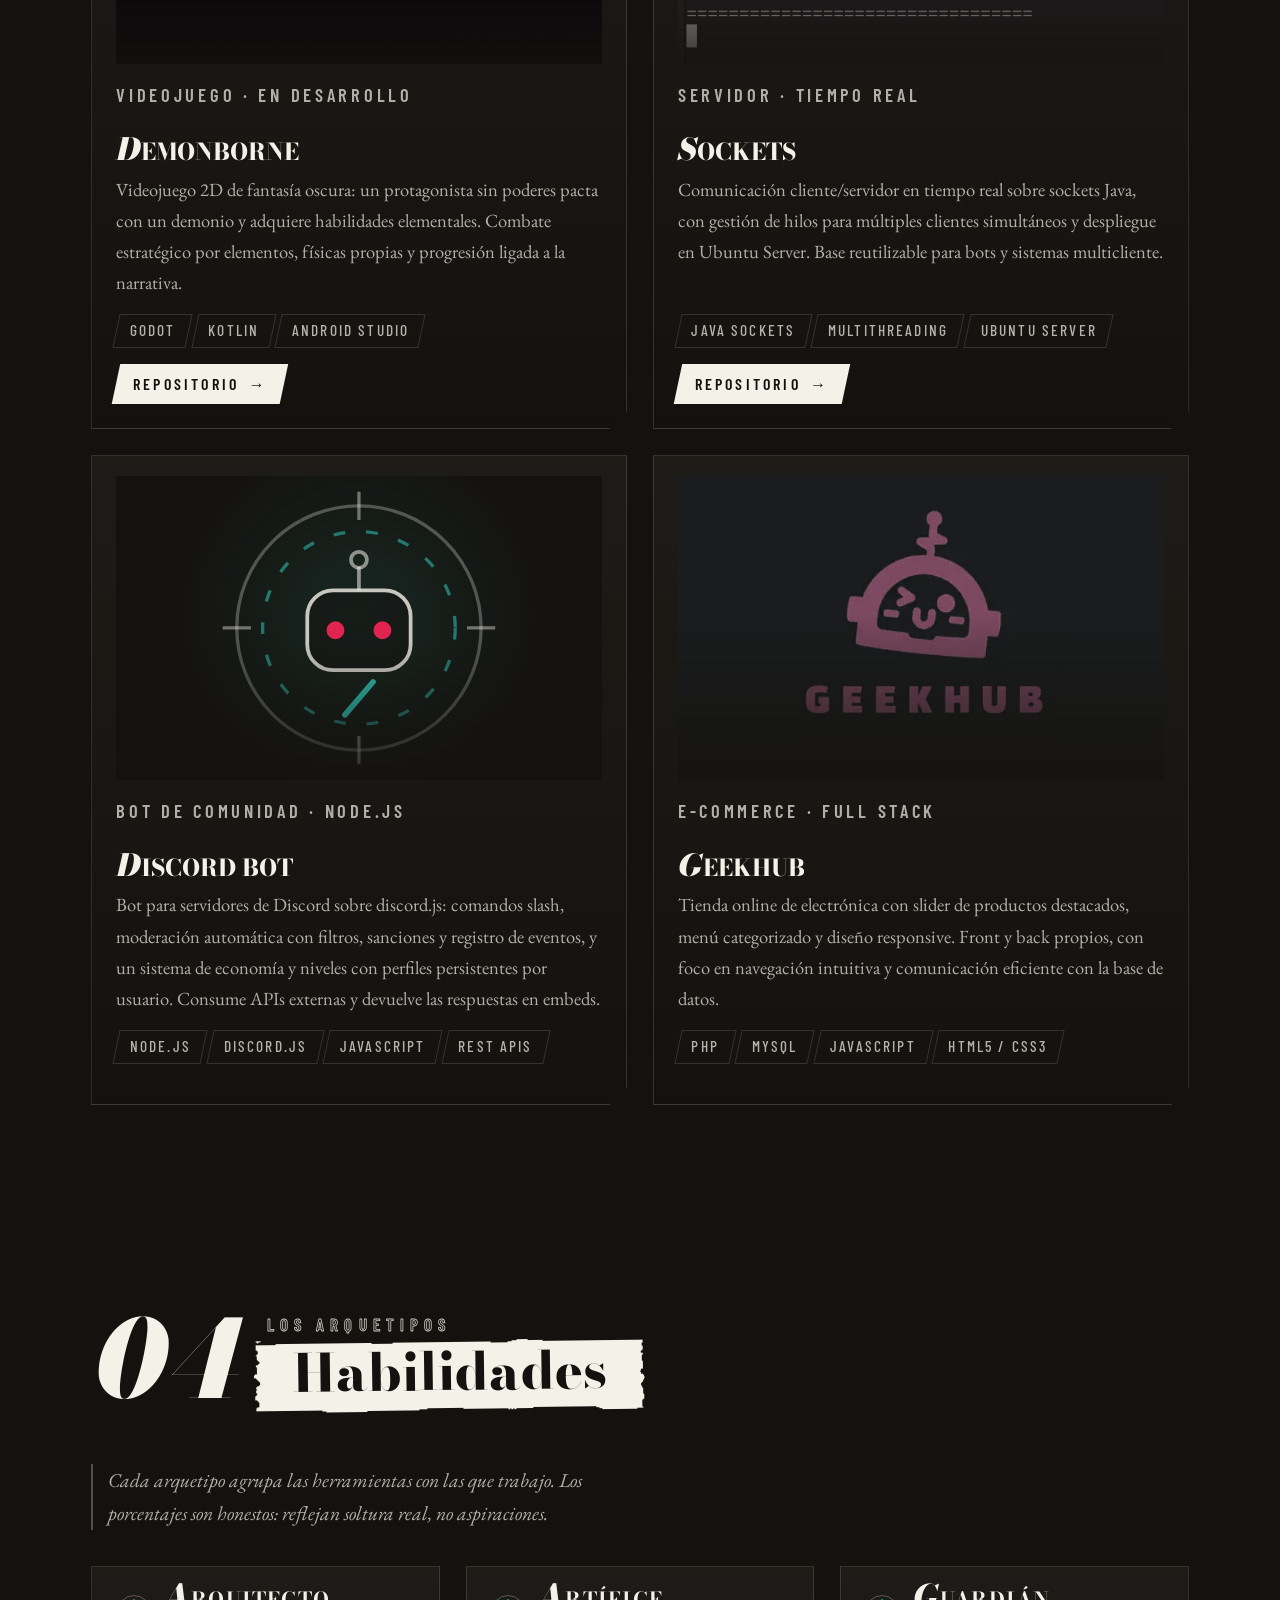
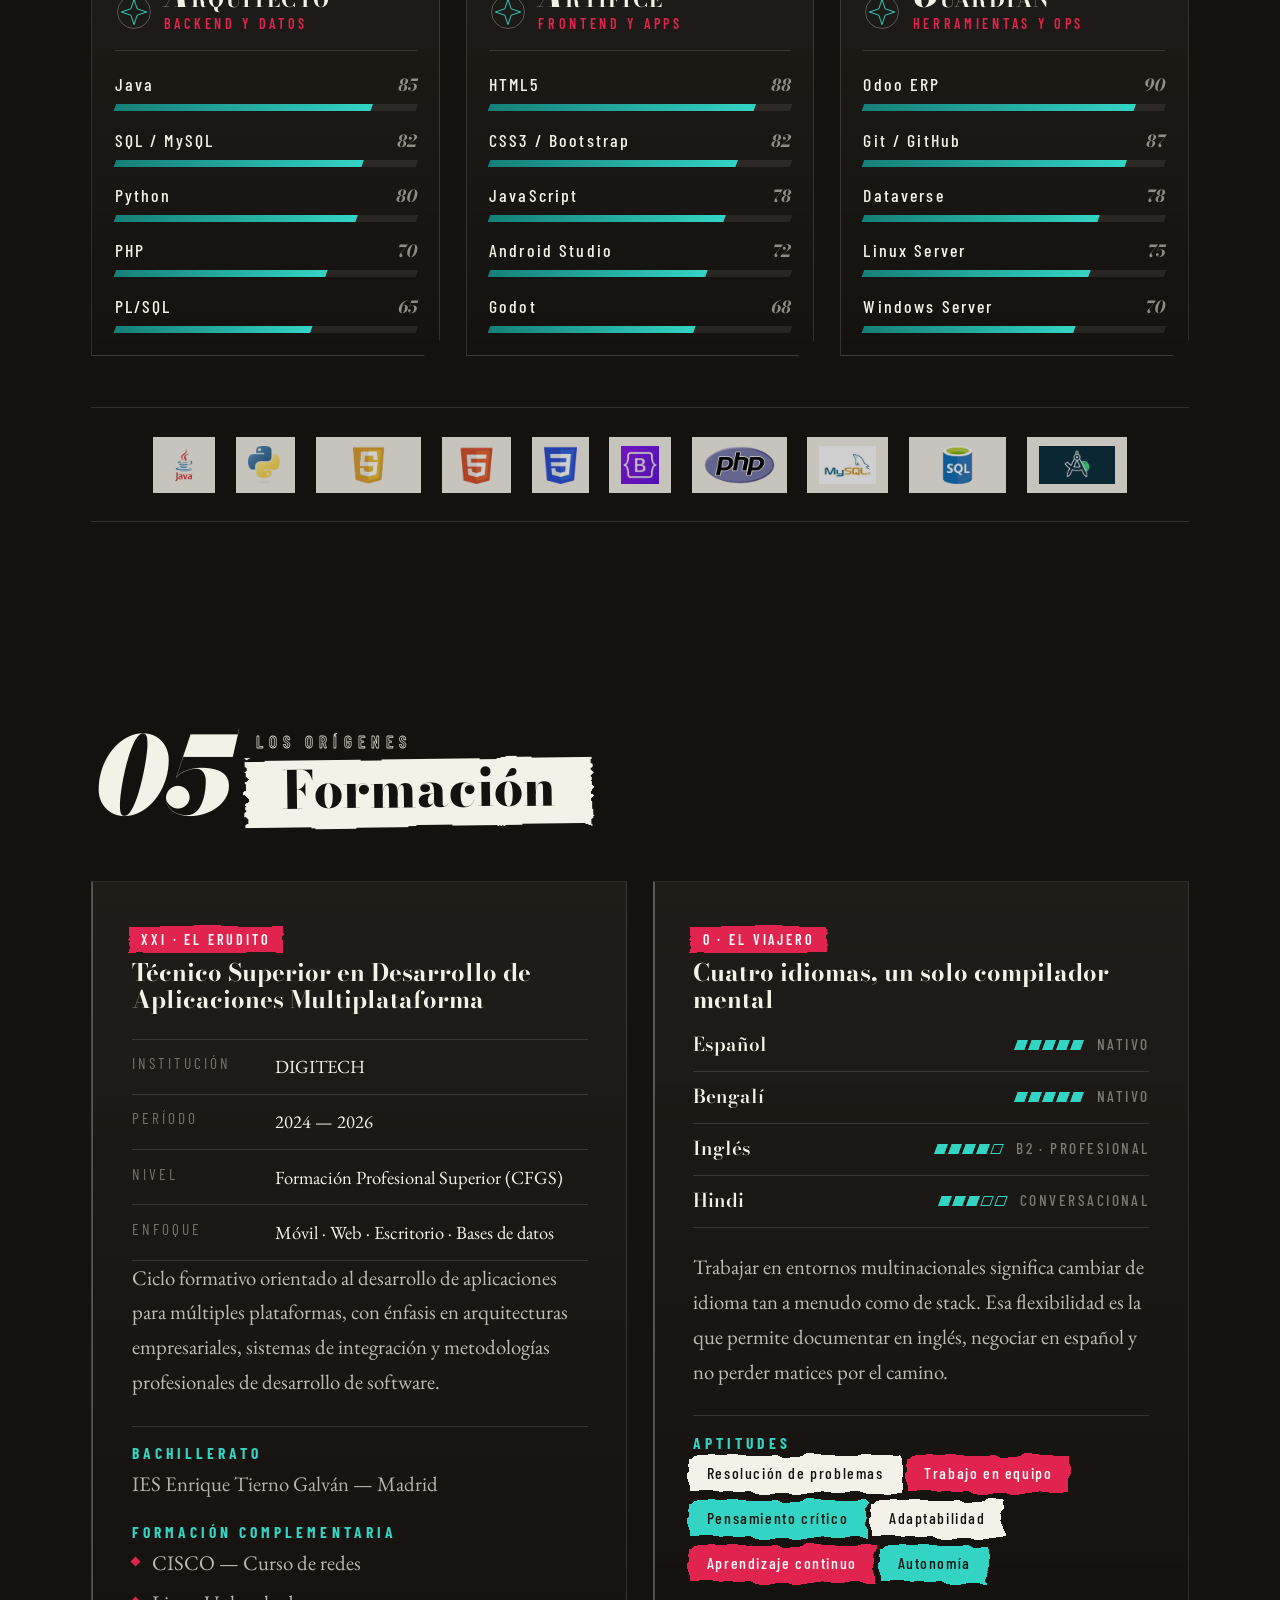
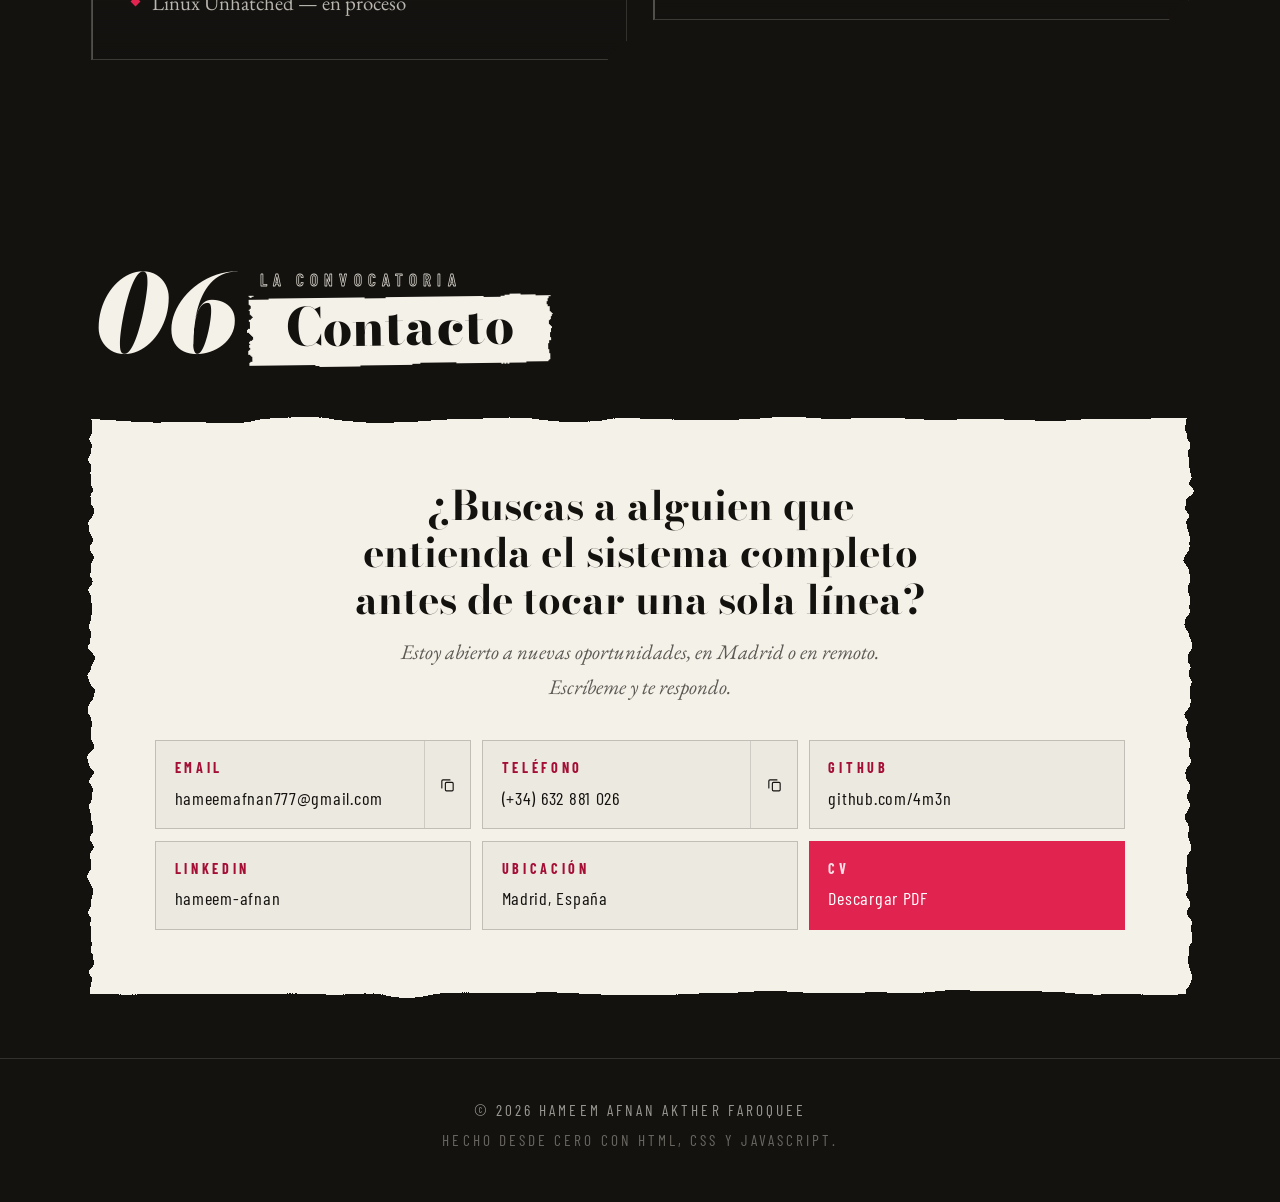
==== commit 9fe1a645: "mejora del CV" ====
--- a/index.html
+++ b/index.html
@@ -88,9 +88,14 @@
   <link href="https://fonts.googleapis.com/css2?family=Bodoni+Moda:ital,opsz,wght@0,6..96,400..900;1,6..96,400..900&family=EB+Garamond:ital,wght@0,400..600;1,400..600&family=Barlow+Condensed:wght@400..700&display=swap" rel="stylesheet">
   <link rel="stylesheet" href="MiPagina.css">
 
-  <!-- Marca de que hay JavaScript. Va aquí, antes del primer pintado, para que
-       el contenido nunca parpadee: sin script todo se ve, con script se anima. -->
-  <script>document.documentElement.classList.add('js');</script>
+  <!-- Marca de que hay JavaScript y paleta guardada. Van aquí, antes del primer
+       pintado, para que nada parpadee: ni el contenido (sin script todo se ve,
+       con script se anima) ni los colores (no se pinta Tinta para luego
+       saltar a Vitela). -->
+  <script>
+    document.documentElement.classList.add('js');
+    try { var t = localStorage.getItem('theme'); if (t && t !== 'tinta') document.documentElement.setAttribute('data-theme', t); } catch (e) {}
+  </script>
 </head>
 
 <body>
@@ -136,16 +141,41 @@
        INTRO
        ============================================================ -->
   <div id="gate" class="gate" aria-hidden="true">
-    <div class="gate__mark">
-      <svg viewBox="0 0 200 200" width="180" height="180">
-        <circle class="r-out" cx="100" cy="100" r="86" />
-        <circle class="r-mid" cx="100" cy="100" r="70" />
-        <g class="r-ticks">
-          <path d="M100 6 V26 M100 174 V194 M6 100 H26 M174 100 H194" />
-          <path d="M33 33 L47 47 M167 33 L153 47 M33 167 L47 153 M167 167 L153 153" />
-        </g>
+    <span class="gate__half gate__half--a"></span>
+    <span class="gate__half gate__half--b"></span>
+    <span class="gate__slash"></span>
+    <div class="gate__stage">
+      <div class="gate__mark">
+        <svg viewBox="0 0 200 200" width="180" height="180">
+          <circle class="r-out" cx="100" cy="100" r="86" />
+          <circle class="r-mid" cx="100" cy="100" r="70" />
+          <g class="r-ticks">
+            <path d="M100 6 V26 M100 174 V194 M6 100 H26 M174 100 H194" />
+            <path d="M33 33 L47 47 M167 33 L153 47 M33 167 L47 153 M167 167 L153 153" />
+          </g>
+        </svg>
+        <span class="gate__letter">H</span>
+      </div>
+      <p class="gate__cap">HAMEEM AFNAN</p>
+    </div>
+  </div>
+
+  <!-- ============================================================
+       BARRIDO ENTRE SECCIONES — tres bandas sesgadas y una cartela
+       ============================================================ -->
+  <div id="wipe" class="wipe" aria-hidden="true" hidden>
+    <span class="wipe__band wipe__band--rose"></span>
+    <span class="wipe__band wipe__band--paper"></span>
+    <span class="wipe__band wipe__band--ink"></span>
+    <div class="wipe__card">
+      <svg class="wipe__ring" viewBox="0 0 200 200">
+        <circle cx="100" cy="100" r="86" />
+        <circle class="wipe__ring-in" cx="100" cy="100" r="70" />
+        <path d="M100 6 V26 M100 174 V194 M6 100 H26 M174 100 H194" />
       </svg>
-      <span class="gate__letter">H</span>
+      <span class="wipe__flavor"></span>
+      <b class="wipe__num"></b>
+      <span class="wipe__title"><span class="stripe stripe--paper"></span></span>
     </div>
   </div>
 
@@ -191,6 +221,13 @@
     </nav>
 
     <div class="topbar__side">
+      <button id="themeBtn" class="pill-btn theme-btn" type="button" aria-label="Cambiar paleta de colores">
+        <svg viewBox="0 0 24 24" aria-hidden="true" focusable="false">
+          <path d="M20.5 3.5 11.2 12.8" />
+          <path d="M9.8 12.4c-2 0-3.5 1.5-3.5 3.3 0 1.4-.9 2.4-2.8 3 1.1 1 2.6 1.6 4.1 1.6 2.7 0 4.9-2.2 4.9-4.9z" fill="currentColor" stroke="none" />
+        </svg>
+        <span class="theme-btn__sw" aria-hidden="true"><i></i><i></i><i></i></span>
+      </button>
       <button id="langBtn" class="pill-btn" type="button" aria-label="Cambiar idioma / Switch language">
         <span id="langLabel">ES</span>
       </button>
@@ -309,7 +346,7 @@
             <div><dt data-en="SPECIALTY">ESPECIALIDAD</dt><dd data-en="ERP · RESTful APIs · Cloud integration">ERP · APIs RESTful · Integración cloud</dd></div>
             <div><dt data-en="LANGUAGES">IDIOMAS</dt><dd data-en="Spanish · English B2 · Bengali · Hindi">Español · Inglés B2 · Bengalí · Hindi</dd></div>
             <div><dt data-en="EDUCATION">FORMACIÓN</dt><dd data-en="Higher Degree — Multi-Platform App Development">CFGS Desarrollo de Aplicaciones Multiplataforma</dd></div>
-            <div class="facts__hot"><dt data-en="STATUS">ESTADO</dt><dd><span class="dot" aria-hidden="true"></span><span data-en="AVAILABLE FOR HIRE">DISPONIBLE PARA PROYECTOS</span></dd></div>
+            <div class="facts__hot"><dt data-en="STATUS">ESTADO</dt><dd><span class="dot" aria-hidden="true"></span><span data-en="AVAILABLE FOR WORK">DISPONIBLE PARA TRABAJAR</span></dd></div>
           </dl>
         </article>
 
@@ -639,7 +676,7 @@
           <p class="kicker kicker--rose" data-en="XXI · THE SCHOLAR">XXI · EL ERUDITO</p>
           <h3 class="slab__title" data-en="Higher Degree in Multi-Platform Application Development">Técnico Superior en Desarrollo de Aplicaciones Multiplataforma</h3>
           <dl class="facts">
-            <div><dt data-en="Institution">INSTITUCIÓN</dt><dd>DIGI-TECH</dd></div>
+            <div><dt data-en="Institution">INSTITUCIÓN</dt><dd>DIGITECH</dd></div>
             <div><dt data-en="Period">PERÍODO</dt><dd>2024 — 2026</dd></div>
             <div><dt data-en="Level">NIVEL</dt><dd data-en="Higher Vocational Education (CFGS)">Formación Profesional Superior (CFGS)</dd></div>
             <div><dt data-en="Focus">ENFOQUE</dt><dd data-en="Mobile · Web · Desktop · Databases">Móvil · Web · Escritorio · Bases de datos</dd></div>
@@ -713,7 +750,7 @@
             <div class="ccard ccard--copy">
               <a class="ccard__hit" href="mailto:hameemafnan777@gmail.com">
                 <span class="ccard__k">EMAIL</span>
-                <span class="ccard__v">hameemafnan777@gmail.com</span>
+                <span class="ccard__v">hameemafnan777@<wbr>gmail.com</span>
               </a>
               <button class="copy" type="button" data-copy="hameemafnan777@gmail.com"
                       data-label-es="Copiar el email" data-label-en="Copy the email address">
--- a/MiPagina.css
+++ b/MiPagina.css
@@ -9,24 +9,39 @@
    1. TOKENS
    ------------------------------------------------------------------------ */
 :root {
-  /* Tinta */
-  --ink:        #14120f;
+  /* Los nombres describen el papel, no el tono: --ink es el FONDO y --paper
+     la FIGURA. En la paleta clara se invierten los valores y todo el diseño
+     (franjas, botones, panel de contacto) se da la vuelta sin tocar reglas.
+     Los -rgb existen para poder dar transparencia: rgb(var(--x-rgb) / .5). */
+
+  /* Tinta — fondo */
+  --ink:        #14120f;  --ink-rgb:   20 18 15;
   --ink-2:      #1b1815;
-  --ink-3:      #23201c;
-  --ink-line:   rgba(244, 241, 232, 0.14);
-  --ink-line-2: rgba(244, 241, 232, 0.28);
-
-  /* Papel */
-  --paper:      #f4f1e8;
+  --ink-3:      #23201c;  --ink-3-rgb: 35 32 28;
+  --deep:       #0d0b09;  --deep-rgb:  13 11 9;
+  --bg-1:       #221d18;
+  --bg-2:       #16130f;
+
+  /* Papel — figura */
+  --paper:      #f4f1e8;  --paper-rgb: 244 241 232;
   --paper-2:    #ded8c8;
   --paper-3:    #9b968a;
+  --ink-line:   rgb(var(--paper-rgb) / 0.14);
+  --ink-line-2: rgb(var(--paper-rgb) / 0.28);
 
   /* Acentos */
-  --rose:       #e0234f;
+  --rose:       #e0234f;  --rose-rgb:  224 35 79;
   --rose-deep:  #a50f36;
-  --aqua:       #33d4c4;
+  --on-rose:    #fff;     --on-rose-rgb: 255 255 255;
+  --aqua:       #33d4c4;  --aqua-rgb:  51 212 196;
   --aqua-deep:  #157f79;
   --gold:       #e6b23c;
+
+  /* Ambiente */
+  --thumb:      #3b3630;
+  --glow:       0.5;
+  --grain:      0.05;
+  --motes:      1;
 
   /* Tipografía */
   --display: 'Bodoni Moda', 'Didot', 'Times New Roman', serif;
@@ -36,6 +51,82 @@
   --wrap: 1200px;
   --pad:  clamp(1.1rem, 4vw, 3.4rem);
   --ease: cubic-bezier(0.2, 0.7, 0.3, 1);
+  /* Arranque seco y frenada brusca: el golpe de los menús de Atlus. */
+  --snap: cubic-bezier(0.7, 0, 0.2, 1);
+  /* Rebote corto para lo que se "estampa". */
+  --pop:  cubic-bezier(0.2, 1.35, 0.4, 1);
+}
+
+/* Paletas. Cada una lleva el nombre de un pigmento o una técnica de la
+   pintura antigua, la misma fuente de la que bebe Metaphor: ReFantazio.
+   Sólo redefinen variables: ninguna regla del resto de la hoja cambia. */
+
+/* Vitela — manuscrito iluminado: pergamino, tinta ferrogálica, bermellón
+   y lapislázuli. La única clara. */
+:root[data-theme="vitela"] {
+  --ink:        #efe5cf;  --ink-rgb:   239 229 207;
+  --ink-2:      #e8dcc2;
+  --ink-3:      #e2d4b6;  --ink-3-rgb: 226 212 182;
+  --deep:       #e3d3b2;  --deep-rgb:  227 211 178;
+  --bg-1:       #f8f0de;
+  --bg-2:       #efe4cb;
+  --paper:      #2a1d14;  --paper-rgb: 42 29 20;
+  --paper-2:    #4b3a2c;
+  --paper-3:    #7a6653;
+  --rose:       #b83a1e;  --rose-rgb:  184 58 30;
+  /* Las variantes -deep se usan sobre --paper; aquí el papel es oscuro,
+     así que el "profundo" tiene que ser el tono claro del pigmento. */
+  --rose-deep:  #e07a5c;
+  --on-rose:    #fbf3e2;  --on-rose-rgb: 251 243 226;
+  --aqua:       #1f4e9a;  --aqua-rgb:  31 78 154;
+  --aqua-deep:  #5b82c9;
+  --gold:       #a87a22;
+  --thumb:      #cdbb96;
+  --glow:       0.3;
+  --grain:      0.08;
+  --motes:      0.55;
+}
+
+/* Lapislázuli — el azul más caro del Renacimiento, con oro en hoja y
+   bermellón como acentos. */
+:root[data-theme="lapis"] {
+  --ink:        #0e1430;  --ink-rgb:   14 20 48;
+  --ink-2:      #121a3b;
+  --ink-3:      #18224a;  --ink-3-rgb: 24 34 74;
+  --deep:       #080c1f;  --deep-rgb:  8 12 31;
+  --bg-1:       #1d2a5e;
+  --bg-2:       #0f1636;
+  --paper:      #f3ead3;  --paper-rgb: 243 234 211;
+  --paper-2:    #d9cdb0;
+  --paper-3:    #9a927f;
+  --rose:       #e2ac3f;  --rose-rgb:  226 172 63;
+  --rose-deep:  #8a5f12;
+  --on-rose:    #1a1206;  --on-rose-rgb: 26 18 6;
+  --aqua:       #ec6a45;  --aqua-rgb:  236 106 69;
+  --aqua-deep:  #a93f22;
+  --gold:       #f0c860;
+  --thumb:      #26336a;
+}
+
+/* Verdaccio — la base verdosa sobre la que los maestros antiguos
+   modelaban la carne, con sanguina y cardenillo. */
+:root[data-theme="verdaccio"] {
+  --ink:        #151811;  --ink-rgb:   21 24 17;
+  --ink-2:      #1a1e15;
+  --ink-3:      #22271b;  --ink-3-rgb: 34 39 27;
+  --deep:       #0c0e09;  --deep-rgb:  12 14 9;
+  --bg-1:       #272c1d;
+  --bg-2:       #181b13;
+  --paper:      #efe3c8;  --paper-rgb: 239 227 200;
+  --paper-2:    #d6c8a6;
+  --paper-3:    #968c75;
+  --rose:       #c2502f;  --rose-rgb:  194 80 47;
+  --rose-deep:  #8f3520;
+  --on-rose:    #fff6e8;  --on-rose-rgb: 255 246 232;
+  --aqua:       #86b995;  --aqua-rgb:  134 185 149;
+  --aqua-deep:  #3f7552;
+  --gold:       #d8a84a;
+  --thumb:      #343a28;
 }
 
 /* ---------------------------------------------------------------------------
@@ -55,7 +146,7 @@
   margin: 0;
   min-height: 100vh;
   background: var(--ink);
-  color: rgba(244, 241, 232, 0.76);
+  color: rgb(var(--paper-rgb) / 0.76);
   font-family: var(--body);
   font-size: clamp(1.165rem, 0.536vw + 1.03rem, 1.299rem);
   line-height: 1.68;
@@ -69,20 +160,20 @@
 p { margin: 0 0 1rem; }
 ul, ol, dl { margin: 0; padding: 0; list-style: none; }
 
-::selection { background: var(--rose); color: #fff; }
+::selection { background: var(--rose); color: var(--on-rose); }
 :focus-visible { outline: 2px solid var(--aqua); outline-offset: 3px; }
 
 .skip {
   position: fixed; top: -100px; left: 1rem; z-index: 999;
-  background: var(--rose); color: #fff; padding: 0.6rem 1rem;
+  background: var(--rose); color: var(--on-rose); padding: 0.6rem 1rem;
   font-family: var(--label); letter-spacing: 0.16em; text-transform: uppercase;
   transition: top 0.25s var(--ease);
 }
 .skip:focus { top: 1rem; }
 
 ::-webkit-scrollbar { width: 10px; }
-::-webkit-scrollbar-track { background: #0d0b09; }
-::-webkit-scrollbar-thumb { background: #3b3630; border: 2px solid #0d0b09; }
+::-webkit-scrollbar-track { background: var(--deep); }
+::-webkit-scrollbar-thumb { background: var(--thumb); border: 2px solid var(--deep); }
 ::-webkit-scrollbar-thumb:hover { background: var(--rose); }
 
 /* ---------------------------------------------------------------------------
@@ -103,7 +194,7 @@
   filter: url(#fx-torn);
   z-index: -1;
 }
-.stripe--rose { color: #fff; }
+.stripe--rose { color: var(--on-rose); }
 .stripe--rose::before { background: var(--rose); filter: url(#fx-torn-sm); }
 .stripe--paper::before { background: var(--paper); }
 
@@ -128,23 +219,23 @@
 #bg-canvas {
   position: fixed; inset: 0; z-index: -5;
   width: 100%; height: 100%; display: block;
-  background: radial-gradient(120% 80% at 50% 0%, #221d18 0%, #16130f 45%, #0d0b09 100%);
+  background: radial-gradient(120% 80% at 50% 0%, var(--bg-1) 0%, var(--bg-2) 45%, var(--deep) 100%);
 }
 
 .fx-strokes { position: fixed; inset: 0; z-index: -4; pointer-events: none; overflow: hidden; }
 .stroke {
   position: absolute;
   width: 130vmax; height: 60vmax;
-  opacity: 0.5;
+  opacity: var(--glow);
 }
 .stroke--rose {
   top: -26vmax; left: -30vmax;
-  background: radial-gradient(closest-side, rgba(224, 35, 79, 0.34), transparent 70%);
+  background: radial-gradient(closest-side, rgb(var(--rose-rgb) / 0.34), transparent 70%);
   transform: rotate(-19deg);
 }
 .stroke--aqua {
   bottom: -22vmax; right: -40vmax;
-  background: radial-gradient(closest-side, rgba(51, 212, 196, 0.22), transparent 70%);
+  background: radial-gradient(closest-side, rgb(var(--aqua-rgb) / 0.22), transparent 70%);
   transform: rotate(-13deg);
 }
 
@@ -152,14 +243,14 @@
   position: fixed; inset: -20%; z-index: -3; pointer-events: none;
   background-image: repeating-linear-gradient(
     -22deg,
-    rgba(244, 241, 232, 0.028) 0 1px,
+    rgb(var(--paper-rgb) / 0.028) 0 1px,
     transparent 1px 140px
   );
 }
 
 .fx-grain {
   position: fixed; inset: -8%; z-index: -2; pointer-events: none;
-  opacity: 0.05;
+  opacity: var(--grain);
   background-image: url("data:image/svg+xml,%3Csvg xmlns='http://www.w3.org/2000/svg' width='300' height='300'%3E%3Cfilter id='n'%3E%3CfeTurbulence type='fractalNoise' baseFrequency='0.9' numOctaves='4' stitchTiles='stitch'/%3E%3C/filter%3E%3Crect width='100%25' height='100%25' filter='url(%23n)'/%3E%3C/svg%3E");
   animation: grain 5s steps(6) infinite;
 }
@@ -173,7 +264,7 @@
 
 .progress {
   position: fixed; top: 0; left: 0; right: 0; height: 2px; z-index: 60;
-  background: rgba(244, 241, 232, 0.06);
+  background: rgb(var(--paper-rgb) / 0.06);
 }
 .progress span {
   display: block; height: 100%; width: 100%;
@@ -185,15 +276,56 @@
 /* ---------------------------------------------------------------------------
    5. INTRO
    ------------------------------------------------------------------------ */
+/* Dos mitades de tinta cortadas en diagonal. Al salir, un tajo magenta
+   recorre el corte y cada mitad huye hacia su lado. Se solapan un pelo
+   para que el antialiasing no deje ver una rendija del fondo. */
 .gate { display: none; }
 .js .gate {
   display: grid;
   position: fixed; inset: 0; z-index: 200;
   place-items: center;
-  background: #0d0b09;
-  transition: opacity 0.5s var(--ease), visibility 0.5s;
-}
-.gate.is-gone { opacity: 0; visibility: hidden; }
+  overflow: hidden;
+}
+.gate.is-gone { visibility: hidden; pointer-events: none; transition: visibility 0s linear 1s; }
+
+.gate__half {
+  position: absolute; inset: 0;
+  background: var(--deep);
+  transition: transform 0.62s var(--snap) 0.24s;
+}
+.gate__half--a { clip-path: polygon(0 0, 100% 0, 100% 36.5%, 0 64.5%); }
+.gate__half--b { clip-path: polygon(0 63.5%, 100% 35.5%, 100% 100%, 0 100%); }
+.gate.is-gone .gate__half--a { transform: translate(-6%, -100%); }
+.gate.is-gone .gate__half--b { transform: translate(6%, 100%); }
+
+.gate__slash {
+  position: absolute; left: 50%; top: 50%; z-index: 2;
+  width: 160vmax; height: 3px; margin: -1.5px 0 0 -80vmax;
+  background: var(--rose);
+  box-shadow: 0 0 18px 2px rgb(var(--rose-rgb) / 0.6);
+  transform: rotate(var(--slash, -14deg));
+  clip-path: inset(-20px 100% -20px 0);
+}
+.gate.is-gone .gate__slash { animation: slash 0.5s var(--snap) forwards; }
+@keyframes slash {
+  0%   { clip-path: inset(-20px 100% -20px 0); opacity: 1; }
+  52%  { clip-path: inset(-20px -20px -20px -20px); opacity: 1; }
+  100% { clip-path: inset(-20px -20px -20px -20px); opacity: 0; }
+}
+
+.gate__stage {
+  position: relative; z-index: 3;
+  display: grid; justify-items: center; gap: 1.1rem;
+  transition: opacity 0.3s var(--ease) 0.16s, transform 0.55s var(--snap) 0.1s;
+}
+.gate.is-gone .gate__stage { opacity: 0; transform: scale(1.25); }
+.gate__cap {
+  margin: 0; padding-left: 0.5em;
+  font-family: var(--label); font-size: 0.95rem; font-weight: 600;
+  letter-spacing: 0.5em; color: rgb(var(--paper-rgb) / 0.6);
+  opacity: 0;
+  animation: pop 0.7s 0.35s var(--ease) forwards;
+}
 
 .gate__mark { position: relative; display: grid; place-items: center; }
 .gate__mark svg { overflow: visible; }
@@ -219,6 +351,80 @@
 }
 
 /* ---------------------------------------------------------------------------
+   5b. BARRIDO ENTRE SECCIONES
+   Magenta, papel y tinta cruzan la pantalla en bandas sesgadas; cuando la
+   tinta la cubre aparece la cartela del destino y el salto ocurre detrás.
+   Las bandas miden 240vw para que el sesgo no deje esquinas al aire ni en
+   un móvil en vertical. Los movimientos los lleva MiPagina.js (WAAPI).
+   ------------------------------------------------------------------------ */
+.wipe { position: fixed; inset: 0; z-index: 250; overflow: hidden; }
+.wipe__band {
+  position: absolute; top: -10%; left: -70vw;
+  width: 240vw; height: 120%;
+  transform: translateX(-100%) skewX(-18deg);
+  will-change: transform;
+}
+.wipe__band--rose  { background: var(--rose); }
+.wipe__band--paper { background: var(--paper); }
+.wipe__band--ink {
+  background:
+    repeating-linear-gradient(-22deg, rgb(var(--paper-rgb) / 0.035) 0 1px, transparent 1px 110px),
+    var(--deep);
+}
+
+.wipe__card {
+  position: absolute; inset: 0; z-index: 4;
+  display: grid; place-content: center; justify-items: center;
+  padding: 0 var(--pad);
+  text-align: center;
+  opacity: 0;
+}
+.wipe__ring {
+  position: absolute; left: 50%; top: 50%;
+  width: min(72vmin, 540px); height: auto;
+  translate: -50% -50%;
+  overflow: visible;
+}
+.wipe__ring circle, .wipe__ring path { fill: none; stroke: rgb(var(--paper-rgb) / 0.18); stroke-width: 0.7; }
+.wipe__ring .wipe__ring-in { stroke: var(--rose); stroke-width: 1.4; stroke-dasharray: 150 290; opacity: 0.8; }
+
+.wipe__flavor {
+  position: relative;
+  padding-left: 0.5em;
+  font-family: var(--label); font-size: clamp(0.9rem, 1.7vw, 1.15rem); font-weight: 600;
+  letter-spacing: 0.5em; text-transform: uppercase;
+  color: transparent;
+  -webkit-text-stroke: 0.8px rgb(var(--paper-rgb) / 0.9);
+}
+.wipe__num {
+  position: relative;
+  font-family: var(--display); font-style: italic; font-weight: 900;
+  font-size: clamp(6rem, 22vw, 13rem); line-height: 0.82;
+  color: var(--paper);
+}
+.wipe__title {
+  position: relative;
+  margin-top: 0.25em;
+  font-family: var(--display); font-weight: 800;
+  font-size: clamp(1.8rem, 5vw, 3.4rem); color: var(--paper);
+}
+.wipe__title .stripe { transform: rotate(-1.5deg); }
+
+/* ---------------------------------------------------------------------------
+   5c. CAMBIO DE PALETA — revelado a pinceladas de acuarela
+   La página con los colores nuevos aparece a través de una máscara pintada
+   en un <canvas> (MiPagina.js) y recorrida fotograma a fotograma sobre la
+   captura que hace la View Transitions API. Aquí sólo se apaga el fundido
+   por defecto y se congelan las transiciones mientras se pinta, para que
+   nada llegue a medio camino entre una paleta y otra.
+   ------------------------------------------------------------------------ */
+.theme-switching *,
+.theme-switching *::before,
+.theme-switching *::after { transition: none !important; }
+::view-transition-old(root),
+::view-transition-new(root) { animation: none; mix-blend-mode: normal; }
+
+/* ---------------------------------------------------------------------------
    6. BARRA SUPERIOR
    ------------------------------------------------------------------------ */
 .topbar {
@@ -229,7 +435,7 @@
   transition: background 0.35s var(--ease), border-color 0.35s, padding 0.35s var(--ease);
 }
 .topbar.is-stuck {
-  background: rgba(13, 11, 9, 0.9);
+  background: rgb(var(--deep-rgb) / 0.9);
   backdrop-filter: blur(14px);
   -webkit-backdrop-filter: blur(14px);
   border-bottom-color: var(--ink-line);
@@ -247,7 +453,7 @@
 .m-h    { fill: var(--ink);   transition: fill 0.3s var(--ease); }
 .m-star { fill: var(--rose);  transition: fill 0.3s var(--ease); }
 .brand:hover .m-slab { fill: var(--rose); }
-.brand:hover .m-h    { fill: #fff; }
+.brand:hover .m-h    { fill: var(--on-rose); }
 .brand:hover .m-star { fill: var(--paper); }
 
 .brand__txt { display: flex; flex-direction: column; line-height: 1.05; min-width: 0; }
@@ -263,12 +469,12 @@
 
 .nav { display: flex; gap: 0.1rem; }
 .nav__link {
-  position: relative;
+  position: relative; isolation: isolate;
   display: flex; align-items: baseline; gap: 0.35rem;
   padding: 0.42rem 0.66rem;
   font-family: var(--label); font-size: 1.102rem; font-weight: 500;
   letter-spacing: 0.12em; text-transform: uppercase;
-  color: rgba(244, 241, 232, 0.6);
+  color: rgb(var(--paper-rgb) / 0.6);
   transition: color 0.25s var(--ease);
 }
 .nav__link b {
@@ -281,8 +487,18 @@
   transform: scaleX(0); transform-origin: left;
   transition: transform 0.3s var(--ease);
 }
-.nav__link:hover { color: var(--paper); }
-.nav__link:hover::after { transform: scaleX(1); }
+/* Cursor de menú: una losa de papel sesgada entra por la izquierda y el
+   texto pasa a tinta, como al moverse por los menús del juego. */
+.nav__link::before {
+  content: ''; position: absolute; inset: 0.1rem 0.15rem;
+  background: var(--paper);
+  transform: skewX(-14deg) scaleX(0); transform-origin: left center;
+  transition: transform 0.26s var(--snap);
+  z-index: -1;
+}
+.nav__link:hover, .nav__link:focus-visible { color: var(--ink); }
+.nav__link:hover::before, .nav__link:focus-visible::before { transform: skewX(-14deg) scaleX(1); }
+.nav__link:hover b, .nav__link:focus-visible b { color: var(--rose-deep); opacity: 1; }
 .nav__link.is-current { color: var(--paper); }
 .nav__link.is-current::after { transform: scaleX(1); background: var(--rose); }
 .nav__link.is-current b { opacity: 1; }
@@ -307,6 +523,30 @@
 .pill-btn:hover { color: var(--ink); }
 .pill-btn:hover::before { background: var(--paper); border-color: var(--paper); }
 
+/* Botón de paleta: un pincel y tres gotas con los pigmentos de la paleta
+   SIGUIENTE, para que se vea qué va a pasar antes de pulsar. */
+.theme-btn {
+  display: inline-flex; align-items: center; gap: 0.4rem;
+  min-height: 2.4rem;
+  padding: 0.34rem 0.75rem;
+}
+.theme-btn svg {
+  width: 16px; height: 16px; flex: none;
+  fill: none; stroke: currentColor; stroke-width: 1.8; stroke-linecap: round;
+}
+.theme-btn__sw { display: inline-flex; gap: 3px; }
+.theme-btn__sw i {
+  width: 9px; height: 9px;
+  border-radius: 52% 48% 55% 45% / 50% 55% 45% 50%;
+  box-shadow: 0 0 0 1px var(--ink-line-2);
+  transition: transform 0.3s var(--pop);
+}
+.theme-btn__sw i:nth-child(1) { background: var(--sw1, var(--ink)); }
+.theme-btn__sw i:nth-child(2) { background: var(--sw2, var(--rose)); transition-delay: 40ms; }
+.theme-btn__sw i:nth-child(3) { background: var(--sw3, var(--aqua)); transition-delay: 80ms; }
+.theme-btn:hover .theme-btn__sw i,
+.theme-btn:focus-visible .theme-btn__sw i { transform: translateY(-3px); }
+
 .burger {
   display: none;
   width: 38px; height: 34px; padding: 8px;
@@ -339,7 +579,7 @@
   font-family: var(--label); font-size: 0.998rem; font-weight: 600;
   letter-spacing: 0.24em; text-transform: uppercase;
 }
-.hero__place { color: rgba(244, 241, 232, 0.5); }
+.hero__place { color: rgb(var(--paper-rgb) / 0.5); }
 
 .hero__name {
   font-family: var(--display);
@@ -366,7 +606,7 @@
   margin: 1rem 0 0;
   font-family: var(--label); font-size: clamp(0.986rem, 1.822vw, 1.232rem);
   letter-spacing: 0.4em; text-transform: uppercase;
-  color: rgba(244, 241, 232, 0.45);
+  color: rgb(var(--paper-rgb) / 0.45);
 }
 
 .hero__role {
@@ -380,7 +620,7 @@
 .hero__lede {
   max-width: 52ch;
   font-size: 1.21rem; font-style: italic;
-  color: rgba(244, 241, 232, 0.72);
+  color: rgb(var(--paper-rgb) / 0.72);
 }
 
 /* Datos duros: la cifra en didone, la glosa en condensada. Tres columnas
@@ -406,7 +646,7 @@
 .hero__proof span {
   font-family: var(--label); font-size: 0.93rem; font-weight: 500;
   letter-spacing: 0.1em; text-transform: uppercase;
-  color: rgba(244, 241, 232, 0.5);
+  color: rgb(var(--paper-rgb) / 0.5);
   line-height: 1.32;
   text-wrap: balance;
 }
@@ -439,10 +679,10 @@
 .btn:hover::before { border-color: var(--paper); }
 .btn:hover::after { transform: skewX(-12deg) translateY(0); }
 
-.btn--solid { color: #fff; }
+.btn--solid { color: var(--on-rose); }
 .btn--solid::before {
   background: var(--rose); border-color: var(--rose);
-  box-shadow: 0 12px 30px -16px rgba(224, 35, 79, 0.9);
+  box-shadow: 0 12px 30px -16px rgb(var(--rose-rgb) / 0.9);
 }
 .btn--solid:hover { color: var(--ink); }
 
@@ -450,7 +690,7 @@
   display: flex; flex-wrap: wrap; gap: 0.35rem 1.5rem;
   font-family: var(--label); font-size: 1.021rem;
   letter-spacing: 0.12em; text-transform: uppercase;
-  color: rgba(244, 241, 232, 0.5);
+  color: rgb(var(--paper-rgb) / 0.5);
 }
 .hero__links a { border-bottom: 1px solid var(--ink-line); padding-bottom: 2px; transition: color 0.25s, border-color 0.25s; }
 .hero__links a:hover { color: var(--aqua); border-color: var(--aqua); }
@@ -460,7 +700,7 @@
 .portrait { position: relative; width: min(340px, 76vw); aspect-ratio: 1; }
 
 .portrait__ring { position: absolute; inset: -6%; width: 112%; height: 112%; overflow: visible; }
-.p-ring { fill: none; stroke: rgba(244, 241, 232, 0.35); stroke-width: 1; }
+.p-ring { fill: none; stroke: rgb(var(--paper-rgb) / 0.35); stroke-width: 1; }
 .p-ring--dash { stroke-dasharray: 2 8; opacity: 0.6; transform-origin: 160px 160px; animation: spin 70s linear infinite; }
 .p-ticks path { stroke: var(--paper); stroke-width: 1.5; opacity: 0.55; }
 .p-arc {
@@ -504,7 +744,7 @@
   transform: translateX(-50%);
   display: flex; flex-direction: column; align-items: center; gap: 0.45rem;
   font-family: var(--label); font-size: 0.864rem; letter-spacing: 0.34em;
-  color: rgba(244, 241, 232, 0.42);
+  color: rgb(var(--paper-rgb) / 0.42);
   transition: color 0.3s;
 }
 .scroll-cue i { width: 1px; height: 40px; background: linear-gradient(var(--paper), transparent); animation: cue 2.2s ease-in-out infinite; }
@@ -530,6 +770,7 @@
 .section--last { padding-bottom: clamp(2.5rem, 5vw, 4rem); }
 
 .sec-head {
+  position: relative;
   display: grid;
   grid-template-columns: auto 1fr;
   column-gap: clamp(0.7rem, 1.8vw, 1.4rem);
@@ -548,7 +789,7 @@
   font-family: var(--label); font-size: clamp(0.858rem, 1.534vw, 1.067rem); font-weight: 600;
   letter-spacing: 0.36em; text-transform: uppercase;
   color: transparent;
-  -webkit-text-stroke: 0.8px rgba(244, 241, 232, 0.85);
+  -webkit-text-stroke: 0.8px rgb(var(--paper-rgb) / 0.85);
   margin-bottom: 0.15rem;
 }
 .sec-head__title {
@@ -561,7 +802,7 @@
 .lede {
   max-width: 60ch;
   font-size: 1.232rem; font-style: italic;
-  color: rgba(244, 241, 232, 0.7);
+  color: rgb(var(--paper-rgb) / 0.7);
   margin-bottom: 2.2rem;
   padding-left: 0.9rem;
   border-left: 2px solid var(--ink-line-2);
@@ -576,7 +817,7 @@
 .kicker--rose {
   display: inline-block;
   position: relative; isolation: isolate;
-  color: #fff;
+  color: var(--on-rose);
   padding: 0.1rem 0.6rem;
 }
 .kicker--rose::before {
@@ -590,7 +831,7 @@
 .slab {
   position: relative;
   padding: clamp(1.4rem, 3.2vw, 2.4rem);
-  background: linear-gradient(180deg, rgba(35, 32, 28, 0.78), rgba(20, 18, 15, 0.86));
+  background: linear-gradient(180deg, rgb(var(--ink-3-rgb) / 0.78), rgb(var(--ink-rgb) / 0.86));
   border: 1px solid var(--ink-line);
   border-left: 2px solid var(--ink-line-2);
   clip-path: polygon(0 0, 100% 0, 100% calc(100% - 20px), calc(100% - 20px) 100%, 0 100%);
@@ -603,7 +844,7 @@
 .slab__sub {
   font-family: var(--label); font-size: 0.974rem;
   letter-spacing: 0.16em; text-transform: uppercase;
-  color: rgba(244, 241, 232, 0.45);
+  color: rgb(var(--paper-rgb) / 0.45);
   margin-bottom: 1.6rem;
 }
 
@@ -631,7 +872,7 @@
 .facts dt {
   font-family: var(--label); font-size: 0.96rem;
   letter-spacing: 0.2em; text-transform: uppercase;
-  color: rgba(244, 241, 232, 0.42);
+  color: rgb(var(--paper-rgb) / 0.42);
 }
 .facts dd { margin: 0; color: var(--paper); font-size: 1.16rem; }
 .facts__hot dd {
@@ -667,7 +908,7 @@
 .virtue__track {
   align-self: start;
   display: block; height: 10px; margin-top: 5px;
-  background: rgba(244, 241, 232, 0.08);
+  background: rgb(var(--paper-rgb) / 0.08);
   transform: skewX(-20deg);
 }
 .virtue__track i {
@@ -680,7 +921,7 @@
   grid-column: 2;
   margin-top: 0.3rem;
   font-size: 1.09rem; font-style: italic;
-  color: rgba(244, 241, 232, 0.45);
+  color: rgb(var(--paper-rgb) / 0.45);
   line-height: 1.45;
 }
 
@@ -697,7 +938,7 @@
 }
 .entry__emblem { position: relative; display: grid; place-items: center; aspect-ratio: 1; }
 .entry__emblem svg { width: 100%; height: 100%; overflow: visible; }
-.e-ring { fill: none; stroke: rgba(244, 241, 232, 0.3); stroke-width: 1.5; transform-origin: 50px 50px; }
+.e-ring { fill: none; stroke: rgb(var(--paper-rgb) / 0.3); stroke-width: 1.5; transform-origin: 50px 50px; }
 .e-ring--in { stroke-dasharray: 4 6; animation: spin 30s linear infinite; }
 .e-star { fill: none; stroke: var(--rose); stroke-width: 1.5; }
 .entry__emblem b {
@@ -709,7 +950,7 @@
 
 .entry__body {
   padding: clamp(1.1rem, 2.6vw, 1.8rem);
-  background: linear-gradient(180deg, rgba(35, 32, 28, 0.72), rgba(20, 18, 15, 0.84));
+  background: linear-gradient(180deg, rgb(var(--ink-3-rgb) / 0.72), rgb(var(--ink-rgb) / 0.84));
   border: 1px solid var(--ink-line);
   clip-path: polygon(0 0, 100% 0, 100% calc(100% - 18px), calc(100% - 18px) 100%, 0 100%);
   transition: border-color 0.35s, transform 0.35s var(--ease);
@@ -731,8 +972,8 @@
   background: var(--aqua); transform: rotate(45deg);
   animation: blink 2s ease-in-out infinite;
 }
-.live--off { color: rgba(244, 241, 232, 0.4); }
-.live--off::before { background: rgba(244, 241, 232, 0.4); animation: none; }
+.live--off { color: rgb(var(--paper-rgb) / 0.4); }
+.live--off::before { background: rgb(var(--paper-rgb) / 0.4); animation: none; }
 
 /* Puesto ya cerrado: sigue contando, pero no parpadea. */
 .live--done { color: var(--paper-3); }
@@ -760,7 +1001,7 @@
   padding-left: 0.9rem;
   border-left: 2px solid var(--ink-line-2);
   font-size: 1.05rem; font-style: italic;
-  color: rgba(244, 241, 232, 0.52);
+  color: rgb(var(--paper-rgb) / 0.52);
   line-height: 1.5;
 }
 
@@ -773,7 +1014,7 @@
 .entry__tasks { display: grid; gap: 0.45rem; margin-bottom: 1.1rem; }
 .entry__tasks li {
   position: relative; padding-left: 1.25rem;
-  font-size: 1.142rem; color: rgba(244, 241, 232, 0.74);
+  font-size: 1.142rem; color: rgb(var(--paper-rgb) / 0.74);
   line-height: 1.55;
 }
 .entry__tasks li::before {
@@ -789,7 +1030,7 @@
   font-family: var(--label); font-size: 0.96rem; font-weight: 500;
   letter-spacing: 0.14em; text-transform: uppercase;
   padding: 0.26rem 0.85rem;
-  color: rgba(244, 241, 232, 0.72);
+  color: rgb(var(--paper-rgb) / 0.72);
   transition: color 0.25s;
 }
 .chips span::before {
@@ -808,7 +1049,7 @@
   margin: 0.55rem 0 1rem;
   font-family: var(--label); font-size: 0.93rem; font-weight: 600;
   letter-spacing: 0.2em; text-transform: uppercase;
-  color: rgba(244, 241, 232, 0.5);
+  color: rgb(var(--paper-rgb) / 0.5);
 }
 .feature__meta span + span::before {
   content: '·'; margin-right: 0.7rem; color: var(--rose);
@@ -825,8 +1066,8 @@
   padding: clamp(1.6rem, 4vw, 2.8rem);
   margin-bottom: clamp(1.4rem, 3vw, 2.2rem);
   background:
-    linear-gradient(120deg, rgba(224, 35, 79, 0.12) 0%, transparent 52%),
-    linear-gradient(180deg, rgba(35, 32, 28, 0.8), rgba(20, 18, 15, 0.88));
+    linear-gradient(120deg, rgb(var(--rose-rgb) / 0.12) 0%, transparent 52%),
+    linear-gradient(180deg, rgb(var(--ink-3-rgb) / 0.8), rgb(var(--ink-rgb) / 0.88));
   border: 1px solid var(--ink-line-2);
   clip-path: polygon(0 0, 100% 0, 100% calc(100% - 26px), calc(100% - 26px) 100%, 0 100%);
 }
@@ -840,7 +1081,7 @@
   font-size: 1.3em; line-height: 0;
   color: var(--paper);
 }
-.feature__body p { max-width: 60ch; color: rgba(244, 241, 232, 0.74); }
+.feature__body p { max-width: 60ch; color: rgb(var(--paper-rgb) / 0.74); }
 .feature__mark svg { width: clamp(110px, 15vw, 190px); height: auto; overflow: visible; }
 
 /* El caso de Odoo no lleva enlace a repositorio: el codigo es del cliente.
@@ -854,17 +1095,17 @@
   margin-top: 1rem;
   font-family: var(--label); font-size: 0.9rem; font-weight: 600;
   letter-spacing: 0.16em; text-transform: uppercase;
-  color: rgba(244, 241, 232, 0.52);
+  color: rgb(var(--paper-rgb) / 0.52);
 }
 .feature__body .feature__closed::before {
   content: ''; flex: none;
   width: 7px; height: 7px;
   border: 1px solid var(--aqua); transform: rotate(45deg);
 }
-.f-ring { fill: none; stroke: rgba(244, 241, 232, 0.3); stroke-width: 1; transform-origin: 110px 110px; animation: spin 60s linear infinite; }
+.f-ring { fill: none; stroke: rgb(var(--paper-rgb) / 0.3); stroke-width: 1; transform-origin: 110px 110px; animation: spin 60s linear infinite; }
 .f-ring--in { stroke: var(--aqua); opacity: 0.45; stroke-dasharray: 6 10; animation-duration: 34s; animation-direction: reverse; }
 .f-ticks path { stroke: var(--paper); stroke-width: 1.4; opacity: 0.45; }
-.f-star { fill: rgba(224, 35, 79, 0.18); stroke: var(--rose); stroke-width: 1.4; transform-origin: 110px 110px; animation: breathe 6s ease-in-out infinite; }
+.f-star { fill: rgb(var(--rose-rgb) / 0.18); stroke: var(--rose); stroke-width: 1.4; transform-origin: 110px 110px; animation: breathe 6s ease-in-out infinite; }
 @keyframes breathe { 0%, 100% { transform: scale(1); } 50% { transform: scale(1.08); } }
 
 .cards {
@@ -879,7 +1120,7 @@
 .card {
   display: flex; flex-direction: column;
   padding: clamp(1.1rem, 2.4vw, 1.5rem);
-  background: linear-gradient(180deg, rgba(35, 32, 28, 0.7), rgba(20, 18, 15, 0.86));
+  background: linear-gradient(180deg, rgb(var(--ink-3-rgb) / 0.7), rgb(var(--ink-rgb) / 0.86));
   border: 1px solid var(--ink-line);
   clip-path: polygon(0 0, 100% 0, 100% calc(100% - 18px), calc(100% - 18px) 100%, 0 100%);
   transition: transform 0.4s var(--ease), border-color 0.4s;
@@ -895,7 +1136,7 @@
 }
 .card__shot::after {
   content: ''; position: absolute; inset: 0;
-  background: linear-gradient(to top, rgba(20, 18, 15, 0.85), transparent 55%);
+  background: linear-gradient(to top, rgb(var(--ink-rgb) / 0.85), transparent 55%);
 }
 .card__shot img {
   width: 100%; height: 100%; object-fit: cover;
@@ -909,17 +1150,17 @@
 .card__shot--art {
   display: grid; place-items: center;
   background:
-    radial-gradient(circle at 50% 46%, rgba(51, 212, 196, 0.11), rgba(20, 18, 15, 0) 62%),
+    radial-gradient(circle at 50% 46%, rgb(var(--aqua-rgb) / 0.11), rgb(var(--ink-rgb) / 0) 62%),
     var(--ink);
 }
-.card__shot--art::after { background: linear-gradient(to top, rgba(20, 18, 15, 0.7), transparent 46%); }
+.card__shot--art::after { background: linear-gradient(to top, rgb(var(--ink-rgb) / 0.7), transparent 46%); }
 .card__shot--art svg { width: 58%; height: auto; }
-.b-ring { fill: none; stroke: rgba(244, 241, 232, 0.28); stroke-width: 1.4;
+.b-ring { fill: none; stroke: rgb(var(--paper-rgb) / 0.28); stroke-width: 1.4;
           transform-origin: 60px 60px; animation: spin 48s linear infinite; }
 .b-ring--in { stroke: var(--aqua); opacity: 0.5; stroke-dasharray: 5 9;
               animation-duration: 26s; animation-direction: reverse; }
 .b-ticks path { fill: none; stroke: var(--paper); stroke-width: 1.4; opacity: 0.42; }
-.b-body { fill: rgba(20, 18, 15, 0.55); stroke: var(--paper); stroke-width: 1.6; opacity: 0.8; }
+.b-body { fill: rgb(var(--ink-rgb) / 0.55); stroke: var(--paper); stroke-width: 1.6; opacity: 0.8; }
 .b-ant  { fill: none; stroke: var(--paper); stroke-width: 1.6; opacity: 0.55; }
 .b-eye  { fill: var(--rose); }
 .b-slash { fill: none; stroke: var(--aqua); stroke-width: 2.4; stroke-linecap: round; opacity: 0.85; }
@@ -931,7 +1172,7 @@
 .card__title { font-size: 1.456rem; font-weight: 800; margin-bottom: 0.55rem; }
 /* Sólo el párrafo descriptivo estira la tarjeta; el epígrafe también es un
    <p> y antes se llevaba el espacio sobrante, descuadrando los títulos. */
-.card p { font-size: 1.16rem; color: rgba(244, 241, 232, 0.7); }
+.card p { font-size: 1.16rem; color: rgb(var(--paper-rgb) / 0.7); }
 .card > p:not(.kicker) { flex: 1; }
 .card .chips { margin-bottom: 1rem; }
 
@@ -952,7 +1193,7 @@
   background: var(--paper); transform: skewX(-12deg); z-index: -1;
   transition: background 0.25s;
 }
-.act:hover { color: #fff; }
+.act:hover { color: var(--on-rose); }
 .act:hover::before { background: var(--rose); }
 
 /* ---------------------------------------------------------------------------
@@ -961,7 +1202,7 @@
 .archs { display: grid; grid-template-columns: repeat(auto-fit, minmax(292px, 1fr)); gap: clamp(1rem, 2.4vw, 1.6rem); }
 .arch {
   padding: 1.4rem;
-  background: linear-gradient(180deg, rgba(35, 32, 28, 0.7), rgba(20, 18, 15, 0.86));
+  background: linear-gradient(180deg, rgb(var(--ink-3-rgb) / 0.7), rgb(var(--ink-rgb) / 0.86));
   border: 1px solid var(--ink-line);
   clip-path: polygon(0 0, 100% 0, 100% calc(100% - 16px), calc(100% - 16px) 100%, 0 100%);
   transition: transform 0.35s var(--ease), border-color 0.35s;
@@ -976,7 +1217,7 @@
 }
 .arch__glyph { grid-row: 1 / 3; width: 38px; height: 38px; }
 .arch__glyph svg { width: 100%; height: 100%; }
-.arch__glyph circle { fill: none; stroke: rgba(244, 241, 232, 0.3); stroke-width: 1.5; }
+.arch__glyph circle { fill: none; stroke: rgb(var(--paper-rgb) / 0.3); stroke-width: 1.5; }
 .arch__glyph path { fill: none; stroke: var(--aqua); stroke-width: 1.5; }
 .arch__head h3 {
   align-self: end;
@@ -999,12 +1240,12 @@
 .skill__p {
   grid-row: 1; grid-column: 2;
   font-family: var(--display); font-style: italic; font-weight: 700;
-  font-size: 1.044rem; color: rgba(244, 241, 232, 0.55);
+  font-size: 1.044rem; color: rgb(var(--paper-rgb) / 0.55);
 }
 .skill__track {
   grid-row: 2; grid-column: 1 / -1;
   display: block; height: 7px;
-  background: rgba(244, 241, 232, 0.08);
+  background: rgb(var(--paper-rgb) / 0.08);
   transform: skewX(-20deg);
 }
 .skill__track i {
@@ -1026,7 +1267,8 @@
   height: clamp(26px, 3.8vw, 38px); width: auto;
   padding: 0.55rem 0.75rem;
   box-sizing: content-box;
-  background: var(--paper);
+  /* Fijo en todas las paletas: los logos están pensados para fondo claro. */
+  background: #f4f1e8;
   filter: saturate(0.9); opacity: 0.8;
   transition: opacity 0.35s, transform 0.35s var(--ease), filter 0.35s;
 }
@@ -1044,10 +1286,10 @@
   color: var(--aqua);
   margin-bottom: 0.35rem;
 }
-.mini + p { margin-bottom: 1.3rem; color: rgba(244, 241, 232, 0.72); }
+.mini + p { margin-bottom: 1.3rem; color: rgb(var(--paper-rgb) / 0.72); }
 
 .ticks { display: grid; gap: 0.35rem; }
-.ticks li { position: relative; padding-left: 1.25rem; color: rgba(244, 241, 232, 0.74); }
+.ticks li { position: relative; padding-left: 1.25rem; color: rgb(var(--paper-rgb) / 0.74); }
 .ticks li::before {
   content: ''; position: absolute; left: 0; top: 0.6em;
   width: 7px; height: 7px; background: var(--rose); transform: rotate(45deg);
@@ -1062,7 +1304,7 @@
 .langs li > span:first-child { font-family: var(--display); font-size: 1.187rem; font-weight: 600; color: var(--paper); }
 .langs li b {
   font-family: var(--label); font-weight: 500; font-size: 0.96rem;
-  letter-spacing: 0.16em; color: rgba(244, 241, 232, 0.45);
+  letter-spacing: 0.16em; color: rgb(var(--paper-rgb) / 0.45);
 }
 .pips { display: inline-flex; gap: 4px; }
 .pips i { width: 10px; height: 10px; border: 1px solid var(--aqua); transform: skewX(-20deg); }
@@ -1085,7 +1327,7 @@
 }
 .splats span:nth-child(3n)::before { background: var(--aqua); }
 .splats span:nth-child(3n+2)::before { background: var(--rose); }
-.splats span:nth-child(3n+2) { color: #fff; }
+.splats span:nth-child(3n+2) { color: var(--on-rose); }
 
 /* ---------------------------------------------------------------------------
    14. CONTACTO — panel de papel, tinta oscura
@@ -1107,7 +1349,7 @@
   max-width: 22ch; margin: 0 auto 0.7rem;
 }
 .contact__sub {
-  font-style: italic; color: rgba(20, 18, 15, 0.68);
+  font-style: italic; color: rgb(var(--ink-rgb) / 0.68);
   max-width: 50ch; margin: 0 auto 2.2rem;
 }
 
@@ -1118,13 +1360,13 @@
 .ccard {
   display: flex; flex-direction: column; gap: 0.18rem;
   padding: 0.95rem 1.15rem;
-  border: 1px solid rgba(20, 18, 15, 0.2);
-  background: rgba(20, 18, 15, 0.03);
+  border: 1px solid rgb(var(--ink-rgb) / 0.2);
+  background: rgb(var(--ink-rgb) / 0.03);
   transition: background 0.25s, color 0.25s, transform 0.25s var(--ease), border-color 0.25s;
 }
 .ccard:hover { background: var(--ink); color: var(--paper); border-color: var(--ink); transform: translateY(-3px); }
 .ccard--static { cursor: default; }
-.ccard--static:hover { background: rgba(20, 18, 15, 0.03); color: inherit; border-color: rgba(20, 18, 15, 0.2); transform: none; }
+.ccard--static:hover { background: rgb(var(--ink-rgb) / 0.03); color: inherit; border-color: rgb(var(--ink-rgb) / 0.2); transform: none; }
 .ccard__k {
   font-family: var(--label); font-size: 0.888rem; font-weight: 700;
   letter-spacing: 0.26em; color: var(--rose-deep);
@@ -1145,19 +1387,19 @@
   position: absolute; top: 0; right: 0; bottom: 0;
   width: 2.9rem;
   display: grid; place-items: center;
-  background: none; border: 0; border-left: 1px solid rgba(20, 18, 15, 0.14);
+  background: none; border: 0; border-left: 1px solid rgb(var(--ink-rgb) / 0.14);
   color: inherit; cursor: pointer;
   transition: background 0.22s, color 0.22s, border-color 0.22s;
 }
 .copy svg { width: 17px; height: 17px; fill: none; stroke: currentColor; stroke-width: 1.6; stroke-linecap: round; stroke-linejoin: round; }
-.copy:hover { background: rgba(20, 18, 15, 0.1); }
-.ccard--copy:hover .copy { border-color: rgba(244, 241, 232, 0.22); }
-.ccard--copy:hover .copy:hover { background: rgba(244, 241, 232, 0.14); }
+.copy:hover { background: rgb(var(--ink-rgb) / 0.1); }
+.ccard--copy:hover .copy { border-color: rgb(var(--paper-rgb) / 0.22); }
+.ccard--copy:hover .copy:hover { background: rgb(var(--paper-rgb) / 0.14); }
 .copy.is-done { color: var(--aqua-deep); }
 .ccard--copy:hover .copy.is-done { color: var(--aqua); }
 
-.ccard--cv { background: var(--rose); border-color: var(--rose); color: #fff; }
-.ccard--cv .ccard__k { color: rgba(255, 255, 255, 0.85); }
+.ccard--cv { background: var(--rose); border-color: var(--rose); color: var(--on-rose); }
+.ccard--cv .ccard__k { color: rgb(var(--on-rose-rgb) / 0.85); }
 .ccard--cv:hover { background: var(--ink); border-color: var(--ink); }
 
 /* Aviso efímero de "copiado" */
@@ -1189,9 +1431,9 @@
   margin: 0;
   font-family: var(--label); font-size: 0.96rem;
   letter-spacing: 0.2em; text-transform: uppercase;
-  color: rgba(244, 241, 232, 0.38);
-}
-.foot p:first-child { color: rgba(244, 241, 232, 0.6); }
+  color: rgb(var(--paper-rgb) / 0.38);
+}
+.foot p:first-child { color: rgb(var(--paper-rgb) / 0.6); }
 
 .to-top {
   position: fixed; right: clamp(1rem, 3vw, 2rem); bottom: clamp(1rem, 3vw, 2rem);
@@ -1210,36 +1452,105 @@
   transition: background 0.25s;
 }
 .to-top.is-on { opacity: 1; visibility: visible; }
-.to-top:hover { color: #fff; }
+.to-top:hover { color: var(--on-rose); }
 .to-top:hover::before { background: var(--rose); }
 
 /* ---------------------------------------------------------------------------
    16. APARICIONES
    ------------------------------------------------------------------------ */
-/* Con JS las barras parten de cero y crecen al entrar en pantalla; sin JS
-   se pintan directamente en su valor (la clase .js la añade el script). */
-.js .virtue__track i,
-.js .skill__track i { transform: scaleX(0); }
+/* Estilo Atlus: cada bloque entra sesgado desde la izquierda, los paneles
+   llegan tapados por una hoja de papel que se despega hacia la derecha y las
+   cabeceras estampan su número mientras un tajo magenta las subraya.
+
+   Son animaciones con relleno 'backwards', no transiciones: al terminar, el
+   elemento vuelve a sus propias reglas y los :hover (que también mueven
+   transform) siguen funcionando. --d es el escalonado que pone el script. */
+[tabindex="-1"]:focus { outline: none; }
+
+.js .reveal:not(.is-in) { opacity: 0; }
+.js .reveal.is-in { animation: rise 0.75s var(--ease) var(--d, 0ms) backwards; }
+@keyframes rise {
+  from { opacity: 0; transform: translate3d(-34px, 10px, 0) skewX(-6deg); }
+  to   { opacity: 1; transform: none; }
+}
+
+/* Hoja de papel con canto magenta que cubre el panel y se despega. */
+.js .slab.reveal, .js .card.reveal, .js .arch.reveal,
+.js .feature.reveal, .js .entry.reveal .entry__body { position: relative; }
+.js .slab.reveal::after,
+.js .card.reveal::after,
+.js .arch.reveal::after,
+.js .feature.reveal::after,
+.js .entry.reveal .entry__body::after {
+  content: '';
+  position: absolute; inset: 0; z-index: 6;
+  pointer-events: none;
+  background: linear-gradient(90deg, var(--rose) 0 6px, var(--paper) 6px);
+  transform-origin: right center;
+}
+.js .slab.reveal.is-in::after,
+.js .card.reveal.is-in::after,
+.js .arch.reveal.is-in::after,
+.js .feature.reveal.is-in::after,
+.js .entry.reveal.is-in .entry__body::after {
+  animation: peel 0.6s var(--snap) calc(var(--d, 0ms) + 0.22s) forwards;
+}
+@keyframes peel { to { transform: scaleX(0); } }
+
 /* La franja se pinta de izquierda a derecha, como un trazo de pincel.
    El recorte va en el elemento padre, no en el pseudo-elemento filtrado:
    animarlo sobre el filtro obligaría a recalcular el ruido en cada fotograma. */
 .js .reveal .stripe {
   clip-path: inset(-30% 100% -30% -30%);
-  transition: clip-path 0.5s 0.06s var(--ease);
+  transition: clip-path 0.55s var(--snap) calc(var(--d, 0ms) + 0.3s);
 }
 .js .reveal.is-in .stripe { clip-path: inset(-30% -30% -30% -30%); }
 
-.js .sec-head.reveal .sec-head__num {
-  opacity: 0; transform: translateX(-14px);
-  transition: opacity 0.5s var(--ease), transform 0.55s var(--ease);
-}
-.js .sec-head.reveal.is-in .sec-head__num { opacity: 1; transform: none; }
-
-.js .reveal {
-  opacity: 0; transform: translateY(24px);
-  transition: opacity 0.7s var(--ease), transform 0.7s var(--ease);
-}
-.js .reveal.is-in { opacity: 1; transform: none; }
+/* Cabecera de sección: el número se estampa, el lema entra por la derecha
+   y un tajo magenta cruza por debajo y se desvanece. */
+.js .sec-head.reveal.is-in .sec-head__num { animation: slam 0.6s var(--pop) var(--d, 0ms) backwards; }
+@keyframes slam {
+  0%   { opacity: 0; transform: scale(1.9) rotate(-12deg); }
+  55%  { opacity: 1; }
+  100% { opacity: 1; transform: none; }
+}
+.js .sec-head.reveal.is-in .sec-head__flavor { animation: flavor 0.55s var(--snap) calc(var(--d, 0ms) + 0.15s) backwards; }
+@keyframes flavor { from { opacity: 0; transform: translateX(28px); } }
+
+.js .sec-head.reveal::after {
+  content: ''; position: absolute; left: 0; right: 0; bottom: -0.9rem;
+  height: 3px;
+  background: linear-gradient(90deg, var(--rose), rgb(var(--rose-rgb) / 0) 75%);
+  transform: scaleX(0); transform-origin: left center;
+  pointer-events: none;
+}
+.js .sec-head.reveal.is-in::after { animation: swipe 0.9s var(--snap) calc(var(--d, 0ms) + 0.1s) forwards; }
+@keyframes swipe {
+  0%   { transform: scaleX(0); transform-origin: left center; }
+  50%  { transform: scaleX(1); transform-origin: left center; }
+  51%  { transform: scaleX(1); transform-origin: right center; }
+  100% { transform: scaleX(0); transform-origin: right center; }
+}
+
+/* Con JS las barras parten de cero y crecen al entrar en pantalla; sin JS
+   se pintan directamente en su valor (la clase .js la añade el script). */
+.js .virtue__track i,
+.js .skill__track i { transform: scaleX(0); }
+.js .reveal .virtue__track i,
+.js .reveal .skill__track i { transition-delay: calc(var(--d, 0ms) + 0.35s); }
+
+/* Destello al completarse la barra, como al subir de rango. */
+.virtue__track i, .skill__track i { position: relative; overflow: hidden; }
+.virtue__track i::after, .skill__track i::after {
+  content: ''; position: absolute; inset: 0;
+  background: linear-gradient(90deg, transparent, rgba(255, 255, 255, 0.8) 50%, transparent);
+  transform: translateX(-100%);
+}
+.js .reveal.is-in .virtue__track i::after,
+.js .reveal.is-in .skill__track i::after {
+  animation: glint 0.75s ease-out calc(var(--d, 0ms) + 1.3s) both;
+}
+@keyframes glint { to { transform: translateX(100%); } }
 
 /* ---------------------------------------------------------------------------
    17. RESPONSIVE
@@ -1270,7 +1581,7 @@
 
 .scrim {
   position: fixed; inset: 0; z-index: 44;
-  background: rgba(9, 8, 6, 0.62);
+  background: rgb(var(--deep-rgb) / 0.62);
   backdrop-filter: blur(2px);
   opacity: 0; visibility: hidden;
   transition: opacity 0.35s var(--ease), visibility 0.35s;
@@ -1287,7 +1598,7 @@
     width: min(320px, 85vw);
     flex-direction: column; justify-content: center; gap: 0.2rem;
     padding: 4rem 2rem;
-    background: rgba(13, 11, 9, 0.97);
+    background: rgb(var(--deep-rgb) / 0.97);
     backdrop-filter: blur(16px);
     border-left: 1px solid var(--ink-line-2);
     transform: translateX(100%);
@@ -1337,11 +1648,13 @@
 @media (prefers-reduced-motion: reduce) {
   *, *::before, *::after {
     animation-duration: 0.001ms !important;
+    animation-delay: 0ms !important;
     animation-iteration-count: 1 !important;
     transition-duration: 0.001ms !important;
+    transition-delay: 0ms !important;
     scroll-behavior: auto !important;
   }
-  .reveal { opacity: 1; transform: none; }
+  .js .reveal { opacity: 1 !important; transform: none; }
   #bg-canvas, .fx-grain { display: none; }
 }
 
@@ -1351,11 +1664,13 @@
 @media print {
   body { background: #fff; color: #111; }
   #bg-canvas, .fx-strokes, .fx-grain, .fx-lines, .topbar, .to-top,
-  .scroll-cue, .progress, .gate, .portrait__ring { display: none !important; }
+  .scroll-cue, .progress, .gate, .wipe, .portrait__ring { display: none !important; }
   .slab, .entry__body, .card, .arch, .feature, .contact { border: 1px solid #bbb; background: #fff; }
   h1, h2, h3, h4, .facts dd, .ccard__v, .stripe, .hero__proof b { color: #111; }
   .hero__proof span, .entry__kind { color: #444; }
   .dur { border-color: #111; color: #111; }
   .stripe::before, .contact::before { display: none; }
-  .reveal { opacity: 1; transform: none; }
-}
+  .js .reveal { opacity: 1 !important; transform: none; animation: none !important; }
+  .js .reveal::after, .js .reveal .entry__body::after { display: none !important; }
+  .js .reveal .stripe { clip-path: none !important; }
+}
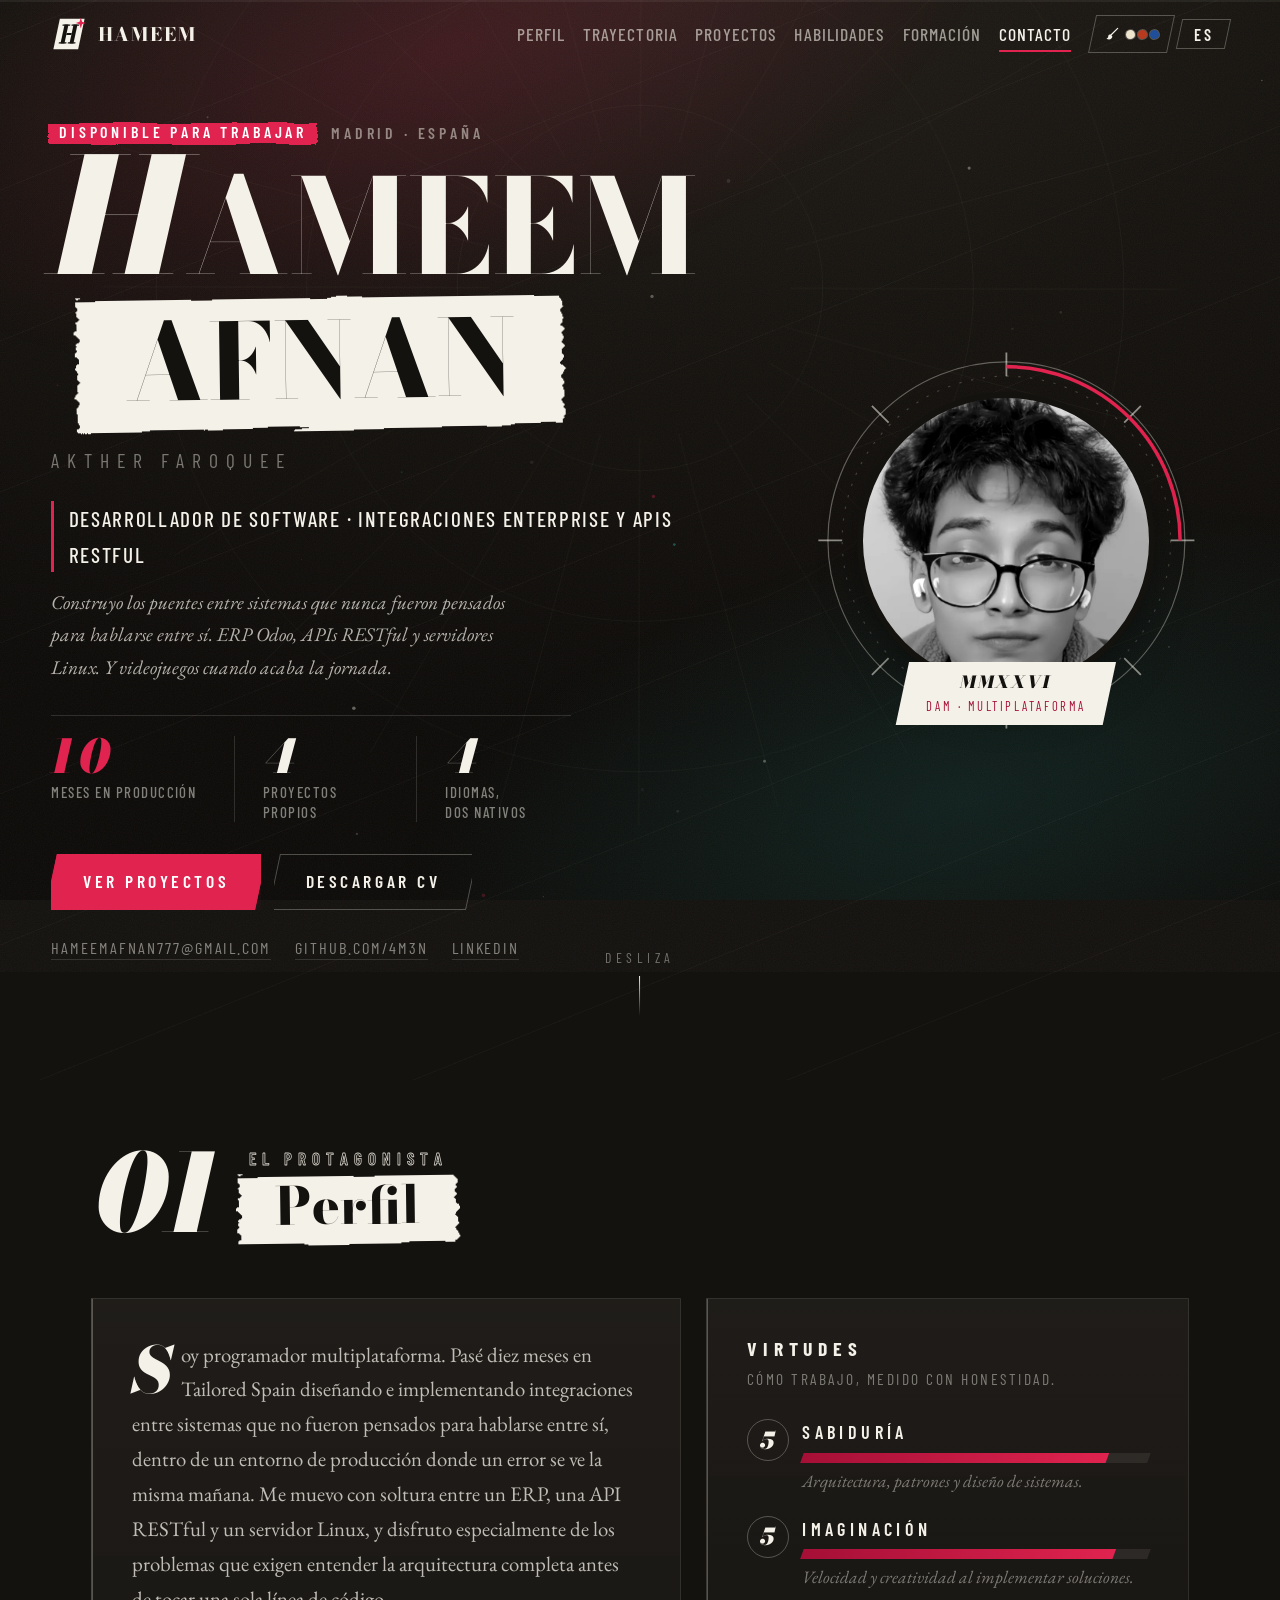
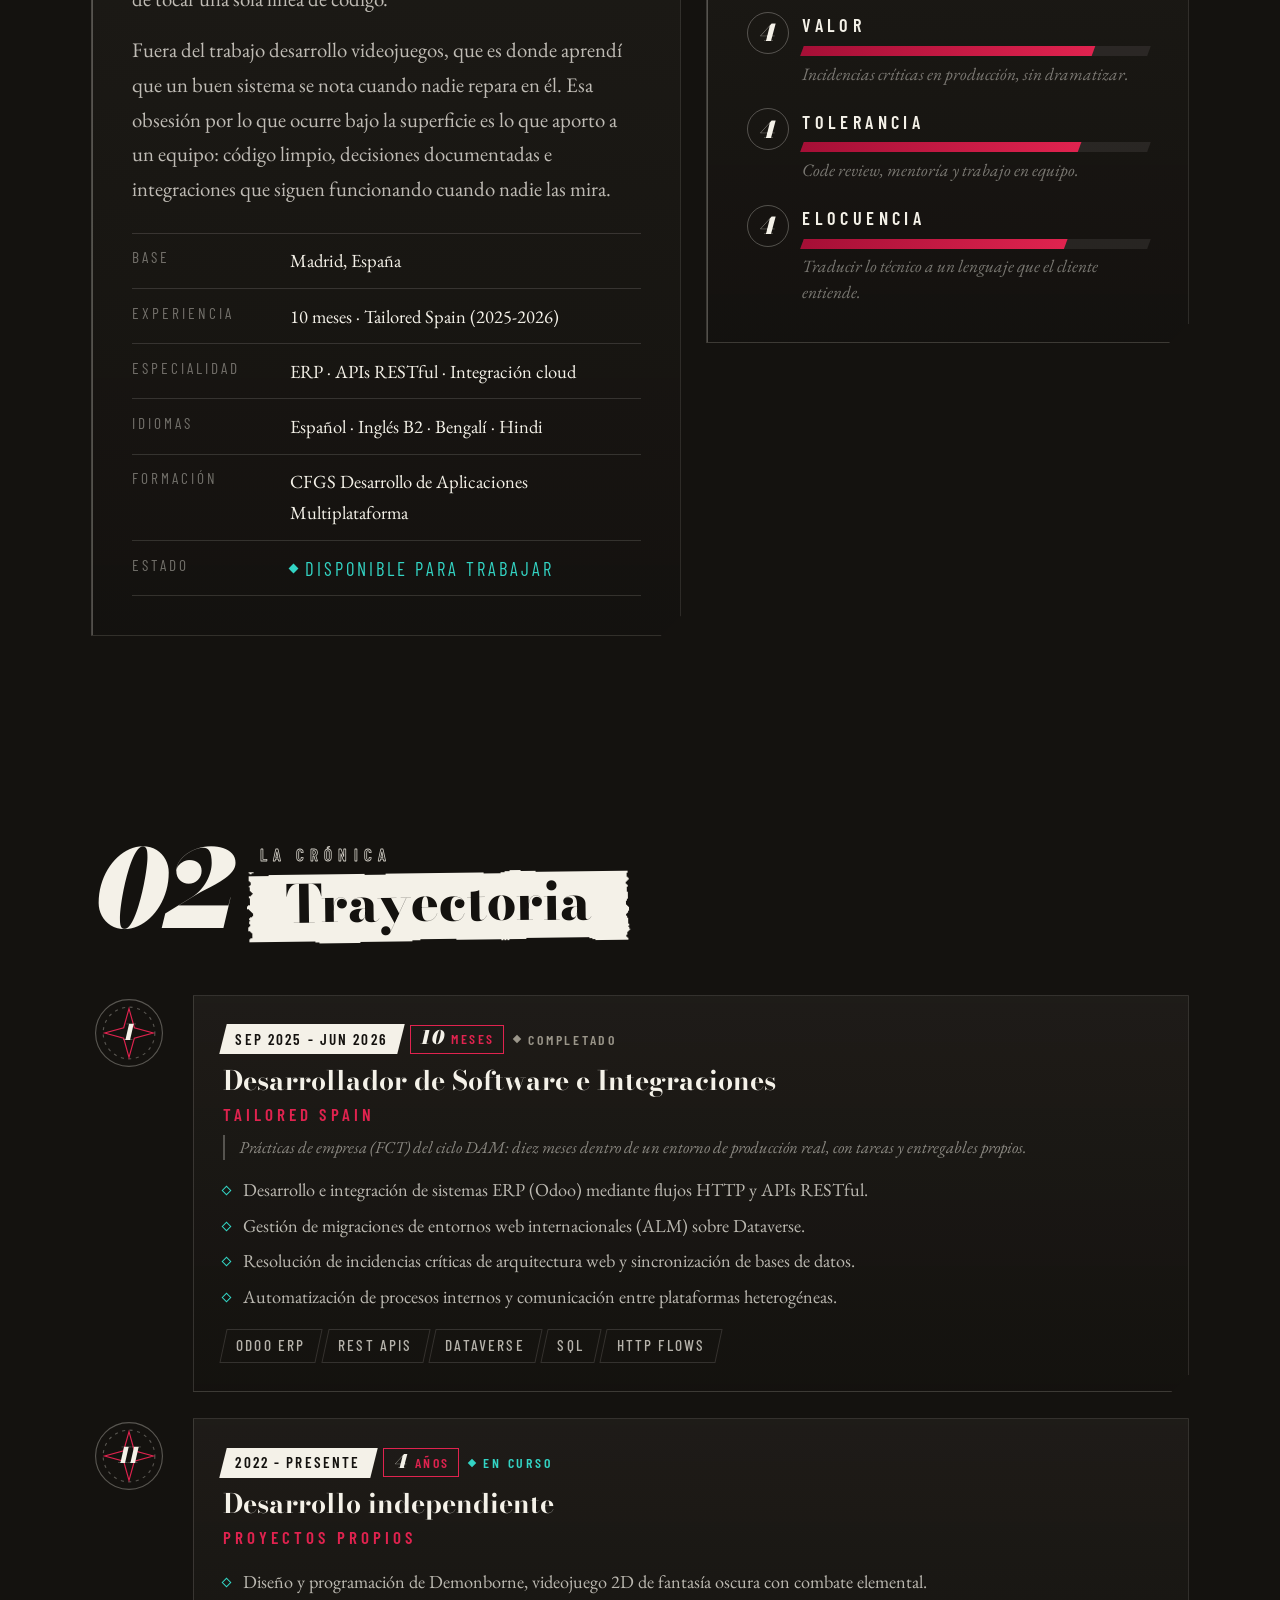
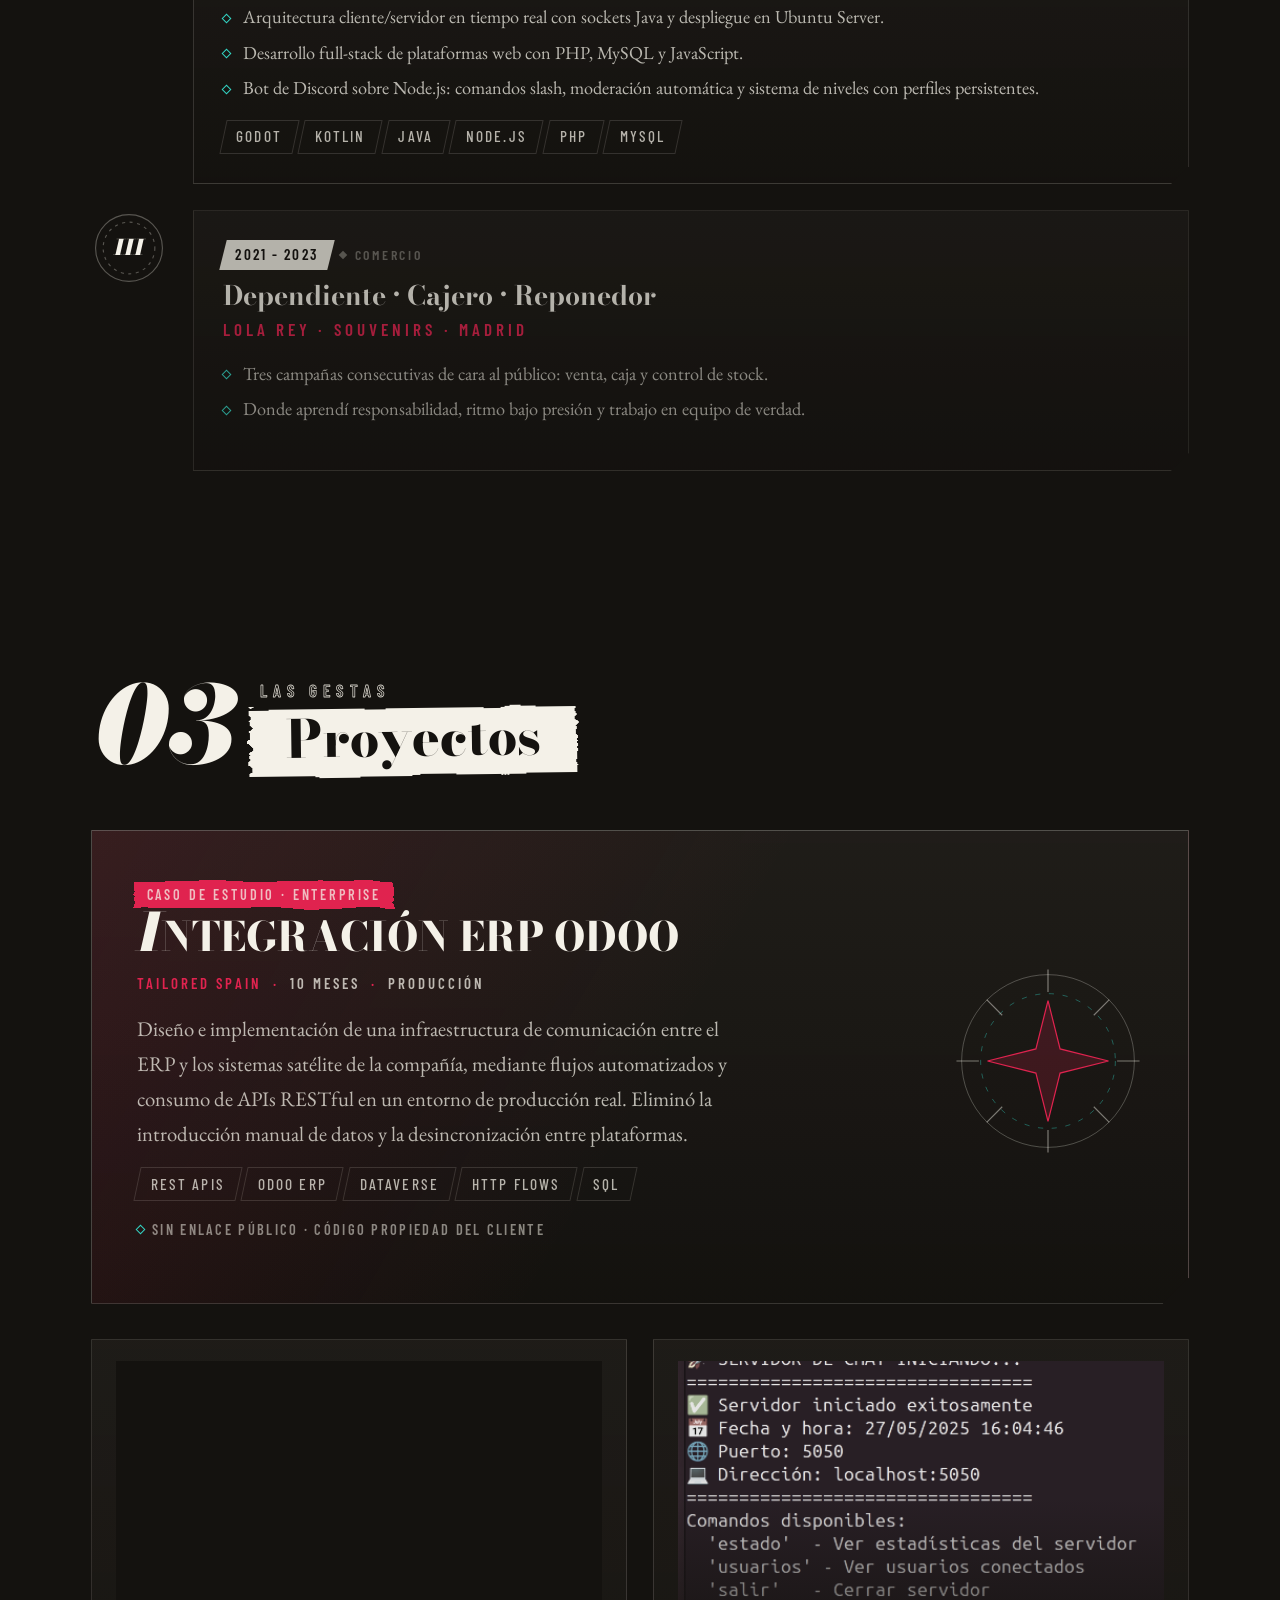
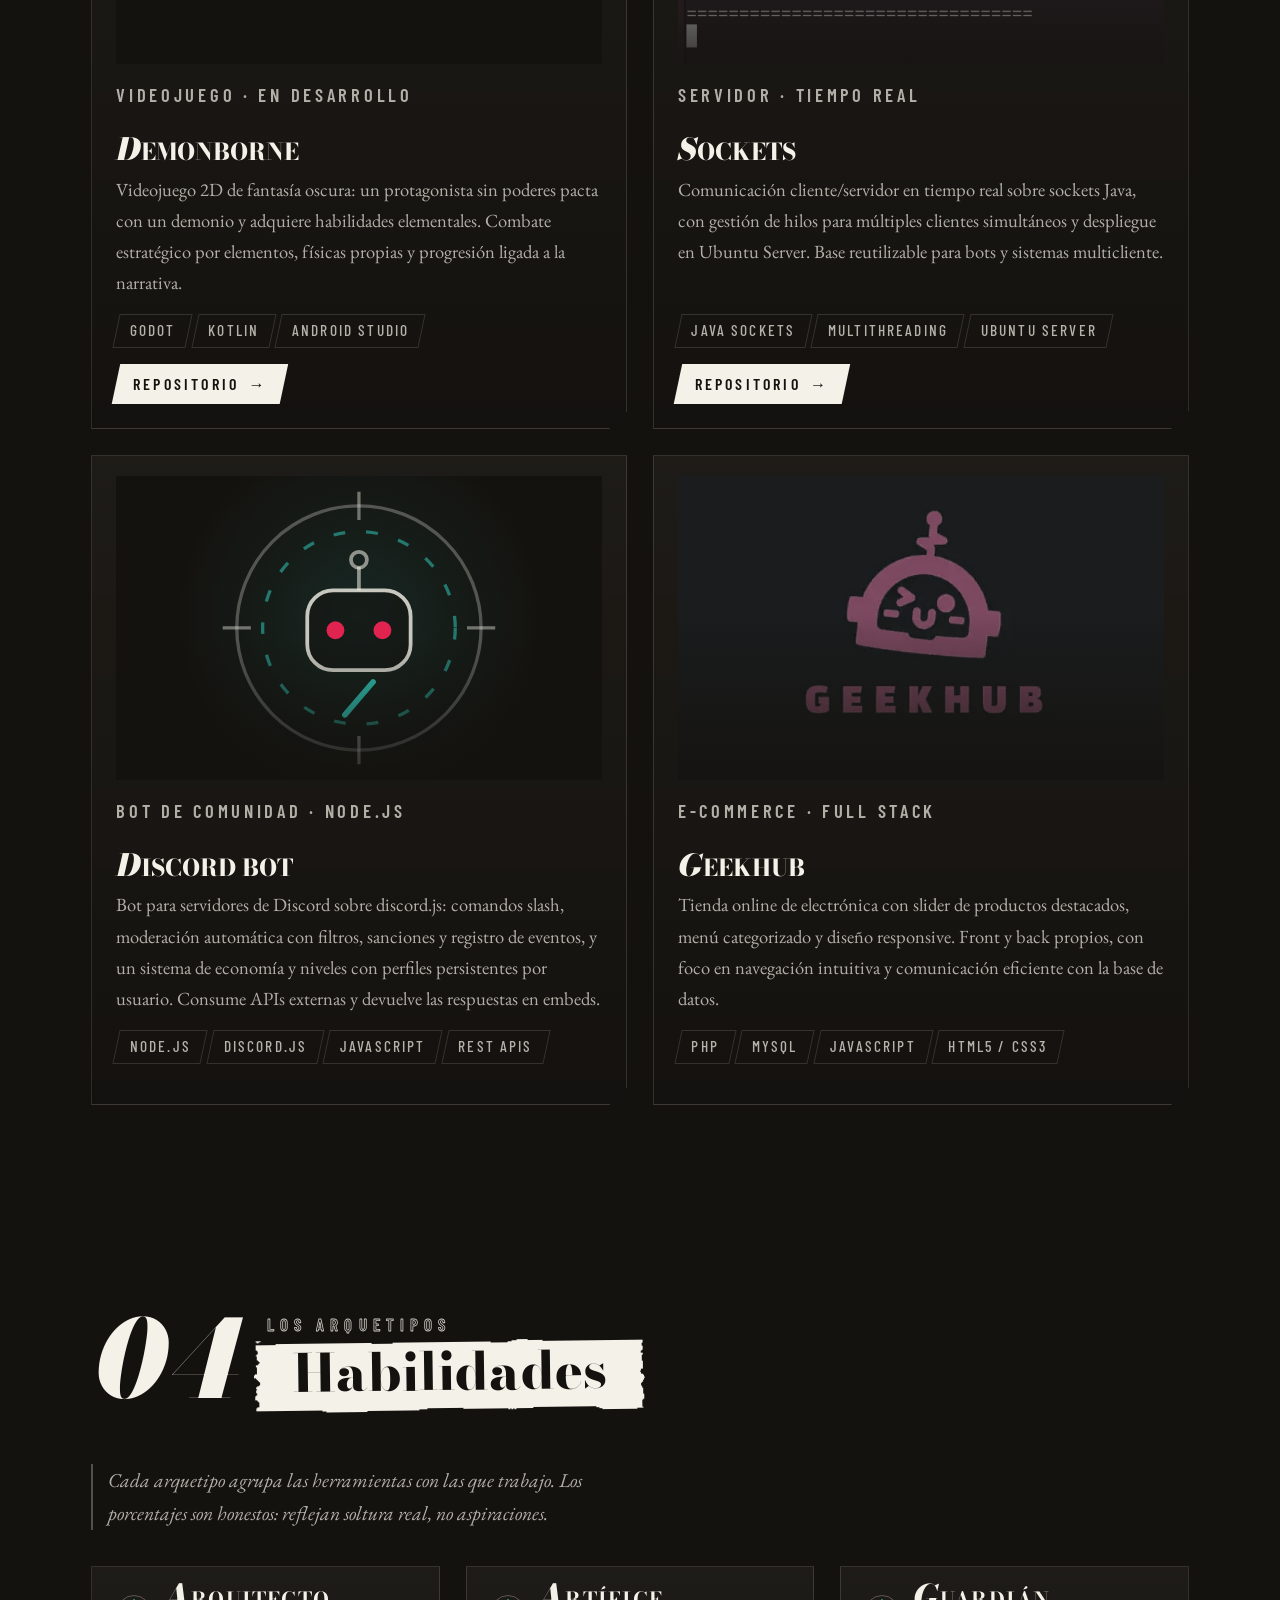
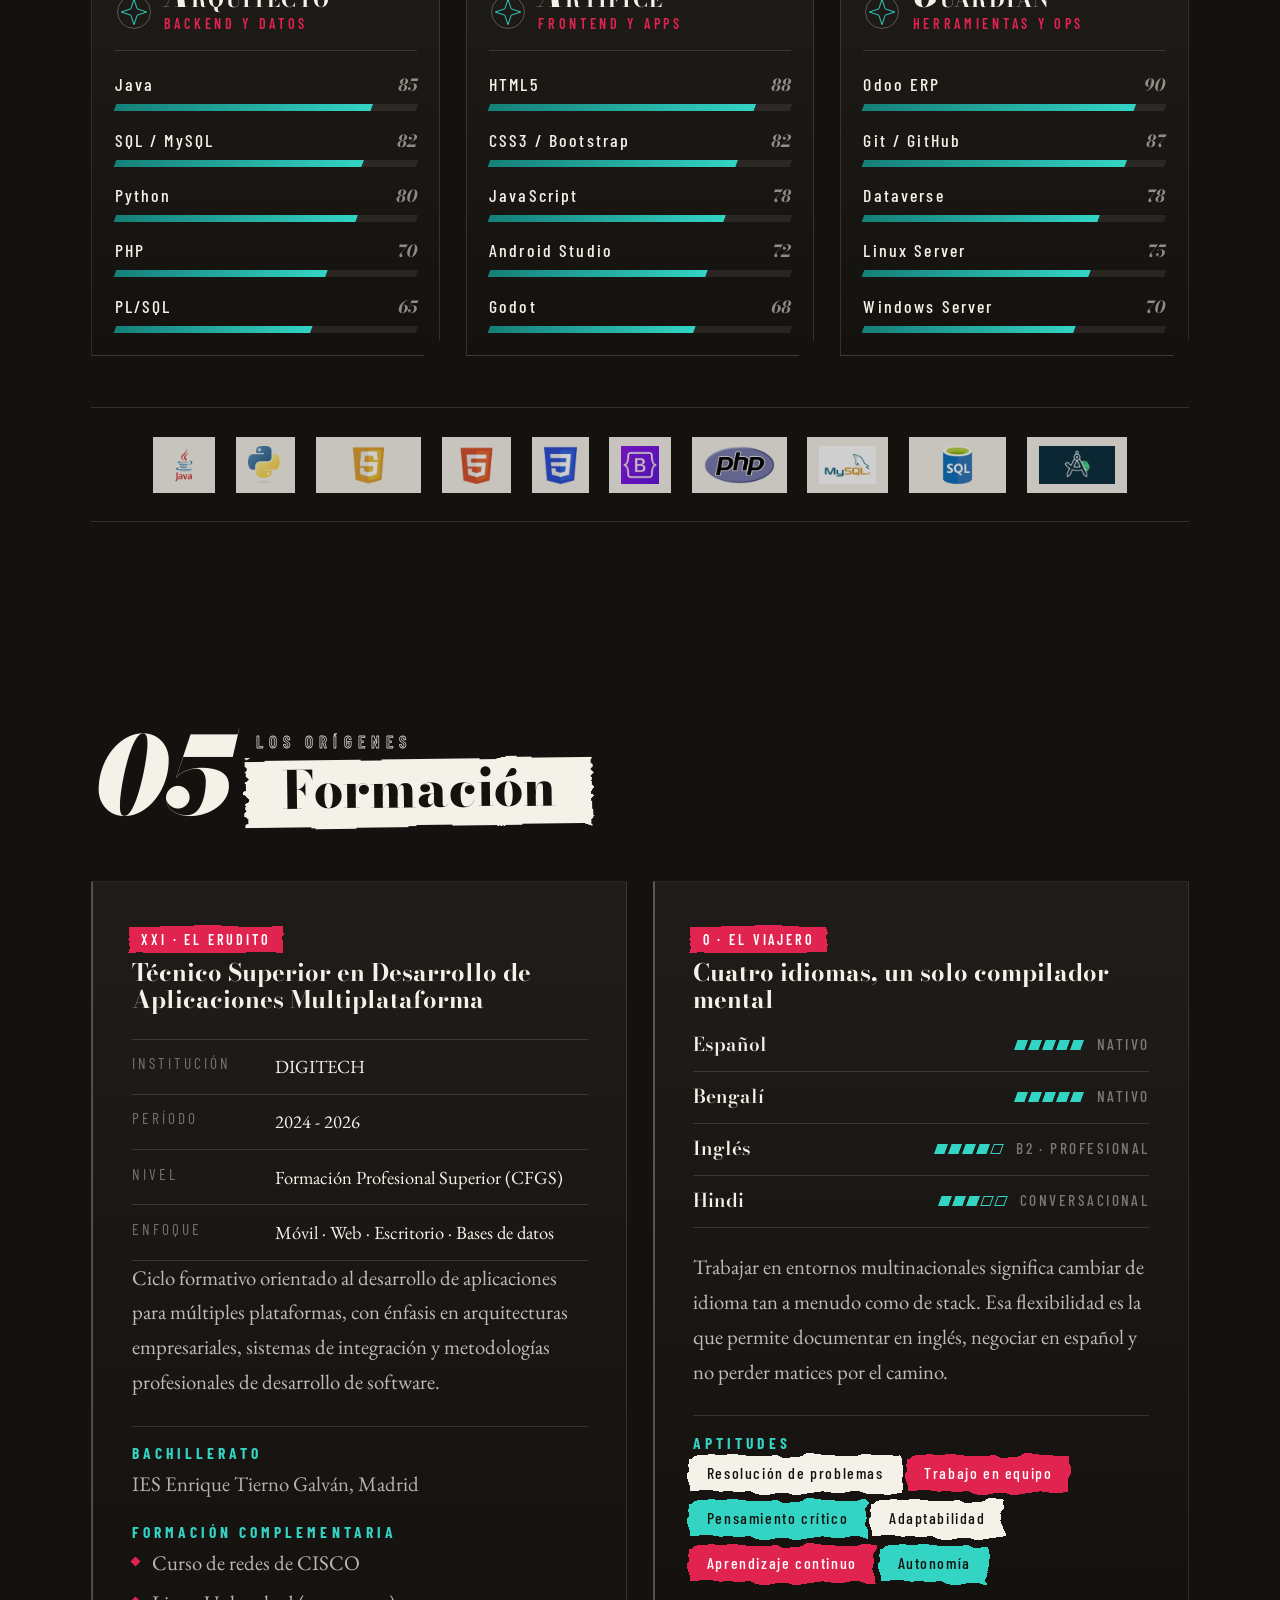
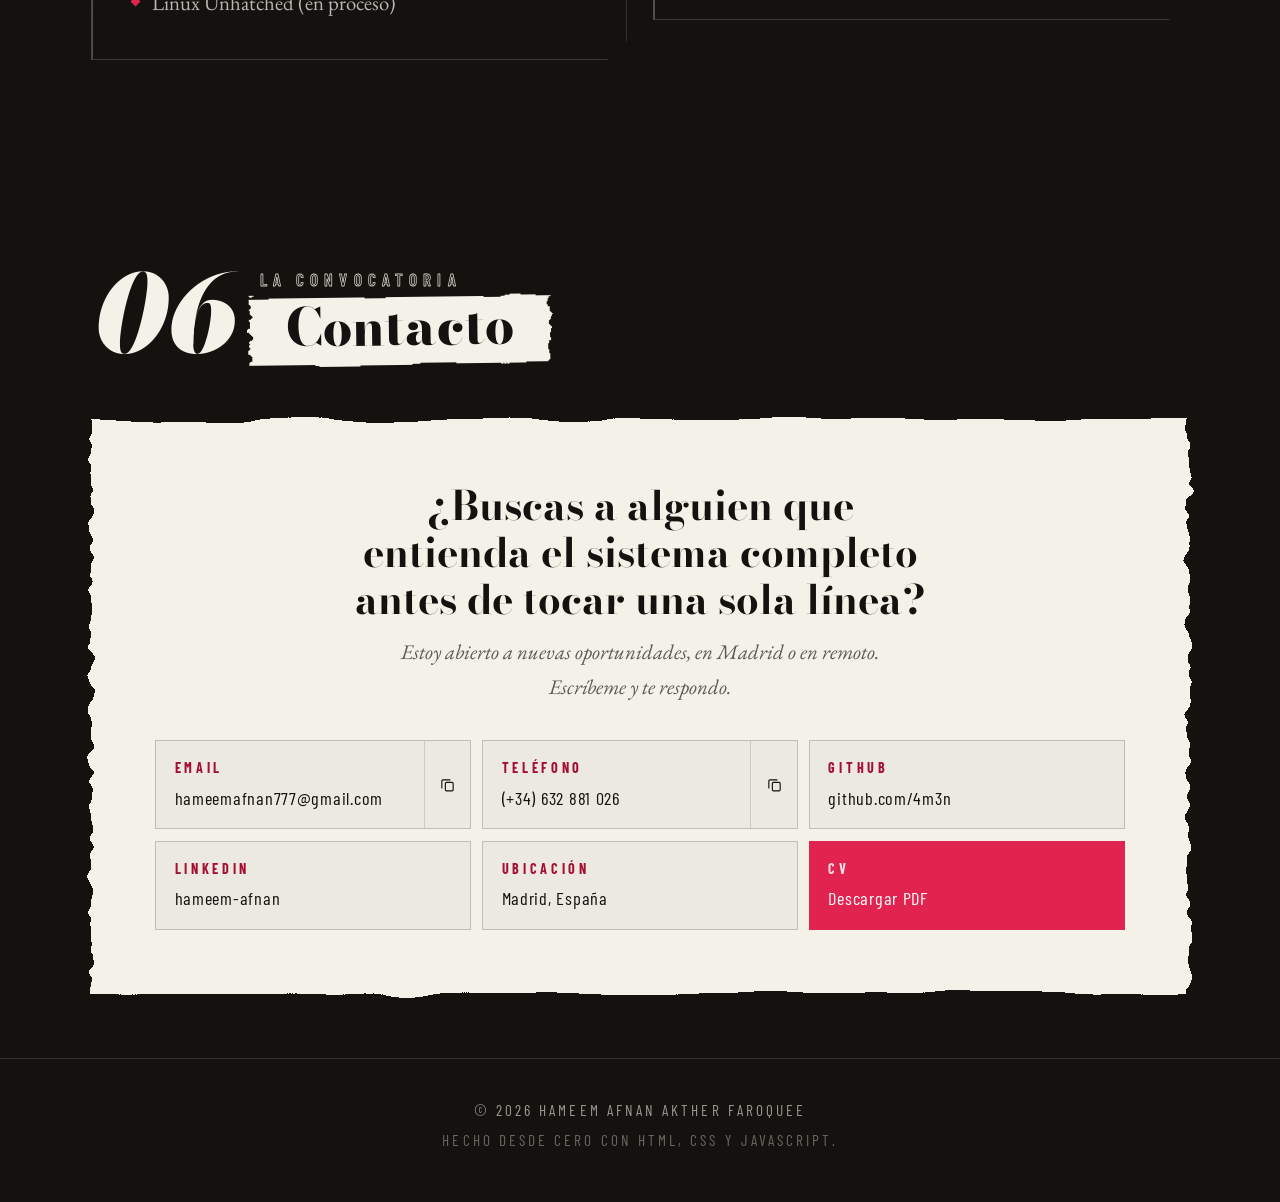
==== commit 8ccbb874: "no comments" ====
--- a/index.html
+++ b/index.html
@@ -4,19 +4,19 @@
 <head>
   <meta charset="UTF-8">
   <meta name="viewport" content="width=device-width, initial-scale=1.0, viewport-fit=cover">
-  <meta name="description" content="Hameem Afnan Akther Faroquee — Desarrollador de Software en Madrid. 10 meses integrando ERP Odoo, APIs RESTful y bases de datos en producción (Tailored Spain). Portfolio, proyectos y CV.">
+  <meta name="description" content="Hameem Afnan Akther Faroquee, desarrollador de software en Madrid. 10 meses integrando ERP Odoo, APIs RESTful y bases de datos en producción (Tailored Spain). Portfolio, proyectos y CV.">
   <meta name="author" content="Hameem Afnan Akther Faroquee">
   <meta name="keywords" content="desarrollador software, Madrid, Odoo, ERP, API REST, Java, Python, MySQL, DAM, portfolio">
   <meta name="theme-color" content="#14120f">
 
   <meta property="og:type" content="website">
-  <meta property="og:title" content="Hameem Afnan — Desarrollador de Software">
+  <meta property="og:title" content="Hameem Afnan | Desarrollador de Software">
   <meta property="og:locale" content="es_ES">
   <meta property="og:description" content="10 meses integrando ERP Odoo y APIs RESTful en producción. Desarrollo multiplataforma. Madrid, España.">
   <meta property="og:image" content="https://4m3n.github.io/Portfolio/imagenes/og.png">
   <meta property="og:image:width" content="1200">
   <meta property="og:image:height" content="630">
-  <meta property="og:image:alt" content="Hameem Afnan — Desarrollador de Software, Madrid">
+  <meta property="og:image:alt" content="Hameem Afnan, desarrollador de software en Madrid">
   <meta property="og:site_name" content="Hameem Afnan">
   <meta name="twitter:image" content="https://4m3n.github.io/Portfolio/imagenes/og.png">
   <meta property="og:url" content="https://4m3n.github.io/Portfolio/">
@@ -24,10 +24,8 @@
   <meta name="robots" content="index, follow">
   <link rel="canonical" href="https://4m3n.github.io/Portfolio/">
 
-  <title>Hameem Afnan — Desarrollador de Software · Madrid</title>
-
-  <!-- Datos estructurados: permite que Google muestre el panel de persona
-       y que LinkedIn / buscadores entiendan el puesto sin leer el maquetado. -->
+  <title>Hameem Afnan | Desarrollador de Software · Madrid</title>
+
   <script type="application/ld+json">
   {
     "@context": "https://schema.org",
@@ -88,10 +86,6 @@
   <link href="https://fonts.googleapis.com/css2?family=Bodoni+Moda:ital,opsz,wght@0,6..96,400..900;1,6..96,400..900&family=EB+Garamond:ital,wght@0,400..600;1,400..600&family=Barlow+Condensed:wght@400..700&display=swap" rel="stylesheet">
   <link rel="stylesheet" href="MiPagina.css">
 
-  <!-- Marca de que hay JavaScript y paleta guardada. Van aquí, antes del primer
-       pintado, para que nada parpadee: ni el contenido (sin script todo se ve,
-       con script se anima) ni los colores (no se pinta Tinta para luego
-       saltar a Vitela). -->
   <script>
     document.documentElement.classList.add('js');
     try { var t = localStorage.getItem('theme'); if (t && t !== 'tinta') document.documentElement.setAttribute('data-theme', t); } catch (e) {}
@@ -100,9 +94,6 @@
 
 <body>
 
-  <!-- ============================================================
-       FILTROS SVG — bordes rasgados y manchas de tinta
-       ============================================================ -->
   <svg class="svg-defs" aria-hidden="true" focusable="false" width="0" height="0">
     <defs>
       <filter id="fx-torn" x="-6%" y="-40%" width="112%" height="180%" color-interpolation-filters="sRGB">
@@ -124,9 +115,6 @@
     </defs>
   </svg>
 
-  <!-- ============================================================
-       AMBIENTE
-       ============================================================ -->
   <canvas id="bg-canvas" aria-hidden="true"></canvas>
   <div class="fx-strokes" aria-hidden="true">
     <span class="stroke stroke--rose"></span>
@@ -137,9 +125,6 @@
 
   <div class="progress" aria-hidden="true"><span id="progressBar"></span></div>
 
-  <!-- ============================================================
-       INTRO
-       ============================================================ -->
   <div id="gate" class="gate" aria-hidden="true">
     <span class="gate__half gate__half--a"></span>
     <span class="gate__half gate__half--b"></span>
@@ -160,9 +145,6 @@
     </div>
   </div>
 
-  <!-- ============================================================
-       BARRIDO ENTRE SECCIONES — tres bandas sesgadas y una cartela
-       ============================================================ -->
   <div id="wipe" class="wipe" aria-hidden="true" hidden>
     <span class="wipe__band wipe__band--rose"></span>
     <span class="wipe__band wipe__band--paper"></span>
@@ -181,13 +163,8 @@
 
   <a class="skip" href="#perfil">Ir al contenido</a>
 
-  <!-- Velo del menú móvil: oscurece y, sobre todo, permite cerrar
-       tocando fuera, que es lo que la gente intenta por instinto. -->
   <div class="scrim" id="scrim" aria-hidden="true"></div>
 
-  <!-- ============================================================
-       BARRA SUPERIOR
-       ============================================================ -->
   <header class="topbar" id="topbar">
     <a class="brand" href="#inicio" aria-label="Inicio">
       <span class="brand__mark" aria-hidden="true">
@@ -239,9 +216,6 @@
 
   <main>
 
-    <!-- ==========================================================
-         PORTADA
-         ========================================================== -->
     <section id="inicio" class="hero">
       <div class="hero__inner">
 
@@ -262,8 +236,8 @@
             Desarrollador de Software · Integraciones enterprise y APIs RESTful
           </p>
 
-          <p class="hero__lede reveal" data-en="I build the bridges between systems that were never designed to talk to each other. Odoo ERP, RESTful APIs, Linux servers — and video games when the day is over.">
-            Construyo los puentes entre sistemas que nunca fueron pensados para hablarse entre sí. ERP Odoo, APIs RESTful, servidores Linux — y videojuegos cuando acaba la jornada.
+          <p class="hero__lede reveal" data-en="I build the bridges between systems that were never designed to talk to each other. Odoo ERP, RESTful APIs and Linux servers. And video games when the day is over.">
+            Construyo los puentes entre sistemas que nunca fueron pensados para hablarse entre sí. ERP Odoo, APIs RESTful y servidores Linux. Y videojuegos cuando acaba la jornada.
           </p>
 
           <ul class="hero__proof reveal">
@@ -321,9 +295,6 @@
       </a>
     </section>
 
-    <!-- ==========================================================
-         01 · PERFIL
-         ========================================================== -->
     <section id="perfil" class="section">
       <header class="sec-head reveal">
         <span class="sec-head__flavor" data-en="THE PROTAGONIST">EL PROTAGONISTA</span>
@@ -342,10 +313,10 @@
 
           <dl class="facts">
             <div><dt data-en="BASE">BASE</dt><dd data-en="Madrid, Spain">Madrid, España</dd></div>
-            <div><dt data-en="EXPERIENCE">EXPERIENCIA</dt><dd data-en="10 months · Tailored Spain (2025—2026)">10 meses · Tailored Spain (2025—2026)</dd></div>
+            <div><dt data-en="EXPERIENCE">EXPERIENCIA</dt><dd data-en="10 months · Tailored Spain (2025-2026)">10 meses · Tailored Spain (2025-2026)</dd></div>
             <div><dt data-en="SPECIALTY">ESPECIALIDAD</dt><dd data-en="ERP · RESTful APIs · Cloud integration">ERP · APIs RESTful · Integración cloud</dd></div>
             <div><dt data-en="LANGUAGES">IDIOMAS</dt><dd data-en="Spanish · English B2 · Bengali · Hindi">Español · Inglés B2 · Bengalí · Hindi</dd></div>
-            <div><dt data-en="EDUCATION">FORMACIÓN</dt><dd data-en="Higher Degree — Multi-Platform App Development">CFGS Desarrollo de Aplicaciones Multiplataforma</dd></div>
+            <div><dt data-en="EDUCATION">FORMACIÓN</dt><dd data-en="Higher Degree in Multi-Platform App Development">CFGS Desarrollo de Aplicaciones Multiplataforma</dd></div>
             <div class="facts__hot"><dt data-en="STATUS">ESTADO</dt><dd><span class="dot" aria-hidden="true"></span><span data-en="AVAILABLE FOR WORK">DISPONIBLE PARA TRABAJAR</span></dd></div>
           </dl>
         </article>
@@ -390,9 +361,6 @@
       </div>
     </section>
 
-    <!-- ==========================================================
-         02 · TRAYECTORIA
-         ========================================================== -->
     <section id="trayectoria" class="section">
       <header class="sec-head reveal">
         <span class="sec-head__flavor" data-en="THE CHRONICLE">LA CRÓNICA</span>
@@ -412,14 +380,14 @@
           </div>
           <div class="entry__body">
             <p class="entry__when">
-              <span class="skewpill">SEP 2025 — JUN 2026</span>
+              <span class="skewpill">SEP 2025 - JUN 2026</span>
               <span class="dur"><b>10</b> <span data-en="MONTHS">MESES</span></span>
               <span class="live live--done" data-en="COMPLETED">COMPLETADO</span>
             </p>
             <h3 class="entry__role" data-en="Software &amp; Integrations Developer">Desarrollador de Software e Integraciones</h3>
             <p class="entry__org">TAILORED SPAIN</p>
-            <p class="entry__kind" data-en="On-the-job training (FCT) for the Multi-Platform App Development degree — ten months inside a real production environment, with my own tickets and deliverables.">
-              Prácticas de empresa (FCT) del ciclo DAM — diez meses dentro de un entorno de producción real, con tareas y entregables propios.
+            <p class="entry__kind" data-en="On-the-job training (FCT) for the Multi-Platform App Development degree: ten months inside a real production environment, with my own tickets and deliverables.">
+              Prácticas de empresa (FCT) del ciclo DAM: diez meses dentro de un entorno de producción real, con tareas y entregables propios.
             </p>
             <ul class="entry__tasks">
               <li data-en="Development and integration of ERP systems (Odoo) through HTTP flows and RESTful APIs.">Desarrollo e integración de sistemas ERP (Odoo) mediante flujos HTTP y APIs RESTful.</li>
@@ -442,7 +410,7 @@
           </div>
           <div class="entry__body">
             <p class="entry__when">
-              <span class="skewpill">2022 — <span data-en="PRESENT">PRESENTE</span></span>
+              <span class="skewpill">2022 - <span data-en="PRESENT">PRESENTE</span></span>
               <span class="dur"><b>4</b> <span data-en="YEARS">AÑOS</span></span>
               <span class="live" data-en="ONGOING">EN CURSO</span>
             </p>
@@ -467,9 +435,9 @@
             <b>III</b>
           </div>
           <div class="entry__body">
-            <p class="entry__when"><span class="skewpill">2021 — 2023</span> <span class="live live--off" data-en="RETAIL">COMERCIO</span></p>
+            <p class="entry__when"><span class="skewpill">2021 - 2023</span> <span class="live live--off" data-en="RETAIL">COMERCIO</span></p>
             <h3 class="entry__role" data-en="Sales assistant · Cashier · Stock replenishment">Dependiente · Cajero · Reponedor</h3>
-            <p class="entry__org">LOLA REY · SOUVENIRS — MADRID</p>
+            <p class="entry__org">LOLA REY · SOUVENIRS · MADRID</p>
             <ul class="entry__tasks">
               <li data-en="Three consecutive seasons of customer-facing work: sales, cash handling and stock control.">Tres campañas consecutivas de cara al público: venta, caja y control de stock.</li>
               <li data-en="Where I learned responsibility, pace under pressure and real teamwork.">Donde aprendí responsabilidad, ritmo bajo presión y trabajo en equipo de verdad.</li>
@@ -479,9 +447,6 @@
       </ol>
     </section>
 
-    <!-- ==========================================================
-         03 · PROYECTOS
-         ========================================================== -->
     <section id="proyectos" class="section">
       <header class="sec-head reveal">
         <span class="sec-head__flavor" data-en="THE DEEDS">LAS GESTAS</span>
@@ -492,7 +457,7 @@
       <article class="feature reveal">
         <div class="feature__body">
           <p class="kicker kicker--rose" data-en="CASE STUDY · ENTERPRISE">CASO DE ESTUDIO · ENTERPRISE</p>
-          <h3 class="feature__title"><em>I</em><span data-en="NTEGRATION — ODOO ERP">NTEGRACIÓN ERP ODOO</span></h3>
+          <h3 class="feature__title"><em>I</em><span data-en="NTEGRATION WITH ODOO ERP">NTEGRACIÓN ERP ODOO</span></h3>
           <p class="feature__meta">
             <span>TAILORED SPAIN</span>
             <span data-en="10 MONTHS">10 MESES</span>
@@ -580,9 +545,6 @@
       </div>
     </section>
 
-    <!-- ==========================================================
-         04 · HABILIDADES
-         ========================================================== -->
     <section id="habilidades" class="section">
       <header class="sec-head reveal">
         <span class="sec-head__flavor" data-en="THE ARCHETYPES">LOS ARQUETIPOS</span>
@@ -661,9 +623,6 @@
       </div>
     </section>
 
-    <!-- ==========================================================
-         05 · FORMACIÓN
-         ========================================================== -->
     <section id="formacion" class="section">
       <header class="sec-head reveal">
         <span class="sec-head__flavor" data-en="THE ORIGINS">LOS ORÍGENES</span>
@@ -677,7 +636,7 @@
           <h3 class="slab__title" data-en="Higher Degree in Multi-Platform Application Development">Técnico Superior en Desarrollo de Aplicaciones Multiplataforma</h3>
           <dl class="facts">
             <div><dt data-en="Institution">INSTITUCIÓN</dt><dd>DIGITECH</dd></div>
-            <div><dt data-en="Period">PERÍODO</dt><dd>2024 — 2026</dd></div>
+            <div><dt data-en="Period">PERÍODO</dt><dd>2024 - 2026</dd></div>
             <div><dt data-en="Level">NIVEL</dt><dd data-en="Higher Vocational Education (CFGS)">Formación Profesional Superior (CFGS)</dd></div>
             <div><dt data-en="Focus">ENFOQUE</dt><dd data-en="Mobile · Web · Desktop · Databases">Móvil · Web · Escritorio · Bases de datos</dd></div>
           </dl>
@@ -688,12 +647,12 @@
           <hr class="rule">
 
           <h4 class="mini" data-en="SECONDARY EDUCATION">BACHILLERATO</h4>
-          <p>IES Enrique Tierno Galván — Madrid</p>
+          <p>IES Enrique Tierno Galván, Madrid</p>
 
           <h4 class="mini" data-en="FURTHER TRAINING">FORMACIÓN COMPLEMENTARIA</h4>
           <ul class="ticks">
-            <li data-en="CISCO — Networking course">CISCO — Curso de redes</li>
-            <li data-en="Linux Unhatched — in progress">Linux Unhatched — en proceso</li>
+            <li data-en="CISCO networking course">Curso de redes de CISCO</li>
+            <li data-en="Linux Unhatched (in progress)">Linux Unhatched (en proceso)</li>
           </ul>
         </article>
 
@@ -727,9 +686,6 @@
       </div>
     </section>
 
-    <!-- ==========================================================
-         06 · CONTACTO
-         ========================================================== -->
     <section id="contacto" class="section section--last">
       <header class="sec-head reveal">
         <span class="sec-head__flavor" data-en="THE SUMMONS">LA CONVOCATORIA</span>
@@ -803,7 +759,6 @@
 
   <a class="to-top" id="toTop" href="#inicio" aria-label="Volver arriba">↑</a>
 
-  <!-- Aviso efímero. role=status para que también se anuncie en voz. -->
   <div class="toast" id="toast" role="status" aria-live="polite"></div>
 
   <script src="MiPagina.js"></script>
--- a/MiPagina.css
+++ b/MiPagina.css
@@ -1,20 +1,4 @@
-/* =============================================================================
-   HAMEEM AFNAN — PORTFOLIO
-   Dirección de arte: tinta y papel rasgado.
-   Franjas blancas de borde roto, didone de altísimo contraste, magenta y
-   turquesa como acentos, barras sesgadas y retículas circulares.
-   ============================================================================= */
-
-/* ---------------------------------------------------------------------------
-   1. TOKENS
-   ------------------------------------------------------------------------ */
 :root {
-  /* Los nombres describen el papel, no el tono: --ink es el FONDO y --paper
-     la FIGURA. En la paleta clara se invierten los valores y todo el diseño
-     (franjas, botones, panel de contacto) se da la vuelta sin tocar reglas.
-     Los -rgb existen para poder dar transparencia: rgb(var(--x-rgb) / .5). */
-
-  /* Tinta — fondo */
   --ink:        #14120f;  --ink-rgb:   20 18 15;
   --ink-2:      #1b1815;
   --ink-3:      #23201c;  --ink-3-rgb: 35 32 28;
@@ -22,14 +6,12 @@
   --bg-1:       #221d18;
   --bg-2:       #16130f;
 
-  /* Papel — figura */
   --paper:      #f4f1e8;  --paper-rgb: 244 241 232;
   --paper-2:    #ded8c8;
   --paper-3:    #9b968a;
   --ink-line:   rgb(var(--paper-rgb) / 0.14);
   --ink-line-2: rgb(var(--paper-rgb) / 0.28);
 
-  /* Acentos */
   --rose:       #e0234f;  --rose-rgb:  224 35 79;
   --rose-deep:  #a50f36;
   --on-rose:    #fff;     --on-rose-rgb: 255 255 255;
@@ -37,13 +19,11 @@
   --aqua-deep:  #157f79;
   --gold:       #e6b23c;
 
-  /* Ambiente */
   --thumb:      #3b3630;
   --glow:       0.5;
   --grain:      0.05;
   --motes:      1;
 
-  /* Tipografía */
   --display: 'Bodoni Moda', 'Didot', 'Times New Roman', serif;
   --body:    'EB Garamond', Georgia, 'Times New Roman', serif;
   --label:   'Barlow Condensed', 'Arial Narrow', sans-serif;
@@ -51,18 +31,10 @@
   --wrap: 1200px;
   --pad:  clamp(1.1rem, 4vw, 3.4rem);
   --ease: cubic-bezier(0.2, 0.7, 0.3, 1);
-  /* Arranque seco y frenada brusca: el golpe de los menús de Atlus. */
   --snap: cubic-bezier(0.7, 0, 0.2, 1);
-  /* Rebote corto para lo que se "estampa". */
   --pop:  cubic-bezier(0.2, 1.35, 0.4, 1);
 }
 
-/* Paletas. Cada una lleva el nombre de un pigmento o una técnica de la
-   pintura antigua, la misma fuente de la que bebe Metaphor: ReFantazio.
-   Sólo redefinen variables: ninguna regla del resto de la hoja cambia. */
-
-/* Vitela — manuscrito iluminado: pergamino, tinta ferrogálica, bermellón
-   y lapislázuli. La única clara. */
 :root[data-theme="vitela"] {
   --ink:        #efe5cf;  --ink-rgb:   239 229 207;
   --ink-2:      #e8dcc2;
@@ -74,8 +46,6 @@
   --paper-2:    #4b3a2c;
   --paper-3:    #7a6653;
   --rose:       #b83a1e;  --rose-rgb:  184 58 30;
-  /* Las variantes -deep se usan sobre --paper; aquí el papel es oscuro,
-     así que el "profundo" tiene que ser el tono claro del pigmento. */
   --rose-deep:  #e07a5c;
   --on-rose:    #fbf3e2;  --on-rose-rgb: 251 243 226;
   --aqua:       #1f4e9a;  --aqua-rgb:  31 78 154;
@@ -87,8 +57,6 @@
   --motes:      0.55;
 }
 
-/* Lapislázuli — el azul más caro del Renacimiento, con oro en hoja y
-   bermellón como acentos. */
 :root[data-theme="lapis"] {
   --ink:        #0e1430;  --ink-rgb:   14 20 48;
   --ink-2:      #121a3b;
@@ -108,8 +76,6 @@
   --thumb:      #26336a;
 }
 
-/* Verdaccio — la base verdosa sobre la que los maestros antiguos
-   modelaban la carne, con sanguina y cardenillo. */
 :root[data-theme="verdaccio"] {
   --ink:        #151811;  --ink-rgb:   21 24 17;
   --ink-2:      #1a1e15;
@@ -129,9 +95,6 @@
   --thumb:      #343a28;
 }
 
-/* ---------------------------------------------------------------------------
-   2. BASE
-   ------------------------------------------------------------------------ */
 *, *::before, *::after { box-sizing: border-box; }
 
 .svg-defs { position: absolute; width: 0; height: 0; overflow: hidden; }
@@ -176,9 +139,6 @@
 ::-webkit-scrollbar-thumb { background: var(--thumb); border: 2px solid var(--deep); }
 ::-webkit-scrollbar-thumb:hover { background: var(--rose); }
 
-/* ---------------------------------------------------------------------------
-   3. FRANJA RASGADA — el gesto central del estilo
-   ------------------------------------------------------------------------ */
 .stripe {
   position: relative;
   display: inline-block;
@@ -198,8 +158,6 @@
 .stripe--rose::before { background: var(--rose); filter: url(#fx-torn-sm); }
 .stripe--paper::before { background: var(--paper); }
 
-/* Píldora sesgada, como los contadores del juego.
-   El sesgo va siempre en el fondo: el texto se queda recto y legible. */
 .skewpill {
   position: relative; isolation: isolate;
   display: inline-block;
@@ -213,9 +171,6 @@
   background: var(--paper); transform: skewX(-14deg); z-index: -1;
 }
 
-/* ---------------------------------------------------------------------------
-   4. AMBIENTE
-   ------------------------------------------------------------------------ */
 #bg-canvas {
   position: fixed; inset: 0; z-index: -5;
   width: 100%; height: 100%; display: block;
@@ -273,12 +228,6 @@
   will-change: transform;
 }
 
-/* ---------------------------------------------------------------------------
-   5. INTRO
-   ------------------------------------------------------------------------ */
-/* Dos mitades de tinta cortadas en diagonal. Al salir, un tajo magenta
-   recorre el corte y cada mitad huye hacia su lado. Se solapan un pelo
-   para que el antialiasing no deje ver una rendija del fondo. */
 .gate { display: none; }
 .js .gate {
   display: grid;
@@ -350,13 +299,6 @@
   to   { opacity: 1; transform: none; }
 }
 
-/* ---------------------------------------------------------------------------
-   5b. BARRIDO ENTRE SECCIONES
-   Magenta, papel y tinta cruzan la pantalla en bandas sesgadas; cuando la
-   tinta la cubre aparece la cartela del destino y el salto ocurre detrás.
-   Las bandas miden 240vw para que el sesgo no deje esquinas al aire ni en
-   un móvil en vertical. Los movimientos los lleva MiPagina.js (WAAPI).
-   ------------------------------------------------------------------------ */
 .wipe { position: fixed; inset: 0; z-index: 250; overflow: hidden; }
 .wipe__band {
   position: absolute; top: -10%; left: -70vw;
@@ -410,23 +352,12 @@
 }
 .wipe__title .stripe { transform: rotate(-1.5deg); }
 
-/* ---------------------------------------------------------------------------
-   5c. CAMBIO DE PALETA — revelado a pinceladas de acuarela
-   La página con los colores nuevos aparece a través de una máscara pintada
-   en un <canvas> (MiPagina.js) y recorrida fotograma a fotograma sobre la
-   captura que hace la View Transitions API. Aquí sólo se apaga el fundido
-   por defecto y se congelan las transiciones mientras se pinta, para que
-   nada llegue a medio camino entre una paleta y otra.
-   ------------------------------------------------------------------------ */
 .theme-switching *,
 .theme-switching *::before,
 .theme-switching *::after { transition: none !important; }
 ::view-transition-old(root),
 ::view-transition-new(root) { animation: none; mix-blend-mode: normal; }
 
-/* ---------------------------------------------------------------------------
-   6. BARRA SUPERIOR
-   ------------------------------------------------------------------------ */
 .topbar {
   position: fixed; top: 0; left: 0; right: 0; z-index: 50;
   display: flex; align-items: center; gap: 1.2rem;
@@ -487,8 +418,6 @@
   transform: scaleX(0); transform-origin: left;
   transition: transform 0.3s var(--ease);
 }
-/* Cursor de menú: una losa de papel sesgada entra por la izquierda y el
-   texto pasa a tinta, como al moverse por los menús del juego. */
 .nav__link::before {
   content: ''; position: absolute; inset: 0.1rem 0.15rem;
   background: var(--paper);
@@ -523,8 +452,6 @@
 .pill-btn:hover { color: var(--ink); }
 .pill-btn:hover::before { background: var(--paper); border-color: var(--paper); }
 
-/* Botón de paleta: un pincel y tres gotas con los pigmentos de la paleta
-   SIGUIENTE, para que se vea qué va a pasar antes de pulsar. */
 .theme-btn {
   display: inline-flex; align-items: center; gap: 0.4rem;
   min-height: 2.4rem;
@@ -558,9 +485,6 @@
 .burger[aria-expanded="true"] span:nth-child(2) { opacity: 0; }
 .burger[aria-expanded="true"] span:nth-child(3) { transform: translateY(-6.5px) rotate(-45deg); }
 
-/* ---------------------------------------------------------------------------
-   7. PORTADA
-   ------------------------------------------------------------------------ */
 .hero {
   position: relative;
   min-height: 100svh;
@@ -623,8 +547,6 @@
   color: rgb(var(--paper-rgb) / 0.72);
 }
 
-/* Datos duros: la cifra en didone, la glosa en condensada. Tres columnas
-   separadas por filete, que en móvil se apilan en una sola. */
 .hero__proof {
   display: grid;
   grid-template-columns: repeat(3, minmax(0, 10.5rem));
@@ -695,7 +617,6 @@
 .hero__links a { border-bottom: 1px solid var(--ink-line); padding-bottom: 2px; transition: color 0.25s, border-color 0.25s; }
 .hero__links a:hover { color: var(--aqua); border-color: var(--aqua); }
 
-/* Retrato con retícula */
 .hero__portrait { display: grid; place-items: center; }
 .portrait { position: relative; width: min(340px, 76vw); aspect-ratio: 1; }
 
@@ -754,14 +675,10 @@
   50%      { transform: scaleY(1); transform-origin: top; opacity: 1; }
 }
 
-/* En pantallas bajas el indicador de scroll chocaba con los enlaces */
 @media (max-height: 860px) and (min-width: 881px) {
   .scroll-cue { display: none; }
 }
 
-/* ---------------------------------------------------------------------------
-   8. CABECERA DE SECCIÓN
-   ------------------------------------------------------------------------ */
 .section {
   position: relative;
   max-width: var(--wrap); margin: 0 auto;
@@ -825,9 +742,6 @@
   background: var(--rose); filter: url(#fx-torn-sm); z-index: -1;
 }
 
-/* ---------------------------------------------------------------------------
-   9. PANELES
-   ------------------------------------------------------------------------ */
 .slab {
   position: relative;
   padding: clamp(1.4rem, 3.2vw, 2.4rem);
@@ -862,7 +776,6 @@
   color: var(--paper);
 }
 
-/* Ficha */
 .facts { margin: 1.6rem 0 0; border-top: 1px solid var(--ink-line); }
 .facts > div {
   display: grid; grid-template-columns: minmax(118px, 28%) 1fr; gap: 1rem;
@@ -883,7 +796,6 @@
 .dot { width: 7px; height: 7px; background: var(--aqua); transform: rotate(45deg); animation: blink 2s ease-in-out infinite; }
 @keyframes blink { 0%, 100% { opacity: 1; } 50% { opacity: 0.25; } }
 
-/* Virtudes */
 .virtues { display: grid; gap: 1.3rem; }
 .virtue {
   display: grid;
@@ -925,9 +837,6 @@
   line-height: 1.45;
 }
 
-/* ---------------------------------------------------------------------------
-   10. TRAYECTORIA
-   ------------------------------------------------------------------------ */
 .log { display: grid; gap: clamp(1rem, 2.4vw, 1.6rem); }
 
 .entry {
@@ -975,11 +884,9 @@
 .live--off { color: rgb(var(--paper-rgb) / 0.4); }
 .live--off::before { background: rgb(var(--paper-rgb) / 0.4); animation: none; }
 
-/* Puesto ya cerrado: sigue contando, pero no parpadea. */
 .live--done { color: var(--paper-3); }
 .live--done::before { background: var(--paper-3); animation: none; }
 
-/* Sello de duración — la cifra manda, la unidad acompaña. */
 .dur {
   display: inline-flex; align-items: baseline; gap: 0.5em;
   padding: 0.1rem 0.55rem 0.16rem 0.62rem;
@@ -995,7 +902,6 @@
   color: var(--paper);
 }
 
-/* Naturaleza del vínculo (prácticas, contrato…) bajo el nombre de la empresa. */
 .entry__kind {
   margin: -0.6rem 0 1rem;
   padding-left: 0.9rem;
@@ -1023,7 +929,6 @@
   border: 1px solid var(--aqua); transform: rotate(45deg);
 }
 
-/* Etiquetas técnicas */
 .chips { display: flex; flex-wrap: wrap; gap: 0.35rem; }
 .chips span {
   position: relative; isolation: isolate;
@@ -1042,7 +947,6 @@
 .chips span:hover { color: var(--ink); }
 .chips span:hover::before { background: var(--paper); border-color: var(--paper); }
 
-/* Procedencia del caso de estudio, en filete fino bajo el titular. */
 .feature__meta {
   display: flex; flex-wrap: wrap; align-items: center;
   gap: 0.35rem 0.7rem;
@@ -1056,9 +960,6 @@
 }
 .feature__meta span:first-child { color: var(--rose); }
 
-/* ---------------------------------------------------------------------------
-   11. PROYECTOS
-   ------------------------------------------------------------------------ */
 .feature {
   position: relative;
   display: grid; grid-template-columns: 1fr auto;
@@ -1084,13 +985,8 @@
 .feature__body p { max-width: 60ch; color: rgb(var(--paper-rgb) / 0.74); }
 .feature__mark svg { width: clamp(110px, 15vw, 190px); height: auto; overflow: visible; }
 
-/* El caso de Odoo no lleva enlace a repositorio: el codigo es del cliente.
-   Se dice en la propia tarjeta para que la ausencia se lea como una razon
-   y no como un descuido. */
 .feature__body .feature__closed {
   display: inline-flex; align-items: center; gap: 0.5rem;
-  /* Sin esto hereda el max-width: 60ch del parrafo descriptivo, que en la
-     tipografia condensada de etiqueta parte la linea por la mitad. */
   max-width: none;
   margin-top: 1rem;
   font-family: var(--label); font-size: 0.9rem; font-weight: 600;
@@ -1112,8 +1008,6 @@
   display: grid; grid-template-columns: repeat(auto-fit, minmax(310px, 1fr));
   gap: clamp(1rem, 2.4vw, 1.6rem);
 }
-/* Con cuatro tarjetas, auto-fit sólo cabe a tres por fila y deja la última
-   suelta. A partir de tablet las repartimos en dos columnas: 2 × 2. */
 @media (min-width: 700px) {
   .cards { grid-template-columns: repeat(2, minmax(0, 1fr)); }
 }
@@ -1145,8 +1039,6 @@
 }
 .card:hover .card__shot img { transform: scale(1.05); filter: none; }
 
-/* Variante sin captura: emblema vectorial con el mismo lenguaje gráfico que
-   la ficha destacada, para que la tarjeta conserve la altura de las demás. */
 .card__shot--art {
   display: grid; place-items: center;
   background:
@@ -1166,12 +1058,8 @@
 .b-slash { fill: none; stroke: var(--aqua); stroke-width: 2.4; stroke-linecap: round; opacity: 0.85; }
 .card:hover .b-eye { fill: var(--gold); }
 
-/* Reservamos dos líneas para el epígrafe: así los títulos de las tres
-   tarjetas quedan a la misma altura aunque el texto sea más largo. */
 .card .kicker { line-height: 1.35; min-height: 2.7em; }
 .card__title { font-size: 1.456rem; font-weight: 800; margin-bottom: 0.55rem; }
-/* Sólo el párrafo descriptivo estira la tarjeta; el epígrafe también es un
-   <p> y antes se llevaba el espacio sobrante, descuadrando los títulos. */
 .card p { font-size: 1.16rem; color: rgb(var(--paper-rgb) / 0.7); }
 .card > p:not(.kicker) { flex: 1; }
 .card .chips { margin-bottom: 1rem; }
@@ -1196,9 +1084,6 @@
 .act:hover { color: var(--on-rose); }
 .act:hover::before { background: var(--rose); }
 
-/* ---------------------------------------------------------------------------
-   12. HABILIDADES
-   ------------------------------------------------------------------------ */
 .archs { display: grid; grid-template-columns: repeat(auto-fit, minmax(292px, 1fr)); gap: clamp(1rem, 2.4vw, 1.6rem); }
 .arch {
   padding: 1.4rem;
@@ -1267,16 +1152,12 @@
   height: clamp(26px, 3.8vw, 38px); width: auto;
   padding: 0.55rem 0.75rem;
   box-sizing: content-box;
-  /* Fijo en todas las paletas: los logos están pensados para fondo claro. */
   background: #f4f1e8;
   filter: saturate(0.9); opacity: 0.8;
   transition: opacity 0.35s, transform 0.35s var(--ease), filter 0.35s;
 }
 .stack img:hover { opacity: 1; filter: none; transform: translateY(-5px); }
 
-/* ---------------------------------------------------------------------------
-   13. FORMACIÓN
-   ------------------------------------------------------------------------ */
 .edu-grid { display: grid; grid-template-columns: repeat(auto-fit, minmax(310px, 1fr)); gap: clamp(1rem, 2.4vw, 1.6rem); align-items: start; }
 
 .rule { border: 0; height: 1px; background: var(--ink-line); margin: 1.6rem 0 1.1rem; }
@@ -1310,7 +1191,6 @@
 .pips i { width: 10px; height: 10px; border: 1px solid var(--aqua); transform: skewX(-20deg); }
 .pips i.on { background: var(--aqua); }
 
-/* Manchas de tinta para las aptitudes */
 .splats { display: flex; flex-wrap: wrap; gap: 0.7rem 0.85rem; }
 .splats span {
   position: relative; isolation: isolate;
@@ -1329,9 +1209,6 @@
 .splats span:nth-child(3n+2)::before { background: var(--rose); }
 .splats span:nth-child(3n+2) { color: var(--on-rose); }
 
-/* ---------------------------------------------------------------------------
-   14. CONTACTO — panel de papel, tinta oscura
-   ------------------------------------------------------------------------ */
 .contact { position: relative; isolation: isolate; padding: 0.6rem; }
 .contact::before {
   content: ''; position: absolute; inset: 0;
@@ -1375,8 +1252,6 @@
 .ccard:hover .ccard__k { color: var(--rose); }
 .ccard--static:hover .ccard__k { color: var(--rose-deep); }
 .ccard__v { font-family: var(--label); font-size: 1.137rem; letter-spacing: 0.04em; overflow-wrap: break-word; }
-/* Tarjeta con acción doble: el enlace ocupa toda la ficha, el botón de
-   copia se recorta a su esquina. Nunca un botón dentro de un enlace. */
 .ccard--copy { position: relative; flex-direction: row; align-items: stretch; gap: 0; padding: 0; }
 .ccard__hit {
   display: flex; flex-direction: column; gap: 0.18rem;
@@ -1402,7 +1277,6 @@
 .ccard--cv .ccard__k { color: rgb(var(--on-rose-rgb) / 0.85); }
 .ccard--cv:hover { background: var(--ink); border-color: var(--ink); }
 
-/* Aviso efímero de "copiado" */
 .toast {
   position: fixed; z-index: 300;
   left: 50%; bottom: 2rem;
@@ -1418,9 +1292,6 @@
 }
 .toast.is-on { opacity: 1; visibility: visible; transform: translate(-50%, 0); }
 
-/* ---------------------------------------------------------------------------
-   15. PIE
-   ------------------------------------------------------------------------ */
 .foot {
   display: flex; flex-direction: column; align-items: center; gap: 0.3rem;
   padding: 2.4rem var(--pad) 3rem;
@@ -1455,16 +1326,6 @@
 .to-top:hover { color: var(--on-rose); }
 .to-top:hover::before { background: var(--rose); }
 
-/* ---------------------------------------------------------------------------
-   16. APARICIONES
-   ------------------------------------------------------------------------ */
-/* Estilo Atlus: cada bloque entra sesgado desde la izquierda, los paneles
-   llegan tapados por una hoja de papel que se despega hacia la derecha y las
-   cabeceras estampan su número mientras un tajo magenta las subraya.
-
-   Son animaciones con relleno 'backwards', no transiciones: al terminar, el
-   elemento vuelve a sus propias reglas y los :hover (que también mueven
-   transform) siguen funcionando. --d es el escalonado que pone el script. */
 [tabindex="-1"]:focus { outline: none; }
 
 .js .reveal:not(.is-in) { opacity: 0; }
@@ -1474,7 +1335,6 @@
   to   { opacity: 1; transform: none; }
 }
 
-/* Hoja de papel con canto magenta que cubre el panel y se despega. */
 .js .slab.reveal, .js .card.reveal, .js .arch.reveal,
 .js .feature.reveal, .js .entry.reveal .entry__body { position: relative; }
 .js .slab.reveal::after,
@@ -1497,17 +1357,12 @@
 }
 @keyframes peel { to { transform: scaleX(0); } }
 
-/* La franja se pinta de izquierda a derecha, como un trazo de pincel.
-   El recorte va en el elemento padre, no en el pseudo-elemento filtrado:
-   animarlo sobre el filtro obligaría a recalcular el ruido en cada fotograma. */
 .js .reveal .stripe {
   clip-path: inset(-30% 100% -30% -30%);
   transition: clip-path 0.55s var(--snap) calc(var(--d, 0ms) + 0.3s);
 }
 .js .reveal.is-in .stripe { clip-path: inset(-30% -30% -30% -30%); }
 
-/* Cabecera de sección: el número se estampa, el lema entra por la derecha
-   y un tajo magenta cruza por debajo y se desvanece. */
 .js .sec-head.reveal.is-in .sec-head__num { animation: slam 0.6s var(--pop) var(--d, 0ms) backwards; }
 @keyframes slam {
   0%   { opacity: 0; transform: scale(1.9) rotate(-12deg); }
@@ -1532,14 +1387,11 @@
   100% { transform: scaleX(0); transform-origin: right center; }
 }
 
-/* Con JS las barras parten de cero y crecen al entrar en pantalla; sin JS
-   se pintan directamente en su valor (la clase .js la añade el script). */
 .js .virtue__track i,
 .js .skill__track i { transform: scaleX(0); }
 .js .reveal .virtue__track i,
 .js .reveal .skill__track i { transition-delay: calc(var(--d, 0ms) + 0.35s); }
 
-/* Destello al completarse la barra, como al subir de rango. */
 .virtue__track i, .skill__track i { position: relative; overflow: hidden; }
 .virtue__track i::after, .skill__track i::after {
   content: ''; position: absolute; inset: 0;
@@ -1552,9 +1404,6 @@
 }
 @keyframes glint { to { transform: translateX(100%); } }
 
-/* ---------------------------------------------------------------------------
-   17. RESPONSIVE
-   ------------------------------------------------------------------------ */
 @media (max-width: 1040px) {
   .hero__inner { grid-template-columns: 1fr; gap: 2.6rem; }
   .hero__portrait { order: -1; }
@@ -1564,8 +1413,6 @@
   .feature__mark { order: -1; justify-self: start; }
 }
 
-/* Entre tablet grande y escritorio pequeño la navegación va justa: se
-   sacrifican los numeritos y el espaciado, nunca el tamaño de la letra. */
 @media (max-width: 1280px) and (min-width: 881px) {
   .nav__link { padding: 0.42rem 0.5rem; letter-spacing: 0.06em; }
   .nav__link b { display: none; }
@@ -1588,7 +1435,6 @@
 }
 .scrim.is-on { opacity: 1; visibility: visible; }
 
-/* El botón de "volver arriba" vive en 45 y se colaría por encima del velo. */
 .menu-open .to-top { opacity: 0; pointer-events: none; }
 
 @media (max-width: 880px) {
@@ -1642,9 +1488,6 @@
   .hero__proof b { font-size: 2.25rem; }
 }
 
-/* ---------------------------------------------------------------------------
-   18. MOVIMIENTO REDUCIDO
-   ------------------------------------------------------------------------ */
 @media (prefers-reduced-motion: reduce) {
   *, *::before, *::after {
     animation-duration: 0.001ms !important;
@@ -1658,9 +1501,6 @@
   #bg-canvas, .fx-grain { display: none; }
 }
 
-/* ---------------------------------------------------------------------------
-   19. IMPRESIÓN
-   ------------------------------------------------------------------------ */
 @media print {
   body { background: #fff; color: #111; }
   #bg-canvas, .fx-strokes, .fx-grain, .fx-lines, .topbar, .to-top,
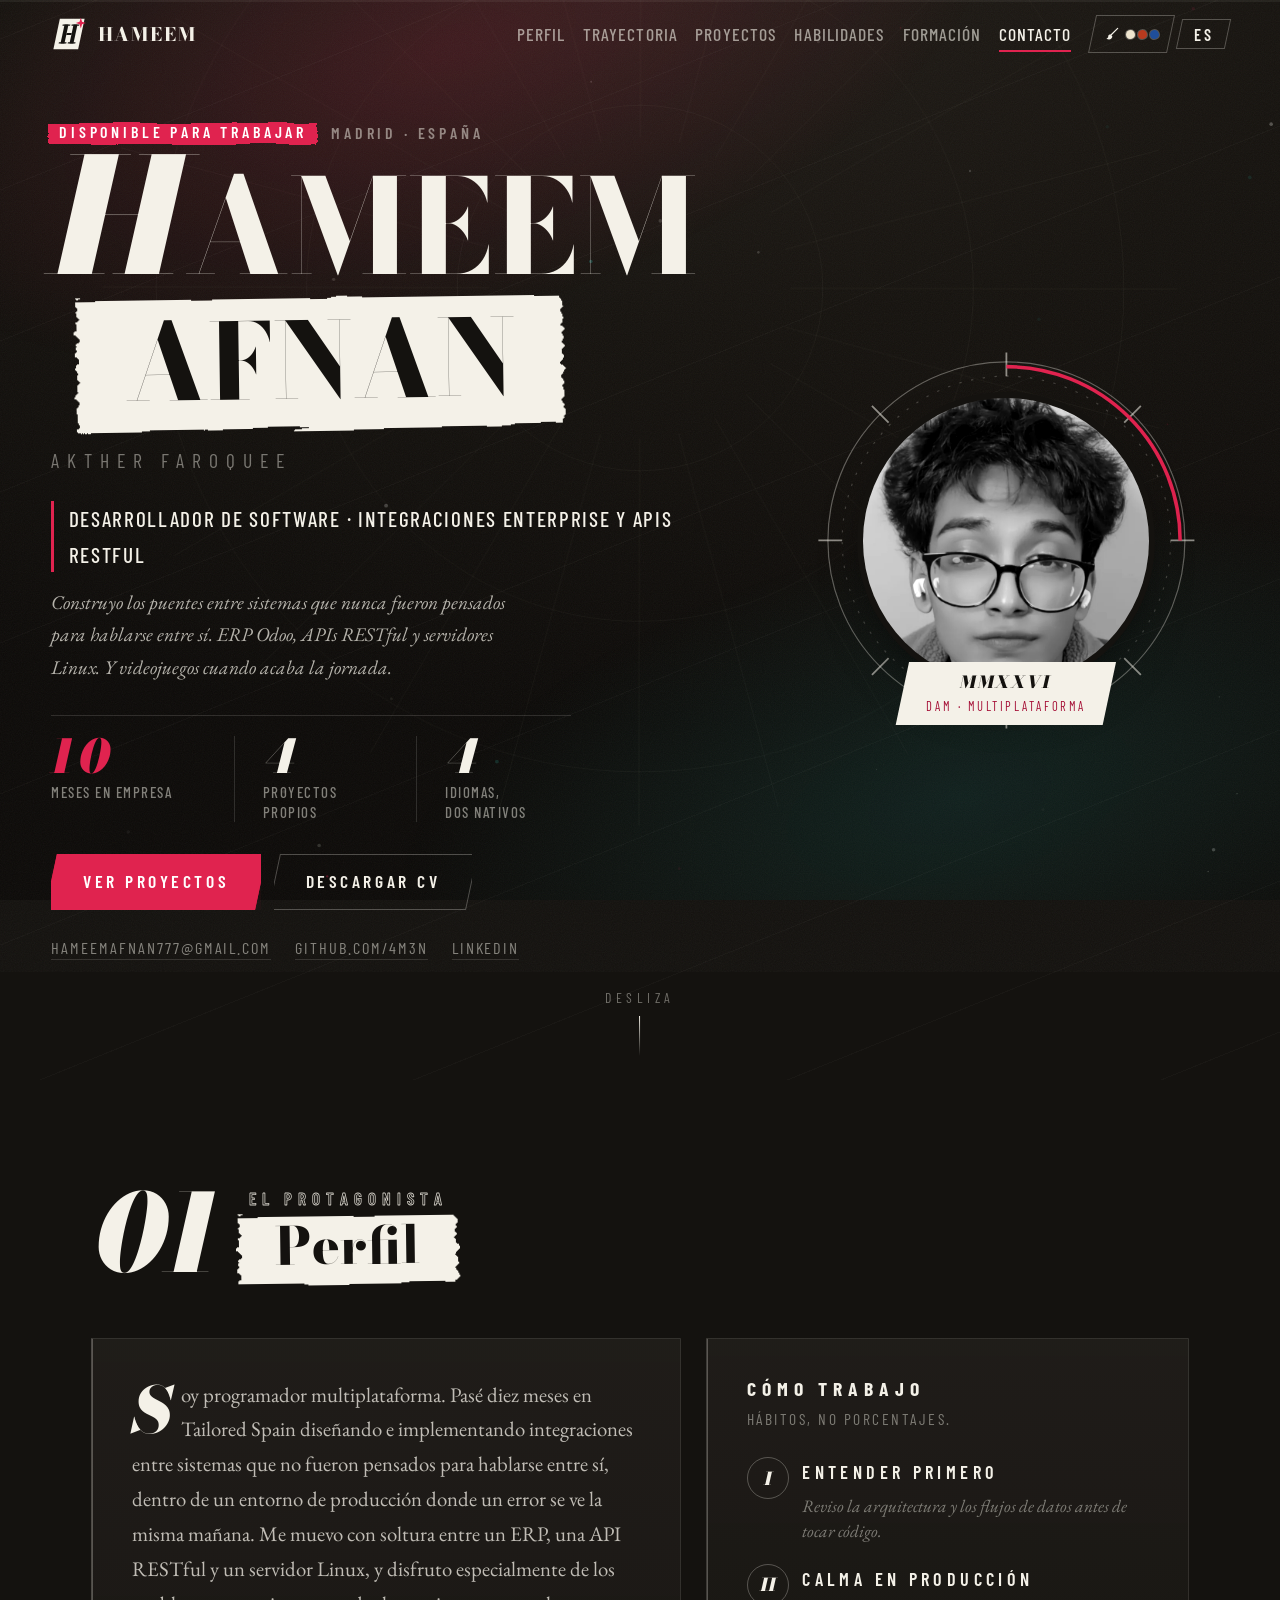
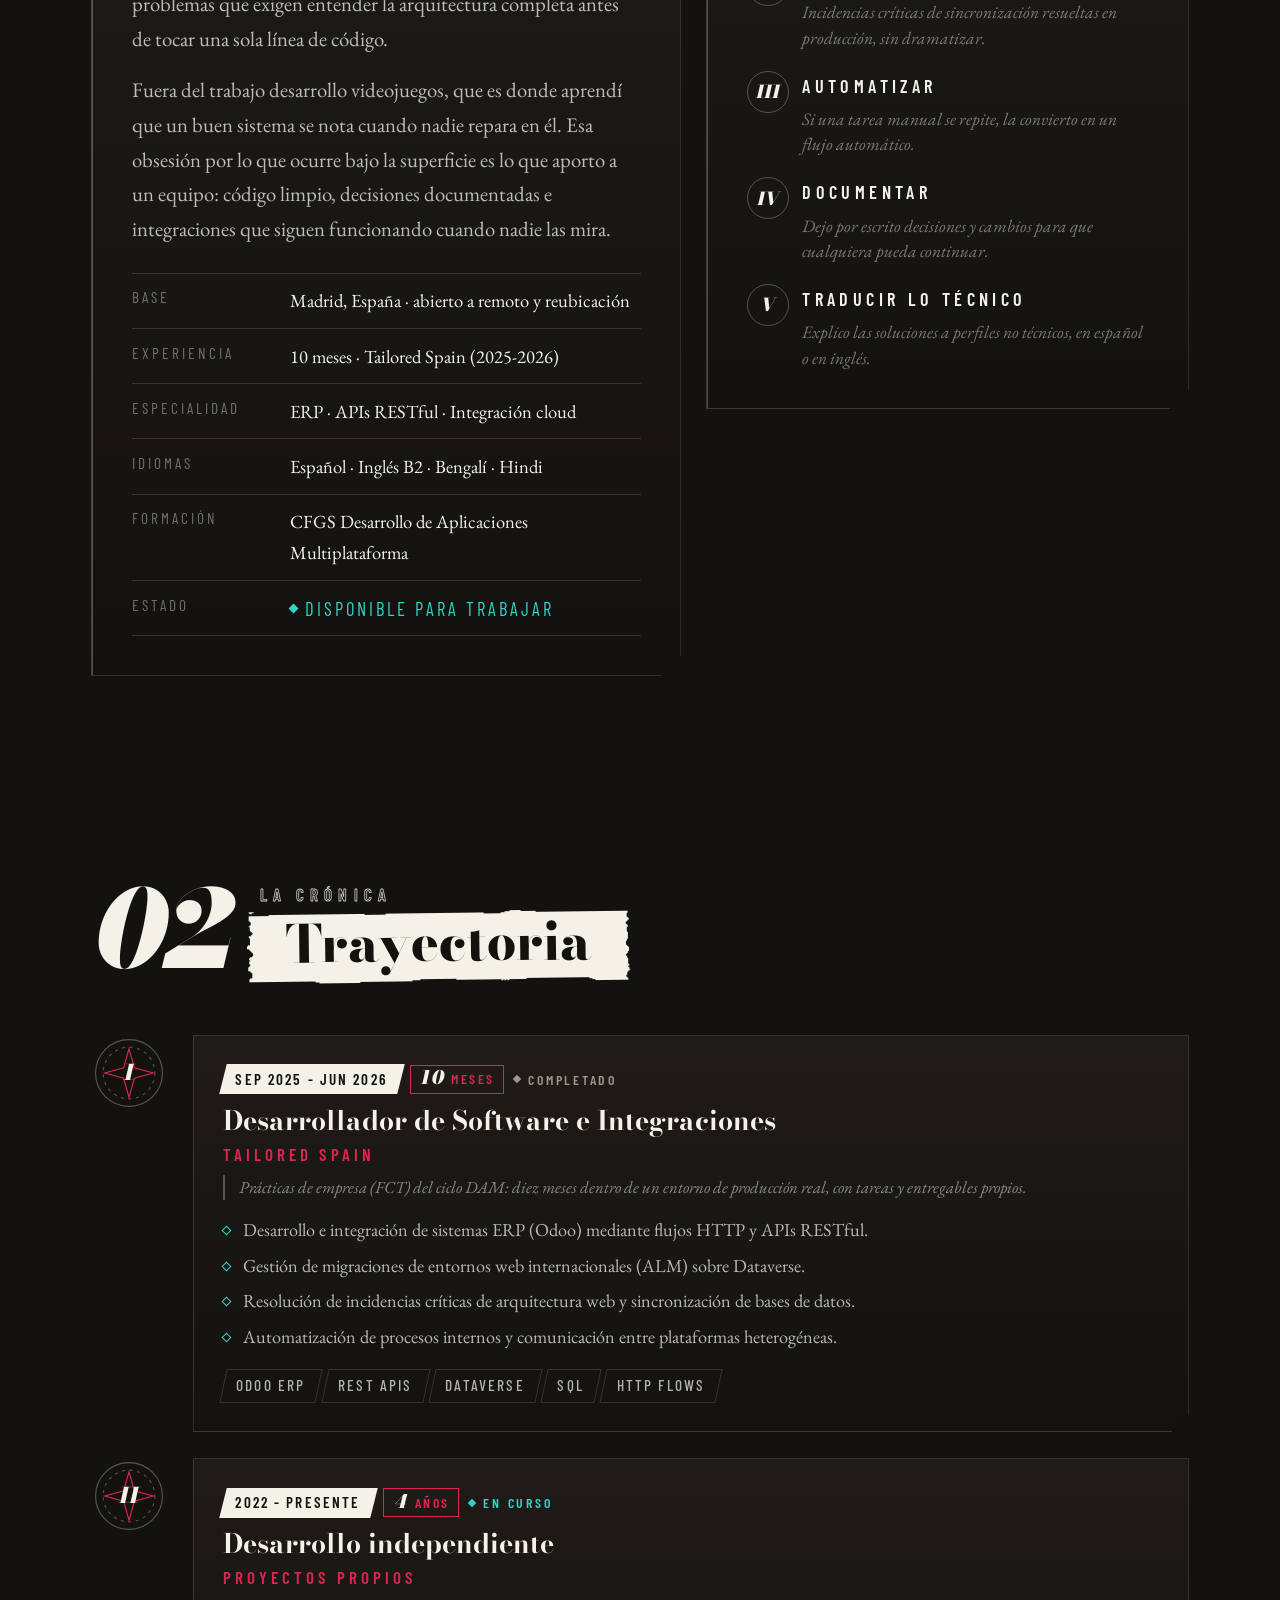
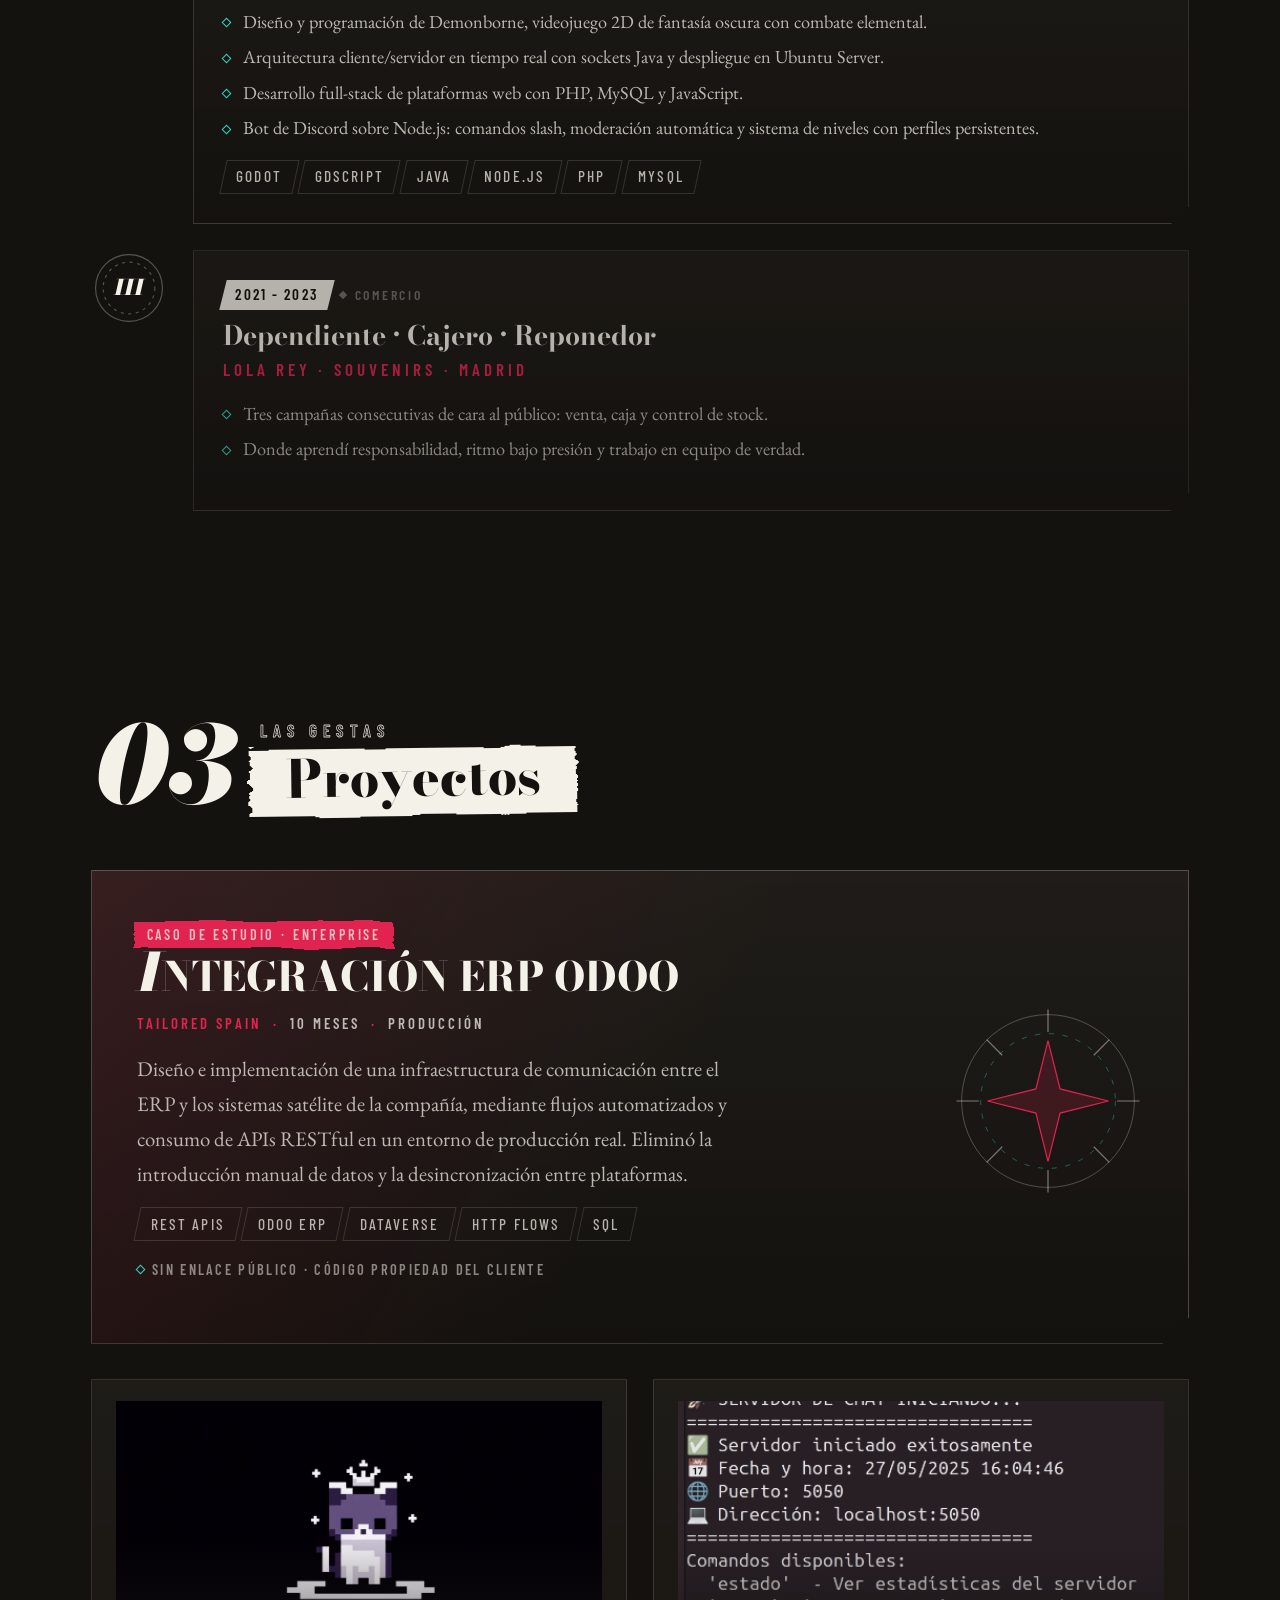
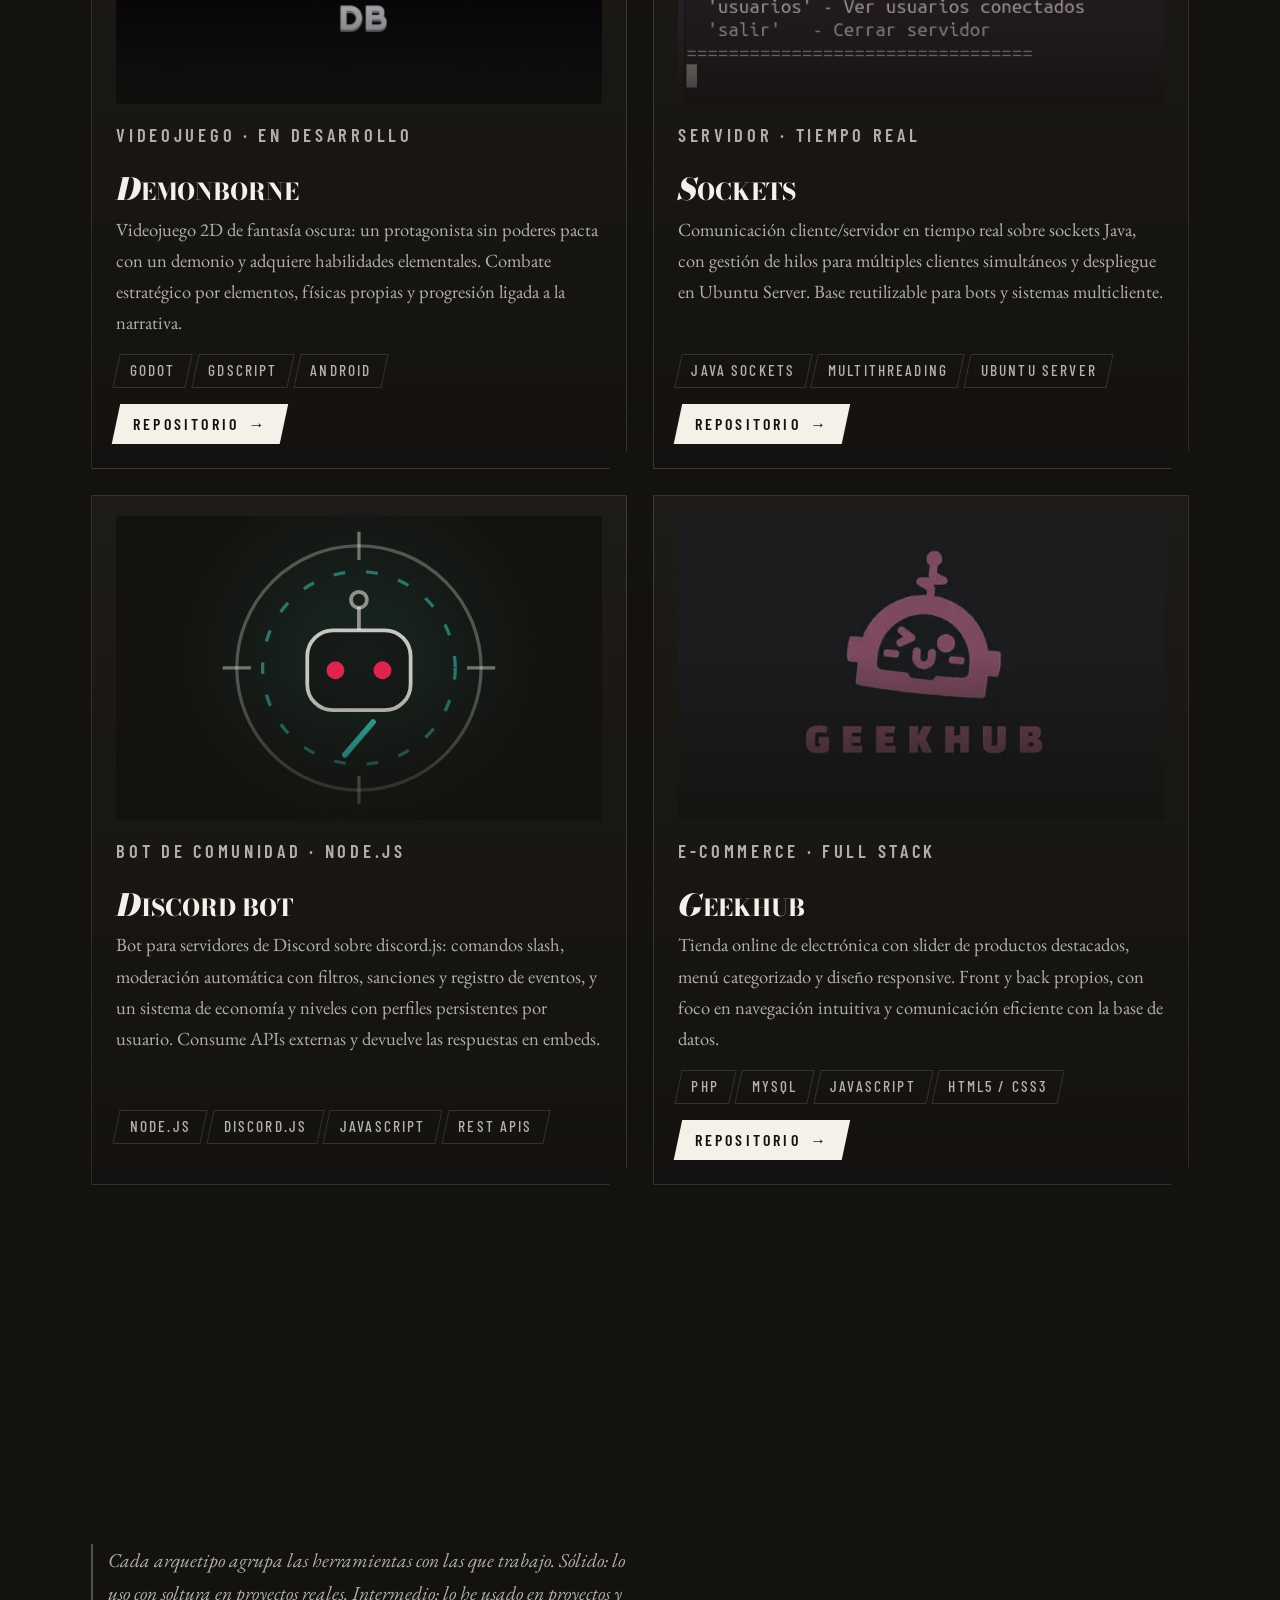
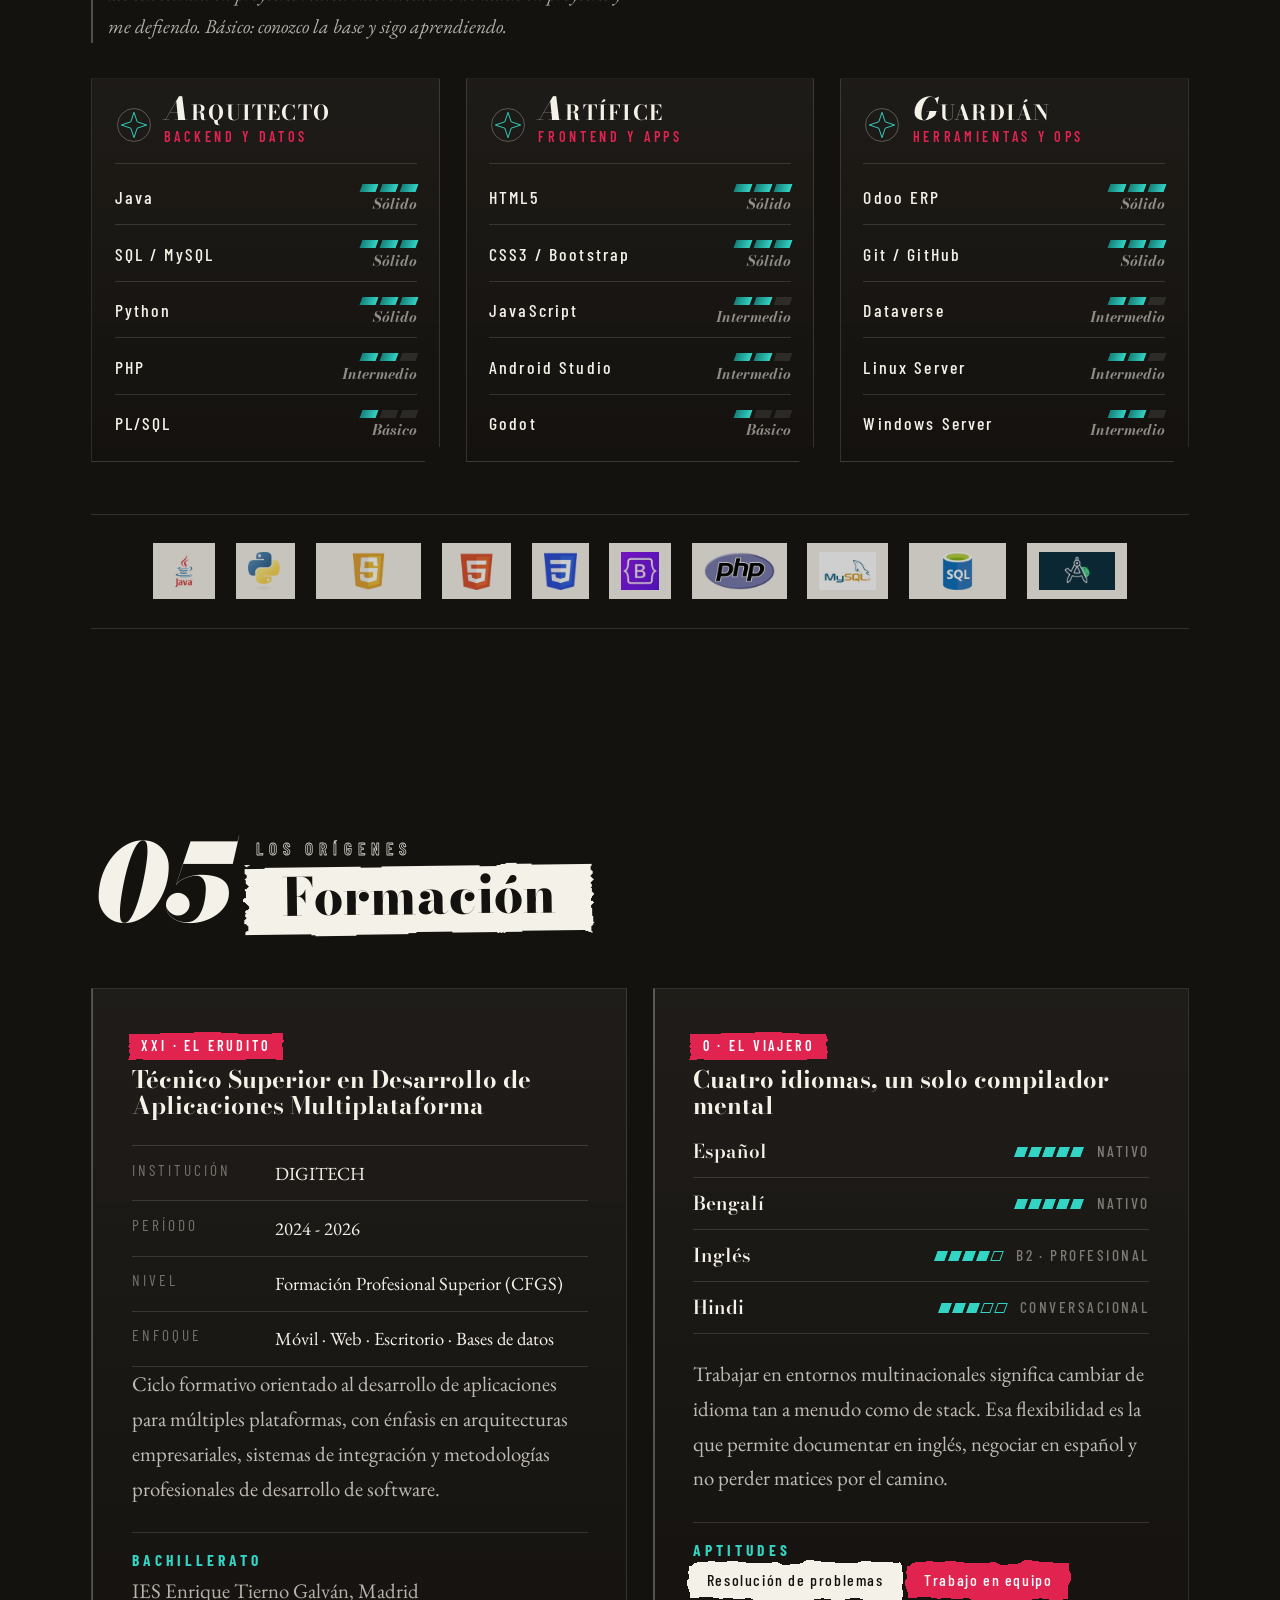
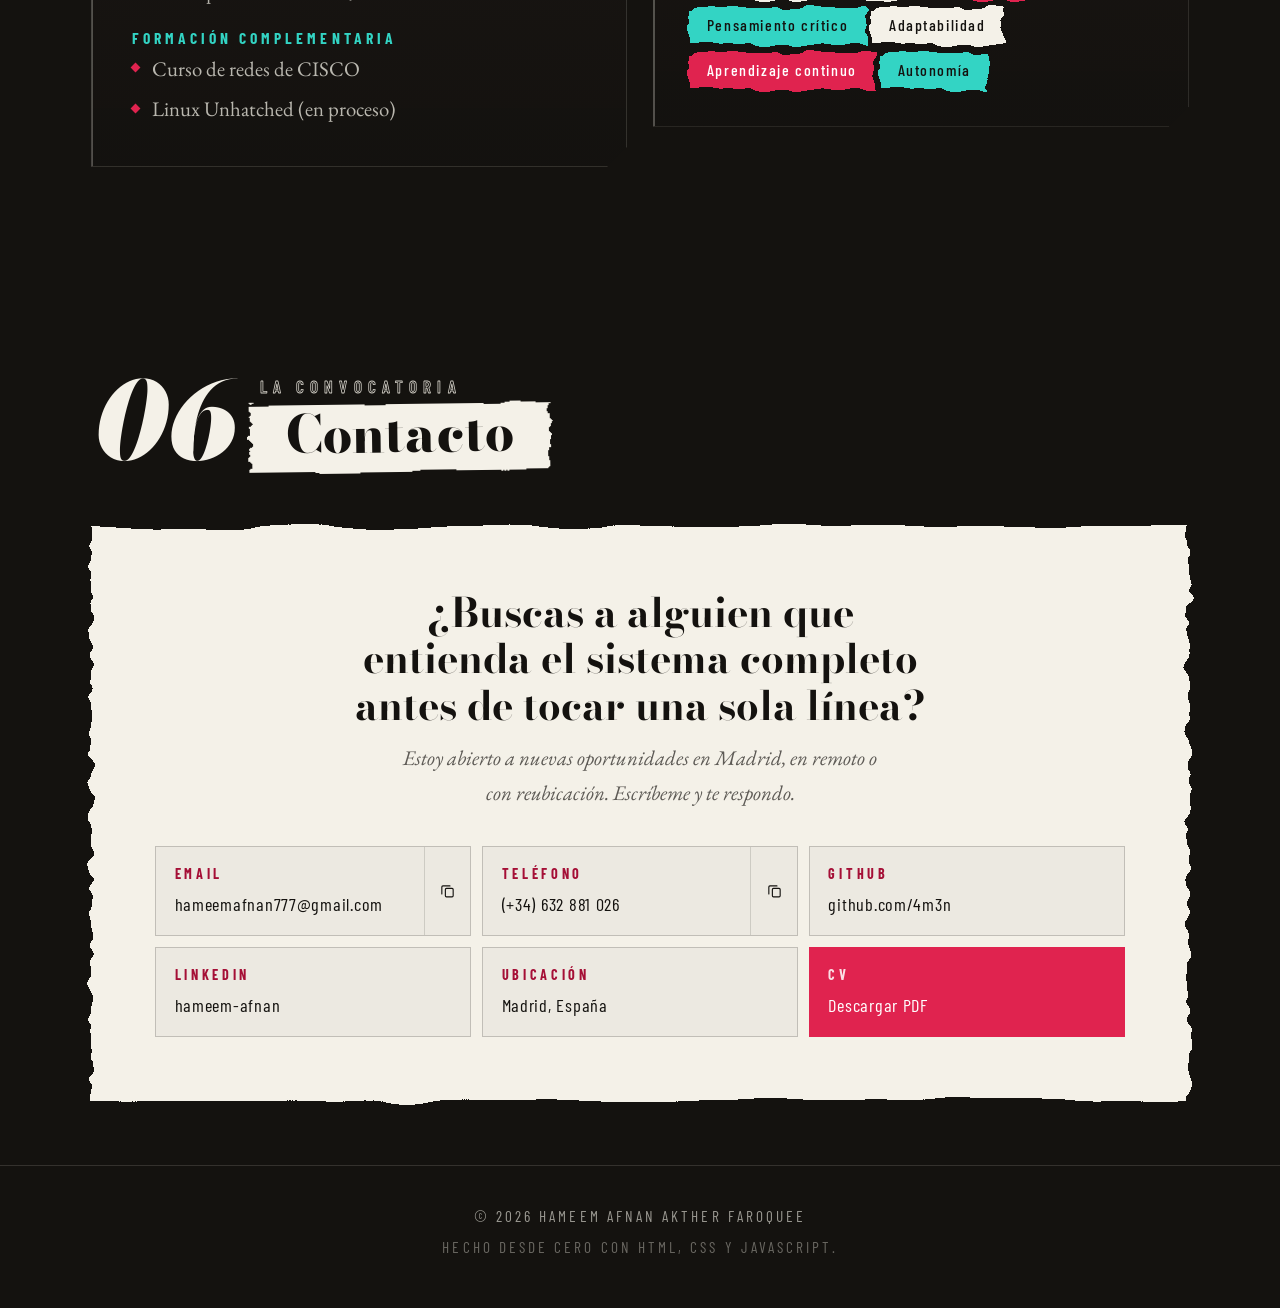
==== commit 68483a55: "mejoras cv" ====
--- a/index.html
+++ b/index.html
@@ -243,7 +243,7 @@
           <ul class="hero__proof reveal">
             <li>
               <b>10</b>
-              <span data-en="months in production">meses en producción</span>
+              <span data-en="months in industry">meses en empresa</span>
             </li>
             <li>
               <b>4</b>
@@ -257,7 +257,7 @@
 
           <div class="hero__cta reveal">
             <a class="btn btn--solid" href="#proyectos" data-en="VIEW PROJECTS">VER PROYECTOS</a>
-            <a class="btn" href="./imagenes/cv-hameem-afnan.pdf" target="_blank" rel="noopener" data-en="DOWNLOAD CV">DESCARGAR CV</a>
+            <a class="btn" href="./imagenes/cv-hameem-afnan.pdf" data-cv target="_blank" rel="noopener" data-en="DOWNLOAD CV">DESCARGAR CV</a>
           </div>
 
           <ul class="hero__links reveal">
@@ -312,7 +312,7 @@
           </p>
 
           <dl class="facts">
-            <div><dt data-en="BASE">BASE</dt><dd data-en="Madrid, Spain">Madrid, España</dd></div>
+            <div><dt data-en="BASE">BASE</dt><dd data-en="Madrid, Spain · open to remote and relocation">Madrid, España · abierto a remoto y reubicación</dd></div>
             <div><dt data-en="EXPERIENCE">EXPERIENCIA</dt><dd data-en="10 months · Tailored Spain (2025-2026)">10 meses · Tailored Spain (2025-2026)</dd></div>
             <div><dt data-en="SPECIALTY">ESPECIALIDAD</dt><dd data-en="ERP · RESTful APIs · Cloud integration">ERP · APIs RESTful · Integración cloud</dd></div>
             <div><dt data-en="LANGUAGES">IDIOMAS</dt><dd data-en="Spanish · English B2 · Bengali · Hindi">Español · Inglés B2 · Bengalí · Hindi</dd></div>
@@ -322,39 +322,34 @@
         </article>
 
         <article class="slab slab--stats reveal">
-          <h3 class="slab__title"><span data-en="ROYAL VIRTUES">VIRTUDES</span></h3>
-          <p class="slab__sub" data-en="How I work, measured honestly.">Cómo trabajo, medido con honestidad.</p>
+          <h3 class="slab__title"><span data-en="HOW I WORK">CÓMO TRABAJO</span></h3>
+          <p class="slab__sub" data-en="Habits, not percentages.">Hábitos, no porcentajes.</p>
 
           <ul class="virtues">
-            <li class="virtue" data-pct="88" style="--pct:0.88">
-              <span class="virtue__rank" aria-hidden="true">5</span>
-              <span class="virtue__name" data-en="WISDOM">SABIDURÍA</span>
-              <span class="virtue__track"><i></i></span>
-              <span class="virtue__hint" data-en="Architecture, patterns and system design.">Arquitectura, patrones y diseño de sistemas.</span>
+            <li class="virtue">
+              <span class="virtue__rank" aria-hidden="true">I</span>
+              <span class="virtue__name" data-en="UNDERSTAND FIRST">ENTENDER PRIMERO</span>
+              <span class="virtue__hint" data-en="I map the architecture and the data flows before touching any code.">Reviso la arquitectura y los flujos de datos antes de tocar código.</span>
             </li>
-            <li class="virtue" data-pct="90" style="--pct:0.9">
-              <span class="virtue__rank" aria-hidden="true">5</span>
-              <span class="virtue__name" data-en="IMAGINATION">IMAGINACIÓN</span>
-              <span class="virtue__track"><i></i></span>
-              <span class="virtue__hint" data-en="Speed and creativity when implementing solutions.">Velocidad y creatividad al implementar soluciones.</span>
+            <li class="virtue">
+              <span class="virtue__rank" aria-hidden="true">II</span>
+              <span class="virtue__name" data-en="CALM IN PRODUCTION">CALMA EN PRODUCCIÓN</span>
+              <span class="virtue__hint" data-en="Critical synchronisation incidents solved in production, without drama.">Incidencias críticas de sincronización resueltas en producción, sin dramatizar.</span>
             </li>
-            <li class="virtue" data-pct="84" style="--pct:0.84">
-              <span class="virtue__rank" aria-hidden="true">4</span>
-              <span class="virtue__name" data-en="COURAGE">VALOR</span>
-              <span class="virtue__track"><i></i></span>
-              <span class="virtue__hint" data-en="Critical production incidents, handled calmly.">Incidencias críticas en producción, sin dramatizar.</span>
+            <li class="virtue">
+              <span class="virtue__rank" aria-hidden="true">III</span>
+              <span class="virtue__name" data-en="AUTOMATE">AUTOMATIZAR</span>
+              <span class="virtue__hint" data-en="If a manual task keeps repeating, I turn it into an automated flow.">Si una tarea manual se repite, la convierto en un flujo automático.</span>
             </li>
-            <li class="virtue" data-pct="80" style="--pct:0.8">
-              <span class="virtue__rank" aria-hidden="true">4</span>
-              <span class="virtue__name" data-en="TOLERANCE">TOLERANCIA</span>
-              <span class="virtue__track"><i></i></span>
-              <span class="virtue__hint" data-en="Code review, mentoring and teamwork.">Code review, mentoría y trabajo en equipo.</span>
+            <li class="virtue">
+              <span class="virtue__rank" aria-hidden="true">IV</span>
+              <span class="virtue__name" data-en="DOCUMENT">DOCUMENTAR</span>
+              <span class="virtue__hint" data-en="I write down decisions and changes so anyone can pick them up.">Dejo por escrito decisiones y cambios para que cualquiera pueda continuar.</span>
             </li>
-            <li class="virtue" data-pct="76" style="--pct:0.76">
-              <span class="virtue__rank" aria-hidden="true">4</span>
-              <span class="virtue__name" data-en="ELOQUENCE">ELOCUENCIA</span>
-              <span class="virtue__track"><i></i></span>
-              <span class="virtue__hint" data-en="Translating the technical into language clients understand.">Traducir lo técnico a un lenguaje que el cliente entiende.</span>
+            <li class="virtue">
+              <span class="virtue__rank" aria-hidden="true">V</span>
+              <span class="virtue__name" data-en="TRANSLATE THE TECHNICAL">TRADUCIR LO TÉCNICO</span>
+              <span class="virtue__hint" data-en="I explain solutions to non-technical people, in Spanish or English.">Explico las soluciones a perfiles no técnicos, en español o en inglés.</span>
             </li>
           </ul>
         </article>
@@ -422,7 +417,7 @@
               <li data-en="Full-stack web platform development with PHP, MySQL and JavaScript.">Desarrollo full-stack de plataformas web con PHP, MySQL y JavaScript.</li>
               <li data-en="Discord bot on Node.js: slash commands, automatic moderation and a levels system with persistent profiles.">Bot de Discord sobre Node.js: comandos slash, moderación automática y sistema de niveles con perfiles persistentes.</li>
             </ul>
-            <div class="chips"><span>Godot</span><span>Kotlin</span><span>Java</span><span>Node.js</span><span>PHP</span><span>MySQL</span></div>
+            <div class="chips"><span>Godot</span><span>GDScript</span><span>Java</span><span>Node.js</span><span>PHP</span><span>MySQL</span></div>
           </div>
         </li>
 
@@ -492,8 +487,8 @@
           <p data-en="A 2D dark-fantasy game: a powerless protagonist makes a pact with a demon and gains elemental abilities. Element-based strategic combat, custom physics and progression tied to the narrative.">
             Videojuego 2D de fantasía oscura: un protagonista sin poderes pacta con un demonio y adquiere habilidades elementales. Combate estratégico por elementos, físicas propias y progresión ligada a la narrativa.
           </p>
-          <div class="chips"><span>Godot</span><span>Kotlin</span><span>Android Studio</span></div>
-          <a class="act" href="https://github.com/4m3n/DemonBorne.git" target="_blank" rel="noopener"><span data-en="REPOSITORY">REPOSITORIO</span><i aria-hidden="true">→</i></a>
+          <div class="chips"><span>Godot</span><span>GDScript</span><span>Android</span></div>
+          <a class="act" href="https://github.com/4m3n/DemonBorne" target="_blank" rel="noopener"><span data-en="REPOSITORY">REPOSITORIO</span><i aria-hidden="true">→</i></a>
         </article>
 
         <article class="card reveal">
@@ -506,7 +501,7 @@
             Comunicación cliente/servidor en tiempo real sobre sockets Java, con gestión de hilos para múltiples clientes simultáneos y despliegue en Ubuntu Server. Base reutilizable para bots y sistemas multicliente.
           </p>
           <div class="chips"><span>Java Sockets</span><span>Multithreading</span><span>Ubuntu Server</span></div>
-          <a class="act" href="https://github.com/4m3n/ChatSockets.git" target="_blank" rel="noopener"><span data-en="REPOSITORY">REPOSITORIO</span><i aria-hidden="true">→</i></a>
+          <a class="act" href="https://github.com/4m3n/ChatSockets" target="_blank" rel="noopener"><span data-en="REPOSITORY">REPOSITORIO</span><i aria-hidden="true">→</i></a>
         </article>
 
         <article class="card reveal">
@@ -541,6 +536,7 @@
             Tienda online de electrónica con slider de productos destacados, menú categorizado y diseño responsive. Front y back propios, con foco en navegación intuitiva y comunicación eficiente con la base de datos.
           </p>
           <div class="chips"><span>PHP</span><span>MySQL</span><span>JavaScript</span><span>HTML5 / CSS3</span></div>
+          <a class="act" href="https://github.com/4m3n/GeekHub" target="_blank" rel="noopener"><span data-en="REPOSITORY">REPOSITORIO</span><i aria-hidden="true">→</i></a>
         </article>
       </div>
     </section>
@@ -552,8 +548,8 @@
         <h2 class="sec-head__title"><span class="stripe stripe--paper" data-en="Skills">Habilidades</span></h2>
       </header>
 
-      <p class="lede reveal" data-en="Each archetype groups the tools I work with. The percentages are honest: they reflect real fluency, not aspirations.">
-        Cada arquetipo agrupa las herramientas con las que trabajo. Los porcentajes son honestos: reflejan soltura real, no aspiraciones.
+      <p class="lede reveal" data-en="Each archetype groups the tools I work with. Solid: I use it fluently in real projects. Intermediate: I have used it in projects and can get things done. Basic: I know the fundamentals and keep learning.">
+        Cada arquetipo agrupa las herramientas con las que trabajo. Sólido: lo uso con soltura en proyectos reales. Intermedio: lo he usado en proyectos y me defiendo. Básico: conozco la base y sigo aprendiendo.
       </p>
 
       <div class="archs">
@@ -566,11 +562,11 @@
             <span class="arch__tier" data-en="BACKEND &amp; DATA">BACKEND Y DATOS</span>
           </header>
           <ul class="skills">
-            <li class="skill" data-pct="85" style="--pct:0.85"><span class="skill__n">Java</span><span class="skill__track"><i></i></span><span class="skill__p">85</span></li>
-            <li class="skill" data-pct="82" style="--pct:0.82"><span class="skill__n">SQL / MySQL</span><span class="skill__track"><i></i></span><span class="skill__p">82</span></li>
-            <li class="skill" data-pct="80" style="--pct:0.8"><span class="skill__n">Python</span><span class="skill__track"><i></i></span><span class="skill__p">80</span></li>
-            <li class="skill" data-pct="70" style="--pct:0.7"><span class="skill__n">PHP</span><span class="skill__track"><i></i></span><span class="skill__p">70</span></li>
-            <li class="skill" data-pct="65" style="--pct:0.65"><span class="skill__n">PL/SQL</span><span class="skill__track"><i></i></span><span class="skill__p">65</span></li>
+            <li class="skill" data-lvl="3"><span class="skill__n">Java</span><span class="skill__lvl" aria-hidden="true"><i></i><i></i><i></i></span><span class="skill__p" data-en="Solid">Sólido</span></li>
+            <li class="skill" data-lvl="3"><span class="skill__n">SQL / MySQL</span><span class="skill__lvl" aria-hidden="true"><i></i><i></i><i></i></span><span class="skill__p" data-en="Solid">Sólido</span></li>
+            <li class="skill" data-lvl="3"><span class="skill__n">Python</span><span class="skill__lvl" aria-hidden="true"><i></i><i></i><i></i></span><span class="skill__p" data-en="Solid">Sólido</span></li>
+            <li class="skill" data-lvl="2"><span class="skill__n">PHP</span><span class="skill__lvl" aria-hidden="true"><i></i><i></i><i></i></span><span class="skill__p" data-en="Intermediate">Intermedio</span></li>
+            <li class="skill" data-lvl="1"><span class="skill__n">PL/SQL</span><span class="skill__lvl" aria-hidden="true"><i></i><i></i><i></i></span><span class="skill__p" data-en="Basic">Básico</span></li>
           </ul>
         </section>
 
@@ -583,11 +579,11 @@
             <span class="arch__tier" data-en="FRONTEND &amp; APPS">FRONTEND Y APPS</span>
           </header>
           <ul class="skills">
-            <li class="skill" data-pct="88" style="--pct:0.88"><span class="skill__n">HTML5</span><span class="skill__track"><i></i></span><span class="skill__p">88</span></li>
-            <li class="skill" data-pct="82" style="--pct:0.82"><span class="skill__n">CSS3 / Bootstrap</span><span class="skill__track"><i></i></span><span class="skill__p">82</span></li>
-            <li class="skill" data-pct="78" style="--pct:0.78"><span class="skill__n">JavaScript</span><span class="skill__track"><i></i></span><span class="skill__p">78</span></li>
-            <li class="skill" data-pct="72" style="--pct:0.72"><span class="skill__n">Android Studio</span><span class="skill__track"><i></i></span><span class="skill__p">72</span></li>
-            <li class="skill" data-pct="68" style="--pct:0.68"><span class="skill__n">Godot</span><span class="skill__track"><i></i></span><span class="skill__p">68</span></li>
+            <li class="skill" data-lvl="3"><span class="skill__n">HTML5</span><span class="skill__lvl" aria-hidden="true"><i></i><i></i><i></i></span><span class="skill__p" data-en="Solid">Sólido</span></li>
+            <li class="skill" data-lvl="3"><span class="skill__n">CSS3 / Bootstrap</span><span class="skill__lvl" aria-hidden="true"><i></i><i></i><i></i></span><span class="skill__p" data-en="Solid">Sólido</span></li>
+            <li class="skill" data-lvl="2"><span class="skill__n">JavaScript</span><span class="skill__lvl" aria-hidden="true"><i></i><i></i><i></i></span><span class="skill__p" data-en="Intermediate">Intermedio</span></li>
+            <li class="skill" data-lvl="2"><span class="skill__n">Android Studio</span><span class="skill__lvl" aria-hidden="true"><i></i><i></i><i></i></span><span class="skill__p" data-en="Intermediate">Intermedio</span></li>
+            <li class="skill" data-lvl="1"><span class="skill__n">Godot</span><span class="skill__lvl" aria-hidden="true"><i></i><i></i><i></i></span><span class="skill__p" data-en="Basic">Básico</span></li>
           </ul>
         </section>
 
@@ -600,11 +596,11 @@
             <span class="arch__tier" data-en="TOOLS &amp; OPS">HERRAMIENTAS Y OPS</span>
           </header>
           <ul class="skills">
-            <li class="skill" data-pct="90" style="--pct:0.9"><span class="skill__n">Odoo ERP</span><span class="skill__track"><i></i></span><span class="skill__p">90</span></li>
-            <li class="skill" data-pct="87" style="--pct:0.87"><span class="skill__n">Git / GitHub</span><span class="skill__track"><i></i></span><span class="skill__p">87</span></li>
-            <li class="skill" data-pct="78" style="--pct:0.78"><span class="skill__n">Dataverse</span><span class="skill__track"><i></i></span><span class="skill__p">78</span></li>
-            <li class="skill" data-pct="75" style="--pct:0.75"><span class="skill__n">Linux Server</span><span class="skill__track"><i></i></span><span class="skill__p">75</span></li>
-            <li class="skill" data-pct="70" style="--pct:0.7"><span class="skill__n">Windows Server</span><span class="skill__track"><i></i></span><span class="skill__p">70</span></li>
+            <li class="skill" data-lvl="3"><span class="skill__n">Odoo ERP</span><span class="skill__lvl" aria-hidden="true"><i></i><i></i><i></i></span><span class="skill__p" data-en="Solid">Sólido</span></li>
+            <li class="skill" data-lvl="3"><span class="skill__n">Git / GitHub</span><span class="skill__lvl" aria-hidden="true"><i></i><i></i><i></i></span><span class="skill__p" data-en="Solid">Sólido</span></li>
+            <li class="skill" data-lvl="2"><span class="skill__n">Dataverse</span><span class="skill__lvl" aria-hidden="true"><i></i><i></i><i></i></span><span class="skill__p" data-en="Intermediate">Intermedio</span></li>
+            <li class="skill" data-lvl="2"><span class="skill__n">Linux Server</span><span class="skill__lvl" aria-hidden="true"><i></i><i></i><i></i></span><span class="skill__p" data-en="Intermediate">Intermedio</span></li>
+            <li class="skill" data-lvl="2"><span class="skill__n">Windows Server</span><span class="skill__lvl" aria-hidden="true"><i></i><i></i><i></i></span><span class="skill__p" data-en="Intermediate">Intermedio</span></li>
           </ul>
         </section>
       </div>
@@ -698,8 +694,8 @@
           <p class="contact__claim" data-en="Looking for someone who understands the whole system before touching a single line?">
             ¿Buscas a alguien que entienda el sistema completo antes de tocar una sola línea?
           </p>
-          <p class="contact__sub" data-en="I am open to new opportunities, in Madrid or remote. Write to me and I will reply.">
-            Estoy abierto a nuevas oportunidades, en Madrid o en remoto. Escríbeme y te respondo.
+          <p class="contact__sub" data-en="I am open to new opportunities in Madrid, remote, or relocating abroad. Write to me and I will reply.">
+            Estoy abierto a nuevas oportunidades en Madrid, en remoto o con reubicación. Escríbeme y te respondo.
           </p>
 
           <div class="contact__grid">
@@ -741,7 +737,7 @@
               <span class="ccard__k" data-en="LOCATION">UBICACIÓN</span>
               <span class="ccard__v" data-en="Madrid, Spain">Madrid, España</span>
             </div>
-            <a class="ccard ccard--cv" href="./imagenes/cv-hameem-afnan.pdf" target="_blank" rel="noopener">
+            <a class="ccard ccard--cv" href="./imagenes/cv-hameem-afnan.pdf" data-cv target="_blank" rel="noopener">
               <span class="ccard__k">CV</span>
               <span class="ccard__v" data-en="Download PDF">Descargar PDF</span>
             </a>
--- a/MiPagina.css
+++ b/MiPagina.css
@@ -1,1516 +1,1504 @@
-:root {
-  --ink:        #14120f;  --ink-rgb:   20 18 15;
-  --ink-2:      #1b1815;
-  --ink-3:      #23201c;  --ink-3-rgb: 35 32 28;
-  --deep:       #0d0b09;  --deep-rgb:  13 11 9;
-  --bg-1:       #221d18;
-  --bg-2:       #16130f;
-
-  --paper:      #f4f1e8;  --paper-rgb: 244 241 232;
-  --paper-2:    #ded8c8;
-  --paper-3:    #9b968a;
-  --ink-line:   rgb(var(--paper-rgb) / 0.14);
-  --ink-line-2: rgb(var(--paper-rgb) / 0.28);
-
-  --rose:       #e0234f;  --rose-rgb:  224 35 79;
-  --rose-deep:  #a50f36;
-  --on-rose:    #fff;     --on-rose-rgb: 255 255 255;
-  --aqua:       #33d4c4;  --aqua-rgb:  51 212 196;
-  --aqua-deep:  #157f79;
-  --gold:       #e6b23c;
-
-  --thumb:      #3b3630;
-  --glow:       0.5;
-  --grain:      0.05;
-  --motes:      1;
-
-  --display: 'Bodoni Moda', 'Didot', 'Times New Roman', serif;
-  --body:    'EB Garamond', Georgia, 'Times New Roman', serif;
-  --label:   'Barlow Condensed', 'Arial Narrow', sans-serif;
-
-  --wrap: 1200px;
-  --pad:  clamp(1.1rem, 4vw, 3.4rem);
-  --ease: cubic-bezier(0.2, 0.7, 0.3, 1);
-  --snap: cubic-bezier(0.7, 0, 0.2, 1);
-  --pop:  cubic-bezier(0.2, 1.35, 0.4, 1);
-}
-
-:root[data-theme="vitela"] {
-  --ink:        #efe5cf;  --ink-rgb:   239 229 207;
-  --ink-2:      #e8dcc2;
-  --ink-3:      #e2d4b6;  --ink-3-rgb: 226 212 182;
-  --deep:       #e3d3b2;  --deep-rgb:  227 211 178;
-  --bg-1:       #f8f0de;
-  --bg-2:       #efe4cb;
-  --paper:      #2a1d14;  --paper-rgb: 42 29 20;
-  --paper-2:    #4b3a2c;
-  --paper-3:    #7a6653;
-  --rose:       #b83a1e;  --rose-rgb:  184 58 30;
-  --rose-deep:  #e07a5c;
-  --on-rose:    #fbf3e2;  --on-rose-rgb: 251 243 226;
-  --aqua:       #1f4e9a;  --aqua-rgb:  31 78 154;
-  --aqua-deep:  #5b82c9;
-  --gold:       #a87a22;
-  --thumb:      #cdbb96;
-  --glow:       0.3;
-  --grain:      0.08;
-  --motes:      0.55;
-}
-
-:root[data-theme="lapis"] {
-  --ink:        #0e1430;  --ink-rgb:   14 20 48;
-  --ink-2:      #121a3b;
-  --ink-3:      #18224a;  --ink-3-rgb: 24 34 74;
-  --deep:       #080c1f;  --deep-rgb:  8 12 31;
-  --bg-1:       #1d2a5e;
-  --bg-2:       #0f1636;
-  --paper:      #f3ead3;  --paper-rgb: 243 234 211;
-  --paper-2:    #d9cdb0;
-  --paper-3:    #9a927f;
-  --rose:       #e2ac3f;  --rose-rgb:  226 172 63;
-  --rose-deep:  #8a5f12;
-  --on-rose:    #1a1206;  --on-rose-rgb: 26 18 6;
-  --aqua:       #ec6a45;  --aqua-rgb:  236 106 69;
-  --aqua-deep:  #a93f22;
-  --gold:       #f0c860;
-  --thumb:      #26336a;
-}
-
-:root[data-theme="verdaccio"] {
-  --ink:        #151811;  --ink-rgb:   21 24 17;
-  --ink-2:      #1a1e15;
-  --ink-3:      #22271b;  --ink-3-rgb: 34 39 27;
-  --deep:       #0c0e09;  --deep-rgb:  12 14 9;
-  --bg-1:       #272c1d;
-  --bg-2:       #181b13;
-  --paper:      #efe3c8;  --paper-rgb: 239 227 200;
-  --paper-2:    #d6c8a6;
-  --paper-3:    #968c75;
-  --rose:       #c2502f;  --rose-rgb:  194 80 47;
-  --rose-deep:  #8f3520;
-  --on-rose:    #fff6e8;  --on-rose-rgb: 255 246 232;
-  --aqua:       #86b995;  --aqua-rgb:  134 185 149;
-  --aqua-deep:  #3f7552;
-  --gold:       #d8a84a;
-  --thumb:      #343a28;
-}
-
-*, *::before, *::after { box-sizing: border-box; }
-
-.svg-defs { position: absolute; width: 0; height: 0; overflow: hidden; }
-
-html {
-  scroll-behavior: smooth;
-  scroll-padding-top: 92px;
-  -webkit-text-size-adjust: 100%;
-}
-
-body {
-  margin: 0;
-  min-height: 100vh;
-  background: var(--ink);
-  color: rgb(var(--paper-rgb) / 0.76);
-  font-family: var(--body);
-  font-size: clamp(1.165rem, 0.536vw + 1.03rem, 1.299rem);
-  line-height: 1.68;
-  overflow-x: hidden;
-  -webkit-font-smoothing: antialiased;
-}
-
-img { max-width: 100%; display: block; height: auto; }
-a { color: inherit; text-decoration: none; }
-h1, h2, h3, h4 { margin: 0; font-family: var(--display); color: var(--paper); font-weight: 700; line-height: 1.1; }
-p { margin: 0 0 1rem; }
-ul, ol, dl { margin: 0; padding: 0; list-style: none; }
-
-::selection { background: var(--rose); color: var(--on-rose); }
-:focus-visible { outline: 2px solid var(--aqua); outline-offset: 3px; }
-
-.skip {
-  position: fixed; top: -100px; left: 1rem; z-index: 999;
-  background: var(--rose); color: var(--on-rose); padding: 0.6rem 1rem;
-  font-family: var(--label); letter-spacing: 0.16em; text-transform: uppercase;
-  transition: top 0.25s var(--ease);
-}
-.skip:focus { top: 1rem; }
-
-::-webkit-scrollbar { width: 10px; }
-::-webkit-scrollbar-track { background: var(--deep); }
-::-webkit-scrollbar-thumb { background: var(--thumb); border: 2px solid var(--deep); }
-::-webkit-scrollbar-thumb:hover { background: var(--rose); }
-
-.stripe {
-  position: relative;
-  display: inline-block;
-  isolation: isolate;
-  line-height: 1.06;
-  padding: 0.06em 0.5em 0.2em;
-  color: var(--ink);
-}
-.stripe::before {
-  content: '';
-  position: absolute; inset: 0.02em -0.2em 0;
-  background: var(--paper);
-  filter: url(#fx-torn);
-  z-index: -1;
-}
-.stripe--rose { color: var(--on-rose); }
-.stripe--rose::before { background: var(--rose); filter: url(#fx-torn-sm); }
-.stripe--paper::before { background: var(--paper); }
-
-.skewpill {
-  position: relative; isolation: isolate;
-  display: inline-block;
-  padding: 0.14rem 0.8rem;
-  color: var(--ink);
-  font-family: var(--label); font-size: 0.951rem; font-weight: 600;
-  letter-spacing: 0.14em; text-transform: uppercase;
-}
-.skewpill::before {
-  content: ''; position: absolute; inset: 0;
-  background: var(--paper); transform: skewX(-14deg); z-index: -1;
-}
-
-#bg-canvas {
-  position: fixed; inset: 0; z-index: -5;
-  width: 100%; height: 100%; display: block;
-  background: radial-gradient(120% 80% at 50% 0%, var(--bg-1) 0%, var(--bg-2) 45%, var(--deep) 100%);
-}
-
-.fx-strokes { position: fixed; inset: 0; z-index: -4; pointer-events: none; overflow: hidden; }
-.stroke {
-  position: absolute;
-  width: 130vmax; height: 60vmax;
-  opacity: var(--glow);
-}
-.stroke--rose {
-  top: -26vmax; left: -30vmax;
-  background: radial-gradient(closest-side, rgb(var(--rose-rgb) / 0.34), transparent 70%);
-  transform: rotate(-19deg);
-}
-.stroke--aqua {
-  bottom: -22vmax; right: -40vmax;
-  background: radial-gradient(closest-side, rgb(var(--aqua-rgb) / 0.22), transparent 70%);
-  transform: rotate(-13deg);
-}
-
-.fx-lines {
-  position: fixed; inset: -20%; z-index: -3; pointer-events: none;
-  background-image: repeating-linear-gradient(
-    -22deg,
-    rgb(var(--paper-rgb) / 0.028) 0 1px,
-    transparent 1px 140px
-  );
-}
-
-.fx-grain {
-  position: fixed; inset: -8%; z-index: -2; pointer-events: none;
-  opacity: var(--grain);
-  background-image: url("data:image/svg+xml,%3Csvg xmlns='http://www.w3.org/2000/svg' width='300' height='300'%3E%3Cfilter id='n'%3E%3CfeTurbulence type='fractalNoise' baseFrequency='0.9' numOctaves='4' stitchTiles='stitch'/%3E%3C/filter%3E%3Crect width='100%25' height='100%25' filter='url(%23n)'/%3E%3C/svg%3E");
-  animation: grain 5s steps(6) infinite;
-}
-@keyframes grain {
-  0%   { transform: translate(0, 0); }
-  25%  { transform: translate(-2%, 2%); }
-  50%  { transform: translate(2%, -2%); }
-  75%  { transform: translate(-1%, -2%); }
-  100% { transform: translate(0, 0); }
-}
-
-.progress {
-  position: fixed; top: 0; left: 0; right: 0; height: 2px; z-index: 60;
-  background: rgb(var(--paper-rgb) / 0.06);
-}
-.progress span {
-  display: block; height: 100%; width: 100%;
-  background: linear-gradient(90deg, var(--rose), var(--aqua));
-  transform: scaleX(0); transform-origin: left center;
-  will-change: transform;
-}
-
-.gate { display: none; }
-.js .gate {
-  display: grid;
-  position: fixed; inset: 0; z-index: 200;
-  place-items: center;
-  overflow: hidden;
-}
-.gate.is-gone { visibility: hidden; pointer-events: none; transition: visibility 0s linear 1s; }
-
-.gate__half {
-  position: absolute; inset: 0;
-  background: var(--deep);
-  transition: transform 0.62s var(--snap) 0.24s;
-}
-.gate__half--a { clip-path: polygon(0 0, 100% 0, 100% 36.5%, 0 64.5%); }
-.gate__half--b { clip-path: polygon(0 63.5%, 100% 35.5%, 100% 100%, 0 100%); }
-.gate.is-gone .gate__half--a { transform: translate(-6%, -100%); }
-.gate.is-gone .gate__half--b { transform: translate(6%, 100%); }
-
-.gate__slash {
-  position: absolute; left: 50%; top: 50%; z-index: 2;
-  width: 160vmax; height: 3px; margin: -1.5px 0 0 -80vmax;
-  background: var(--rose);
-  box-shadow: 0 0 18px 2px rgb(var(--rose-rgb) / 0.6);
-  transform: rotate(var(--slash, -14deg));
-  clip-path: inset(-20px 100% -20px 0);
-}
-.gate.is-gone .gate__slash { animation: slash 0.5s var(--snap) forwards; }
-@keyframes slash {
-  0%   { clip-path: inset(-20px 100% -20px 0); opacity: 1; }
-  52%  { clip-path: inset(-20px -20px -20px -20px); opacity: 1; }
-  100% { clip-path: inset(-20px -20px -20px -20px); opacity: 0; }
-}
-
-.gate__stage {
-  position: relative; z-index: 3;
-  display: grid; justify-items: center; gap: 1.1rem;
-  transition: opacity 0.3s var(--ease) 0.16s, transform 0.55s var(--snap) 0.1s;
-}
-.gate.is-gone .gate__stage { opacity: 0; transform: scale(1.25); }
-.gate__cap {
-  margin: 0; padding-left: 0.5em;
-  font-family: var(--label); font-size: 0.95rem; font-weight: 600;
-  letter-spacing: 0.5em; color: rgb(var(--paper-rgb) / 0.6);
-  opacity: 0;
-  animation: pop 0.7s 0.35s var(--ease) forwards;
-}
-
-.gate__mark { position: relative; display: grid; place-items: center; }
-.gate__mark svg { overflow: visible; }
-.r-out, .r-mid {
-  fill: none; stroke: var(--paper); stroke-width: 1; opacity: 0.55;
-  transform-origin: 100px 100px;
-}
-.r-out { stroke-dasharray: 3 9; animation: spin 12s linear infinite; }
-.r-mid { stroke: var(--rose); opacity: 0.8; stroke-dasharray: 220 320; animation: spin 5s linear infinite reverse; }
-.r-ticks path { stroke: var(--paper); stroke-width: 1.4; opacity: 0.5; }
-@keyframes spin { to { transform: rotate(360deg); } }
-
-.gate__letter {
-  position: absolute;
-  font-family: var(--display); font-style: italic; font-weight: 900;
-  font-size: 3.57rem; color: var(--paper);
-  opacity: 0;
-  animation: pop 0.7s 0.2s var(--ease) forwards;
-}
-@keyframes pop {
-  from { opacity: 0; transform: scale(0.86); }
-  to   { opacity: 1; transform: none; }
-}
-
-.wipe { position: fixed; inset: 0; z-index: 250; overflow: hidden; }
-.wipe__band {
-  position: absolute; top: -10%; left: -70vw;
-  width: 240vw; height: 120%;
-  transform: translateX(-100%) skewX(-18deg);
-  will-change: transform;
-}
-.wipe__band--rose  { background: var(--rose); }
-.wipe__band--paper { background: var(--paper); }
-.wipe__band--ink {
-  background:
-    repeating-linear-gradient(-22deg, rgb(var(--paper-rgb) / 0.035) 0 1px, transparent 1px 110px),
-    var(--deep);
-}
-
-.wipe__card {
-  position: absolute; inset: 0; z-index: 4;
-  display: grid; place-content: center; justify-items: center;
-  padding: 0 var(--pad);
-  text-align: center;
-  opacity: 0;
-}
-.wipe__ring {
-  position: absolute; left: 50%; top: 50%;
-  width: min(72vmin, 540px); height: auto;
-  translate: -50% -50%;
-  overflow: visible;
-}
-.wipe__ring circle, .wipe__ring path { fill: none; stroke: rgb(var(--paper-rgb) / 0.18); stroke-width: 0.7; }
-.wipe__ring .wipe__ring-in { stroke: var(--rose); stroke-width: 1.4; stroke-dasharray: 150 290; opacity: 0.8; }
-
-.wipe__flavor {
-  position: relative;
-  padding-left: 0.5em;
-  font-family: var(--label); font-size: clamp(0.9rem, 1.7vw, 1.15rem); font-weight: 600;
-  letter-spacing: 0.5em; text-transform: uppercase;
-  color: transparent;
-  -webkit-text-stroke: 0.8px rgb(var(--paper-rgb) / 0.9);
-}
-.wipe__num {
-  position: relative;
-  font-family: var(--display); font-style: italic; font-weight: 900;
-  font-size: clamp(6rem, 22vw, 13rem); line-height: 0.82;
-  color: var(--paper);
-}
-.wipe__title {
-  position: relative;
-  margin-top: 0.25em;
-  font-family: var(--display); font-weight: 800;
-  font-size: clamp(1.8rem, 5vw, 3.4rem); color: var(--paper);
-}
-.wipe__title .stripe { transform: rotate(-1.5deg); }
-
-.theme-switching *,
-.theme-switching *::before,
-.theme-switching *::after { transition: none !important; }
-::view-transition-old(root),
-::view-transition-new(root) { animation: none; mix-blend-mode: normal; }
-
-.topbar {
-  position: fixed; top: 0; left: 0; right: 0; z-index: 50;
-  display: flex; align-items: center; gap: 1.2rem;
-  padding: 0.8rem var(--pad);
-  border-bottom: 1px solid transparent;
-  transition: background 0.35s var(--ease), border-color 0.35s, padding 0.35s var(--ease);
-}
-.topbar.is-stuck {
-  background: rgb(var(--deep-rgb) / 0.9);
-  backdrop-filter: blur(14px);
-  -webkit-backdrop-filter: blur(14px);
-  border-bottom-color: var(--ink-line);
-  padding-top: 0.5rem; padding-bottom: 0.5rem;
-}
-
-.brand { display: flex; align-items: center; gap: 0.65rem; margin-right: auto; min-width: 0; }
-.brand__mark {
-  flex: 0 0 auto;
-  display: block;
-  width: 36px; height: 36px;
-}
-.brand__mark svg { display: block; width: 100%; height: 100%; }
-.m-slab { fill: var(--paper); transition: fill 0.3s var(--ease); }
-.m-h    { fill: var(--ink);   transition: fill 0.3s var(--ease); }
-.m-star { fill: var(--rose);  transition: fill 0.3s var(--ease); }
-.brand:hover .m-slab { fill: var(--rose); }
-.brand:hover .m-h    { fill: var(--on-rose); }
-.brand:hover .m-star { fill: var(--paper); }
-
-.brand__txt { display: flex; flex-direction: column; line-height: 1.05; min-width: 0; }
-.brand__txt b {
-  font-family: var(--display); font-size: 1.16rem; font-weight: 800;
-  letter-spacing: 0.1em; color: var(--paper);
-  white-space: nowrap; overflow: hidden; text-overflow: ellipsis;
-}
-.brand__txt i {
-  font-family: var(--label); font-style: normal; font-size: 0.816rem;
-  letter-spacing: 0.24em; color: var(--rose);
-}
-
-.nav { display: flex; gap: 0.1rem; }
-.nav__link {
-  position: relative; isolation: isolate;
-  display: flex; align-items: baseline; gap: 0.35rem;
-  padding: 0.42rem 0.66rem;
-  font-family: var(--label); font-size: 1.102rem; font-weight: 500;
-  letter-spacing: 0.12em; text-transform: uppercase;
-  color: rgb(var(--paper-rgb) / 0.6);
-  transition: color 0.25s var(--ease);
-}
-.nav__link b {
-  font-family: var(--display); font-style: italic; font-weight: 700;
-  font-size: 0.84rem; color: var(--rose); opacity: 0.75;
-}
-.nav__link::after {
-  content: ''; position: absolute; left: 0.66rem; right: 0.66rem; bottom: 0.25rem;
-  height: 2px; background: var(--paper);
-  transform: scaleX(0); transform-origin: left;
-  transition: transform 0.3s var(--ease);
-}
-.nav__link::before {
-  content: ''; position: absolute; inset: 0.1rem 0.15rem;
-  background: var(--paper);
-  transform: skewX(-14deg) scaleX(0); transform-origin: left center;
-  transition: transform 0.26s var(--snap);
-  z-index: -1;
-}
-.nav__link:hover, .nav__link:focus-visible { color: var(--ink); }
-.nav__link:hover::before, .nav__link:focus-visible::before { transform: skewX(-14deg) scaleX(1); }
-.nav__link:hover b, .nav__link:focus-visible b { color: var(--rose-deep); opacity: 1; }
-.nav__link.is-current { color: var(--paper); }
-.nav__link.is-current::after { transform: scaleX(1); background: var(--rose); }
-.nav__link.is-current b { opacity: 1; }
-
-.topbar__side { position: relative; z-index: 56; display: flex; align-items: center; gap: 0.5rem; }
-
-.pill-btn {
-  position: relative; isolation: isolate;
-  padding: 0.34rem 0.9rem;
-  background: transparent; border: 0;
-  color: var(--paper);
-  font-family: var(--label); font-size: 1.021rem; font-weight: 600; letter-spacing: 0.2em;
-  cursor: pointer;
-  transition: color 0.25s;
-}
-.pill-btn::before {
-  content: ''; position: absolute; inset: 0;
-  border: 1px solid var(--ink-line-2);
-  transform: skewX(-12deg); z-index: -1;
-  transition: background 0.25s, border-color 0.25s;
-}
-.pill-btn:hover { color: var(--ink); }
-.pill-btn:hover::before { background: var(--paper); border-color: var(--paper); }
-
-.theme-btn {
-  display: inline-flex; align-items: center; gap: 0.4rem;
-  min-height: 2.4rem;
-  padding: 0.34rem 0.75rem;
-}
-.theme-btn svg {
-  width: 16px; height: 16px; flex: none;
-  fill: none; stroke: currentColor; stroke-width: 1.8; stroke-linecap: round;
-}
-.theme-btn__sw { display: inline-flex; gap: 3px; }
-.theme-btn__sw i {
-  width: 9px; height: 9px;
-  border-radius: 52% 48% 55% 45% / 50% 55% 45% 50%;
-  box-shadow: 0 0 0 1px var(--ink-line-2);
-  transition: transform 0.3s var(--pop);
-}
-.theme-btn__sw i:nth-child(1) { background: var(--sw1, var(--ink)); }
-.theme-btn__sw i:nth-child(2) { background: var(--sw2, var(--rose)); transition-delay: 40ms; }
-.theme-btn__sw i:nth-child(3) { background: var(--sw3, var(--aqua)); transition-delay: 80ms; }
-.theme-btn:hover .theme-btn__sw i,
-.theme-btn:focus-visible .theme-btn__sw i { transform: translateY(-3px); }
-
-.burger {
-  display: none;
-  width: 38px; height: 34px; padding: 8px;
-  background: transparent; border: 1px solid var(--ink-line-2); cursor: pointer;
-}
-.burger span { display: block; height: 1.5px; background: var(--paper); transition: transform 0.3s var(--ease), opacity 0.2s; }
-.burger span + span { margin-top: 5px; }
-.burger[aria-expanded="true"] span:nth-child(1) { transform: translateY(6.5px) rotate(45deg); }
-.burger[aria-expanded="true"] span:nth-child(2) { opacity: 0; }
-.burger[aria-expanded="true"] span:nth-child(3) { transform: translateY(-6.5px) rotate(-45deg); }
-
-.hero {
-  position: relative;
-  min-height: 100svh;
-  display: flex; align-items: center;
-  padding: 7.5rem var(--pad) 5rem;
-}
-.hero__inner {
-  width: 100%; max-width: var(--wrap); margin: 0 auto;
-  display: grid; grid-template-columns: 1.2fr 0.8fr;
-  gap: clamp(2rem, 5vw, 4rem); align-items: center;
-}
-
-.hero__eyebrow {
-  display: flex; flex-wrap: wrap; align-items: center; gap: 0.55rem 1rem;
-  margin-bottom: 1.5rem;
-  font-family: var(--label); font-size: 0.998rem; font-weight: 600;
-  letter-spacing: 0.24em; text-transform: uppercase;
-}
-.hero__place { color: rgb(var(--paper-rgb) / 0.5); }
-
-.hero__name {
-  font-family: var(--display);
-  font-size: clamp(3.36rem, 11.845vw, 8.19rem);
-  font-weight: 800;
-  line-height: 0.86;
-  margin: 0;
-}
-.hero__first { display: block; color: var(--paper); }
-.hero__first em {
-  font-style: italic; font-weight: 900;
-  font-size: 1.22em; line-height: 0;
-}
-.hero__last {
-  display: block;
-  margin-left: clamp(0.4rem, 3.5vw, 2.6rem);
-  margin-top: 0.14em;
-  font-size: 0.8em;
-}
-.hero__last .stripe { line-height: 1; padding: 0.1em 0.3em 0.14em; transform: rotate(-0.8deg); }
-.hero__last .stripe::before { inset: 0 -0.15em; }
-
-.hero__surname {
-  margin: 1rem 0 0;
-  font-family: var(--label); font-size: clamp(0.986rem, 1.822vw, 1.232rem);
-  letter-spacing: 0.4em; text-transform: uppercase;
-  color: rgb(var(--paper-rgb) / 0.45);
-}
-
-.hero__role {
-  margin: 1.5rem 0 0.9rem;
-  font-family: var(--label); font-size: clamp(1.12rem, 1.715vw, 1.322rem); font-weight: 500;
-  letter-spacing: 0.08em; text-transform: uppercase;
-  color: var(--paper);
-  padding-left: 0.9rem;
-  border-left: 3px solid var(--rose);
-}
-.hero__lede {
-  max-width: 52ch;
-  font-size: 1.21rem; font-style: italic;
-  color: rgb(var(--paper-rgb) / 0.72);
-}
-
-.hero__proof {
-  display: grid;
-  grid-template-columns: repeat(3, minmax(0, 10.5rem));
-  justify-content: start;
-  gap: 0 clamp(0.9rem, 2.2vw, 1.7rem);
-  margin: 1.9rem 0 0;
-  padding-top: 1.3rem;
-  border-top: 1px solid var(--ink-line);
-  max-width: 52ch;
-}
-.hero__proof li { display: grid; gap: 0.3rem; align-content: start; }
-.hero__proof li + li { padding-left: clamp(0.9rem, 2.2vw, 1.8rem); border-left: 1px solid var(--ink-line); }
-.hero__proof b {
-  font-family: var(--display); font-style: italic; font-weight: 900;
-  font-size: clamp(2.1rem, 4.4vw, 2.9rem); line-height: 0.9;
-  color: var(--paper);
-}
-.hero__proof li:first-child b { color: var(--rose); }
-.hero__proof span {
-  font-family: var(--label); font-size: 0.93rem; font-weight: 500;
-  letter-spacing: 0.1em; text-transform: uppercase;
-  color: rgb(var(--paper-rgb) / 0.5);
-  line-height: 1.32;
-  text-wrap: balance;
-}
-
-.hero__cta { display: flex; flex-wrap: wrap; gap: 0.8rem; margin: 2rem 0 1.5rem; }
-
-.btn {
-  position: relative; isolation: isolate; overflow: hidden;
-  display: inline-block;
-  padding: 0.82rem 2rem;
-  font-family: var(--label); font-size: 1.102rem; font-weight: 600;
-  letter-spacing: 0.2em; text-transform: uppercase;
-  color: var(--paper);
-  transition: color 0.3s var(--ease);
-}
-.btn::before {
-  content: ''; position: absolute; inset: 0;
-  border: 1px solid var(--ink-line-2);
-  transform: skewX(-12deg); z-index: -2;
-  transition: border-color 0.3s, background 0.3s;
-}
-.btn::after {
-  content: ''; position: absolute; inset: -2px;
-  background: var(--paper);
-  transform: skewX(-12deg) translateY(102%);
-  transition: transform 0.42s var(--ease);
-  z-index: -1;
-}
-.btn:hover { color: var(--ink); }
-.btn:hover::before { border-color: var(--paper); }
-.btn:hover::after { transform: skewX(-12deg) translateY(0); }
-
-.btn--solid { color: var(--on-rose); }
-.btn--solid::before {
-  background: var(--rose); border-color: var(--rose);
-  box-shadow: 0 12px 30px -16px rgb(var(--rose-rgb) / 0.9);
-}
-.btn--solid:hover { color: var(--ink); }
-
-.hero__links {
-  display: flex; flex-wrap: wrap; gap: 0.35rem 1.5rem;
-  font-family: var(--label); font-size: 1.021rem;
-  letter-spacing: 0.12em; text-transform: uppercase;
-  color: rgb(var(--paper-rgb) / 0.5);
-}
-.hero__links a { border-bottom: 1px solid var(--ink-line); padding-bottom: 2px; transition: color 0.25s, border-color 0.25s; }
-.hero__links a:hover { color: var(--aqua); border-color: var(--aqua); }
-
-.hero__portrait { display: grid; place-items: center; }
-.portrait { position: relative; width: min(340px, 76vw); aspect-ratio: 1; }
-
-.portrait__ring { position: absolute; inset: -6%; width: 112%; height: 112%; overflow: visible; }
-.p-ring { fill: none; stroke: rgb(var(--paper-rgb) / 0.35); stroke-width: 1; }
-.p-ring--dash { stroke-dasharray: 2 8; opacity: 0.6; transform-origin: 160px 160px; animation: spin 70s linear infinite; }
-.p-ticks path { stroke: var(--paper); stroke-width: 1.5; opacity: 0.55; }
-.p-arc {
-  fill: none; stroke: var(--rose); stroke-width: 3;
-  transform-origin: 160px 160px;
-  animation: spin 18s linear infinite;
-}
-
-.portrait__photo {
-  position: absolute; inset: 8%;
-  border-radius: 50%;
-  overflow: hidden;
-  background: var(--ink-3);
-  box-shadow: 0 0 0 6px var(--ink), 0 24px 60px -24px #000;
-}
-.portrait__photo img {
-  width: 100%; height: 100%; object-fit: cover; object-position: center 16%;
-  filter: grayscale(1) contrast(1.12) brightness(1.03);
-  transition: filter 0.6s var(--ease), transform 0.9s var(--ease);
-}
-.portrait:hover .portrait__photo img { filter: none; transform: scale(1.05); }
-
-.portrait__tag {
-  position: absolute; left: 50%; bottom: -4%;
-  transform: translateX(-50%);
-  isolation: isolate;
-  display: flex; flex-direction: column; align-items: center;
-  padding: 0.42rem 1.5rem;
-  color: var(--ink);
-  white-space: nowrap;
-}
-.portrait__tag::before {
-  content: ''; position: absolute; inset: 0;
-  background: var(--paper); transform: skewX(-12deg); z-index: -1;
-}
-.portrait__tag b { font-family: var(--display); font-style: italic; font-weight: 900; font-size: 1.044rem; letter-spacing: 0.1em; }
-.portrait__tag i { font-family: var(--label); font-style: normal; font-size: 0.792rem; letter-spacing: 0.2em; color: var(--rose-deep); }
-
-.scroll-cue {
-  position: absolute; left: 50%; bottom: 1.6rem;
-  transform: translateX(-50%);
-  display: flex; flex-direction: column; align-items: center; gap: 0.45rem;
-  font-family: var(--label); font-size: 0.864rem; letter-spacing: 0.34em;
-  color: rgb(var(--paper-rgb) / 0.42);
-  transition: color 0.3s;
-}
-.scroll-cue i { width: 1px; height: 40px; background: linear-gradient(var(--paper), transparent); animation: cue 2.2s ease-in-out infinite; }
-.scroll-cue:hover { color: var(--paper); }
-@keyframes cue {
-  0%, 100% { transform: scaleY(0.35); transform-origin: top; opacity: 0.35; }
-  50%      { transform: scaleY(1); transform-origin: top; opacity: 1; }
-}
-
-@media (max-height: 860px) and (min-width: 881px) {
-  .scroll-cue { display: none; }
-}
-
-.section {
-  position: relative;
-  max-width: var(--wrap); margin: 0 auto;
-  padding: clamp(3.6rem, 8vw, 6.5rem) var(--pad);
-}
-.section--last { padding-bottom: clamp(2.5rem, 5vw, 4rem); }
-
-.sec-head {
-  position: relative;
-  display: grid;
-  grid-template-columns: auto 1fr;
-  column-gap: clamp(0.7rem, 1.8vw, 1.4rem);
-  align-items: center;
-  margin-bottom: clamp(2.2rem, 4.5vw, 3.4rem);
-}
-.sec-head__num {
-  grid-row: 1 / 3;
-  font-family: var(--display); font-style: italic; font-weight: 900;
-  font-size: clamp(3.57rem, 9.27vw, 6.72rem);
-  line-height: 0.76;
-  color: var(--paper);
-}
-.sec-head__flavor {
-  align-self: end;
-  font-family: var(--label); font-size: clamp(0.858rem, 1.534vw, 1.067rem); font-weight: 600;
-  letter-spacing: 0.36em; text-transform: uppercase;
-  color: transparent;
-  -webkit-text-stroke: 0.8px rgb(var(--paper-rgb) / 0.85);
-  margin-bottom: 0.15rem;
-}
-.sec-head__title {
-  align-self: start;
-  font-size: clamp(1.995rem, 4.738vw, 3.255rem);
-  font-weight: 800;
-}
-.sec-head__title .stripe { transform: rotate(-0.7deg); }
-
-.lede {
-  max-width: 60ch;
-  font-size: 1.232rem; font-style: italic;
-  color: rgb(var(--paper-rgb) / 0.7);
-  margin-bottom: 2.2rem;
-  padding-left: 0.9rem;
-  border-left: 2px solid var(--ink-line-2);
-}
-
-.kicker {
-  margin: 0 0 0.45rem;
-  font-family: var(--label); font-size: 0.888rem; font-weight: 600;
-  letter-spacing: 0.2em; text-transform: uppercase;
-  color: var(--aqua);
-}
-.kicker--rose {
-  display: inline-block;
-  position: relative; isolation: isolate;
-  color: var(--on-rose);
-  padding: 0.1rem 0.6rem;
-}
-.kicker--rose::before {
-  content: ''; position: absolute; inset: 0 -0.2em;
-  background: var(--rose); filter: url(#fx-torn-sm); z-index: -1;
-}
-
-.slab {
-  position: relative;
-  padding: clamp(1.4rem, 3.2vw, 2.4rem);
-  background: linear-gradient(180deg, rgb(var(--ink-3-rgb) / 0.78), rgb(var(--ink-rgb) / 0.86));
-  border: 1px solid var(--ink-line);
-  border-left: 2px solid var(--ink-line-2);
-  clip-path: polygon(0 0, 100% 0, 100% calc(100% - 20px), calc(100% - 20px) 100%, 0 100%);
-}
-.slab__title { font-size: 1.501rem; font-weight: 700; margin-bottom: 0.4rem; }
-.slab--stats .slab__title {
-  font-family: var(--label); font-size: 1.232rem; font-weight: 700;
-  letter-spacing: 0.3em;
-}
-.slab__sub {
-  font-family: var(--label); font-size: 0.974rem;
-  letter-spacing: 0.16em; text-transform: uppercase;
-  color: rgb(var(--paper-rgb) / 0.45);
-  margin-bottom: 1.6rem;
-}
-
-.profile-grid {
-  display: grid; grid-template-columns: 1.1fr 0.9fr;
-  gap: clamp(1rem, 2.4vw, 1.6rem);
-  align-items: start;
-}
-
-.drop::first-letter {
-  float: left;
-  font-family: var(--display); font-style: italic; font-weight: 900;
-  font-size: 3.99rem; line-height: 0.8;
-  padding: 0.12em 0.14em 0 0;
-  color: var(--paper);
-}
-
-.facts { margin: 1.6rem 0 0; border-top: 1px solid var(--ink-line); }
-.facts > div {
-  display: grid; grid-template-columns: minmax(118px, 28%) 1fr; gap: 1rem;
-  padding: 0.72rem 0;
-  border-bottom: 1px solid var(--ink-line);
-}
-.facts dt {
-  font-family: var(--label); font-size: 0.96rem;
-  letter-spacing: 0.2em; text-transform: uppercase;
-  color: rgb(var(--paper-rgb) / 0.42);
-}
-.facts dd { margin: 0; color: var(--paper); font-size: 1.16rem; }
-.facts__hot dd {
-  display: flex; align-items: center; gap: 0.5rem;
-  font-family: var(--label); letter-spacing: 0.16em;
-  color: var(--aqua);
-}
-.dot { width: 7px; height: 7px; background: var(--aqua); transform: rotate(45deg); animation: blink 2s ease-in-out infinite; }
-@keyframes blink { 0%, 100% { opacity: 1; } 50% { opacity: 0.25; } }
-
-.virtues { display: grid; gap: 1.3rem; }
-.virtue {
-  display: grid;
-  grid-template-columns: 42px 1fr;
-  column-gap: 0.85rem;
-  align-items: center;
-}
-.virtue__rank {
-  grid-row: 1 / 3;
-  display: grid; place-items: center;
-  width: 42px; height: 42px;
-  border: 1px solid var(--ink-line-2);
-  border-radius: 50%;
-  font-family: var(--display); font-style: italic; font-weight: 900; font-size: 1.456rem;
-  color: var(--paper);
-}
-.virtue__name {
-  align-self: end;
-  font-family: var(--label); font-size: 1.137rem; font-weight: 600;
-  letter-spacing: 0.24em; color: var(--paper);
-}
-.virtue__track {
-  align-self: start;
-  display: block; height: 10px; margin-top: 5px;
-  background: rgb(var(--paper-rgb) / 0.08);
-  transform: skewX(-20deg);
-}
-.virtue__track i {
-  display: block; height: 100%; width: 100%;
-  background: linear-gradient(90deg, var(--rose-deep), var(--rose));
-  transform: scaleX(var(--pct, 1)); transform-origin: left center;
-  transition: transform 1.1s var(--ease);
-}
-.virtue__hint {
-  grid-column: 2;
-  margin-top: 0.3rem;
-  font-size: 1.09rem; font-style: italic;
-  color: rgb(var(--paper-rgb) / 0.45);
-  line-height: 1.45;
-}
-
-.log { display: grid; gap: clamp(1rem, 2.4vw, 1.6rem); }
-
-.entry {
-  display: grid;
-  grid-template-columns: clamp(52px, 7vw, 76px) 1fr;
-  gap: clamp(0.9rem, 2.2vw, 1.6rem);
-  align-items: start;
-}
-.entry__emblem { position: relative; display: grid; place-items: center; aspect-ratio: 1; }
-.entry__emblem svg { width: 100%; height: 100%; overflow: visible; }
-.e-ring { fill: none; stroke: rgb(var(--paper-rgb) / 0.3); stroke-width: 1.5; transform-origin: 50px 50px; }
-.e-ring--in { stroke-dasharray: 4 6; animation: spin 30s linear infinite; }
-.e-star { fill: none; stroke: var(--rose); stroke-width: 1.5; }
-.entry__emblem b {
-  position: absolute;
-  font-family: var(--display); font-style: italic; font-weight: 900;
-  font-size: clamp(1.008rem, 1.93vw, 1.344rem);
-  color: var(--paper);
-}
-
-.entry__body {
-  padding: clamp(1.1rem, 2.6vw, 1.8rem);
-  background: linear-gradient(180deg, rgb(var(--ink-3-rgb) / 0.72), rgb(var(--ink-rgb) / 0.84));
-  border: 1px solid var(--ink-line);
-  clip-path: polygon(0 0, 100% 0, 100% calc(100% - 18px), calc(100% - 18px) 100%, 0 100%);
-  transition: border-color 0.35s, transform 0.35s var(--ease);
-}
-.entry:hover .entry__body { border-color: var(--ink-line-2); transform: translateX(4px); }
-.entry--quiet .entry__body { opacity: 0.72; }
-
-.entry__when { display: flex; flex-wrap: wrap; align-items: center; gap: 0.6rem; margin-bottom: 0.7rem; }
-.live {
-  position: relative;
-  padding-left: 0.9rem;
-  font-family: var(--label); font-size: 0.864rem; font-weight: 600;
-  letter-spacing: 0.2em; text-transform: uppercase;
-  color: var(--aqua);
-}
-.live::before {
-  content: ''; position: absolute; left: 0; top: 50%;
-  width: 6px; height: 6px; margin-top: -3px;
-  background: var(--aqua); transform: rotate(45deg);
-  animation: blink 2s ease-in-out infinite;
-}
-.live--off { color: rgb(var(--paper-rgb) / 0.4); }
-.live--off::before { background: rgb(var(--paper-rgb) / 0.4); animation: none; }
-
-.live--done { color: var(--paper-3); }
-.live--done::before { background: var(--paper-3); animation: none; }
-
-.dur {
-  display: inline-flex; align-items: baseline; gap: 0.5em;
-  padding: 0.1rem 0.55rem 0.16rem 0.62rem;
-  border: 1px solid var(--rose);
-  font-family: var(--label); font-weight: 600;
-  letter-spacing: 0.18em; text-transform: uppercase;
-  font-size: 0.864rem;
-  color: var(--rose);
-}
-.dur b {
-  font-family: var(--display); font-style: italic; font-weight: 900;
-  font-size: 1.35em; letter-spacing: 0; line-height: 1;
-  color: var(--paper);
-}
-
-.entry__kind {
-  margin: -0.6rem 0 1rem;
-  padding-left: 0.9rem;
-  border-left: 2px solid var(--ink-line-2);
-  font-size: 1.05rem; font-style: italic;
-  color: rgb(var(--paper-rgb) / 0.52);
-  line-height: 1.5;
-}
-
-.entry__role { font-size: clamp(1.296rem, 2.515vw, 1.674rem); font-weight: 700; }
-.entry__org {
-  margin: 0.3rem 0 1rem;
-  font-family: var(--label); font-size: 1.067rem; font-weight: 600;
-  letter-spacing: 0.24em; color: var(--rose);
-}
-.entry__tasks { display: grid; gap: 0.45rem; margin-bottom: 1.1rem; }
-.entry__tasks li {
-  position: relative; padding-left: 1.25rem;
-  font-size: 1.142rem; color: rgb(var(--paper-rgb) / 0.74);
-  line-height: 1.55;
-}
-.entry__tasks li::before {
-  content: ''; position: absolute; left: 0; top: 0.62em;
-  width: 7px; height: 7px;
-  border: 1px solid var(--aqua); transform: rotate(45deg);
-}
-
-.chips { display: flex; flex-wrap: wrap; gap: 0.35rem; }
-.chips span {
-  position: relative; isolation: isolate;
-  font-family: var(--label); font-size: 0.96rem; font-weight: 500;
-  letter-spacing: 0.14em; text-transform: uppercase;
-  padding: 0.26rem 0.85rem;
-  color: rgb(var(--paper-rgb) / 0.72);
-  transition: color 0.25s;
-}
-.chips span::before {
-  content: ''; position: absolute; inset: 0;
-  border: 1px solid var(--ink-line);
-  transform: skewX(-12deg); z-index: -1;
-  transition: background 0.25s, border-color 0.25s;
-}
-.chips span:hover { color: var(--ink); }
-.chips span:hover::before { background: var(--paper); border-color: var(--paper); }
-
-.feature__meta {
-  display: flex; flex-wrap: wrap; align-items: center;
-  gap: 0.35rem 0.7rem;
-  margin: 0.55rem 0 1rem;
-  font-family: var(--label); font-size: 0.93rem; font-weight: 600;
-  letter-spacing: 0.2em; text-transform: uppercase;
-  color: rgb(var(--paper-rgb) / 0.5);
-}
-.feature__meta span + span::before {
-  content: '·'; margin-right: 0.7rem; color: var(--rose);
-}
-.feature__meta span:first-child { color: var(--rose); }
-
-.feature {
-  position: relative;
-  display: grid; grid-template-columns: 1fr auto;
-  gap: clamp(1.4rem, 4vw, 3rem); align-items: center;
-  padding: clamp(1.6rem, 4vw, 2.8rem);
-  margin-bottom: clamp(1.4rem, 3vw, 2.2rem);
-  background:
-    linear-gradient(120deg, rgb(var(--rose-rgb) / 0.12) 0%, transparent 52%),
-    linear-gradient(180deg, rgb(var(--ink-3-rgb) / 0.8), rgb(var(--ink-rgb) / 0.88));
-  border: 1px solid var(--ink-line-2);
-  clip-path: polygon(0 0, 100% 0, 100% calc(100% - 26px), calc(100% - 26px) 100%, 0 100%);
-}
-.feature__title {
-  font-size: clamp(1.68rem, 3.708vw, 2.52rem);
-  font-weight: 800;
-  margin-bottom: 0.7rem;
-}
-.feature__title em, .card__title em {
-  font-style: italic; font-weight: 900;
-  font-size: 1.3em; line-height: 0;
-  color: var(--paper);
-}
-.feature__body p { max-width: 60ch; color: rgb(var(--paper-rgb) / 0.74); }
-.feature__mark svg { width: clamp(110px, 15vw, 190px); height: auto; overflow: visible; }
-
-.feature__body .feature__closed {
-  display: inline-flex; align-items: center; gap: 0.5rem;
-  max-width: none;
-  margin-top: 1rem;
-  font-family: var(--label); font-size: 0.9rem; font-weight: 600;
-  letter-spacing: 0.16em; text-transform: uppercase;
-  color: rgb(var(--paper-rgb) / 0.52);
-}
-.feature__body .feature__closed::before {
-  content: ''; flex: none;
-  width: 7px; height: 7px;
-  border: 1px solid var(--aqua); transform: rotate(45deg);
-}
-.f-ring { fill: none; stroke: rgb(var(--paper-rgb) / 0.3); stroke-width: 1; transform-origin: 110px 110px; animation: spin 60s linear infinite; }
-.f-ring--in { stroke: var(--aqua); opacity: 0.45; stroke-dasharray: 6 10; animation-duration: 34s; animation-direction: reverse; }
-.f-ticks path { stroke: var(--paper); stroke-width: 1.4; opacity: 0.45; }
-.f-star { fill: rgb(var(--rose-rgb) / 0.18); stroke: var(--rose); stroke-width: 1.4; transform-origin: 110px 110px; animation: breathe 6s ease-in-out infinite; }
-@keyframes breathe { 0%, 100% { transform: scale(1); } 50% { transform: scale(1.08); } }
-
-.cards {
-  display: grid; grid-template-columns: repeat(auto-fit, minmax(310px, 1fr));
-  gap: clamp(1rem, 2.4vw, 1.6rem);
-}
-@media (min-width: 700px) {
-  .cards { grid-template-columns: repeat(2, minmax(0, 1fr)); }
-}
-.card {
-  display: flex; flex-direction: column;
-  padding: clamp(1.1rem, 2.4vw, 1.5rem);
-  background: linear-gradient(180deg, rgb(var(--ink-3-rgb) / 0.7), rgb(var(--ink-rgb) / 0.86));
-  border: 1px solid var(--ink-line);
-  clip-path: polygon(0 0, 100% 0, 100% calc(100% - 18px), calc(100% - 18px) 100%, 0 100%);
-  transition: transform 0.4s var(--ease), border-color 0.4s;
-}
-.card:hover { transform: translateY(-6px); border-color: var(--ink-line-2); }
-
-.card__shot {
-  position: relative;
-  margin: -0.2rem 0 1.1rem;
-  aspect-ratio: 16 / 10;
-  overflow: hidden;
-  background: var(--ink);
-}
-.card__shot::after {
-  content: ''; position: absolute; inset: 0;
-  background: linear-gradient(to top, rgb(var(--ink-rgb) / 0.85), transparent 55%);
-}
-.card__shot img {
-  width: 100%; height: 100%; object-fit: cover;
-  filter: grayscale(0.75) contrast(1.06);
-  transition: transform 0.8s var(--ease), filter 0.5s;
-}
-.card:hover .card__shot img { transform: scale(1.05); filter: none; }
-
-.card__shot--art {
-  display: grid; place-items: center;
-  background:
-    radial-gradient(circle at 50% 46%, rgb(var(--aqua-rgb) / 0.11), rgb(var(--ink-rgb) / 0) 62%),
-    var(--ink);
-}
-.card__shot--art::after { background: linear-gradient(to top, rgb(var(--ink-rgb) / 0.7), transparent 46%); }
-.card__shot--art svg { width: 58%; height: auto; }
-.b-ring { fill: none; stroke: rgb(var(--paper-rgb) / 0.28); stroke-width: 1.4;
-          transform-origin: 60px 60px; animation: spin 48s linear infinite; }
-.b-ring--in { stroke: var(--aqua); opacity: 0.5; stroke-dasharray: 5 9;
-              animation-duration: 26s; animation-direction: reverse; }
-.b-ticks path { fill: none; stroke: var(--paper); stroke-width: 1.4; opacity: 0.42; }
-.b-body { fill: rgb(var(--ink-rgb) / 0.55); stroke: var(--paper); stroke-width: 1.6; opacity: 0.8; }
-.b-ant  { fill: none; stroke: var(--paper); stroke-width: 1.6; opacity: 0.55; }
-.b-eye  { fill: var(--rose); }
-.b-slash { fill: none; stroke: var(--aqua); stroke-width: 2.4; stroke-linecap: round; opacity: 0.85; }
-.card:hover .b-eye { fill: var(--gold); }
-
-.card .kicker { line-height: 1.35; min-height: 2.7em; }
-.card__title { font-size: 1.456rem; font-weight: 800; margin-bottom: 0.55rem; }
-.card p { font-size: 1.16rem; color: rgb(var(--paper-rgb) / 0.7); }
-.card > p:not(.kicker) { flex: 1; }
-.card .chips { margin-bottom: 1rem; }
-
-.act {
-  position: relative; isolation: isolate;
-  align-self: flex-start;
-  display: inline-flex; align-items: center; gap: 0.55rem;
-  padding: 0.4rem 1.05rem;
-  font-family: var(--label); font-size: 0.998rem; font-weight: 600;
-  letter-spacing: 0.2em; text-transform: uppercase;
-  color: var(--ink);
-  transition: color 0.25s;
-}
-.act i { transition: transform 0.3s var(--ease); }
-.act:hover i { transform: translateX(5px); }
-.act::before {
-  content: ''; position: absolute; inset: 0;
-  background: var(--paper); transform: skewX(-12deg); z-index: -1;
-  transition: background 0.25s;
-}
-.act:hover { color: var(--on-rose); }
-.act:hover::before { background: var(--rose); }
-
-.archs { display: grid; grid-template-columns: repeat(auto-fit, minmax(292px, 1fr)); gap: clamp(1rem, 2.4vw, 1.6rem); }
-.arch {
-  padding: 1.4rem;
-  background: linear-gradient(180deg, rgb(var(--ink-3-rgb) / 0.7), rgb(var(--ink-rgb) / 0.86));
-  border: 1px solid var(--ink-line);
-  clip-path: polygon(0 0, 100% 0, 100% calc(100% - 16px), calc(100% - 16px) 100%, 0 100%);
-  transition: transform 0.35s var(--ease), border-color 0.35s;
-}
-.arch:hover { transform: translateY(-4px); border-color: var(--ink-line-2); }
-
-.arch__head {
-  display: grid; grid-template-columns: auto 1fr; gap: 0 0.7rem;
-  align-items: center;
-  padding-bottom: 0.9rem; margin-bottom: 1.2rem;
-  border-bottom: 1px solid var(--ink-line);
-}
-.arch__glyph { grid-row: 1 / 3; width: 38px; height: 38px; }
-.arch__glyph svg { width: 100%; height: 100%; }
-.arch__glyph circle { fill: none; stroke: rgb(var(--paper-rgb) / 0.3); stroke-width: 1.5; }
-.arch__glyph path { fill: none; stroke: var(--aqua); stroke-width: 1.5; }
-.arch__head h3 {
-  align-self: end;
-  font-size: 1.299rem; font-weight: 700; letter-spacing: 0.06em;
-}
-.arch__head h3 em { font-style: italic; font-weight: 900; font-size: 1.5em; line-height: 0; }
-.arch__tier {
-  align-self: start;
-  font-family: var(--label); font-size: 0.888rem; font-weight: 600;
-  letter-spacing: 0.26em; color: var(--rose);
-}
-
-.skills { display: grid; gap: 0.9rem; }
-.skill { display: grid; grid-template-columns: 1fr auto; gap: 0.25rem 0.7rem; align-items: baseline; }
-.skill__n {
-  grid-row: 1; grid-column: 1;
-  font-family: var(--label); font-size: 1.114rem; font-weight: 500;
-  letter-spacing: 0.12em; color: var(--paper);
-}
-.skill__p {
-  grid-row: 1; grid-column: 2;
-  font-family: var(--display); font-style: italic; font-weight: 700;
-  font-size: 1.044rem; color: rgb(var(--paper-rgb) / 0.55);
-}
-.skill__track {
-  grid-row: 2; grid-column: 1 / -1;
-  display: block; height: 7px;
-  background: rgb(var(--paper-rgb) / 0.08);
-  transform: skewX(-20deg);
-}
-.skill__track i {
-  display: block; height: 100%; width: 100%;
-  background: linear-gradient(90deg, var(--aqua-deep), var(--aqua));
-  transform: scaleX(var(--pct, 1)); transform-origin: left center;
-  transition: transform 1s var(--ease);
-}
-
-.stack {
-  display: flex; flex-wrap: wrap; justify-content: center; align-items: center;
-  gap: clamp(0.7rem, 1.7vw, 1.3rem);
-  margin-top: clamp(2rem, 4.5vw, 3.2rem);
-  padding: 1.8rem 0;
-  border-top: 1px solid var(--ink-line);
-  border-bottom: 1px solid var(--ink-line);
-}
-.stack img {
-  height: clamp(26px, 3.8vw, 38px); width: auto;
-  padding: 0.55rem 0.75rem;
-  box-sizing: content-box;
-  background: #f4f1e8;
-  filter: saturate(0.9); opacity: 0.8;
-  transition: opacity 0.35s, transform 0.35s var(--ease), filter 0.35s;
-}
-.stack img:hover { opacity: 1; filter: none; transform: translateY(-5px); }
-
-.edu-grid { display: grid; grid-template-columns: repeat(auto-fit, minmax(310px, 1fr)); gap: clamp(1rem, 2.4vw, 1.6rem); align-items: start; }
-
-.rule { border: 0; height: 1px; background: var(--ink-line); margin: 1.6rem 0 1.1rem; }
-.mini {
-  font-family: var(--label); font-size: 0.974rem; font-weight: 700;
-  letter-spacing: 0.26em; text-transform: uppercase;
-  color: var(--aqua);
-  margin-bottom: 0.35rem;
-}
-.mini + p { margin-bottom: 1.3rem; color: rgb(var(--paper-rgb) / 0.72); }
-
-.ticks { display: grid; gap: 0.35rem; }
-.ticks li { position: relative; padding-left: 1.25rem; color: rgb(var(--paper-rgb) / 0.74); }
-.ticks li::before {
-  content: ''; position: absolute; left: 0; top: 0.6em;
-  width: 7px; height: 7px; background: var(--rose); transform: rotate(45deg);
-}
-
-.langs { display: grid; margin-bottom: 1.4rem; }
-.langs li {
-  display: grid; grid-template-columns: 1fr auto auto; align-items: center; gap: 0.9rem;
-  padding: 0.6rem 0;
-  border-bottom: 1px solid var(--ink-line);
-}
-.langs li > span:first-child { font-family: var(--display); font-size: 1.187rem; font-weight: 600; color: var(--paper); }
-.langs li b {
-  font-family: var(--label); font-weight: 500; font-size: 0.96rem;
-  letter-spacing: 0.16em; color: rgb(var(--paper-rgb) / 0.45);
-}
-.pips { display: inline-flex; gap: 4px; }
-.pips i { width: 10px; height: 10px; border: 1px solid var(--aqua); transform: skewX(-20deg); }
-.pips i.on { background: var(--aqua); }
-
-.splats { display: flex; flex-wrap: wrap; gap: 0.7rem 0.85rem; }
-.splats span {
-  position: relative; isolation: isolate;
-  padding: 0.22rem 0.85rem;
-  font-family: var(--label); font-size: 0.998rem; font-weight: 500;
-  letter-spacing: 0.1em;
-  color: var(--ink);
-}
-.splats span::before {
-  content: ''; position: absolute; inset: -0.1em -0.25em;
-  background: var(--paper);
-  filter: url(#fx-splat);
-  z-index: -1;
-}
-.splats span:nth-child(3n)::before { background: var(--aqua); }
-.splats span:nth-child(3n+2)::before { background: var(--rose); }
-.splats span:nth-child(3n+2) { color: var(--on-rose); }
-
-.contact { position: relative; isolation: isolate; padding: 0.6rem; }
-.contact::before {
-  content: ''; position: absolute; inset: 0;
-  background: var(--paper);
-  filter: url(#fx-torn-big);
-  z-index: -1;
-}
-.contact__inner { padding: clamp(1.8rem, 4.5vw, 3.4rem); text-align: center; color: var(--ink); }
-
-.contact__claim {
-  font-family: var(--display); font-weight: 700;
-  font-size: clamp(1.575rem, 3.708vw, 2.52rem);
-  line-height: 1.16;
-  color: var(--ink);
-  max-width: 22ch; margin: 0 auto 0.7rem;
-}
-.contact__sub {
-  font-style: italic; color: rgb(var(--ink-rgb) / 0.68);
-  max-width: 50ch; margin: 0 auto 2.2rem;
-}
-
-.contact__grid {
-  display: grid; grid-template-columns: repeat(auto-fit, minmax(248px, 1fr));
-  gap: 0.7rem; text-align: left;
-}
-.ccard {
-  display: flex; flex-direction: column; gap: 0.18rem;
-  padding: 0.95rem 1.15rem;
-  border: 1px solid rgb(var(--ink-rgb) / 0.2);
-  background: rgb(var(--ink-rgb) / 0.03);
-  transition: background 0.25s, color 0.25s, transform 0.25s var(--ease), border-color 0.25s;
-}
-.ccard:hover { background: var(--ink); color: var(--paper); border-color: var(--ink); transform: translateY(-3px); }
-.ccard--static { cursor: default; }
-.ccard--static:hover { background: rgb(var(--ink-rgb) / 0.03); color: inherit; border-color: rgb(var(--ink-rgb) / 0.2); transform: none; }
-.ccard__k {
-  font-family: var(--label); font-size: 0.888rem; font-weight: 700;
-  letter-spacing: 0.26em; color: var(--rose-deep);
-  transition: color 0.25s;
-}
-.ccard:hover .ccard__k { color: var(--rose); }
-.ccard--static:hover .ccard__k { color: var(--rose-deep); }
-.ccard__v { font-family: var(--label); font-size: 1.137rem; letter-spacing: 0.04em; overflow-wrap: break-word; }
-.ccard--copy { position: relative; flex-direction: row; align-items: stretch; gap: 0; padding: 0; }
-.ccard__hit {
-  display: flex; flex-direction: column; gap: 0.18rem;
-  flex: 1; min-width: 0;
-  padding: 0.95rem 3.1rem 0.95rem 1.15rem;
-}
-.copy {
-  position: absolute; top: 0; right: 0; bottom: 0;
-  width: 2.9rem;
-  display: grid; place-items: center;
-  background: none; border: 0; border-left: 1px solid rgb(var(--ink-rgb) / 0.14);
-  color: inherit; cursor: pointer;
-  transition: background 0.22s, color 0.22s, border-color 0.22s;
-}
-.copy svg { width: 17px; height: 17px; fill: none; stroke: currentColor; stroke-width: 1.6; stroke-linecap: round; stroke-linejoin: round; }
-.copy:hover { background: rgb(var(--ink-rgb) / 0.1); }
-.ccard--copy:hover .copy { border-color: rgb(var(--paper-rgb) / 0.22); }
-.ccard--copy:hover .copy:hover { background: rgb(var(--paper-rgb) / 0.14); }
-.copy.is-done { color: var(--aqua-deep); }
-.ccard--copy:hover .copy.is-done { color: var(--aqua); }
-
-.ccard--cv { background: var(--rose); border-color: var(--rose); color: var(--on-rose); }
-.ccard--cv .ccard__k { color: rgb(var(--on-rose-rgb) / 0.85); }
-.ccard--cv:hover { background: var(--ink); border-color: var(--ink); }
-
-.toast {
-  position: fixed; z-index: 300;
-  left: 50%; bottom: 2rem;
-  transform: translate(-50%, 14px);
-  padding: 0.62rem 1.3rem;
-  background: var(--paper); color: var(--ink);
-  font-family: var(--label); font-size: 1.02rem; font-weight: 600;
-  letter-spacing: 0.16em; text-transform: uppercase;
-  border-left: 3px solid var(--rose);
-  box-shadow: 0 18px 40px -20px rgba(0, 0, 0, 0.9);
-  opacity: 0; visibility: hidden; pointer-events: none;
-  transition: opacity 0.25s var(--ease), transform 0.35s var(--ease), visibility 0.25s;
-}
-.toast.is-on { opacity: 1; visibility: visible; transform: translate(-50%, 0); }
-
-.foot {
-  display: flex; flex-direction: column; align-items: center; gap: 0.3rem;
-  padding: 2.4rem var(--pad) 3rem;
-  border-top: 1px solid var(--ink-line);
-  text-align: center;
-}
-.foot p {
-  margin: 0;
-  font-family: var(--label); font-size: 0.96rem;
-  letter-spacing: 0.2em; text-transform: uppercase;
-  color: rgb(var(--paper-rgb) / 0.38);
-}
-.foot p:first-child { color: rgb(var(--paper-rgb) / 0.6); }
-
-.to-top {
-  position: fixed; right: clamp(1rem, 3vw, 2rem); bottom: clamp(1rem, 3vw, 2rem);
-  z-index: 45;
-  display: grid; place-items: center;
-  width: 42px; height: 42px;
-  color: var(--ink);
-  font-size: 1.044rem;
-  isolation: isolate;
-  opacity: 0; visibility: hidden;
-  transition: opacity 0.35s, visibility 0.35s, color 0.25s;
-}
-.to-top::before {
-  content: ''; position: absolute; inset: 0;
-  background: var(--paper); transform: skewX(-12deg); z-index: -1;
-  transition: background 0.25s;
-}
-.to-top.is-on { opacity: 1; visibility: visible; }
-.to-top:hover { color: var(--on-rose); }
-.to-top:hover::before { background: var(--rose); }
-
-[tabindex="-1"]:focus { outline: none; }
-
-.js .reveal:not(.is-in) { opacity: 0; }
-.js .reveal.is-in { animation: rise 0.75s var(--ease) var(--d, 0ms) backwards; }
-@keyframes rise {
-  from { opacity: 0; transform: translate3d(-34px, 10px, 0) skewX(-6deg); }
-  to   { opacity: 1; transform: none; }
-}
-
-.js .slab.reveal, .js .card.reveal, .js .arch.reveal,
-.js .feature.reveal, .js .entry.reveal .entry__body { position: relative; }
-.js .slab.reveal::after,
-.js .card.reveal::after,
-.js .arch.reveal::after,
-.js .feature.reveal::after,
-.js .entry.reveal .entry__body::after {
-  content: '';
-  position: absolute; inset: 0; z-index: 6;
-  pointer-events: none;
-  background: linear-gradient(90deg, var(--rose) 0 6px, var(--paper) 6px);
-  transform-origin: right center;
-}
-.js .slab.reveal.is-in::after,
-.js .card.reveal.is-in::after,
-.js .arch.reveal.is-in::after,
-.js .feature.reveal.is-in::after,
-.js .entry.reveal.is-in .entry__body::after {
-  animation: peel 0.6s var(--snap) calc(var(--d, 0ms) + 0.22s) forwards;
-}
-@keyframes peel { to { transform: scaleX(0); } }
-
-.js .reveal .stripe {
-  clip-path: inset(-30% 100% -30% -30%);
-  transition: clip-path 0.55s var(--snap) calc(var(--d, 0ms) + 0.3s);
-}
-.js .reveal.is-in .stripe { clip-path: inset(-30% -30% -30% -30%); }
-
-.js .sec-head.reveal.is-in .sec-head__num { animation: slam 0.6s var(--pop) var(--d, 0ms) backwards; }
-@keyframes slam {
-  0%   { opacity: 0; transform: scale(1.9) rotate(-12deg); }
-  55%  { opacity: 1; }
-  100% { opacity: 1; transform: none; }
-}
-.js .sec-head.reveal.is-in .sec-head__flavor { animation: flavor 0.55s var(--snap) calc(var(--d, 0ms) + 0.15s) backwards; }
-@keyframes flavor { from { opacity: 0; transform: translateX(28px); } }
-
-.js .sec-head.reveal::after {
-  content: ''; position: absolute; left: 0; right: 0; bottom: -0.9rem;
-  height: 3px;
-  background: linear-gradient(90deg, var(--rose), rgb(var(--rose-rgb) / 0) 75%);
-  transform: scaleX(0); transform-origin: left center;
-  pointer-events: none;
-}
-.js .sec-head.reveal.is-in::after { animation: swipe 0.9s var(--snap) calc(var(--d, 0ms) + 0.1s) forwards; }
-@keyframes swipe {
-  0%   { transform: scaleX(0); transform-origin: left center; }
-  50%  { transform: scaleX(1); transform-origin: left center; }
-  51%  { transform: scaleX(1); transform-origin: right center; }
-  100% { transform: scaleX(0); transform-origin: right center; }
-}
-
-.js .virtue__track i,
-.js .skill__track i { transform: scaleX(0); }
-.js .reveal .virtue__track i,
-.js .reveal .skill__track i { transition-delay: calc(var(--d, 0ms) + 0.35s); }
-
-.virtue__track i, .skill__track i { position: relative; overflow: hidden; }
-.virtue__track i::after, .skill__track i::after {
-  content: ''; position: absolute; inset: 0;
-  background: linear-gradient(90deg, transparent, rgba(255, 255, 255, 0.8) 50%, transparent);
-  transform: translateX(-100%);
-}
-.js .reveal.is-in .virtue__track i::after,
-.js .reveal.is-in .skill__track i::after {
-  animation: glint 0.75s ease-out calc(var(--d, 0ms) + 1.3s) both;
-}
-@keyframes glint { to { transform: translateX(100%); } }
-
-@media (max-width: 1040px) {
-  .hero__inner { grid-template-columns: 1fr; gap: 2.6rem; }
-  .hero__portrait { order: -1; }
-  .portrait { width: min(255px, 62vw); }
-  .profile-grid { grid-template-columns: 1fr; }
-  .feature { grid-template-columns: 1fr; }
-  .feature__mark { order: -1; justify-self: start; }
-}
-
-@media (max-width: 1280px) and (min-width: 881px) {
-  .nav__link { padding: 0.42rem 0.5rem; letter-spacing: 0.06em; }
-  .nav__link b { display: none; }
-  .nav__link::after { left: 0.5rem; right: 0.5rem; }
-  .brand__txt i { display: none; }
-  .topbar { gap: 0.8rem; }
-}
-
-@media (max-width: 1000px) and (min-width: 881px) {
-  .nav__link { padding: 0.42rem 0.36rem; letter-spacing: 0.02em; }
-  .nav__link::after { left: 0.36rem; right: 0.36rem; }
-}
-
-.scrim {
-  position: fixed; inset: 0; z-index: 44;
-  background: rgb(var(--deep-rgb) / 0.62);
-  backdrop-filter: blur(2px);
-  opacity: 0; visibility: hidden;
-  transition: opacity 0.35s var(--ease), visibility 0.35s;
-}
-.scrim.is-on { opacity: 1; visibility: visible; }
-
-.menu-open .to-top { opacity: 0; pointer-events: none; }
-
-@media (max-width: 880px) {
-  .burger { display: block; }
-  .nav {
-    position: fixed; inset: 0 0 0 auto;
-    width: min(320px, 85vw);
-    flex-direction: column; justify-content: center; gap: 0.2rem;
-    padding: 4rem 2rem;
-    background: rgb(var(--deep-rgb) / 0.97);
-    backdrop-filter: blur(16px);
-    border-left: 1px solid var(--ink-line-2);
-    transform: translateX(100%);
-    transition: transform 0.42s var(--ease);
-    z-index: 55;
-  }
-  .nav.is-open { transform: none; }
-  .nav__link {
-    font-size: 1.344rem; padding: 0.65rem 0;
-    opacity: 0; transform: translateX(18px);
-    transition: opacity 0.3s var(--ease), transform 0.35s var(--ease), color 0.25s;
-  }
-  .nav.is-open .nav__link { opacity: 1; transform: none; }
-  .nav.is-open .nav__link:nth-child(1) { transition-delay: 0.08s; }
-  .nav.is-open .nav__link:nth-child(2) { transition-delay: 0.12s; }
-  .nav.is-open .nav__link:nth-child(3) { transition-delay: 0.16s; }
-  .nav.is-open .nav__link:nth-child(4) { transition-delay: 0.20s; }
-  .nav.is-open .nav__link:nth-child(5) { transition-delay: 0.24s; }
-  .nav.is-open .nav__link:nth-child(6) { transition-delay: 0.28s; }
-  .nav__link::after { left: 0; right: auto; width: 54px; }
-  .topbar { gap: 0.7rem; }
-}
-
-@media (max-width: 620px) {
-  html { scroll-padding-top: 74px; }
-  .hero { padding-top: 6.5rem; }
-  .brand__txt i { display: none; }
-  .brand__txt b { font-size: 1.044rem; }
-  .facts > div { grid-template-columns: 1fr; gap: 0.1rem; }
-  .langs li { grid-template-columns: 1fr auto; }
-  .langs li b { grid-column: 1 / -1; }
-  .sec-head { column-gap: 0.6rem; }
-  .virtue { grid-template-columns: 36px 1fr; }
-  .virtue__rank { width: 36px; height: 36px; font-size: 1.232rem; }
-  .entry { grid-template-columns: 1fr; }
-  .entry__emblem { width: 46px; aspect-ratio: 1; }
-
-  .hero__proof { grid-template-columns: 1fr; gap: 1.05rem; }
-  .hero__proof li { grid-template-columns: 2.6rem 1fr; align-items: center; gap: 0 0.85rem; }
-  .hero__proof li + li { padding: 1.05rem 0 0; border-left: 0; border-top: 1px solid var(--ink-line); }
-  .hero__proof b { font-size: 2.25rem; }
-}
-
-@media (prefers-reduced-motion: reduce) {
-  *, *::before, *::after {
-    animation-duration: 0.001ms !important;
-    animation-delay: 0ms !important;
-    animation-iteration-count: 1 !important;
-    transition-duration: 0.001ms !important;
-    transition-delay: 0ms !important;
-    scroll-behavior: auto !important;
-  }
-  .js .reveal { opacity: 1 !important; transform: none; }
-  #bg-canvas, .fx-grain { display: none; }
-}
-
-@media print {
-  body { background: #fff; color: #111; }
-  #bg-canvas, .fx-strokes, .fx-grain, .fx-lines, .topbar, .to-top,
-  .scroll-cue, .progress, .gate, .wipe, .portrait__ring { display: none !important; }
-  .slab, .entry__body, .card, .arch, .feature, .contact { border: 1px solid #bbb; background: #fff; }
-  h1, h2, h3, h4, .facts dd, .ccard__v, .stripe, .hero__proof b { color: #111; }
-  .hero__proof span, .entry__kind { color: #444; }
-  .dur { border-color: #111; color: #111; }
-  .stripe::before, .contact::before { display: none; }
-  .js .reveal { opacity: 1 !important; transform: none; animation: none !important; }
-  .js .reveal::after, .js .reveal .entry__body::after { display: none !important; }
-  .js .reveal .stripe { clip-path: none !important; }
-}
+:root {
+  --ink:        #14120f;  --ink-rgb:   20 18 15;
+  --ink-2:      #1b1815;
+  --ink-3:      #23201c;  --ink-3-rgb: 35 32 28;
+  --deep:       #0d0b09;  --deep-rgb:  13 11 9;
+  --bg-1:       #221d18;
+  --bg-2:       #16130f;
+
+  --paper:      #f4f1e8;  --paper-rgb: 244 241 232;
+  --paper-2:    #ded8c8;
+  --paper-3:    #9b968a;
+  --ink-line:   rgb(var(--paper-rgb) / 0.14);
+  --ink-line-2: rgb(var(--paper-rgb) / 0.28);
+
+  --rose:       #e0234f;  --rose-rgb:  224 35 79;
+  --rose-deep:  #a50f36;
+  --on-rose:    #fff;     --on-rose-rgb: 255 255 255;
+  --aqua:       #33d4c4;  --aqua-rgb:  51 212 196;
+  --aqua-deep:  #157f79;
+  --gold:       #e6b23c;
+
+  --thumb:      #3b3630;
+  --glow:       0.5;
+  --grain:      0.05;
+  --motes:      1;
+
+  --display: 'Bodoni Moda', 'Didot', 'Times New Roman', serif;
+  --body:    'EB Garamond', Georgia, 'Times New Roman', serif;
+  --label:   'Barlow Condensed', 'Arial Narrow', sans-serif;
+
+  --wrap: 1200px;
+  --pad:  clamp(1.1rem, 4vw, 3.4rem);
+  --ease: cubic-bezier(0.2, 0.7, 0.3, 1);
+  --snap: cubic-bezier(0.7, 0, 0.2, 1);
+  --pop:  cubic-bezier(0.2, 1.35, 0.4, 1);
+}
+
+:root[data-theme="vitela"] {
+  --ink:        #efe5cf;  --ink-rgb:   239 229 207;
+  --ink-2:      #e8dcc2;
+  --ink-3:      #e2d4b6;  --ink-3-rgb: 226 212 182;
+  --deep:       #e3d3b2;  --deep-rgb:  227 211 178;
+  --bg-1:       #f8f0de;
+  --bg-2:       #efe4cb;
+  --paper:      #2a1d14;  --paper-rgb: 42 29 20;
+  --paper-2:    #4b3a2c;
+  --paper-3:    #7a6653;
+  --rose:       #b83a1e;  --rose-rgb:  184 58 30;
+  --rose-deep:  #e07a5c;
+  --on-rose:    #fbf3e2;  --on-rose-rgb: 251 243 226;
+  --aqua:       #1f4e9a;  --aqua-rgb:  31 78 154;
+  --aqua-deep:  #5b82c9;
+  --gold:       #a87a22;
+  --thumb:      #cdbb96;
+  --glow:       0.3;
+  --grain:      0.08;
+  --motes:      0.55;
+}
+
+:root[data-theme="lapis"] {
+  --ink:        #0e1430;  --ink-rgb:   14 20 48;
+  --ink-2:      #121a3b;
+  --ink-3:      #18224a;  --ink-3-rgb: 24 34 74;
+  --deep:       #080c1f;  --deep-rgb:  8 12 31;
+  --bg-1:       #1d2a5e;
+  --bg-2:       #0f1636;
+  --paper:      #f3ead3;  --paper-rgb: 243 234 211;
+  --paper-2:    #d9cdb0;
+  --paper-3:    #9a927f;
+  --rose:       #e2ac3f;  --rose-rgb:  226 172 63;
+  --rose-deep:  #8a5f12;
+  --on-rose:    #1a1206;  --on-rose-rgb: 26 18 6;
+  --aqua:       #ec6a45;  --aqua-rgb:  236 106 69;
+  --aqua-deep:  #a93f22;
+  --gold:       #f0c860;
+  --thumb:      #26336a;
+}
+
+:root[data-theme="verdaccio"] {
+  --ink:        #151811;  --ink-rgb:   21 24 17;
+  --ink-2:      #1a1e15;
+  --ink-3:      #22271b;  --ink-3-rgb: 34 39 27;
+  --deep:       #0c0e09;  --deep-rgb:  12 14 9;
+  --bg-1:       #272c1d;
+  --bg-2:       #181b13;
+  --paper:      #efe3c8;  --paper-rgb: 239 227 200;
+  --paper-2:    #d6c8a6;
+  --paper-3:    #968c75;
+  --rose:       #c2502f;  --rose-rgb:  194 80 47;
+  --rose-deep:  #8f3520;
+  --on-rose:    #fff6e8;  --on-rose-rgb: 255 246 232;
+  --aqua:       #86b995;  --aqua-rgb:  134 185 149;
+  --aqua-deep:  #3f7552;
+  --gold:       #d8a84a;
+  --thumb:      #343a28;
+}
+
+*, *::before, *::after { box-sizing: border-box; }
+
+.svg-defs { position: absolute; width: 0; height: 0; overflow: hidden; }
+
+html {
+  scroll-behavior: smooth;
+  scroll-padding-top: 92px;
+  -webkit-text-size-adjust: 100%;
+}
+
+body {
+  margin: 0;
+  min-height: 100vh;
+  background: var(--ink);
+  color: rgb(var(--paper-rgb) / 0.76);
+  font-family: var(--body);
+  font-size: clamp(1.165rem, 0.536vw + 1.03rem, 1.299rem);
+  line-height: 1.68;
+  overflow-x: hidden;
+  -webkit-font-smoothing: antialiased;
+}
+
+img { max-width: 100%; display: block; height: auto; }
+a { color: inherit; text-decoration: none; }
+h1, h2, h3, h4 { margin: 0; font-family: var(--display); color: var(--paper); font-weight: 700; line-height: 1.1; }
+p { margin: 0 0 1rem; }
+ul, ol, dl { margin: 0; padding: 0; list-style: none; }
+
+::selection { background: var(--rose); color: var(--on-rose); }
+:focus-visible { outline: 2px solid var(--aqua); outline-offset: 3px; }
+
+.skip {
+  position: fixed; top: -100px; left: 1rem; z-index: 999;
+  background: var(--rose); color: var(--on-rose); padding: 0.6rem 1rem;
+  font-family: var(--label); letter-spacing: 0.16em; text-transform: uppercase;
+  transition: top 0.25s var(--ease);
+}
+.skip:focus { top: 1rem; }
+
+::-webkit-scrollbar { width: 10px; }
+::-webkit-scrollbar-track { background: var(--deep); }
+::-webkit-scrollbar-thumb { background: var(--thumb); border: 2px solid var(--deep); }
+::-webkit-scrollbar-thumb:hover { background: var(--rose); }
+
+.stripe {
+  position: relative;
+  display: inline-block;
+  isolation: isolate;
+  line-height: 1.06;
+  padding: 0.06em 0.5em 0.2em;
+  color: var(--ink);
+}
+.stripe::before {
+  content: '';
+  position: absolute; inset: 0.02em -0.2em 0;
+  background: var(--paper);
+  filter: url(#fx-torn);
+  z-index: -1;
+}
+.stripe--rose { color: var(--on-rose); }
+.stripe--rose::before { background: var(--rose); filter: url(#fx-torn-sm); }
+.stripe--paper::before { background: var(--paper); }
+
+.skewpill {
+  position: relative; isolation: isolate;
+  display: inline-block;
+  padding: 0.14rem 0.8rem;
+  color: var(--ink);
+  font-family: var(--label); font-size: 0.951rem; font-weight: 600;
+  letter-spacing: 0.14em; text-transform: uppercase;
+}
+.skewpill::before {
+  content: ''; position: absolute; inset: 0;
+  background: var(--paper); transform: skewX(-14deg); z-index: -1;
+}
+
+#bg-canvas {
+  position: fixed; inset: 0; z-index: -5;
+  width: 100%; height: 100%; display: block;
+  background: radial-gradient(120% 80% at 50% 0%, var(--bg-1) 0%, var(--bg-2) 45%, var(--deep) 100%);
+}
+
+.fx-strokes { position: fixed; inset: 0; z-index: -4; pointer-events: none; overflow: hidden; }
+.stroke {
+  position: absolute;
+  width: 130vmax; height: 60vmax;
+  opacity: var(--glow);
+}
+.stroke--rose {
+  top: -26vmax; left: -30vmax;
+  background: radial-gradient(closest-side, rgb(var(--rose-rgb) / 0.34), transparent 70%);
+  transform: rotate(-19deg);
+}
+.stroke--aqua {
+  bottom: -22vmax; right: -40vmax;
+  background: radial-gradient(closest-side, rgb(var(--aqua-rgb) / 0.22), transparent 70%);
+  transform: rotate(-13deg);
+}
+
+.fx-lines {
+  position: fixed; inset: -20%; z-index: -3; pointer-events: none;
+  background-image: repeating-linear-gradient(
+    -22deg,
+    rgb(var(--paper-rgb) / 0.028) 0 1px,
+    transparent 1px 140px
+  );
+}
+
+.fx-grain {
+  position: fixed; inset: -8%; z-index: -2; pointer-events: none;
+  opacity: var(--grain);
+  background-image: url("data:image/svg+xml,%3Csvg xmlns='http://www.w3.org/2000/svg' width='300' height='300'%3E%3Cfilter id='n'%3E%3CfeTurbulence type='fractalNoise' baseFrequency='0.9' numOctaves='4' stitchTiles='stitch'/%3E%3C/filter%3E%3Crect width='100%25' height='100%25' filter='url(%23n)'/%3E%3C/svg%3E");
+  animation: grain 5s steps(6) infinite;
+}
+@keyframes grain {
+  0%   { transform: translate(0, 0); }
+  25%  { transform: translate(-2%, 2%); }
+  50%  { transform: translate(2%, -2%); }
+  75%  { transform: translate(-1%, -2%); }
+  100% { transform: translate(0, 0); }
+}
+
+.progress {
+  position: fixed; top: 0; left: 0; right: 0; height: 2px; z-index: 60;
+  background: rgb(var(--paper-rgb) / 0.06);
+}
+.progress span {
+  display: block; height: 100%; width: 100%;
+  background: linear-gradient(90deg, var(--rose), var(--aqua));
+  transform: scaleX(0); transform-origin: left center;
+  will-change: transform;
+}
+
+.gate { display: none; }
+.js .gate {
+  display: grid;
+  position: fixed; inset: 0; z-index: 200;
+  place-items: center;
+  overflow: hidden;
+}
+.gate.is-gone { visibility: hidden; pointer-events: none; transition: visibility 0s linear 1s; }
+
+.gate__half {
+  position: absolute; inset: 0;
+  background: var(--deep);
+  transition: transform 0.62s var(--snap) 0.24s;
+}
+.gate__half--a { clip-path: polygon(0 0, 100% 0, 100% 36.5%, 0 64.5%); }
+.gate__half--b { clip-path: polygon(0 63.5%, 100% 35.5%, 100% 100%, 0 100%); }
+.gate.is-gone .gate__half--a { transform: translate(-6%, -100%); }
+.gate.is-gone .gate__half--b { transform: translate(6%, 100%); }
+
+.gate__slash {
+  position: absolute; left: 50%; top: 50%; z-index: 2;
+  width: 160vmax; height: 3px; margin: -1.5px 0 0 -80vmax;
+  background: var(--rose);
+  box-shadow: 0 0 18px 2px rgb(var(--rose-rgb) / 0.6);
+  transform: rotate(var(--slash, -14deg));
+  clip-path: inset(-20px 100% -20px 0);
+}
+.gate.is-gone .gate__slash { animation: slash 0.5s var(--snap) forwards; }
+@keyframes slash {
+  0%   { clip-path: inset(-20px 100% -20px 0); opacity: 1; }
+  52%  { clip-path: inset(-20px -20px -20px -20px); opacity: 1; }
+  100% { clip-path: inset(-20px -20px -20px -20px); opacity: 0; }
+}
+
+.gate__stage {
+  position: relative; z-index: 3;
+  display: grid; justify-items: center; gap: 1.1rem;
+  transition: opacity 0.3s var(--ease) 0.16s, transform 0.55s var(--snap) 0.1s;
+}
+.gate.is-gone .gate__stage { opacity: 0; transform: scale(1.25); }
+.gate__cap {
+  margin: 0; padding-left: 0.5em;
+  font-family: var(--label); font-size: 0.95rem; font-weight: 600;
+  letter-spacing: 0.5em; color: rgb(var(--paper-rgb) / 0.6);
+  opacity: 0;
+  animation: pop 0.7s 0.35s var(--ease) forwards;
+}
+
+.gate__mark { position: relative; display: grid; place-items: center; }
+.gate__mark svg { overflow: visible; }
+.r-out, .r-mid {
+  fill: none; stroke: var(--paper); stroke-width: 1; opacity: 0.55;
+  transform-origin: 100px 100px;
+}
+.r-out { stroke-dasharray: 3 9; animation: spin 12s linear infinite; }
+.r-mid { stroke: var(--rose); opacity: 0.8; stroke-dasharray: 220 320; animation: spin 5s linear infinite reverse; }
+.r-ticks path { stroke: var(--paper); stroke-width: 1.4; opacity: 0.5; }
+@keyframes spin { to { transform: rotate(360deg); } }
+
+.gate__letter {
+  position: absolute;
+  font-family: var(--display); font-style: italic; font-weight: 900;
+  font-size: 3.57rem; color: var(--paper);
+  opacity: 0;
+  animation: pop 0.7s 0.2s var(--ease) forwards;
+}
+@keyframes pop {
+  from { opacity: 0; transform: scale(0.86); }
+  to   { opacity: 1; transform: none; }
+}
+
+.wipe { position: fixed; inset: 0; z-index: 250; overflow: hidden; }
+.wipe__band {
+  position: absolute; top: -10%; left: -70vw;
+  width: 240vw; height: 120%;
+  transform: translateX(-100%) skewX(-18deg);
+  will-change: transform;
+}
+.wipe__band--rose  { background: var(--rose); }
+.wipe__band--paper { background: var(--paper); }
+.wipe__band--ink {
+  background:
+    repeating-linear-gradient(-22deg, rgb(var(--paper-rgb) / 0.035) 0 1px, transparent 1px 110px),
+    var(--deep);
+}
+
+.wipe__card {
+  position: absolute; inset: 0; z-index: 4;
+  display: grid; place-content: center; justify-items: center;
+  padding: 0 var(--pad);
+  text-align: center;
+  opacity: 0;
+}
+.wipe__ring {
+  position: absolute; left: 50%; top: 50%;
+  width: min(72vmin, 540px); height: auto;
+  translate: -50% -50%;
+  overflow: visible;
+}
+.wipe__ring circle, .wipe__ring path { fill: none; stroke: rgb(var(--paper-rgb) / 0.18); stroke-width: 0.7; }
+.wipe__ring .wipe__ring-in { stroke: var(--rose); stroke-width: 1.4; stroke-dasharray: 150 290; opacity: 0.8; }
+
+.wipe__flavor {
+  position: relative;
+  padding-left: 0.5em;
+  font-family: var(--label); font-size: clamp(0.9rem, 1.7vw, 1.15rem); font-weight: 600;
+  letter-spacing: 0.5em; text-transform: uppercase;
+  color: transparent;
+  -webkit-text-stroke: 0.8px rgb(var(--paper-rgb) / 0.9);
+}
+.wipe__num {
+  position: relative;
+  font-family: var(--display); font-style: italic; font-weight: 900;
+  font-size: clamp(6rem, 22vw, 13rem); line-height: 0.82;
+  color: var(--paper);
+}
+.wipe__title {
+  position: relative;
+  margin-top: 0.25em;
+  font-family: var(--display); font-weight: 800;
+  font-size: clamp(1.8rem, 5vw, 3.4rem); color: var(--paper);
+}
+.wipe__title .stripe { transform: rotate(-1.5deg); }
+
+.theme-switching *,
+.theme-switching *::before,
+.theme-switching *::after { transition: none !important; }
+::view-transition-old(root),
+::view-transition-new(root) { animation: none; mix-blend-mode: normal; }
+
+.topbar {
+  position: fixed; top: 0; left: 0; right: 0; z-index: 50;
+  display: flex; align-items: center; gap: 1.2rem;
+  padding: 0.8rem var(--pad);
+  border-bottom: 1px solid transparent;
+  transition: background 0.35s var(--ease), border-color 0.35s, padding 0.35s var(--ease);
+}
+.topbar.is-stuck {
+  background: rgb(var(--deep-rgb) / 0.9);
+  backdrop-filter: blur(14px);
+  -webkit-backdrop-filter: blur(14px);
+  border-bottom-color: var(--ink-line);
+  padding-top: 0.5rem; padding-bottom: 0.5rem;
+}
+
+.brand { display: flex; align-items: center; gap: 0.65rem; margin-right: auto; min-width: 0; }
+.brand__mark {
+  flex: 0 0 auto;
+  display: block;
+  width: 36px; height: 36px;
+}
+.brand__mark svg { display: block; width: 100%; height: 100%; }
+.m-slab { fill: var(--paper); transition: fill 0.3s var(--ease); }
+.m-h    { fill: var(--ink);   transition: fill 0.3s var(--ease); }
+.m-star { fill: var(--rose);  transition: fill 0.3s var(--ease); }
+.brand:hover .m-slab { fill: var(--rose); }
+.brand:hover .m-h    { fill: var(--on-rose); }
+.brand:hover .m-star { fill: var(--paper); }
+
+.brand__txt { display: flex; flex-direction: column; line-height: 1.05; min-width: 0; }
+.brand__txt b {
+  font-family: var(--display); font-size: 1.16rem; font-weight: 800;
+  letter-spacing: 0.1em; color: var(--paper);
+  white-space: nowrap; overflow: hidden; text-overflow: ellipsis;
+}
+.brand__txt i {
+  font-family: var(--label); font-style: normal; font-size: 0.816rem;
+  letter-spacing: 0.24em; color: var(--rose);
+  white-space: nowrap; overflow: hidden; text-overflow: ellipsis;
+}
+
+.nav { display: flex; gap: 0.1rem; }
+.nav__link {
+  position: relative; isolation: isolate;
+  display: flex; align-items: baseline; gap: 0.35rem;
+  padding: 0.42rem 0.66rem;
+  font-family: var(--label); font-size: 1.102rem; font-weight: 500;
+  letter-spacing: 0.12em; text-transform: uppercase;
+  color: rgb(var(--paper-rgb) / 0.6);
+  transition: color 0.25s var(--ease);
+}
+.nav__link b {
+  font-family: var(--display); font-style: italic; font-weight: 700;
+  font-size: 0.84rem; color: var(--rose); opacity: 0.75;
+}
+.nav__link::after {
+  content: ''; position: absolute; left: 0.66rem; right: 0.66rem; bottom: 0.25rem;
+  height: 2px; background: var(--paper);
+  transform: scaleX(0); transform-origin: left;
+  transition: transform 0.3s var(--ease);
+}
+.nav__link::before {
+  content: ''; position: absolute; inset: 0.1rem 0.15rem;
+  background: var(--paper);
+  transform: skewX(-14deg) scaleX(0); transform-origin: left center;
+  transition: transform 0.26s var(--snap);
+  z-index: -1;
+}
+.nav__link:hover, .nav__link:focus-visible { color: var(--ink); }
+.nav__link:hover::before, .nav__link:focus-visible::before { transform: skewX(-14deg) scaleX(1); }
+.nav__link:hover b, .nav__link:focus-visible b { color: var(--rose-deep); opacity: 1; }
+.nav__link.is-current { color: var(--paper); }
+.nav__link.is-current::after { transform: scaleX(1); background: var(--rose); }
+.nav__link.is-current b { opacity: 1; }
+
+.topbar__side { position: relative; z-index: 56; display: flex; align-items: center; gap: 0.5rem; }
+
+.pill-btn {
+  position: relative; isolation: isolate;
+  padding: 0.34rem 0.9rem;
+  background: transparent; border: 0;
+  color: var(--paper);
+  font-family: var(--label); font-size: 1.021rem; font-weight: 600; letter-spacing: 0.2em;
+  cursor: pointer;
+  transition: color 0.25s;
+}
+.pill-btn::before {
+  content: ''; position: absolute; inset: 0;
+  border: 1px solid var(--ink-line-2);
+  transform: skewX(-12deg); z-index: -1;
+  transition: background 0.25s, border-color 0.25s;
+}
+.pill-btn:hover { color: var(--ink); }
+.pill-btn:hover::before { background: var(--paper); border-color: var(--paper); }
+
+.theme-btn {
+  display: inline-flex; align-items: center; gap: 0.4rem;
+  min-height: 2.4rem;
+  padding: 0.34rem 0.75rem;
+}
+.theme-btn svg {
+  width: 16px; height: 16px; flex: none;
+  fill: none; stroke: currentColor; stroke-width: 1.8; stroke-linecap: round;
+}
+.theme-btn__sw { display: inline-flex; gap: 3px; }
+.theme-btn__sw i {
+  width: 9px; height: 9px;
+  border-radius: 52% 48% 55% 45% / 50% 55% 45% 50%;
+  box-shadow: 0 0 0 1px var(--ink-line-2);
+  transition: transform 0.3s var(--pop);
+}
+.theme-btn__sw i:nth-child(1) { background: var(--sw1, var(--ink)); }
+.theme-btn__sw i:nth-child(2) { background: var(--sw2, var(--rose)); transition-delay: 40ms; }
+.theme-btn__sw i:nth-child(3) { background: var(--sw3, var(--aqua)); transition-delay: 80ms; }
+.theme-btn:hover .theme-btn__sw i,
+.theme-btn:focus-visible .theme-btn__sw i { transform: translateY(-3px); }
+
+.burger {
+  display: none;
+  width: 38px; height: 34px; padding: 8px;
+  background: transparent; border: 1px solid var(--ink-line-2); cursor: pointer;
+}
+.burger span { display: block; height: 1.5px; background: var(--paper); transition: transform 0.3s var(--ease), opacity 0.2s; }
+.burger span + span { margin-top: 5px; }
+.burger[aria-expanded="true"] span:nth-child(1) { transform: translateY(6.5px) rotate(45deg); }
+.burger[aria-expanded="true"] span:nth-child(2) { opacity: 0; }
+.burger[aria-expanded="true"] span:nth-child(3) { transform: translateY(-6.5px) rotate(-45deg); }
+
+.hero {
+  position: relative;
+  min-height: 100svh;
+  display: flex; align-items: center;
+  padding: 7.5rem var(--pad) 7.5rem;
+}
+.hero__inner {
+  width: 100%; max-width: var(--wrap); margin: 0 auto;
+  display: grid; grid-template-columns: 1.2fr 0.8fr;
+  gap: clamp(2rem, 5vw, 4rem); align-items: center;
+}
+
+.hero__eyebrow {
+  display: flex; flex-wrap: wrap; align-items: center; gap: 0.55rem 1rem;
+  margin-bottom: 1.5rem;
+  font-family: var(--label); font-size: 0.998rem; font-weight: 600;
+  letter-spacing: 0.24em; text-transform: uppercase;
+}
+.hero__place { color: rgb(var(--paper-rgb) / 0.5); }
+
+.hero__name {
+  font-family: var(--display);
+  font-size: clamp(3.36rem, 11.845vw, 8.19rem);
+  font-weight: 800;
+  line-height: 0.86;
+  margin: 0;
+}
+.hero__first { display: block; color: var(--paper); }
+.hero__first em {
+  font-style: italic; font-weight: 900;
+  font-size: 1.22em; line-height: 0;
+}
+.hero__last {
+  display: block;
+  margin-left: clamp(0.4rem, 3.5vw, 2.6rem);
+  margin-top: 0.14em;
+  font-size: 0.8em;
+}
+.hero__last .stripe { line-height: 1; padding: 0.1em 0.3em 0.14em; transform: rotate(-0.8deg); }
+.hero__last .stripe::before { inset: 0 -0.15em; }
+
+.hero__surname {
+  margin: 1rem 0 0;
+  font-family: var(--label); font-size: clamp(0.986rem, 1.822vw, 1.232rem);
+  letter-spacing: 0.4em; text-transform: uppercase;
+  color: rgb(var(--paper-rgb) / 0.45);
+}
+
+.hero__role {
+  margin: 1.5rem 0 0.9rem;
+  font-family: var(--label); font-size: clamp(1.12rem, 1.715vw, 1.322rem); font-weight: 500;
+  letter-spacing: 0.08em; text-transform: uppercase;
+  color: var(--paper);
+  padding-left: 0.9rem;
+  border-left: 3px solid var(--rose);
+}
+.hero__lede {
+  max-width: 52ch;
+  font-size: 1.21rem; font-style: italic;
+  color: rgb(var(--paper-rgb) / 0.72);
+}
+
+.hero__proof {
+  display: grid;
+  grid-template-columns: repeat(3, minmax(0, 10.5rem));
+  justify-content: start;
+  gap: 0 clamp(0.9rem, 2.2vw, 1.7rem);
+  margin: 1.9rem 0 0;
+  padding-top: 1.3rem;
+  border-top: 1px solid var(--ink-line);
+  max-width: 52ch;
+}
+.hero__proof li { display: grid; gap: 0.3rem; align-content: start; }
+.hero__proof li + li { padding-left: clamp(0.9rem, 2.2vw, 1.8rem); border-left: 1px solid var(--ink-line); }
+.hero__proof b {
+  font-family: var(--display); font-style: italic; font-weight: 900;
+  font-size: clamp(2.1rem, 4.4vw, 2.9rem); line-height: 0.9;
+  color: var(--paper);
+}
+.hero__proof li:first-child b { color: var(--rose); }
+.hero__proof span {
+  font-family: var(--label); font-size: 0.93rem; font-weight: 500;
+  letter-spacing: 0.1em; text-transform: uppercase;
+  color: rgb(var(--paper-rgb) / 0.5);
+  line-height: 1.32;
+  text-wrap: balance;
+}
+
+.hero__cta { display: flex; flex-wrap: wrap; gap: 0.8rem; margin: 2rem 0 1.5rem; }
+
+.btn {
+  position: relative; isolation: isolate; overflow: hidden;
+  display: inline-block;
+  padding: 0.82rem 2rem;
+  font-family: var(--label); font-size: 1.102rem; font-weight: 600;
+  letter-spacing: 0.2em; text-transform: uppercase;
+  color: var(--paper);
+  transition: color 0.3s var(--ease);
+}
+.btn::before {
+  content: ''; position: absolute; inset: 0;
+  border: 1px solid var(--ink-line-2);
+  transform: skewX(-12deg); z-index: -2;
+  transition: border-color 0.3s, background 0.3s;
+}
+.btn::after {
+  content: ''; position: absolute; inset: -2px;
+  background: var(--paper);
+  transform: skewX(-12deg) translateY(102%);
+  transition: transform 0.42s var(--ease);
+  z-index: -1;
+}
+.btn:hover { color: var(--ink); }
+.btn:hover::before { border-color: var(--paper); }
+.btn:hover::after { transform: skewX(-12deg) translateY(0); }
+
+.btn--solid { color: var(--on-rose); }
+.btn--solid::before {
+  background: var(--rose); border-color: var(--rose);
+  box-shadow: 0 12px 30px -16px rgb(var(--rose-rgb) / 0.9);
+}
+.btn--solid:hover { color: var(--ink); }
+
+.hero__links {
+  display: flex; flex-wrap: wrap; gap: 0.35rem 1.5rem;
+  font-family: var(--label); font-size: 1.021rem;
+  letter-spacing: 0.12em; text-transform: uppercase;
+  color: rgb(var(--paper-rgb) / 0.5);
+}
+.hero__links a { border-bottom: 1px solid var(--ink-line); padding-bottom: 2px; transition: color 0.25s, border-color 0.25s; }
+.hero__links a:hover { color: var(--aqua); border-color: var(--aqua); }
+
+.hero__portrait { display: grid; place-items: center; }
+.portrait { position: relative; width: min(340px, 76vw); aspect-ratio: 1; }
+
+.portrait__ring { position: absolute; inset: -6%; width: 112%; height: 112%; overflow: visible; }
+.p-ring { fill: none; stroke: rgb(var(--paper-rgb) / 0.35); stroke-width: 1; }
+.p-ring--dash { stroke-dasharray: 2 8; opacity: 0.6; transform-origin: 160px 160px; animation: spin 70s linear infinite; }
+.p-ticks path { stroke: var(--paper); stroke-width: 1.5; opacity: 0.55; }
+.p-arc {
+  fill: none; stroke: var(--rose); stroke-width: 3;
+  transform-origin: 160px 160px;
+  animation: spin 18s linear infinite;
+}
+
+.portrait__photo {
+  position: absolute; inset: 8%;
+  border-radius: 50%;
+  overflow: hidden;
+  background: var(--ink-3);
+  box-shadow: 0 0 0 6px var(--ink), 0 24px 60px -24px #000;
+}
+.portrait__photo img {
+  width: 100%; height: 100%; object-fit: cover; object-position: center 16%;
+  filter: grayscale(1) contrast(1.12) brightness(1.03);
+  transition: filter 0.6s var(--ease), transform 0.9s var(--ease);
+}
+.portrait:hover .portrait__photo img { filter: none; transform: scale(1.05); }
+
+.portrait__tag {
+  position: absolute; left: 50%; bottom: -4%;
+  transform: translateX(-50%);
+  isolation: isolate;
+  display: flex; flex-direction: column; align-items: center;
+  padding: 0.42rem 1.5rem;
+  color: var(--ink);
+  white-space: nowrap;
+}
+.portrait__tag::before {
+  content: ''; position: absolute; inset: 0;
+  background: var(--paper); transform: skewX(-12deg); z-index: -1;
+}
+.portrait__tag b { font-family: var(--display); font-style: italic; font-weight: 900; font-size: 1.044rem; letter-spacing: 0.1em; }
+.portrait__tag i { font-family: var(--label); font-style: normal; font-size: 0.792rem; letter-spacing: 0.2em; color: var(--rose-deep); }
+
+.scroll-cue {
+  position: absolute; left: 50%; bottom: 1.6rem;
+  transform: translateX(-50%);
+  display: flex; flex-direction: column; align-items: center; gap: 0.45rem;
+  font-family: var(--label); font-size: 0.864rem; letter-spacing: 0.34em;
+  color: rgb(var(--paper-rgb) / 0.42);
+  transition: color 0.3s;
+}
+.scroll-cue i { width: 1px; height: 40px; background: linear-gradient(var(--paper), transparent); animation: cue 2.2s ease-in-out infinite; }
+.scroll-cue:hover { color: var(--paper); }
+@keyframes cue {
+  0%, 100% { transform: scaleY(0.35); transform-origin: top; opacity: 0.35; }
+  50%      { transform: scaleY(1); transform-origin: top; opacity: 1; }
+}
+
+@media (max-height: 860px) and (min-width: 881px) {
+  .scroll-cue { display: none; }
+}
+@media (max-width: 880px) {
+  .scroll-cue { display: none; }
+}
+
+.section {
+  position: relative;
+  max-width: var(--wrap); margin: 0 auto;
+  padding: clamp(3.6rem, 8vw, 6.5rem) var(--pad);
+}
+.section--last { padding-bottom: clamp(2.5rem, 5vw, 4rem); }
+
+.sec-head {
+  position: relative;
+  display: grid;
+  grid-template-columns: auto 1fr;
+  column-gap: clamp(0.7rem, 1.8vw, 1.4rem);
+  align-items: center;
+  margin-bottom: clamp(2.2rem, 4.5vw, 3.4rem);
+}
+.sec-head__num {
+  grid-row: 1 / 3;
+  font-family: var(--display); font-style: italic; font-weight: 900;
+  font-size: clamp(3.57rem, 9.27vw, 6.72rem);
+  line-height: 0.76;
+  color: var(--paper);
+}
+.sec-head__flavor {
+  align-self: end;
+  font-family: var(--label); font-size: clamp(0.858rem, 1.534vw, 1.067rem); font-weight: 600;
+  letter-spacing: 0.36em; text-transform: uppercase;
+  color: transparent;
+  -webkit-text-stroke: 0.8px rgb(var(--paper-rgb) / 0.85);
+  margin-bottom: 0.15rem;
+}
+.sec-head__title {
+  align-self: start;
+  font-size: clamp(1.995rem, 4.738vw, 3.255rem);
+  font-weight: 800;
+}
+.sec-head__title .stripe { transform: rotate(-0.7deg); }
+
+.lede {
+  max-width: 60ch;
+  font-size: 1.232rem; font-style: italic;
+  color: rgb(var(--paper-rgb) / 0.7);
+  margin-bottom: 2.2rem;
+  padding-left: 0.9rem;
+  border-left: 2px solid var(--ink-line-2);
+}
+
+.kicker {
+  margin: 0 0 0.45rem;
+  font-family: var(--label); font-size: 0.888rem; font-weight: 600;
+  letter-spacing: 0.2em; text-transform: uppercase;
+  color: var(--aqua);
+}
+.kicker--rose {
+  display: inline-block;
+  position: relative; isolation: isolate;
+  color: var(--on-rose);
+  padding: 0.1rem 0.6rem;
+}
+.kicker--rose::before {
+  content: ''; position: absolute; inset: 0 -0.2em;
+  background: var(--rose); filter: url(#fx-torn-sm); z-index: -1;
+}
+
+.slab {
+  position: relative;
+  padding: clamp(1.4rem, 3.2vw, 2.4rem);
+  background: linear-gradient(180deg, rgb(var(--ink-3-rgb) / 0.78), rgb(var(--ink-rgb) / 0.86));
+  border: 1px solid var(--ink-line);
+  border-left: 2px solid var(--ink-line-2);
+  clip-path: polygon(0 0, 100% 0, 100% calc(100% - 20px), calc(100% - 20px) 100%, 0 100%);
+}
+.slab__title { font-size: 1.501rem; font-weight: 700; margin-bottom: 0.4rem; }
+.slab--stats .slab__title {
+  font-family: var(--label); font-size: 1.232rem; font-weight: 700;
+  letter-spacing: 0.3em;
+}
+.slab__sub {
+  font-family: var(--label); font-size: 0.974rem;
+  letter-spacing: 0.16em; text-transform: uppercase;
+  color: rgb(var(--paper-rgb) / 0.45);
+  margin-bottom: 1.6rem;
+}
+
+.profile-grid {
+  display: grid; grid-template-columns: 1.1fr 0.9fr;
+  gap: clamp(1rem, 2.4vw, 1.6rem);
+  align-items: start;
+}
+
+.drop::first-letter {
+  float: left;
+  font-family: var(--display); font-style: italic; font-weight: 900;
+  font-size: 3.99rem; line-height: 0.8;
+  padding: 0.12em 0.14em 0 0;
+  color: var(--paper);
+}
+
+.facts { margin: 1.6rem 0 0; border-top: 1px solid var(--ink-line); }
+.facts > div {
+  display: grid; grid-template-columns: minmax(118px, 28%) 1fr; gap: 1rem;
+  padding: 0.72rem 0;
+  border-bottom: 1px solid var(--ink-line);
+}
+.facts dt {
+  font-family: var(--label); font-size: 0.96rem;
+  letter-spacing: 0.2em; text-transform: uppercase;
+  color: rgb(var(--paper-rgb) / 0.42);
+}
+.facts dd { margin: 0; color: var(--paper); font-size: 1.16rem; }
+.facts__hot dd {
+  display: flex; align-items: center; gap: 0.5rem;
+  font-family: var(--label); letter-spacing: 0.16em;
+  color: var(--aqua);
+}
+.dot { width: 7px; height: 7px; background: var(--aqua); transform: rotate(45deg); animation: blink 2s ease-in-out infinite; }
+@keyframes blink { 0%, 100% { opacity: 1; } 50% { opacity: 0.25; } }
+
+.virtues { display: grid; gap: 1.3rem; }
+.virtue {
+  display: grid;
+  grid-template-columns: 42px 1fr;
+  column-gap: 0.85rem;
+  align-items: center;
+}
+.virtue__rank {
+  grid-row: 1 / 3; align-self: start;
+  display: grid; place-items: center;
+  width: 42px; height: 42px;
+  border: 1px solid var(--ink-line-2);
+  border-radius: 50%;
+  font-family: var(--display); font-style: italic; font-weight: 900; font-size: 1.1rem;
+  color: var(--paper);
+}
+.virtue__name {
+  align-self: end;
+  font-family: var(--label); font-size: 1.137rem; font-weight: 600;
+  letter-spacing: 0.24em; color: var(--paper);
+}
+.virtue__hint {
+  grid-column: 2;
+  margin-top: 0.3rem;
+  font-size: 1.09rem; font-style: italic;
+  color: rgb(var(--paper-rgb) / 0.45);
+  line-height: 1.45;
+}
+
+.log { display: grid; gap: clamp(1rem, 2.4vw, 1.6rem); }
+
+.entry {
+  display: grid;
+  grid-template-columns: clamp(52px, 7vw, 76px) 1fr;
+  gap: clamp(0.9rem, 2.2vw, 1.6rem);
+  align-items: start;
+}
+.entry__emblem { position: relative; display: grid; place-items: center; aspect-ratio: 1; }
+.entry__emblem svg { width: 100%; height: 100%; overflow: visible; }
+.e-ring { fill: none; stroke: rgb(var(--paper-rgb) / 0.3); stroke-width: 1.5; transform-origin: 50px 50px; }
+.e-ring--in { stroke-dasharray: 4 6; animation: spin 30s linear infinite; }
+.e-star { fill: none; stroke: var(--rose); stroke-width: 1.5; }
+.entry__emblem b {
+  position: absolute;
+  font-family: var(--display); font-style: italic; font-weight: 900;
+  font-size: clamp(1.008rem, 1.93vw, 1.344rem);
+  color: var(--paper);
+}
+
+.entry__body {
+  padding: clamp(1.1rem, 2.6vw, 1.8rem);
+  background: linear-gradient(180deg, rgb(var(--ink-3-rgb) / 0.72), rgb(var(--ink-rgb) / 0.84));
+  border: 1px solid var(--ink-line);
+  clip-path: polygon(0 0, 100% 0, 100% calc(100% - 18px), calc(100% - 18px) 100%, 0 100%);
+  transition: border-color 0.35s, transform 0.35s var(--ease);
+}
+.entry:hover .entry__body { border-color: var(--ink-line-2); transform: translateX(4px); }
+.entry--quiet .entry__body { opacity: 0.72; }
+
+.entry__when { display: flex; flex-wrap: wrap; align-items: center; gap: 0.6rem; margin-bottom: 0.7rem; }
+.live {
+  position: relative;
+  padding-left: 0.9rem;
+  font-family: var(--label); font-size: 0.864rem; font-weight: 600;
+  letter-spacing: 0.2em; text-transform: uppercase;
+  color: var(--aqua);
+}
+.live::before {
+  content: ''; position: absolute; left: 0; top: 50%;
+  width: 6px; height: 6px; margin-top: -3px;
+  background: var(--aqua); transform: rotate(45deg);
+  animation: blink 2s ease-in-out infinite;
+}
+.live--off { color: rgb(var(--paper-rgb) / 0.4); }
+.live--off::before { background: rgb(var(--paper-rgb) / 0.4); animation: none; }
+
+.live--done { color: var(--paper-3); }
+.live--done::before { background: var(--paper-3); animation: none; }
+
+.dur {
+  display: inline-flex; align-items: baseline; gap: 0.5em;
+  padding: 0.1rem 0.55rem 0.16rem 0.62rem;
+  border: 1px solid var(--rose);
+  font-family: var(--label); font-weight: 600;
+  letter-spacing: 0.18em; text-transform: uppercase;
+  font-size: 0.864rem;
+  color: var(--rose);
+}
+.dur b {
+  font-family: var(--display); font-style: italic; font-weight: 900;
+  font-size: 1.35em; letter-spacing: 0; line-height: 1;
+  color: var(--paper);
+}
+
+.entry__kind {
+  margin: -0.6rem 0 1rem;
+  padding-left: 0.9rem;
+  border-left: 2px solid var(--ink-line-2);
+  font-size: 1.05rem; font-style: italic;
+  color: rgb(var(--paper-rgb) / 0.52);
+  line-height: 1.5;
+}
+
+.entry__role { font-size: clamp(1.296rem, 2.515vw, 1.674rem); font-weight: 700; }
+.entry__org {
+  margin: 0.3rem 0 1rem;
+  font-family: var(--label); font-size: 1.067rem; font-weight: 600;
+  letter-spacing: 0.24em; color: var(--rose);
+}
+.entry__tasks { display: grid; gap: 0.45rem; margin-bottom: 1.1rem; }
+.entry__tasks li {
+  position: relative; padding-left: 1.25rem;
+  font-size: 1.142rem; color: rgb(var(--paper-rgb) / 0.74);
+  line-height: 1.55;
+}
+.entry__tasks li::before {
+  content: ''; position: absolute; left: 0; top: 0.62em;
+  width: 7px; height: 7px;
+  border: 1px solid var(--aqua); transform: rotate(45deg);
+}
+
+.chips { display: flex; flex-wrap: wrap; gap: 0.35rem; }
+.chips span {
+  position: relative; isolation: isolate;
+  font-family: var(--label); font-size: 0.96rem; font-weight: 500;
+  letter-spacing: 0.14em; text-transform: uppercase;
+  padding: 0.26rem 0.85rem;
+  color: rgb(var(--paper-rgb) / 0.72);
+  transition: color 0.25s;
+}
+.chips span::before {
+  content: ''; position: absolute; inset: 0;
+  border: 1px solid var(--ink-line);
+  transform: skewX(-12deg); z-index: -1;
+  transition: background 0.25s, border-color 0.25s;
+}
+.chips span:hover { color: var(--ink); }
+.chips span:hover::before { background: var(--paper); border-color: var(--paper); }
+
+.feature__meta {
+  display: flex; flex-wrap: wrap; align-items: center;
+  gap: 0.35rem 0.7rem;
+  margin: 0.55rem 0 1rem;
+  font-family: var(--label); font-size: 0.93rem; font-weight: 600;
+  letter-spacing: 0.2em; text-transform: uppercase;
+  color: rgb(var(--paper-rgb) / 0.5);
+}
+.feature__meta span + span::before {
+  content: '·'; margin-right: 0.7rem; color: var(--rose);
+}
+.feature__meta span:first-child { color: var(--rose); }
+
+.feature {
+  position: relative;
+  display: grid; grid-template-columns: 1fr auto;
+  gap: clamp(1.4rem, 4vw, 3rem); align-items: center;
+  padding: clamp(1.6rem, 4vw, 2.8rem);
+  margin-bottom: clamp(1.4rem, 3vw, 2.2rem);
+  background:
+    linear-gradient(120deg, rgb(var(--rose-rgb) / 0.12) 0%, transparent 52%),
+    linear-gradient(180deg, rgb(var(--ink-3-rgb) / 0.8), rgb(var(--ink-rgb) / 0.88));
+  border: 1px solid var(--ink-line-2);
+  clip-path: polygon(0 0, 100% 0, 100% calc(100% - 26px), calc(100% - 26px) 100%, 0 100%);
+}
+.feature__title {
+  font-size: clamp(1.68rem, 3.708vw, 2.52rem);
+  font-weight: 800;
+  margin-bottom: 0.7rem;
+}
+.feature__title em, .card__title em {
+  font-style: italic; font-weight: 900;
+  font-size: 1.3em; line-height: 0;
+  color: var(--paper);
+}
+.feature__body p { max-width: 60ch; color: rgb(var(--paper-rgb) / 0.74); }
+.feature__mark svg { width: clamp(110px, 15vw, 190px); height: auto; overflow: visible; }
+
+.feature__body .feature__closed {
+  display: inline-flex; align-items: center; gap: 0.5rem;
+  max-width: none;
+  margin-top: 1rem;
+  font-family: var(--label); font-size: 0.9rem; font-weight: 600;
+  letter-spacing: 0.16em; text-transform: uppercase;
+  color: rgb(var(--paper-rgb) / 0.52);
+}
+.feature__body .feature__closed::before {
+  content: ''; flex: none;
+  width: 7px; height: 7px;
+  border: 1px solid var(--aqua); transform: rotate(45deg);
+}
+.f-ring { fill: none; stroke: rgb(var(--paper-rgb) / 0.3); stroke-width: 1; transform-origin: 110px 110px; animation: spin 60s linear infinite; }
+.f-ring--in { stroke: var(--aqua); opacity: 0.45; stroke-dasharray: 6 10; animation-duration: 34s; animation-direction: reverse; }
+.f-ticks path { stroke: var(--paper); stroke-width: 1.4; opacity: 0.45; }
+.f-star { fill: rgb(var(--rose-rgb) / 0.18); stroke: var(--rose); stroke-width: 1.4; transform-origin: 110px 110px; animation: breathe 6s ease-in-out infinite; }
+@keyframes breathe { 0%, 100% { transform: scale(1); } 50% { transform: scale(1.08); } }
+
+.cards {
+  display: grid; grid-template-columns: repeat(auto-fit, minmax(310px, 1fr));
+  gap: clamp(1rem, 2.4vw, 1.6rem);
+}
+@media (min-width: 700px) {
+  .cards { grid-template-columns: repeat(2, minmax(0, 1fr)); }
+}
+.card {
+  display: flex; flex-direction: column;
+  padding: clamp(1.1rem, 2.4vw, 1.5rem);
+  background: linear-gradient(180deg, rgb(var(--ink-3-rgb) / 0.7), rgb(var(--ink-rgb) / 0.86));
+  border: 1px solid var(--ink-line);
+  clip-path: polygon(0 0, 100% 0, 100% calc(100% - 18px), calc(100% - 18px) 100%, 0 100%);
+  transition: transform 0.4s var(--ease), border-color 0.4s;
+}
+.card:hover { transform: translateY(-6px); border-color: var(--ink-line-2); }
+
+.card__shot {
+  position: relative;
+  margin: -0.2rem 0 1.1rem;
+  aspect-ratio: 16 / 10;
+  overflow: hidden;
+  background: var(--ink);
+}
+.card__shot::after {
+  content: ''; position: absolute; inset: 0;
+  background: linear-gradient(to top, rgb(var(--ink-rgb) / 0.85), transparent 55%);
+}
+.card__shot img {
+  width: 100%; height: 100%; object-fit: cover;
+  filter: grayscale(0.75) contrast(1.06);
+  transition: transform 0.8s var(--ease), filter 0.5s;
+}
+.card:hover .card__shot img { transform: scale(1.05); filter: none; }
+
+.card__shot--art {
+  display: grid; place-items: center;
+  background:
+    radial-gradient(circle at 50% 46%, rgb(var(--aqua-rgb) / 0.11), rgb(var(--ink-rgb) / 0) 62%),
+    var(--ink);
+}
+.card__shot--art::after { background: linear-gradient(to top, rgb(var(--ink-rgb) / 0.7), transparent 46%); }
+.card__shot--art svg { width: 58%; height: auto; }
+.b-ring { fill: none; stroke: rgb(var(--paper-rgb) / 0.28); stroke-width: 1.4;
+          transform-origin: 60px 60px; animation: spin 48s linear infinite; }
+.b-ring--in { stroke: var(--aqua); opacity: 0.5; stroke-dasharray: 5 9;
+              animation-duration: 26s; animation-direction: reverse; }
+.b-ticks path { fill: none; stroke: var(--paper); stroke-width: 1.4; opacity: 0.42; }
+.b-body { fill: rgb(var(--ink-rgb) / 0.55); stroke: var(--paper); stroke-width: 1.6; opacity: 0.8; }
+.b-ant  { fill: none; stroke: var(--paper); stroke-width: 1.6; opacity: 0.55; }
+.b-eye  { fill: var(--rose); }
+.b-slash { fill: none; stroke: var(--aqua); stroke-width: 2.4; stroke-linecap: round; opacity: 0.85; }
+.card:hover .b-eye { fill: var(--gold); }
+
+.card .kicker { line-height: 1.35; min-height: 2.7em; }
+.card__title { font-size: 1.456rem; font-weight: 800; margin-bottom: 0.55rem; }
+.card p { font-size: 1.16rem; color: rgb(var(--paper-rgb) / 0.7); }
+.card > p:not(.kicker) { flex: 1; }
+.card .chips { margin-bottom: 1rem; }
+
+.act {
+  position: relative; isolation: isolate;
+  align-self: flex-start;
+  display: inline-flex; align-items: center; gap: 0.55rem;
+  padding: 0.4rem 1.05rem;
+  font-family: var(--label); font-size: 0.998rem; font-weight: 600;
+  letter-spacing: 0.2em; text-transform: uppercase;
+  color: var(--ink);
+  transition: color 0.25s;
+}
+.act i { transition: transform 0.3s var(--ease); }
+.act:hover i { transform: translateX(5px); }
+.act::before {
+  content: ''; position: absolute; inset: 0;
+  background: var(--paper); transform: skewX(-12deg); z-index: -1;
+  transition: background 0.25s;
+}
+.act:hover { color: var(--on-rose); }
+.act:hover::before { background: var(--rose); }
+
+.archs { display: grid; grid-template-columns: repeat(auto-fit, minmax(292px, 1fr)); gap: clamp(1rem, 2.4vw, 1.6rem); }
+.arch {
+  padding: 1.4rem;
+  background: linear-gradient(180deg, rgb(var(--ink-3-rgb) / 0.7), rgb(var(--ink-rgb) / 0.86));
+  border: 1px solid var(--ink-line);
+  clip-path: polygon(0 0, 100% 0, 100% calc(100% - 16px), calc(100% - 16px) 100%, 0 100%);
+  transition: transform 0.35s var(--ease), border-color 0.35s;
+}
+.arch:hover { transform: translateY(-4px); border-color: var(--ink-line-2); }
+
+.arch__head {
+  display: grid; grid-template-columns: auto 1fr; gap: 0 0.7rem;
+  align-items: center;
+  padding-bottom: 0.9rem; margin-bottom: 1.2rem;
+  border-bottom: 1px solid var(--ink-line);
+}
+.arch__glyph { grid-row: 1 / 3; width: 38px; height: 38px; }
+.arch__glyph svg { width: 100%; height: 100%; }
+.arch__glyph circle { fill: none; stroke: rgb(var(--paper-rgb) / 0.3); stroke-width: 1.5; }
+.arch__glyph path { fill: none; stroke: var(--aqua); stroke-width: 1.5; }
+.arch__head h3 {
+  align-self: end;
+  font-size: 1.299rem; font-weight: 700; letter-spacing: 0.06em;
+}
+.arch__head h3 em { font-style: italic; font-weight: 900; font-size: 1.5em; line-height: 0; }
+.arch__tier {
+  align-self: start;
+  font-family: var(--label); font-size: 0.888rem; font-weight: 600;
+  letter-spacing: 0.26em; color: var(--rose);
+}
+
+.skills { display: grid; gap: 0.9rem; }
+.skill { display: grid; grid-template-columns: minmax(0, 1fr) auto; gap: 0.2rem 0.8rem; align-items: center; padding-bottom: 0.7rem; border-bottom: 1px solid var(--ink-line); }
+.skill:last-child { padding-bottom: 0; border-bottom: 0; }
+.skill__n {
+  grid-row: 1 / 3; grid-column: 1;
+  font-family: var(--label); font-size: 1.114rem; font-weight: 500;
+  letter-spacing: 0.12em; color: var(--paper);
+}
+.skill__p {
+  grid-row: 2; grid-column: 2; justify-self: end;
+  font-family: var(--display); font-style: italic; font-weight: 700;
+  font-size: 0.92rem; line-height: 1.1; color: rgb(var(--paper-rgb) / 0.55);
+}
+.skill__lvl { grid-row: 1; grid-column: 2; justify-self: end; display: flex; gap: 4px; }
+.skill__lvl i {
+  display: block; width: 16px; height: 8px;
+  background: linear-gradient(90deg, var(--aqua-deep), var(--aqua));
+  transform: skewX(-20deg);
+}
+.skill[data-lvl="2"] .skill__lvl i:nth-child(n+3),
+.skill[data-lvl="1"] .skill__lvl i:nth-child(n+2) { background: rgb(var(--paper-rgb) / 0.1); }
+
+.stack {
+  display: flex; flex-wrap: wrap; justify-content: center; align-items: center;
+  gap: clamp(0.7rem, 1.7vw, 1.3rem);
+  margin-top: clamp(2rem, 4.5vw, 3.2rem);
+  padding: 1.8rem 0;
+  border-top: 1px solid var(--ink-line);
+  border-bottom: 1px solid var(--ink-line);
+}
+.stack img {
+  height: clamp(26px, 3.8vw, 38px); width: auto;
+  padding: 0.55rem 0.75rem;
+  box-sizing: content-box;
+  background: #f4f1e8;
+  filter: saturate(0.9); opacity: 0.8;
+  transition: opacity 0.35s, transform 0.35s var(--ease), filter 0.35s;
+}
+.stack img:hover { opacity: 1; filter: none; transform: translateY(-5px); }
+
+.edu-grid { display: grid; grid-template-columns: repeat(auto-fit, minmax(310px, 1fr)); gap: clamp(1rem, 2.4vw, 1.6rem); align-items: start; }
+
+.rule { border: 0; height: 1px; background: var(--ink-line); margin: 1.6rem 0 1.1rem; }
+.mini {
+  font-family: var(--label); font-size: 0.974rem; font-weight: 700;
+  letter-spacing: 0.26em; text-transform: uppercase;
+  color: var(--aqua);
+  margin-bottom: 0.35rem;
+}
+.mini + p { margin-bottom: 1.3rem; color: rgb(var(--paper-rgb) / 0.72); }
+
+.ticks { display: grid; gap: 0.35rem; }
+.ticks li { position: relative; padding-left: 1.25rem; color: rgb(var(--paper-rgb) / 0.74); }
+.ticks li::before {
+  content: ''; position: absolute; left: 0; top: 0.6em;
+  width: 7px; height: 7px; background: var(--rose); transform: rotate(45deg);
+}
+
+.langs { display: grid; margin-bottom: 1.4rem; }
+.langs li {
+  display: grid; grid-template-columns: 1fr auto auto; align-items: center; gap: 0.9rem;
+  padding: 0.6rem 0;
+  border-bottom: 1px solid var(--ink-line);
+}
+.langs li > span:first-child { font-family: var(--display); font-size: 1.187rem; font-weight: 600; color: var(--paper); }
+.langs li b {
+  font-family: var(--label); font-weight: 500; font-size: 0.96rem;
+  letter-spacing: 0.16em; color: rgb(var(--paper-rgb) / 0.45);
+}
+.pips { display: inline-flex; gap: 4px; }
+.pips i { width: 10px; height: 10px; border: 1px solid var(--aqua); transform: skewX(-20deg); }
+.pips i.on { background: var(--aqua); }
+
+.splats { display: flex; flex-wrap: wrap; gap: 0.7rem 0.85rem; }
+.splats span {
+  position: relative; isolation: isolate;
+  padding: 0.22rem 0.85rem;
+  font-family: var(--label); font-size: 0.998rem; font-weight: 500;
+  letter-spacing: 0.1em;
+  color: var(--ink);
+}
+.splats span::before {
+  content: ''; position: absolute; inset: -0.1em -0.25em;
+  background: var(--paper);
+  filter: url(#fx-splat);
+  z-index: -1;
+}
+.splats span:nth-child(3n)::before { background: var(--aqua); }
+.splats span:nth-child(3n+2)::before { background: var(--rose); }
+.splats span:nth-child(3n+2) { color: var(--on-rose); }
+
+.contact { position: relative; isolation: isolate; padding: 0.6rem; }
+.contact::before {
+  content: ''; position: absolute; inset: 0;
+  background: var(--paper);
+  filter: url(#fx-torn-big);
+  z-index: -1;
+}
+.contact__inner { padding: clamp(1.8rem, 4.5vw, 3.4rem); text-align: center; color: var(--ink); }
+
+.contact__claim {
+  font-family: var(--display); font-weight: 700;
+  font-size: clamp(1.575rem, 3.708vw, 2.52rem);
+  line-height: 1.16;
+  color: var(--ink);
+  max-width: 22ch; margin: 0 auto 0.7rem;
+}
+.contact__sub {
+  font-style: italic; color: rgb(var(--ink-rgb) / 0.68);
+  max-width: 50ch; margin: 0 auto 2.2rem;
+}
+
+.contact__grid {
+  display: grid; grid-template-columns: repeat(auto-fit, minmax(248px, 1fr));
+  gap: 0.7rem; text-align: left;
+}
+.ccard {
+  display: flex; flex-direction: column; gap: 0.18rem;
+  padding: 0.95rem 1.15rem;
+  border: 1px solid rgb(var(--ink-rgb) / 0.2);
+  background: rgb(var(--ink-rgb) / 0.03);
+  transition: background 0.25s, color 0.25s, transform 0.25s var(--ease), border-color 0.25s;
+}
+.ccard:hover { background: var(--ink); color: var(--paper); border-color: var(--ink); transform: translateY(-3px); }
+.ccard--static { cursor: default; }
+.ccard--static:hover { background: rgb(var(--ink-rgb) / 0.03); color: inherit; border-color: rgb(var(--ink-rgb) / 0.2); transform: none; }
+.ccard__k {
+  font-family: var(--label); font-size: 0.888rem; font-weight: 700;
+  letter-spacing: 0.26em; color: var(--rose-deep);
+  transition: color 0.25s;
+}
+.ccard:hover .ccard__k { color: var(--rose); }
+.ccard--static:hover .ccard__k { color: var(--rose-deep); }
+.ccard__v { font-family: var(--label); font-size: 1.137rem; letter-spacing: 0.04em; overflow-wrap: break-word; }
+.ccard--copy { position: relative; flex-direction: row; align-items: stretch; gap: 0; padding: 0; }
+.ccard__hit {
+  display: flex; flex-direction: column; gap: 0.18rem;
+  flex: 1; min-width: 0;
+  padding: 0.95rem 3.1rem 0.95rem 1.15rem;
+}
+.copy {
+  position: absolute; top: 0; right: 0; bottom: 0;
+  width: 2.9rem;
+  display: grid; place-items: center;
+  background: none; border: 0; border-left: 1px solid rgb(var(--ink-rgb) / 0.14);
+  color: inherit; cursor: pointer;
+  transition: background 0.22s, color 0.22s, border-color 0.22s;
+}
+.copy svg { width: 17px; height: 17px; fill: none; stroke: currentColor; stroke-width: 1.6; stroke-linecap: round; stroke-linejoin: round; }
+.copy:hover { background: rgb(var(--ink-rgb) / 0.1); }
+.ccard--copy:hover .copy { border-color: rgb(var(--paper-rgb) / 0.22); }
+.ccard--copy:hover .copy:hover { background: rgb(var(--paper-rgb) / 0.14); }
+.copy.is-done { color: var(--aqua-deep); }
+.ccard--copy:hover .copy.is-done { color: var(--aqua); }
+
+.ccard--cv { background: var(--rose); border-color: var(--rose); color: var(--on-rose); }
+.ccard--cv .ccard__k { color: rgb(var(--on-rose-rgb) / 0.85); }
+.ccard--cv:hover { background: var(--ink); border-color: var(--ink); }
+
+.toast {
+  position: fixed; z-index: 300;
+  left: 50%; bottom: 2rem;
+  transform: translate(-50%, 14px);
+  padding: 0.62rem 1.3rem;
+  background: var(--paper); color: var(--ink);
+  font-family: var(--label); font-size: 1.02rem; font-weight: 600;
+  letter-spacing: 0.16em; text-transform: uppercase;
+  border-left: 3px solid var(--rose);
+  box-shadow: 0 18px 40px -20px rgba(0, 0, 0, 0.9);
+  opacity: 0; visibility: hidden; pointer-events: none;
+  transition: opacity 0.25s var(--ease), transform 0.35s var(--ease), visibility 0.25s;
+}
+.toast.is-on { opacity: 1; visibility: visible; transform: translate(-50%, 0); }
+
+.foot {
+  display: flex; flex-direction: column; align-items: center; gap: 0.3rem;
+  padding: 2.4rem var(--pad) 3rem;
+  border-top: 1px solid var(--ink-line);
+  text-align: center;
+}
+.foot p {
+  margin: 0;
+  font-family: var(--label); font-size: 0.96rem;
+  letter-spacing: 0.2em; text-transform: uppercase;
+  color: rgb(var(--paper-rgb) / 0.38);
+}
+.foot p:first-child { color: rgb(var(--paper-rgb) / 0.6); }
+
+.to-top {
+  position: fixed; right: clamp(1rem, 3vw, 2rem); bottom: clamp(1rem, 3vw, 2rem);
+  z-index: 45;
+  display: grid; place-items: center;
+  width: 42px; height: 42px;
+  color: var(--ink);
+  font-size: 1.044rem;
+  isolation: isolate;
+  opacity: 0; visibility: hidden;
+  transition: opacity 0.35s, visibility 0.35s, color 0.25s;
+}
+.to-top::before {
+  content: ''; position: absolute; inset: 0;
+  background: var(--paper); transform: skewX(-12deg); z-index: -1;
+  transition: background 0.25s;
+}
+.to-top.is-on { opacity: 1; visibility: visible; }
+.to-top:hover { color: var(--on-rose); }
+.to-top:hover::before { background: var(--rose); }
+
+[tabindex="-1"]:focus { outline: none; }
+
+.js .reveal:not(.is-in) { opacity: 0; }
+.js .reveal.is-in { animation: rise 0.75s var(--ease) var(--d, 0ms) backwards; }
+@keyframes rise {
+  from { opacity: 0; transform: translate3d(-34px, 10px, 0) skewX(-6deg); }
+  to   { opacity: 1; transform: none; }
+}
+
+.js .slab.reveal, .js .card.reveal, .js .arch.reveal,
+.js .feature.reveal, .js .entry.reveal .entry__body { position: relative; }
+.js .slab.reveal::after,
+.js .card.reveal::after,
+.js .arch.reveal::after,
+.js .feature.reveal::after,
+.js .entry.reveal .entry__body::after {
+  content: '';
+  position: absolute; inset: 0; z-index: 6;
+  pointer-events: none;
+  background: linear-gradient(90deg, var(--rose) 0 6px, var(--paper) 6px);
+  transform-origin: right center;
+}
+.js .slab.reveal.is-in::after,
+.js .card.reveal.is-in::after,
+.js .arch.reveal.is-in::after,
+.js .feature.reveal.is-in::after,
+.js .entry.reveal.is-in .entry__body::after {
+  animation: peel 0.6s var(--snap) calc(var(--d, 0ms) + 0.22s) forwards;
+}
+@keyframes peel { to { transform: scaleX(0); } }
+
+.js .reveal .stripe {
+  clip-path: inset(-30% 100% -30% -30%);
+  transition: clip-path 0.55s var(--snap) calc(var(--d, 0ms) + 0.3s);
+}
+.js .reveal.is-in .stripe { clip-path: inset(-30% -30% -30% -30%); }
+
+.js .sec-head.reveal.is-in .sec-head__num { animation: slam 0.6s var(--pop) var(--d, 0ms) backwards; }
+@keyframes slam {
+  0%   { opacity: 0; transform: scale(1.9) rotate(-12deg); }
+  55%  { opacity: 1; }
+  100% { opacity: 1; transform: none; }
+}
+.js .sec-head.reveal.is-in .sec-head__flavor { animation: flavor 0.55s var(--snap) calc(var(--d, 0ms) + 0.15s) backwards; }
+@keyframes flavor { from { opacity: 0; transform: translateX(28px); } }
+
+.js .sec-head.reveal::after {
+  content: ''; position: absolute; left: 0; right: 0; bottom: -0.9rem;
+  height: 3px;
+  background: linear-gradient(90deg, var(--rose), rgb(var(--rose-rgb) / 0) 75%);
+  transform: scaleX(0); transform-origin: left center;
+  pointer-events: none;
+}
+.js .sec-head.reveal.is-in::after { animation: swipe 0.9s var(--snap) calc(var(--d, 0ms) + 0.1s) forwards; }
+@keyframes swipe {
+  0%   { transform: scaleX(0); transform-origin: left center; }
+  50%  { transform: scaleX(1); transform-origin: left center; }
+  51%  { transform: scaleX(1); transform-origin: right center; }
+  100% { transform: scaleX(0); transform-origin: right center; }
+}
+
+.js .reveal .skill__lvl i {
+  opacity: 0; transform: skewX(-20deg) scaleX(0.2);
+  transition: opacity 0.4s, transform 0.5s var(--ease);
+  transition-delay: calc(var(--d, 0ms) + 0.35s);
+}
+.js .reveal .skill__lvl i:nth-child(2) { transition-delay: calc(var(--d, 0ms) + 0.45s); }
+.js .reveal .skill__lvl i:nth-child(3) { transition-delay: calc(var(--d, 0ms) + 0.55s); }
+.js .reveal.is-in .skill__lvl i { opacity: 1; transform: skewX(-20deg); }
+
+@media (max-width: 1040px) {
+  .hero__inner { grid-template-columns: 1fr; gap: 2.6rem; }
+  .hero__portrait { order: -1; }
+  .portrait { width: min(255px, 62vw); }
+  .profile-grid { grid-template-columns: 1fr; }
+  .feature { grid-template-columns: 1fr; }
+  .feature__mark { order: -1; justify-self: start; }
+}
+
+@media (max-width: 1520px) and (min-width: 881px) {
+  .nav__link { padding: 0.42rem 0.5rem; letter-spacing: 0.06em; }
+  .nav__link b { display: none; }
+  .nav__link::after { left: 0.5rem; right: 0.5rem; }
+  .brand__txt i { display: none; }
+  .topbar { gap: 0.8rem; }
+}
+
+@media (max-width: 1120px) and (min-width: 881px) {
+  .nav__link { padding: 0.42rem 0.36rem; letter-spacing: 0.02em; font-size: 0.98rem; }
+  .nav__link::after { left: 0.36rem; right: 0.36rem; }
+  .brand__txt b { letter-spacing: 0.04em; }
+}
+@media (max-width: 1000px) and (min-width: 881px) {
+  .brand__txt { display: none; }
+}
+@media (max-width: 380px) {
+  .brand .brand__txt b { letter-spacing: 0.02em; font-size: 0.96rem; }
+}
+
+.scrim {
+  position: fixed; inset: 0; z-index: 44;
+  background: rgb(var(--deep-rgb) / 0.62);
+  backdrop-filter: blur(2px);
+  opacity: 0; visibility: hidden;
+  transition: opacity 0.35s var(--ease), visibility 0.35s;
+}
+.scrim.is-on { opacity: 1; visibility: visible; }
+
+.menu-open .to-top { opacity: 0; pointer-events: none; }
+
+@media (max-width: 880px) {
+  .burger { display: block; }
+  .nav {
+    position: fixed; inset: 0 0 0 auto;
+    width: min(320px, 85vw);
+    flex-direction: column; justify-content: center; gap: 0.2rem;
+    padding: 4rem 2rem;
+    background: rgb(var(--deep-rgb) / 0.97);
+    backdrop-filter: blur(16px);
+    border-left: 1px solid var(--ink-line-2);
+    transform: translateX(100%);
+    transition: transform 0.42s var(--ease);
+    z-index: 55;
+  }
+  .nav.is-open { transform: none; }
+  .nav__link {
+    font-size: 1.344rem; padding: 0.65rem 0;
+    opacity: 0; transform: translateX(18px);
+    transition: opacity 0.3s var(--ease), transform 0.35s var(--ease), color 0.25s;
+  }
+  .nav.is-open .nav__link { opacity: 1; transform: none; }
+  .nav.is-open .nav__link:nth-child(1) { transition-delay: 0.08s; }
+  .nav.is-open .nav__link:nth-child(2) { transition-delay: 0.12s; }
+  .nav.is-open .nav__link:nth-child(3) { transition-delay: 0.16s; }
+  .nav.is-open .nav__link:nth-child(4) { transition-delay: 0.20s; }
+  .nav.is-open .nav__link:nth-child(5) { transition-delay: 0.24s; }
+  .nav.is-open .nav__link:nth-child(6) { transition-delay: 0.28s; }
+  .nav__link::after { left: 0; right: auto; width: 54px; }
+  .topbar { gap: 0.7rem; }
+}
+
+@media (max-width: 620px) {
+  html { scroll-padding-top: 74px; }
+  .hero { padding-top: 6.5rem; }
+  .brand__txt i { display: none; }
+  .brand__txt b { font-size: 1.044rem; }
+  .facts > div { grid-template-columns: 1fr; gap: 0.1rem; }
+  .langs li { grid-template-columns: 1fr auto; }
+  .langs li b { grid-column: 1 / -1; }
+  .sec-head { column-gap: 0.6rem; }
+  .virtue { grid-template-columns: 36px 1fr; }
+  .virtue__rank { width: 36px; height: 36px; font-size: 0.95rem; }
+  .entry { grid-template-columns: 1fr; }
+  .entry__emblem { width: 46px; aspect-ratio: 1; }
+
+  .hero__proof { grid-template-columns: 1fr; gap: 1.05rem; }
+  .hero__proof li { grid-template-columns: 2.6rem 1fr; align-items: center; gap: 0 0.85rem; }
+  .hero__proof li + li { padding: 1.05rem 0 0; border-left: 0; border-top: 1px solid var(--ink-line); }
+  .hero__proof b { font-size: 2.25rem; }
+}
+
+@media (prefers-reduced-motion: reduce) {
+  *, *::before, *::after {
+    animation-duration: 0.001ms !important;
+    animation-delay: 0ms !important;
+    animation-iteration-count: 1 !important;
+    transition-duration: 0.001ms !important;
+    transition-delay: 0ms !important;
+    scroll-behavior: auto !important;
+  }
+  .js .reveal { opacity: 1 !important; transform: none; }
+  #bg-canvas, .fx-grain { display: none; }
+}
+
+@media print {
+  body { background: #fff; color: #111; }
+  #bg-canvas, .fx-strokes, .fx-grain, .fx-lines, .topbar, .to-top,
+  .scroll-cue, .progress, .gate, .wipe, .portrait__ring { display: none !important; }
+  .slab, .entry__body, .card, .arch, .feature, .contact { border: 1px solid #bbb; background: #fff; }
+  h1, h2, h3, h4, .facts dd, .ccard__v, .stripe, .hero__proof b { color: #111; }
+  .hero__proof span, .entry__kind { color: #444; }
+  .dur { border-color: #111; color: #111; }
+  .stripe::before, .contact::before { display: none; }
+  .js .reveal { opacity: 1 !important; transform: none; animation: none !important; }
+  .js .reveal::after, .js .reveal .entry__body::after { display: none !important; }
+  .js .reveal .stripe { clip-path: none !important; }
+}
